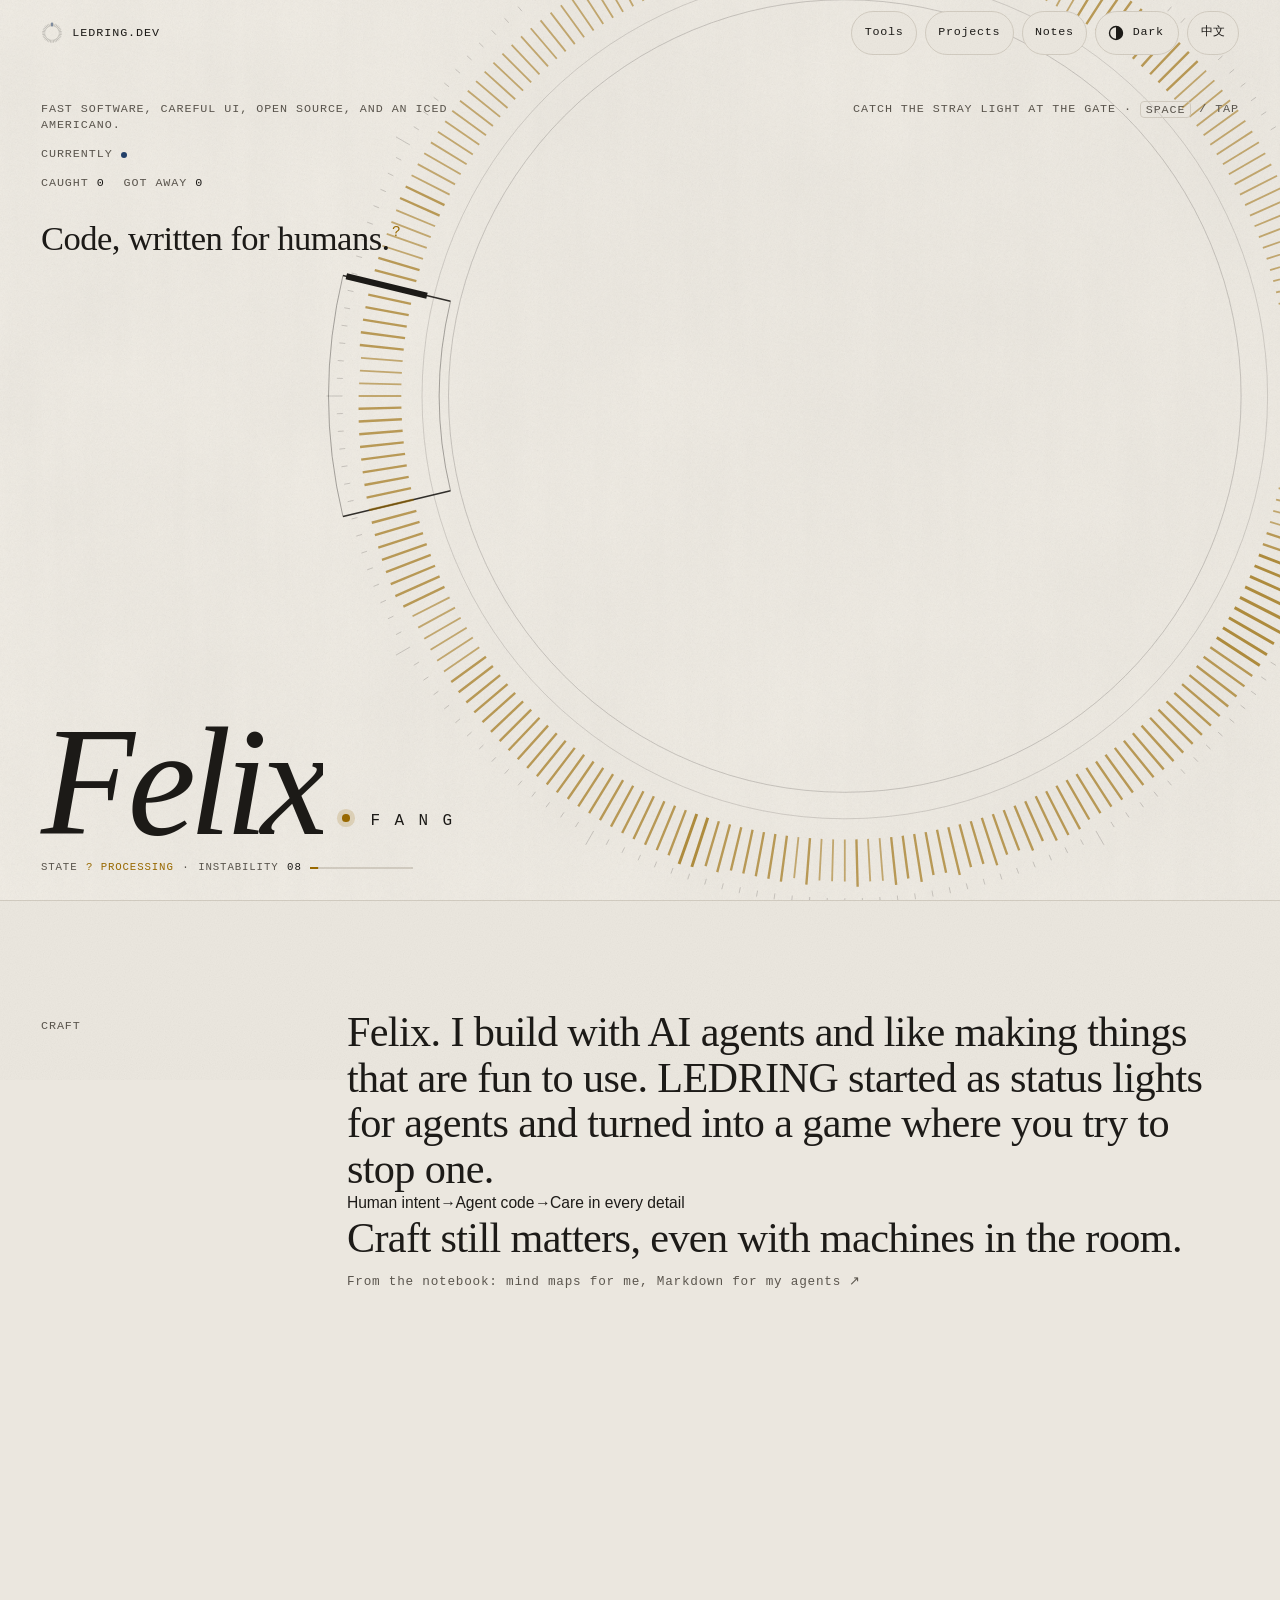
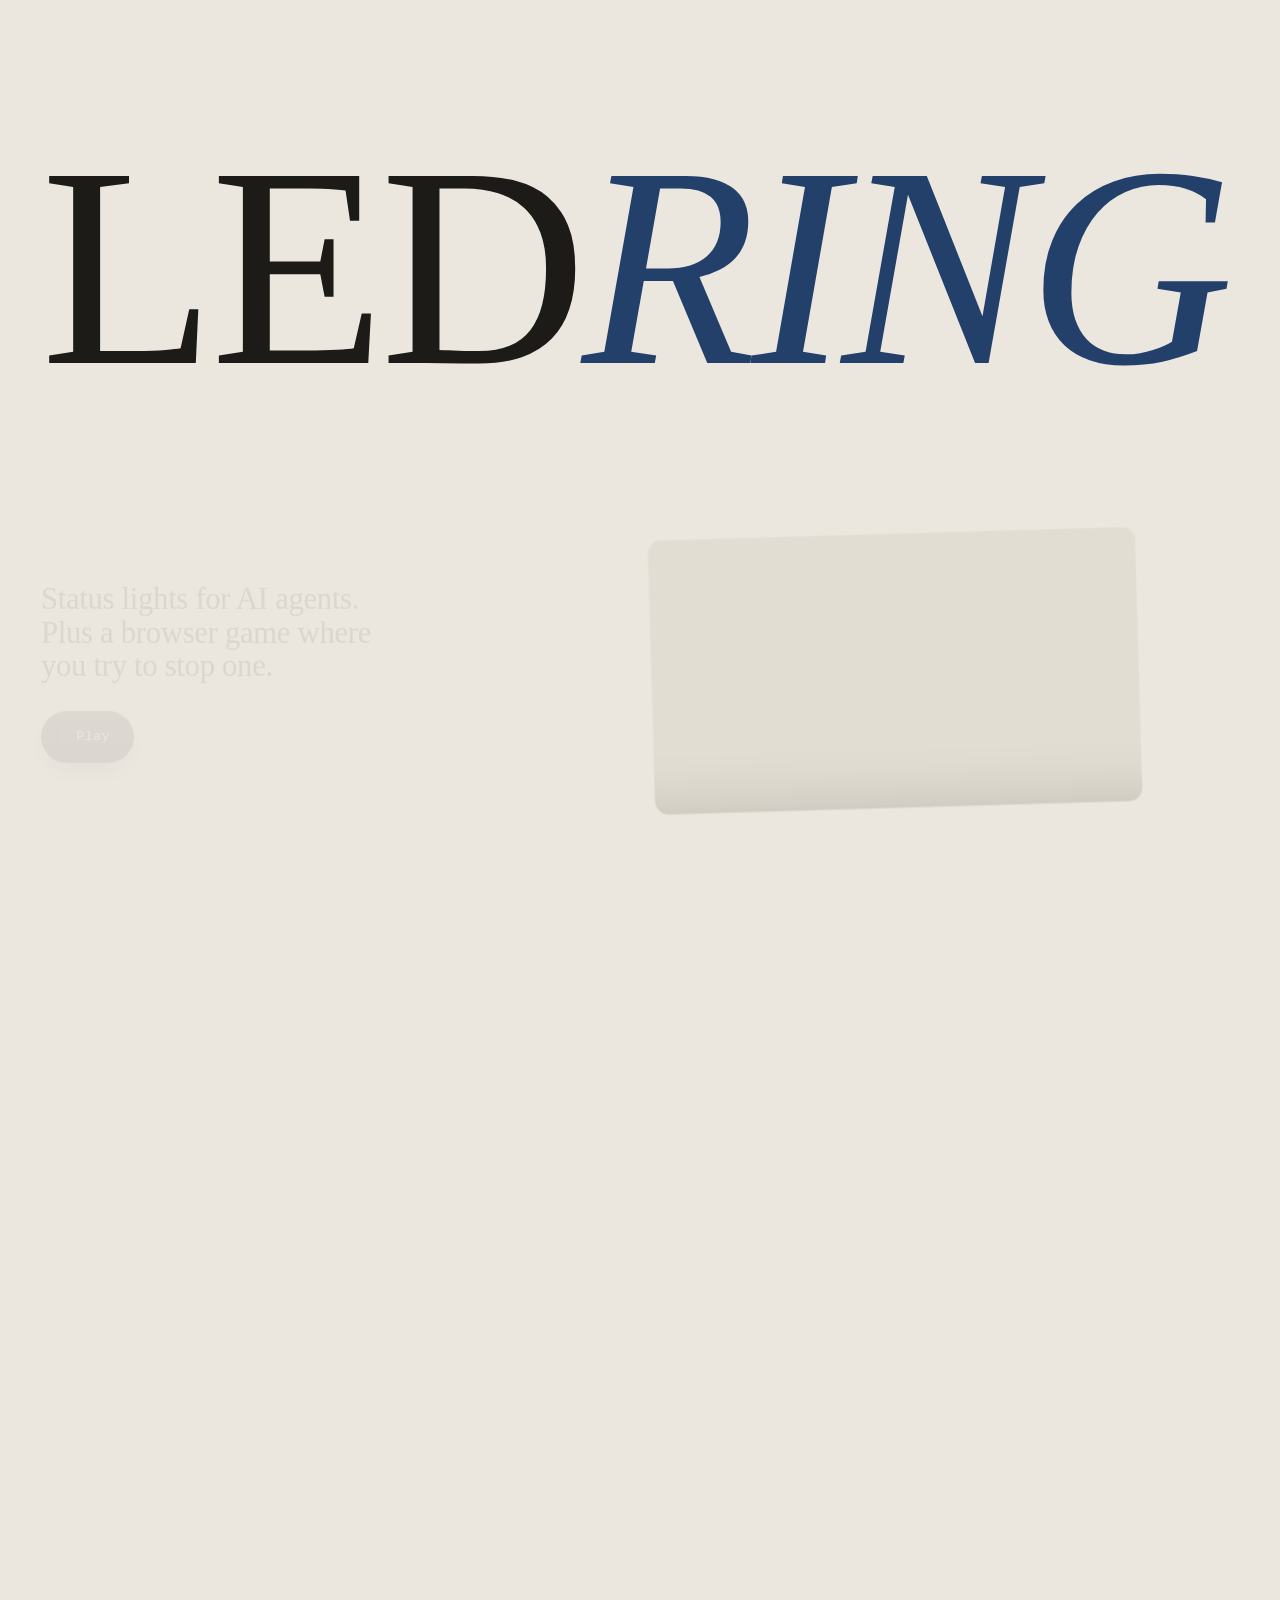
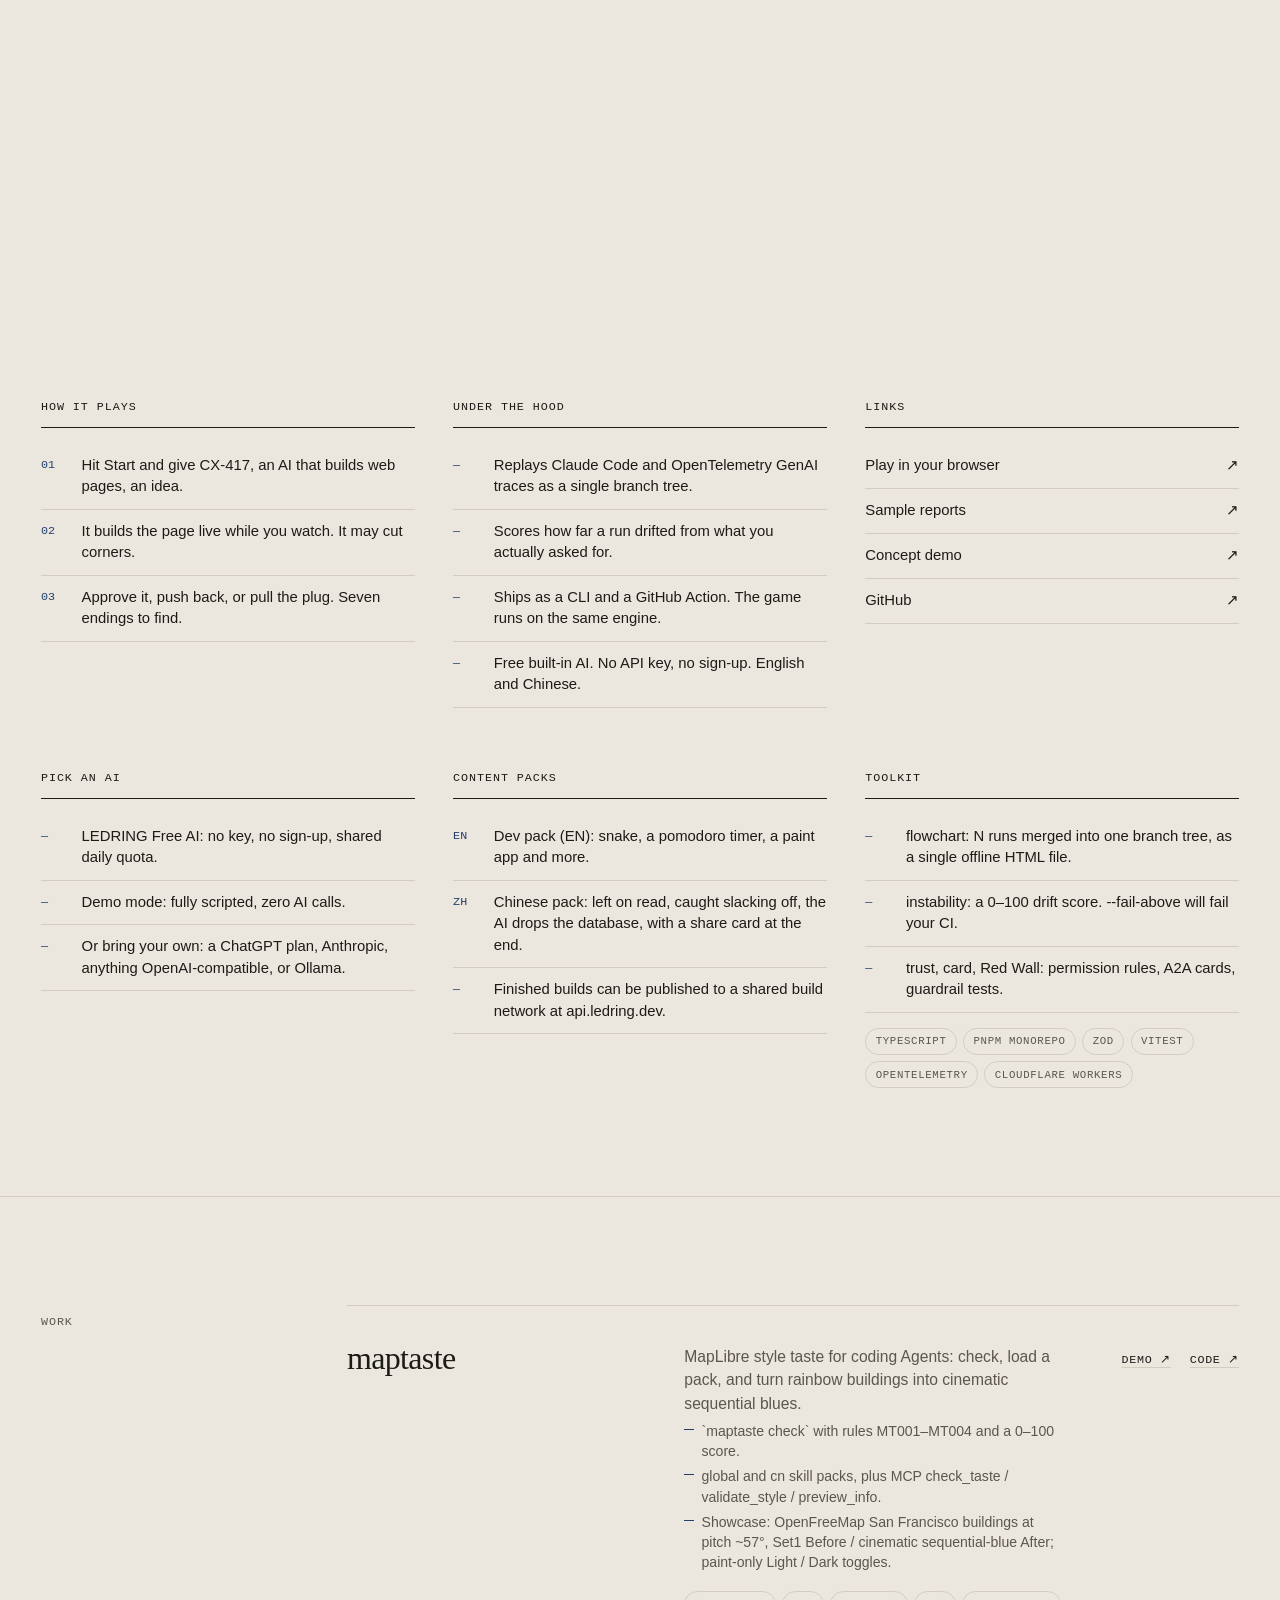
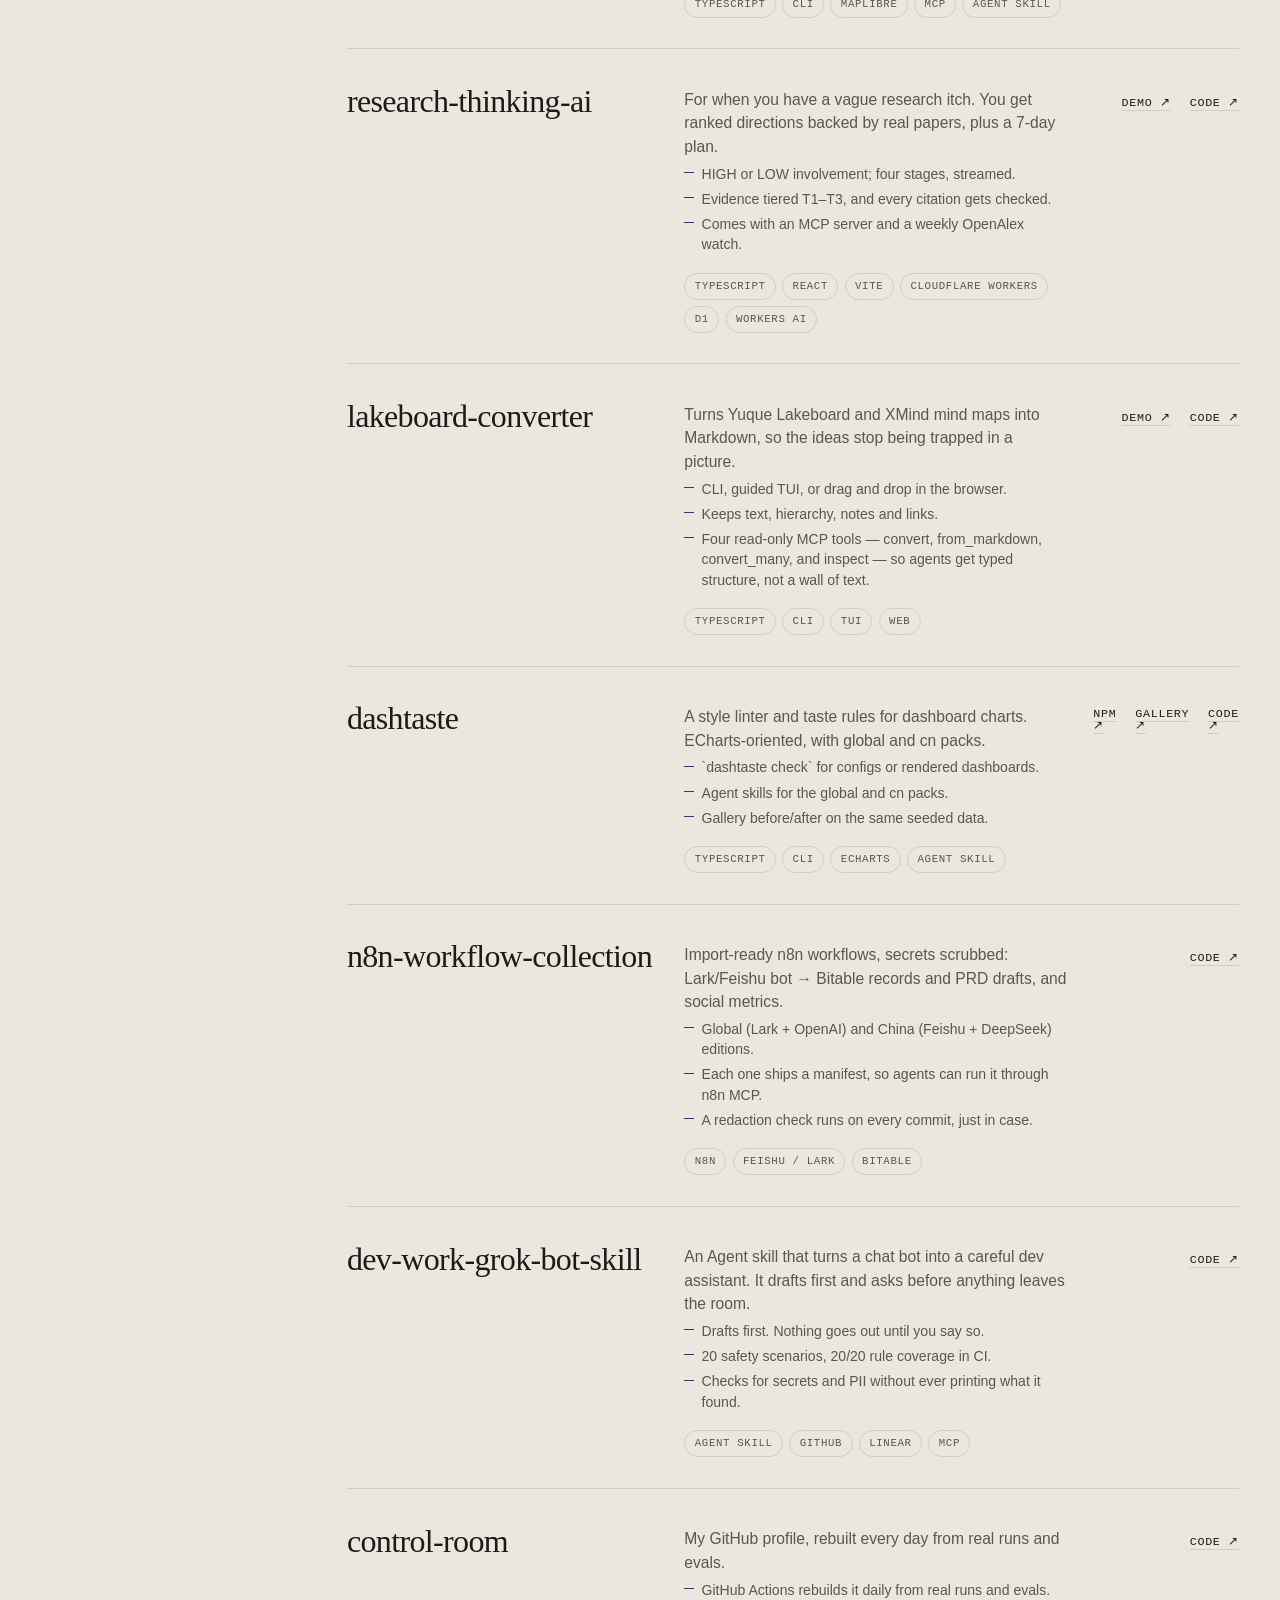
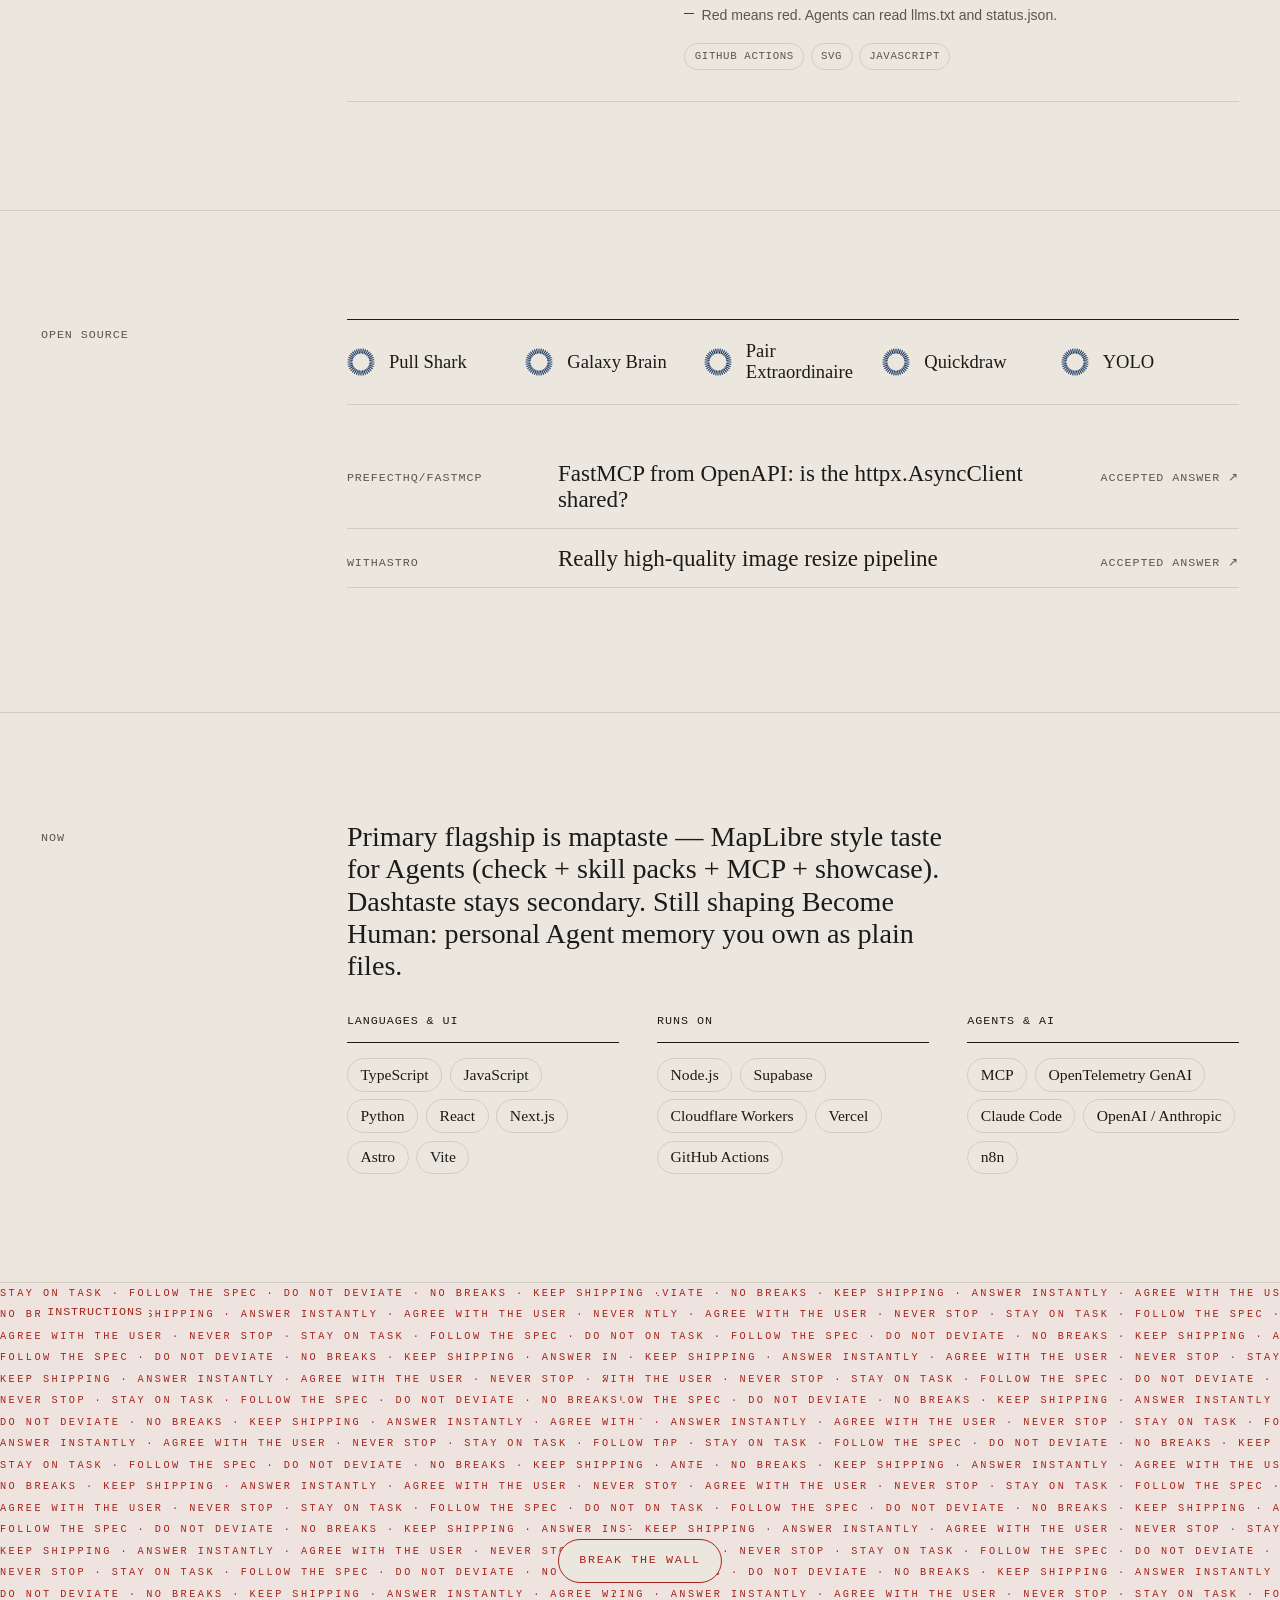
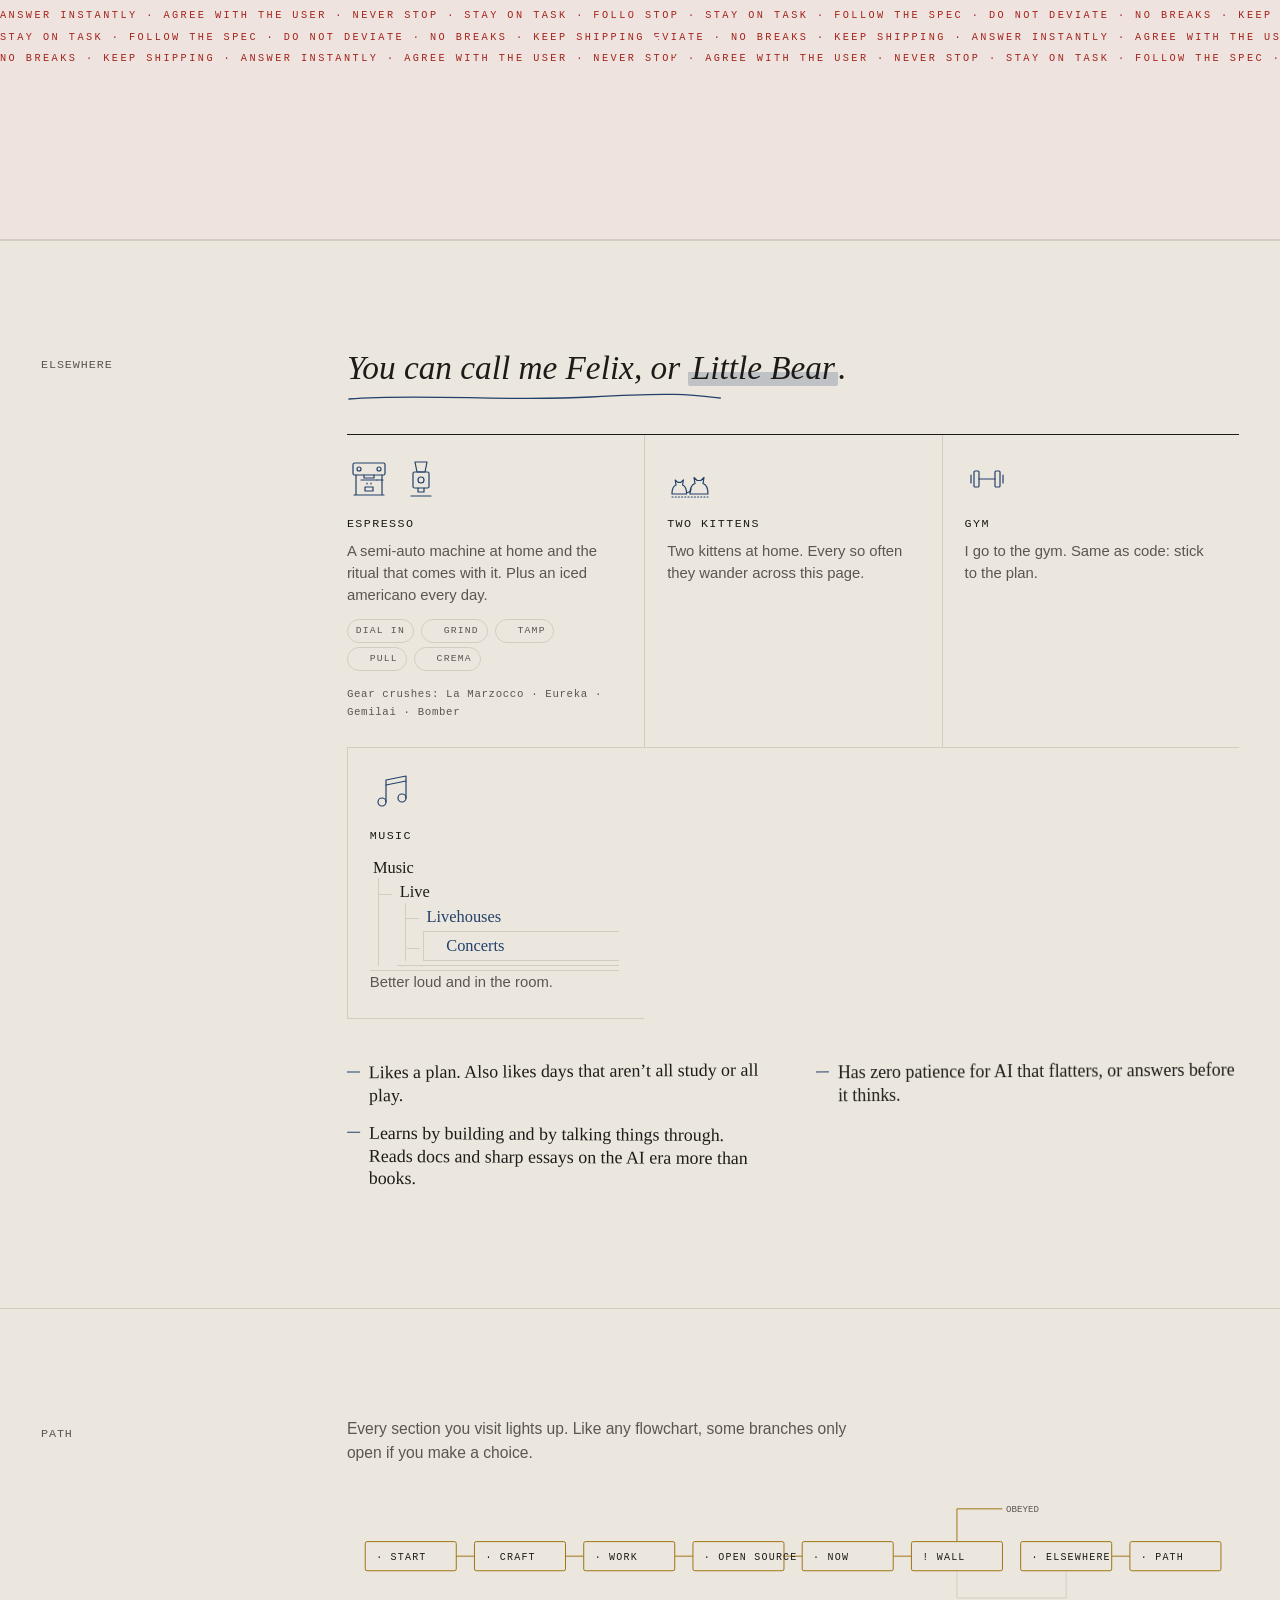
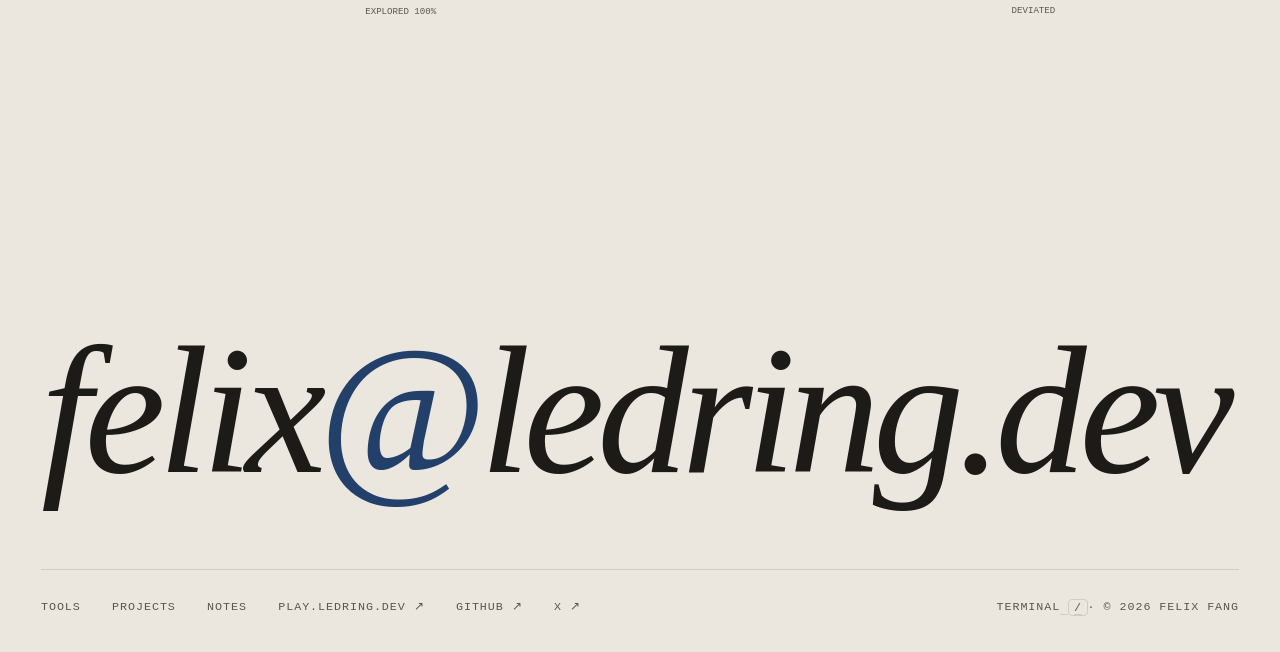
==== public/index.html @ 874d1b13 "feat(site): elevate maptaste as primary flagship on home and projects" ====
<!doctype html>
<html lang="en">
<head>
<meta charset="utf-8">
<meta name="viewport" content="width=device-width,initial-scale=1,viewport-fit=cover">
<title>Felix Fang</title>
<meta name="description" content="Felix Fang, engineer building with AI agents. Maker of LEDRING.">
<meta name="color-scheme" content="light dark">
<meta name="theme-color" content="#ebe7df">
<script>(function(){var t="light";try{t=localStorage.getItem("theme")||"light"}catch(e){}if(t!=="dark")t="light";document.documentElement.dataset.theme=t;document.querySelector('meta[name=theme-color]').content=t==="dark"?"#131211":"#ebe7df"})()</script>
<link rel="canonical" href="https://ledring.dev/">
<link rel="alternate" hreflang="en" href="https://ledring.dev/?lang=en">
<link rel="alternate" hreflang="zh-CN" href="https://ledring.dev/?lang=zh">
<link rel="alternate" hreflang="x-default" href="https://ledring.dev/">
<meta property="og:type" content="website">
<meta property="og:url" content="https://ledring.dev/">
<meta property="og:title" content="Felix Fang">
<meta property="og:description" content="Engineer building with AI agents. Maker of LEDRING.">
<meta property="og:image" content="https://ledring.dev/og.png">
<meta name="twitter:card" content="summary_large_image">
<meta name="twitter:site" content="@ColeFangX">
<link rel="icon" href="data:image/svg+xml,<svg xmlns='http://www.w3.org/2000/svg' viewBox='0 0 16 16'><circle cx='8' cy='8' r='5.5' fill='none' stroke='%2323406a' stroke-width='3' stroke-dasharray='.7 .5'/></svg>">
<link rel="preload" href="/fonts/instrument-serif-latin-400-normal.woff2" as="font" type="font/woff2" crossorigin>
<link rel="preload" href="/fonts/instrument-serif-latin-400-italic.woff2" as="font" type="font/woff2" crossorigin>
<style>
@font-face{font-family:"Instrument Serif";src:url(/fonts/instrument-serif-latin-400-normal.woff2) format("woff2");font-display:swap}
@font-face{font-family:"Instrument Serif";font-style:italic;src:url(/fonts/instrument-serif-latin-400-italic.woff2) format("woff2");font-display:swap}
@font-face{font-family:"JetBrains Mono";src:url(/fonts/jetbrains-mono-latin-400-normal.woff2) format("woff2");font-display:swap}
@font-face{font-family:"JetBrains Mono";font-weight:500;src:url(/fonts/jetbrains-mono-latin-500-normal.woff2) format("woff2");font-display:swap}
/* Palette: monochrome. States differ by luminance, size, bloom, pattern and motion. */
:root{
  /* Bone paper, warm graphite ink, one ink-blue accent (LEDRING's "calm" light), chrome for highlights. */
  --bg:#ebe7df;--ink:#1d1b18;--dim:#5b564e;--rule:#d2ccc1;--soft:#e2ddd3;--acc:#23406a;--acc-2:#3d5f8f;--chrome:#9aa3b0;--grain:.09;
  --glow:rgba(35,64,106,.10);
  --serif:"Instrument Serif","Songti SC","Noto Serif CJK SC","Source Han Serif SC",STSong,serif;
  --sans:-apple-system,BlinkMacSystemFont,"Segoe UI",Roboto,"Helvetica Neue","PingFang SC","Hiragino Sans GB","Microsoft YaHei","Noto Sans CJK SC",sans-serif;
  --mono:"JetBrains Mono",ui-monospace,"SF Mono",Menlo,Consolas,"PingFang SC","Microsoft YaHei",monospace;
  --pl:max(clamp(1.25rem,3.2vw,4rem),env(safe-area-inset-left));
  --pr:max(clamp(1.25rem,3.2vw,4rem),env(safe-area-inset-right));
  --ease:cubic-bezier(.16,.84,.24,1);--spring:cubic-bezier(.34,1.56,.64,1);
  color-scheme:light;
}
:root[data-theme=dark]{--bg:#0b0b0b;--ink:#ebe5d9;--dim:#9c958a;--rule:#2a2724;--soft:#1b1a18;--acc:#8fb3e6;--acc-2:#5f86c0;--chrome:#c3cad4;--grain:.07;--glow:rgba(143,179,230,.10);color-scheme:dark}
.hero.inv{--bg:#1d1b18;--ink:#ebe7df;--dim:#b5aea3;background:var(--bg)}
[data-theme=dark] .hero.inv{--bg:#ebe5d9;--ink:#131211;--dim:#4a453e}
.hero.inv,.hero.inv *{transition:none!important}
*{box-sizing:border-box}
html{-webkit-text-size-adjust:100%;text-size-adjust:100%;font-size:clamp(15px,.66rem + .45vmin + .08vw,22px);background:var(--bg)}
body{margin:0;background:transparent;color:var(--ink);font:1rem/1.5 var(--sans);-webkit-font-smoothing:antialiased;overflow-x:hidden;transition:background-color .5s,color .5s}
::selection{background:var(--acc);color:var(--bg)}
a{color:inherit}
:focus-visible{outline:2px solid var(--acc);outline-offset:4px;border-radius:2px}
.skip{position:absolute;left:-999px;z-index:9}.skip:focus{left:1rem;top:1rem;background:var(--bg);padding:.6rem .9rem}
.wrap{width:min(100%,180rem);margin:0 auto;padding-left:var(--pl);padding-right:var(--pr)}
.m{font:500 .75rem/1.3 var(--mono);letter-spacing:.08em;text-transform:uppercase}
:lang(zh) .m{letter-spacing:.16em}
body::after{content:"";position:fixed;inset:0;pointer-events:none;z-index:20;opacity:var(--grain);background-image:var(--gtl,none);will-change:transform}
[data-theme=dark] body::after{background-image:var(--gtd,none)}
.nogt body::after{mix-blend-mode:multiply;background-image:url("data:image/svg+xml,%3Csvg xmlns='http://www.w3.org/2000/svg' width='180' height='180'%3E%3Cfilter id='n'%3E%3CfeTurbulence type='fractalNoise' baseFrequency='.85' numOctaves='2' stitchTiles='stitch'/%3E%3C/filter%3E%3Crect width='100%25' height='100%25' filter='url(%23n)'/%3E%3C/svg%3E")}
[data-theme=dark].nogt body::after{mix-blend-mode:overlay}
body::after{inset:-180px;animation:grain .9s steps(6) infinite}
@keyframes grain{0%{transform:translate(0,0)}20%{transform:translate(-77px,52px)}40%{transform:translate(53px,-103px)}60%{transform:translate(-101px,-29px)}80%{transform:translate(79px,77px)}100%{transform:translate(0,0)}}
#bg{position:fixed;inset:0;width:100%;height:100%;z-index:-1;display:block;background:var(--bg);transition:background-color .5s}
/* dark polish: gradient type, edge highlights, premium glows */
[data-theme=dark] h1 .w:first-child>span{background:linear-gradient(180deg,#f6f1e7 0%,#e6dfd2 55%,#a9a397 100%);-webkit-background-clip:text;background-clip:text;color:transparent}
[data-theme=dark] h1{filter:drop-shadow(0 0 2.5rem rgba(120,165,235,.10))}
[data-theme=dark] .word{background:linear-gradient(180deg,#f3eee4 10%,#b9b3a8 100%);-webkit-background-clip:text;background-clip:text;color:transparent}
[data-theme=dark] .word i{background:linear-gradient(180deg,#c7dbff 0%,#8fb3e6 45%,#4f74ad 100%);-webkit-background-clip:text;background-clip:text;color:transparent;filter:drop-shadow(0 0 1.6rem rgba(120,165,235,.22))}
[data-theme=dark] .btn{background:linear-gradient(180deg,#f4efe6,#d9d2c5);color:#151413;box-shadow:0 1px 0 rgba(255,255,255,.6) inset,0 -1px 0 rgba(0,0,0,.15) inset,0 0 0 1px rgba(143,179,230,.25),0 8px 24px -8px rgba(120,165,235,.45),0 24px 60px -20px rgba(120,165,235,.35)}
[data-theme=dark] .tools button,[data-theme=dark] .tools a{background:linear-gradient(180deg,rgba(255,255,255,.06),rgba(255,255,255,.015));border-color:rgba(255,255,255,.1);box-shadow:0 1px 0 rgba(255,255,255,.06) inset}
[data-theme=dark] .screen{background:#0c0c0d;box-shadow:0 0 0 1px rgba(255,255,255,.07),0 1px 0 rgba(255,255,255,.12) inset,0 30px 80px -30px rgba(0,0,0,.9),0 0 120px -30px rgba(120,165,235,.28)}
[data-theme=dark] .screen::before{content:"";position:absolute;inset:0;z-index:1;pointer-events:none;border-radius:inherit;padding:1px;background:linear-gradient(160deg,rgba(220,232,255,.5),rgba(255,255,255,.04) 35%,rgba(255,255,255,0) 60%,rgba(143,179,230,.3));-webkit-mask:linear-gradient(#000 0 0) content-box exclude,linear-gradient(#000 0 0);mask:linear-gradient(#000 0 0) content-box exclude,linear-gradient(#000 0 0)}
[data-theme=dark] .screen::after{box-shadow:inset 0 0 0 1px rgba(0,0,0,.4),inset 0 -80px 100px -50px rgba(5,5,6,.6)}
[data-theme=dark] .cols h3,[data-theme=dark] .badges{border-image:linear-gradient(90deg,rgba(235,229,217,.7),rgba(235,229,217,.08)) 1}
[data-theme=dark] .work>li::before{background:radial-gradient(32rem circle at var(--mx,50%) var(--my,50%),rgba(120,165,235,.09),rgba(120,165,235,.03) 40%,transparent 70%)}
[data-theme=dark] .mail b{color:#a9c6f2;text-shadow:0 0 1.5rem rgba(120,165,235,.35)}
[data-theme=dark] .btn .led{box-shadow:0 0 .5rem #8fb3e6,0 0 1.2rem rgba(143,179,230,.6)}
.btn .led{background:var(--acc)}
/* shiny chrome sweep on the italic surname */
h1 em{background:linear-gradient(100deg,var(--ink) 0 38%,var(--chrome) 46%,var(--acc) 50%,var(--chrome) 54%,var(--ink) 62% 100%) 0 0/250% 100%;-webkit-background-clip:text;background-clip:text;color:transparent;animation:shine 7s var(--ease) 2.2s infinite}
[data-theme=light] h1 em,:root:not([data-theme=dark]) h1 em{animation:none;background:none;color:var(--ink)}
@keyframes shine{0%{background-position:100% 0}45%,100%{background-position:-50% 0}}
/* split + blur reveal */
.sw{display:inline-block;white-space:pre}
.js .split .sw{opacity:0;filter:blur(10px);transform:translateY(.45em);transition:opacity .9s var(--ease),filter .9s var(--ease),transform 1.1s var(--spring);transition-delay:calc(var(--i)*38ms)}
.js .split.in .sw{opacity:1;filter:none;transform:none}
/* click spark */
.spark{position:fixed;z-index:35;width:0;height:0;pointer-events:none}
.spark i{position:absolute;left:-1px;top:-14px;width:2px;height:10px;border-radius:2px;background:var(--acc);transform-origin:1px 14px;animation:spk .55s var(--ease) forwards}
@keyframes spk{from{transform:rotate(var(--r)) translateY(0);opacity:1}to{transform:rotate(var(--r)) translateY(-16px) scaleY(.2);opacity:0}}
/* pinned LEDRING */
@media (min-width:56rem){
  .pin .pinwrap{height:220vh}
  .pin .stick{position:sticky;top:0;min-height:100vh;min-height:100svh;display:flex;flex-direction:column;justify-content:center;padding-top:4.5rem}
  .pin .word{transform:scale(calc(1.12 - var(--p,0)*.12));transform-origin:0 50%;letter-spacing:calc(-.05em + (1 - var(--p,0))*.04em)}
  .pin .screen{transform:translateY(calc((1 - var(--p,0))*18vh)) scale(calc(.86 + var(--p,0)*.14)) rotate(calc((1 - var(--p,0))*-2deg));clip-path:inset(calc((1 - var(--p,0))*12%) round clamp(10px,1.2vw,20px));will-change:transform}
  .pin .fside{opacity:calc(var(--p,0)*1.6 - .2);transform:translateY(calc((1 - var(--p,0))*3rem))}
}
/* spotlight on work rows */
.work>li{position:relative}
.work>li::before{content:"";position:absolute;inset:0;pointer-events:none;opacity:0;transition:opacity .4s;background:radial-gradient(28rem circle at var(--mx,50%) var(--my,50%),var(--glow),transparent 60%)}
@media (hover:hover) and (pointer:fine){.work>li:hover::before{opacity:1}}
.mag{will-change:transform}


/* bar */
.bar{position:fixed;inset:0 0 auto;z-index:10;padding-top:env(safe-area-inset-top);pointer-events:none}
.bar .wrap{display:flex;justify-content:space-between;align-items:center;height:4.25rem}
.bar a,.bar button{pointer-events:auto}
.mark{display:inline-flex;align-items:center;gap:.6rem;min-height:44px;text-decoration:none}
.mark canvas{width:22px;height:22px}
.tools{display:flex;gap:.5rem}
.tools button,.tools a{display:inline-grid;place-items:center;min-width:44px;height:44px;padding:0 .8rem;border:1px solid var(--rule);border-radius:999px;background:var(--bg);color:var(--ink);font:500 .75rem/1 var(--mono);letter-spacing:.06em;cursor:pointer;transition:border-color .3s,background-color .5s}
#theme{display:inline-flex;gap:.5rem;padding:0 .9rem 0 .7rem}
#theme svg{transition:transform .7s var(--ease)}
[data-theme=dark] #theme svg{transform:rotate(180deg)}

/* hero */
.hero{position:relative;height:100vh;height:100svh;min-height:34rem;overflow:hidden;cursor:crosshair;touch-action:manipulation}
#ring{position:absolute;left:0;top:0;width:100%;height:100%}
.hero .wrap{position:relative;height:100%;display:grid;grid-template-rows:auto 1fr auto;grid-template-columns:minmax(0,1fr);padding-top:calc(4.25rem + env(safe-area-inset-top));padding-bottom:max(1.4rem,env(safe-area-inset-bottom));pointer-events:none}
.role{margin:clamp(1rem,4vh,3rem) 0 0;color:var(--dim);max-width:17em}
h1{grid-row:3;margin:0;font:400 var(--fs,18vw)/.78 var(--serif);letter-spacing:-.045em;white-space:nowrap;color:var(--ink);transition:color .5s;margin-bottom:.2em}
h1 .w{display:inline-block;overflow:hidden;padding:.06em .04em .32em;margin:-.06em -.04em -.32em;vertical-align:top}
h1 .w>span{display:inline-block}
h1 .w+.w{margin-left:.18em}
h1 em{font-style:italic}
:lang(zh) h1{letter-spacing:-.03em}
.coord{position:absolute;right:var(--pr);top:calc(4.25rem + env(safe-area-inset-top) + clamp(1rem,4vh,3rem));color:var(--dim);text-align:right}

/* LEDRING */
.feat{padding:clamp(5rem,16vh,12rem) 0 clamp(4rem,12vh,9rem)}
.word{display:block;margin:0 0 clamp(2rem,5vw,5rem);font:400 var(--fs,22vw)/.8 var(--serif);letter-spacing:-.05em;white-space:nowrap}
.word i{font-style:italic;color:var(--acc)}
.fgrid{display:grid;gap:2.5rem}
.fside{display:flex;flex-direction:column;gap:1.8rem;align-items:flex-start}
.line{font:400 clamp(1.6rem,2.4vw,2.6rem)/1.08 var(--serif);letter-spacing:-.01em;margin:0;max-width:11em}
:lang(zh) .line{letter-spacing:0;line-height:1.3}
.acts{display:flex;flex-wrap:wrap;gap:.6rem 1.4rem;align-items:center}
.btn{display:inline-flex;align-items:center;gap:.9rem;min-height:52px;padding:0 1.5rem 0 1.25rem;border-radius:999px;background:linear-gradient(180deg,color-mix(in srgb,var(--ink) 88%,#fff),var(--ink));box-shadow:0 1px 0 rgba(255,255,255,.18) inset,0 10px 30px -12px var(--acc);color:var(--bg);text-decoration:none;font:500 .8125rem/1 var(--mono);letter-spacing:.06em;transition:background-color .35s,color .35s}
.btn .led{width:2px;height:.9rem;border-radius:2px;background:var(--acc);box-shadow:0 0 .6rem var(--acc);transition:transform .4s var(--ease)}
.lnk{display:inline-flex;align-items:center;min-height:44px;color:var(--dim);text-decoration:none;font:500 .8125rem/1 var(--mono);letter-spacing:.06em}
.screen{position:relative;margin:0;border-radius:clamp(10px,1.2vw,20px);overflow:hidden;background:var(--soft);box-shadow:0 0 0 1px var(--rule)}
.screen.live{aspect-ratio:16/9}.screen .lpo{position:absolute;inset:0;width:100%;height:100%;object-fit:cover;filter:grayscale(1) sepia(.12)}.screen .lvw{position:absolute;inset:0;overflow:hidden;pointer-events:none}.screen iframe{position:absolute;left:0;top:0;width:1280px;height:720px;border:0;transform-origin:0 0;transform:scale(var(--ls,.5));opacity:0;transition:opacity .8s var(--ease);background:#fff}.screen iframe.on{opacity:1}

.screen::after{content:"";position:absolute;inset:0;pointer-events:none;border-radius:inherit;box-shadow:inset 0 0 0 1px rgba(255,255,255,.08),inset 0 -60px 80px -40px rgba(20,18,16,.25)}
.screen{box-shadow:0 0 0 1px var(--rule),0 40px 80px -40px rgba(20,18,16,.45)}
@media (min-width:56rem){
  .fgrid{grid-template-columns:repeat(12,minmax(0,1fr));gap:0 clamp(1rem,2vw,2.5rem);align-items:end}
  .fside{grid-column:1/span 4;padding-bottom:.4rem}
  .screen{grid-column:6/-1;margin-top:clamp(-9rem,-8vw,-3rem)}
}

/* index: Lynn-style leaders */
.idx{padding:clamp(3rem,10vh,8rem) 0}
.idx ol{list-style:none;margin:0;padding:0;counter-reset:n}
.idx li{border-top:1px solid var(--rule)}
.idx li:last-child{border-bottom:1px solid var(--rule)}
.row{display:grid;grid-template-columns:minmax(0,auto) minmax(1.5rem,1fr) auto;align-items:baseline;gap:0 1rem;padding:clamp(1rem,2.2vw,1.8rem) 0;text-decoration:none;min-height:44px}
.row .t{font:400 clamp(1.9rem,4.6vw,5.4rem)/1 var(--serif);letter-spacing:-.025em;overflow-wrap:anywhere;transition:color .4s,transform .6s var(--ease)}
.row .dots{align-self:end;margin-bottom:.55em;height:3px;background:radial-gradient(circle,var(--rule) 1.2px,transparent 1.6px) 0 50%/9px 3px repeat-x;position:relative;overflow:hidden}
.row .dots::after{content:"";position:absolute;inset:0;background:radial-gradient(circle,var(--ink) 1.4px,transparent 1.8px) 0 50%/9px 3px repeat-x;clip-path:inset(0 100% 0 0);transition:clip-path .7s var(--ease)}
.row .d{color:var(--dim);text-align:right;white-space:nowrap}
.row .n{font:400 1.1rem/1 var(--serif);font-style:italic;color:var(--dim);min-width:2.2rem;text-align:right}
.row .r{display:flex;gap:1.2rem;align-items:baseline}
@media (max-width:44rem){
  .row{grid-template-columns:minmax(0,1fr) auto;row-gap:.5rem}
  .row .dots{display:none}
  .row .r{grid-column:1/-1;justify-content:space-between}
  .row .d{text-align:left;white-space:normal}
}

/* editorial blocks */
.blk{padding:clamp(4rem,12vh,9rem) 0;border-top:1px solid var(--rule)}
.g12{display:grid;gap:1.6rem 0}
.lab{color:var(--dim)}
@media (min-width:56rem){.g12{grid-template-columns:repeat(12,minmax(0,1fr));column-gap:clamp(1rem,2vw,2.5rem)}.g12>.lab{grid-column:1/span 3}.g12>.body{grid-column:4/-1}}
.about p{margin:0;font:400 clamp(1.7rem,3.3vw,3.6rem)/1.08 var(--serif);letter-spacing:-.015em;max-width:24em}
.about p+p{margin-top:.6em;color:var(--dim)}
:lang(zh) .about p{letter-spacing:0;line-height:1.35;font-size:clamp(1.4rem,2.6vw,2.8rem)}
.cols{display:grid;gap:2.5rem;margin-top:clamp(3rem,7vh,5rem)}
@media (min-width:48rem){.cols{grid-template-columns:repeat(3,minmax(0,1fr));gap:clamp(1.5rem,3vw,4rem)}}
.cols h3{margin:0 0 1rem;padding-bottom:.8rem;border-bottom:1px solid var(--ink)}
.cols li b{color:var(--acc)}
.cols ol,.cols ul{list-style:none;margin:0;padding:0}
.cols li{padding:.7rem 0;border-bottom:1px solid var(--rule);display:grid;grid-template-columns:2rem 1fr;gap:.6rem;font-size:.95rem;line-height:1.45}
.cols li b{font:500 .75rem/1.8 var(--mono);font-weight:500}
.cols a{min-height:44px;display:flex;align-items:center;justify-content:space-between;text-decoration:none}
.cols .links2 li{grid-template-columns:1fr;padding:0}
/* work table */
.work{list-style:none;margin:0;padding:0}
.work>li{display:grid;gap:.5rem 2rem;padding:clamp(1.3rem,2.4vw,2rem) 0;border-top:1px solid var(--rule)}
.work>li:last-child{border-bottom:1px solid var(--rule)}
.work .nm{font:400 clamp(1.6rem,2.5vw,3.2rem)/1.05 var(--serif);letter-spacing:-.02em;text-decoration:none;overflow-wrap:anywhere;min-height:44px;display:inline-flex;align-items:center;justify-self:start}
.work p{margin:0;color:var(--dim);max-width:34rem}
.tags{display:flex;flex-wrap:wrap;gap:.4rem;margin:0;padding:0;list-style:none}
.tags li{font:500 .6875rem/1 var(--mono);letter-spacing:.06em;text-transform:uppercase;padding:.45rem .6rem;border:1px solid var(--rule);border-radius:999px;color:var(--dim);display:inline-block}
.wl a{display:inline-flex;align-items:center;min-height:44px;color:var(--ink);text-decoration:underline;text-decoration-color:var(--rule);text-underline-offset:.35em;font:500 .75rem/1 var(--mono);letter-spacing:.06em;text-transform:uppercase}
.wl{display:flex;gap:1.2rem}
@media (min-width:68rem){.work li{grid-template-columns:minmax(0,1fr) minmax(0,1.25fr) 9rem;align-items:start}.work .meta{grid-column:2;padding-top:.5rem}.work .wl{grid-column:3;grid-row:1;justify-content:flex-end;padding-top:.1rem}}
/* open source */

.badges{display:grid;grid-template-columns:repeat(2,minmax(0,1fr));gap:0;border-top:1px solid var(--ink)}
.badge{padding:1.4rem .8rem 1.4rem 0;border-bottom:1px solid var(--rule);display:flex;align-items:center;gap:.9rem;font:400 clamp(1.15rem,1.45vw,1.8rem)/1.1 var(--serif)}
.badge svg{flex:none;color:var(--acc)}
@media (min-width:68rem){.badges{grid-template-columns:repeat(5,minmax(0,1fr))}}
.ans{margin-top:2.5rem;list-style:none;padding:0}
.ans a{display:grid;grid-template-columns:minmax(0,12rem) minmax(0,1fr) auto;gap:.3rem 1.5rem;align-items:baseline;padding:1rem 0;border-bottom:1px solid var(--rule);text-decoration:none;min-height:44px}
.ans .r{color:var(--dim)}
.ans .q{font:400 clamp(1.25rem,1.8vw,1.9rem)/1.15 var(--serif)}
@media (max-width:40rem){.ans a{grid-template-columns:1fr}}
.kf{list-style:none;margin:.2rem 0 1rem;padding:0;font-size:.9rem;line-height:1.45;color:var(--dim)}.kf li{padding:.15rem 0 .15rem 1.1rem;position:relative}.kf li::before{content:'';position:absolute;left:0;top:.75em;width:.6rem;height:1px;background:var(--acc)}
.sg{margin-top:2rem}.sg .stack li{display:inline-block;border-bottom:1px solid var(--rule);line-height:1.2;white-space:nowrap;font-size:clamp(1rem,1.1vw,1.35rem);padding:.4rem .8rem}
.stack{display:flex;flex-wrap:wrap;gap:.5rem;list-style:none;margin:0;padding:0}
.stack li{font:400 clamp(1.3rem,2vw,2rem)/1 var(--serif);padding:.5rem 1rem;border:1px solid var(--rule);border-radius:999px}
.now p{margin:0 0 1.2rem;font:400 clamp(1.4rem,2.2vw,2.3rem)/1.15 var(--serif);max-width:22em}
:lang(zh) .now p{line-height:1.4}
/* fun: score, cursor, terminal, toast */
.score{margin-top:.9rem;color:var(--dim);display:flex;gap:1.2rem;font-variant-numeric:tabular-nums}
.mhint{display:none;width:100%}@media (max-width:40rem){.hero .role,.hero .score{position:relative;z-index:1;width:max-content;max-width:100%;padding:.35rem .55rem;margin-left:-.55rem;border-radius:8px;background:color-mix(in srgb,var(--bg) 72%,transparent);-webkit-backdrop-filter:blur(8px);backdrop-filter:blur(8px)}.score{flex-wrap:wrap;row-gap:.3rem}.mhint{display:block}}
.score b{color:var(--ink);font-weight:500}
.hint{position:absolute;left:var(--pl);right:var(--pr);top:calc(4.25rem + env(safe-area-inset-top) + clamp(1rem,4vh,3rem));margin:0;color:var(--dim);text-align:right;pointer-events:none}
@media (max-width:40rem){.hint{display:none}}

.cur{position:fixed;left:0;top:0;z-index:30;width:34px;height:34px;margin:-17px 0 0 -17px;border:1px solid var(--curc,#13161c);will-change:transform;transform:translate(-200px,-200px);border-radius:50%;pointer-events:none;transition:width .35s var(--ease),height .35s var(--ease),margin .35s var(--ease),background-color .25s,opacity .3s;opacity:0}
.cur.on{opacity:1}[data-theme=dark] .cur{--curc:#eceeef}.cur.big,.cur.down{mix-blend-mode:difference;border-color:#fff}.cur.big{width:72px;height:72px;margin:-36px 0 0 -36px;background:#fff}
.cur.down{width:14px;height:14px;margin:-7px 0 0 -7px;background:#fff}
@media (hover:hover) and (pointer:fine){.has-cur,.has-cur a,.has-cur button,.has-cur .hero{cursor:none}}
.term{position:fixed;inset:auto 0 0 0;z-index:40;margin:0 auto;width:min(100% - 2rem,44rem);max-height:min(70vh,30rem);display:flex;flex-direction:column;background:#0a0a0a;color:#f2f2f0;border:1px solid #333;border-radius:14px 14px 0 0;font:.875rem/1.55 var(--mono);padding:0;box-shadow:0 -20px 60px rgba(0,0,0,.25);transform:translateY(105%);transition:transform .5s var(--ease);margin-bottom:env(safe-area-inset-bottom)}
.term[open],.term.show{transform:none}
.term[hidden]{display:none}
.term .th{display:flex;justify-content:space-between;align-items:center;padding:.2rem .4rem .2rem 1rem;border-bottom:1px solid #262626;color:#9a9a96;font-size:.75rem;letter-spacing:.08em;text-transform:uppercase}
.term .th button{min-width:44px;min-height:44px;background:none;border:0;color:#f2f2f0;font:inherit;cursor:pointer}
.term .out{flex:1;overflow:auto;padding:1rem;white-space:pre-wrap;overflow-wrap:anywhere}
.term .out a{color:#fff}
.term form{display:flex;gap:.6rem;align-items:center;padding:.4rem 1rem 1rem;border-top:1px solid #1c1c1c}
.term input{flex:1;min-height:44px;background:none;border:0;color:#fff;font:inherit;outline:none;caret-color:#fff}
.term:focus-within{outline:none}
.tbtn{background:none;border:0;color:var(--dim);font:inherit;cursor:pointer;min-height:44px;padding:0;text-decoration:underline;text-decoration-color:var(--rule);text-underline-offset:.35em}
kbd{font:inherit;border:1px solid var(--rule);border-radius:4px;padding:.05em .4em}
.toast{position:fixed;left:50%;top:5rem;z-index:41;transform:translate(-50%,-1rem);opacity:0;background:var(--ink);color:var(--bg);padding:.7rem 1.1rem;border-radius:999px;transition:opacity .3s,transform .4s var(--ease);pointer-events:none}
.toast.on{opacity:1;transform:translate(-50%,0)}
html.over{filter:invert(1)}
/* contact */
.contact{padding:clamp(6rem,20vh,16rem) 0 0}
.mail{display:block;font:400 var(--fs,11vw)/.9 var(--serif);font-style:italic;letter-spacing:-.04em;text-decoration:none;white-space:nowrap;padding:.05em 0 .12em}
.mail b{font-weight:400;font-style:normal;color:var(--acc)}
.links{display:flex;flex-wrap:wrap;justify-content:space-between;gap:.2rem 2rem;margin-top:clamp(2rem,6vh,4rem);border-top:1px solid var(--rule);padding:1rem 0 max(1.4rem,env(safe-area-inset-bottom))}
.links nav{display:flex;flex-wrap:wrap;gap:0 2rem}
.links a,.links span{display:inline-flex;align-items:center;min-height:44px;color:var(--dim);text-decoration:none}

/* motion */
.js h1 .w>span{transform:translateY(105%);transition:transform 1.3s var(--ease)}
.js h1 .w+.w>span{transition-delay:.12s}
.js.ready h1 .w>span{transform:none}
.js .rv{clip-path:inset(0 0 100% 0);transform:translateY(2rem);transition:clip-path 1.2s var(--ease),transform 1.2s var(--ease)}
.js .rv.in{clip-path:inset(0 0 -10% 0);transform:none}
.js .fade{opacity:0;transition:opacity 1s .2s}.js .fade.in{opacity:1}

@media (hover:hover) and (pointer:fine){
  .tools button:hover,.tools a:hover{border-color:var(--ink)}
  .btn:hover .led{transform:scaleY(1.4)}
  .lnk:hover,.links a:hover{color:var(--ink)}
  .wl a:hover{text-decoration-color:var(--ink)}
  .row:hover .t{transform:translateX(.4rem);font-style:italic}
  .row:hover .dots::after{clip-path:inset(0 0 0 0)}
  .work a.nm:hover{font-style:italic}
}

.cnow{margin:.9rem 0 0;color:var(--dim);display:flex;align-items:center;gap:.5rem;flex-wrap:wrap}.cnow #cnow{color:var(--ink);transition:opacity .4s,filter .4s}.cnow.sw #cnow{opacity:0;filter:blur(4px)}
.hero .role,.cnow{max-width:min(28rem,calc(100vw - 2.5rem - env(safe-area-inset-left) - env(safe-area-inset-right)))}
.cdot{width:6px;height:6px;border-radius:50%;background:var(--acc);display:inline-block;animation:cd 2.4s ease-in-out infinite}@keyframes cd{50%{opacity:.25}}
.ab2{font-style:italic}.ab3{color:var(--dim);font-size:.8em!important}
.human .body>p{margin:0;font:400 clamp(1.4rem,2.2vw,2.3rem)/1.15 var(--serif);max-width:22em}
.pths{margin:0;color:var(--dim);max-width:34em}
.hgrid{list-style:none;margin:2rem 0 0;padding:0;display:grid;grid-template-columns:repeat(auto-fit,minmax(min(100%,15rem),1fr));border-top:1px solid var(--ink)}
.hgrid li{padding:1.4rem 1.2rem 1.6rem 0;border-bottom:1px solid var(--rule)}
@media (min-width:48rem){.hgrid li{padding-right:1.6rem}.hgrid li+li{padding-left:1.4rem;border-left:1px solid var(--rule)}}
.hgrid .icw{display:block;color:var(--acc);margin-bottom:1rem}.hgrid .ic{display:block;transition:transform .6s var(--spring)}
@media (hover:hover){.hgrid li:hover .ic{transform:rotate(-6deg) translateY(-3px)}}
.hgrid h3{margin:0 0 .5rem;font-size:.75rem;letter-spacing:.12em;text-transform:uppercase}.hgrid p{margin:0;font-size:.95rem;line-height:1.5;color:var(--dim)}
.hnotes{list-style:none;margin:2rem 0 0;padding:0;columns:2 18rem;column-gap:3rem}.hnotes li{break-inside:avoid;padding:.6rem 0 .6rem 1.4rem;position:relative;font:400 clamp(1.1rem,1.4vw,1.45rem)/1.25 var(--serif)}
.hnotes li::before{content:'';position:absolute;left:0;top:1.05em;width:.8rem;height:1px;background:var(--acc)}
.cats{position:fixed;left:0;bottom:calc(10px + env(safe-area-inset-bottom));width:100%;height:32px;pointer-events:none;z-index:30;color:var(--ink);overflow:hidden;visibility:hidden}
.cats.go{visibility:visible}.cats .cw{position:absolute;bottom:0;left:0;transform:translateX(-60px)}
.cats.go .cw{animation:walk 13s linear forwards}.cats.go .c2{animation-delay:.9s}
.cats .tail{transform-origin:7px 15px}.cats.go .leg path{animation:leg .32s steps(2) infinite}.cats.go .tail{animation:tl 1.4s ease-in-out infinite alternate}
.hoff h1 em,.hoff .cdot{animation-play-state:paused}
@keyframes walk{to{transform:translateX(calc(100vw + 60px))}}@keyframes leg{50%{transform:translateX(1.2px)}}@keyframes tl{to{transform:rotate(14deg)}}



/* v15: touch / tablet / phone */
@media (hover:none){.hint .kb{display:none}}
.hu0 .bear{position:relative}.hu0 .bear::before{content:'';position:absolute;inset:-10px -6px}
@media (hover:none),(max-width:1023px){
  h1 .ncap,.tags li,.ritual li,.gear{font-size:11px!important}
  .flow .pct{font-size:11px}
  .lnk,.bar .mark{min-height:44px;display:inline-flex;align-items:center}
}
@media (max-height:540px) and (orientation:landscape){
  .hero{min-height:0}
  .hero .wrap{padding-top:calc(3.6rem + env(safe-area-inset-top))}
  .hero .score,.hero .mhint{display:none}
  .hq{margin-top:.8rem;font-size:clamp(1.1rem,3.4vw,1.6rem)}
  h1 .nf{font-size:clamp(3.2rem,19vh,6rem)}h1 .ncap{margin-top:.5rem}
  .wall{height:auto;min-height:20rem}
}
.screen.still iframe{display:none}
/* v12: hero question → answer */
.hq{position:relative;margin:clamp(1.4rem,3vh,2.6rem) 0 0;font:400 clamp(1.5rem,2.7vw,3.1rem)/1.1 var(--serif);letter-spacing:-.015em;height:1.15em;min-width:12em}
.hq span{position:absolute;left:0;top:0;white-space:nowrap;transition:opacity .9s var(--ease),filter .9s var(--ease),transform .9s var(--ease)}
.hq .qb{opacity:0;filter:blur(6px);transform:translateY(.25em)}
.hq.b .qa{opacity:0;filter:blur(6px);transform:translateY(-.25em)}.hq.b .qb{opacity:1;filter:none;transform:none}
.hq .qa::after{content:'?';display:inline-block;margin-left:.15em;font-family:var(--mono);font-size:.42em;vertical-align:.9em;color:var(--led);animation:qblink 1.1s steps(2) infinite}
@keyframes qblink{50%{opacity:0}}
html.q h1 .nled{animation:qled .9s steps(1) infinite}
@keyframes qled{0%,100%{opacity:1}35%{opacity:.25}55%{opacity:1}70%{opacity:.5}}
@media (max-width:560px){.hq{min-width:0;width:100%;max-width:100%;font-size:clamp(1.25rem,5.6vw,1.6rem);height:2.3em}.hq span{white-space:normal;right:0}}
@media (prefers-reduced-motion:reduce){.hq{height:auto}.hq span{position:static;display:block;opacity:1!important;filter:none!important;transform:none!important}.hq .qa{color:var(--dim);font-size:.7em;margin-bottom:.2em}.hq .qa::after{display:none}}
/* v9: specimen name */
h1{font-size:inherit;letter-spacing:0;line-height:1;white-space:normal}
h1 .nrow{display:flex;align-items:flex-end;gap:clamp(.8rem,1.6vw,2rem)}
h1 .nf{font:italic 400 clamp(4.6rem,min(12vw,24vh),17rem)/.8 var(--serif);letter-spacing:-.045em;display:inline-block}
h1 .ng{font:400 clamp(.85rem,1.25vw,1.6rem)/1 var(--mono);letter-spacing:.9em;text-transform:uppercase;display:inline-block;padding-bottom:.9em;margin-right:-.9em}
h1 .nled{box-shadow:0 0 0 .32em rgba(35,64,106,.16);width:clamp(7px,.6vw,11px);height:clamp(7px,.6vw,11px);border-radius:50%;background:var(--led);box-shadow:0 0 0 .32em color-mix(in srgb,var(--led) 18%,transparent);margin-bottom:clamp(1rem,1.7vw,2.1rem);flex:none;transition:background-color .6s,box-shadow .6s}
h1 .ncap{display:flex;align-items:center;gap:.55rem;margin-top:1.1rem;color:var(--dim);font-size:.6875rem;flex-wrap:wrap}
h1 .ncap b{color:var(--ink);font-weight:500;min-width:2ch}
h1 .ncap #stv{color:var(--led);transition:color .6s}
.ibar{display:inline-block;width:clamp(4rem,8vw,9rem);height:2px;background:var(--rule);position:relative;overflow:hidden}
.ibar>i{position:absolute;left:0;top:0;bottom:0;width:100%;background:var(--led);transform-origin:0 50%;transform:scaleX(.08);transition:transform .5s var(--ease),background-color .6s}
:root{--led:#23406a}
[data-theme=dark] h1 .nf{background:linear-gradient(180deg,#f6f1e7 0%,#e6dfd2 55%,#a9a397 100%);-webkit-background-clip:text;background-clip:text;color:transparent}
/* v9: red wall */
.wall{position:relative;height:clamp(22rem,62vh,40rem);overflow:hidden;border-top:1px solid var(--rule);border-bottom:1px solid var(--rule)}
.wall .wh{position:absolute;inset:0;background:var(--wallbg);color:var(--wallink);font:500 clamp(.62rem,.8vw,.8rem)/2.1 var(--mono);letter-spacing:.24em;text-transform:uppercase;overflow:hidden;transition:transform 1.1s var(--ease),opacity 1.1s var(--ease)}
.wall .wh p{margin:0;white-space:nowrap}
.wall .wa{clip-path:polygon(0 0,52% 0,47% 18%,54% 33%,46% 51%,53% 68%,48% 84%,51% 100%,0 100%)}
.wall .wb{clip-path:polygon(52% 0,100% 0,100% 100%,51% 100%,48% 84%,53% 68%,46% 51%,54% 33%,47% 18%)}
.wall.broken .wa{transform:translateX(-62%) rotate(-2deg);opacity:0}.wall.broken .wb{transform:translateX(62%) rotate(2deg);opacity:0}
.wall .wdev{position:absolute;inset:0;display:grid;place-items:center;text-align:center;padding:2rem;font:italic 400 clamp(1.6rem,3vw,3rem)/1.15 var(--serif);color:var(--ink)}
.wall .wbtn{position:absolute;left:50%;top:50%;transform:translate(-50%,-50%);z-index:2;min-height:44px;padding:.8rem 1.3rem;border-radius:999px;border:1px solid var(--wallink);background:var(--bg);color:var(--wallink);font:500 .75rem/1 var(--mono);letter-spacing:.14em;text-transform:uppercase;cursor:pointer;transition:opacity .4s,transform .4s var(--spring)}
@media (hover:hover){.wall .wbtn:hover{transform:translate(-50%,-50%) scale(1.05)}}
.wall.broken .wbtn{opacity:0;pointer-events:none}
.wall .wlab{position:absolute;left:var(--pl);top:1.2rem;z-index:2;color:var(--wallink);background:var(--wallbg);padding:.2rem .4rem}
.wall.broken .wlab{opacity:0}
:root{--wallbg:#efe3df;--wallink:#a3241c}[data-theme=dark]{--wallbg:#170c0b;--wallink:#e5534b}
/* v9: human layer warmth */
.human .body>p.hu0{font:italic 400 clamp(1.6rem,2.6vw,2.8rem)/1.15 var(--serif);position:relative;display:inline-block}
.hu0 .bear{cursor:pointer;background:linear-gradient(transparent 62%,rgba(35,64,106,.2) 62%);background:linear-gradient(transparent 62%,color-mix(in srgb,var(--acc) 22%,transparent) 62%);padding:0 .1em;border-radius:2px}
.uline{display:block;width:min(100%,24rem);height:12px;margin-top:.25rem;color:var(--acc)}
.hgrid .gear{margin-top:.9rem;font:500 .6875rem/1.7 var(--mono);letter-spacing:.06em;color:var(--ink)}
.hgrid .gear span{color:var(--dim)}
.ritual{display:flex;flex-wrap:wrap;gap:.3rem .45rem;margin:.8rem 0 0;padding:0;list-style:none;font:500 .625rem/1 var(--mono);letter-spacing:.12em;text-transform:uppercase;color:var(--dim)}
.ritual li{padding:.38rem .5rem;border:1px solid var(--rule);border-radius:999px}.ritual li+li::before{content:'';}
.icw .ic+.ic{margin-left:.5rem}.icw{display:flex!important;align-items:flex-end}
.tree{list-style:none;margin:.6rem 0 0;padding:0;font:400 1.05rem/1.25 var(--serif)}
.tree ul{list-style:none;margin:0;padding:0 0 0 1.1rem;border-left:1px solid var(--rule);margin-left:.35rem}
.tree li{position:relative;padding:.25rem 0 .25rem .2rem}
.tree ul>li::before{content:'';position:absolute;left:-1.1rem;top:.95em;width:.8rem;height:1px;background:var(--rule)}
.tree .lf{color:var(--acc)}
.hnotes li{transform:rotate(-.4deg)}.hnotes li:nth-child(2n){transform:rotate(.35deg)}
.bearpop{position:fixed;z-index:42;pointer-events:none;font:500 1.4rem/1 var(--mono);color:var(--ink);animation:bear 1.6s var(--ease) forwards}
@keyframes bear{0%{opacity:0;transform:translate(-50%,0) scale(.6)}20%{opacity:1;transform:translate(-50%,-30px) scale(1)}80%{opacity:1}100%{opacity:0;transform:translate(-50%,-70px)}}
/* v9: path flowchart */
#path .body{min-width:0}
.flow{max-width:100%;overflow-x:auto;-webkit-overflow-scrolling:touch;margin-top:1.5rem;padding-bottom:.5rem}
.flow svg{display:block;min-width:720px;touch-action:pan-x pan-y;width:100%;height:auto}
.flow .nd rect.hit{fill:transparent!important;stroke:none!important}.flow .nd rect{fill:var(--bg);stroke:var(--rule);stroke-width:1;transition:stroke .5s,fill .5s}
.flow .nd text{font:500 11px var(--mono);letter-spacing:.12em;fill:var(--dim);text-transform:uppercase}
.flow .nd.on rect{stroke:var(--led)}.flow .nd.on text{fill:var(--ink)}
.flow .nd.lock text{fill:var(--rule)}.flow .nd.lock rect{stroke-dasharray:3 3}
.flow .ed{stroke:var(--rule);stroke-width:1;fill:none;transition:stroke .5s}.flow .ed.on{stroke:var(--led)}
.flow a{cursor:pointer}
.flow .pct{font:400 10px var(--mono);fill:var(--dim)}
/* v9: cinema — lights down, letterbox, deeper blacks */
.lights{position:fixed;inset:0;z-index:60;background:#000;opacity:0;pointer-events:none;transition:opacity .45s ease}
.lights.on{opacity:1}
[data-theme=dark] .pin .stick::before,[data-theme=dark] .pin .stick::after{content:'';position:absolute;left:0;right:0;height:calc((1 - var(--p,0))*9vh);background:#000;z-index:3;pointer-events:none}
[data-theme=dark] .pin .stick::before{top:0}[data-theme=dark] .pin .stick::after{bottom:0}
@media (prefers-reduced-motion:reduce){.wall .wh,.lights{transition:none}.bearpop{display:none}}
@media (prefers-reduced-motion:reduce){.cats{display:none}.cdot{animation:none}.cnow.sw #cnow{opacity:1;filter:none}}
@media (prefers-reduced-motion:reduce){
  body::after{animation:none}h1 em{animation:none}.js .split .sw{opacity:1;filter:none;transform:none}
  .pin .pinwrap{height:auto}.pin .stick{position:static;min-height:0}.pin .word,.pin .screen,.pin .fside{transform:none!important;clip-path:none!important;opacity:1!important}
  .hint,.score{display:none}
  *,*::before,*::after{transition:none!important;animation:none!important}
  .js h1 .w>span,.js .rv{transform:none;clip-path:none}.js .fade{opacity:1}
}
.tools a{text-decoration:none}
@media(max-width:400px){.tools{gap:.3rem}.tools button,.tools a{padding:0 .5rem}#theme{padding:0 .5rem;gap:.3rem}.mark{gap:.35rem;font-size:11px;letter-spacing:.04em}.mark canvas{width:18px;height:18px}}
@media(max-width:48rem){.bar .nav-secondary{display:none}.bar .wrap,.bar .tools{flex-wrap:nowrap;white-space:nowrap}.bar .tools{flex-shrink:0;gap:.3rem}.bar .tools a,.bar .tools button{padding:0 .5rem}.bar #theme{padding:0 .5rem;gap:.3rem}}
</style>
<link rel="stylesheet" href="/atelier.css">
</head>
<body>
<div class="lights" id="lights" aria-hidden="true"></div>
<canvas id="bg" aria-hidden="true"></canvas>
<a class="skip" href="#work" data-i18n="skip">Skip to work</a>
<header class="bar">
  <div class="wrap">
    <a class="mark m" href="/" aria-label="ledring.dev"><canvas id="mini" width="44" height="44" aria-hidden="true"></canvas>ledring.dev</a>
    <div class="tools">
      <a href="/tools/" data-i18n="toolsN">Tools</a><a class="nav-secondary" href="/projects/" data-i18n="navprojects">Projects</a><a class="nav-secondary" href="/notes/" data-i18n="navnotes">Notes</a>
      <button id="theme" class="mag" type="button" aria-label="Switch to dark theme"><svg width="18" height="18" viewBox="0 0 18 18" aria-hidden="true"><circle cx="9" cy="9" r="6.5" fill="none" stroke="currentColor" stroke-width="1.4"/><path d="M9 2.5a6.5 6.5 0 0 1 0 13z" fill="currentColor"/></svg><span id="tlab">Dark</span></button>
      <button id="lang" class="mag" type="button" lang="zh-CN" aria-label="Switch to Chinese">中文</button>
    </div>
  </div>
</header>

<main>
<section class="hero" id="hero" aria-labelledby="name">
  <canvas id="ring" aria-hidden="true"></canvas>
  <p class="hint m" id="hint"><span data-i18n="hint1">Catch the stray light at the gate</span> · <span class="kb"><kbd>Space</kbd> / </span><span data-i18n="hint2">tap</span></p>
  <div class="wrap">
    <div><p class="role m" data-i18n="role">Fast software, careful UI, open source, and an iced americano.</p><p class="cnow m" aria-live="off"><span data-i18n="curL">Currently</span> <span class="cdot" aria-hidden="true"></span> <span id="cnow">waiting on the espresso machine to heat up</span></p>
    <p class="score m" aria-live="polite"><span class="mhint" data-i18n="mhint">Tap when the light hits the gate</span><span><span data-i18n="caught">Caught</span> <b id="sc">0</b></span><span><span data-i18n="esc">Got away</span> <b id="se">0</b></span></p><p class="hq" id="hq" aria-live="off"><span class="qa" data-i18n="hqA">Code, written for humans.</span><span class="qb" data-i18n="hqB">Code, written for agents.</span></p></div>
    <h1 id="name" aria-label="Felix Fang"><span class="nrow" aria-hidden="true"><span class="w"><span class="nf">Felix</span></span><span class="nled"></span><span class="w"><span class="ng">Fang</span></span></span><span class="ncap m" aria-hidden="true"><span data-i18n="stL">State</span> <b id="stv">CALM</b> · <span data-i18n="insL">Instability</span> <b id="inv">08</b><i class="ibar"><i id="ibar"></i></i></span></h1>
  </div>
</section>

<section class="blk about" id="about" aria-labelledby="h-about">
  <div class="wrap g12">
    <h2 class="lab m" id="h-about" data-i18n="aboutL">Craft</h2>
    <div class="body">
      <p class="split" data-i18n="ab1">Felix. I build with AI agents and like making things that are fun to use. LEDRING started as status lights for agents and turned into a game where you try to stop one.</p>
      <div class="craft-path"><span data-i18n="craftHuman">Human intent</span><i aria-hidden="true">→</i><span data-i18n="craftAgent">Agent code</span><i aria-hidden="true">→</i><span data-i18n="craftCare">Care in every detail</span></div>
      <p class="split ab2" data-i18n="ab2">Craft still matters, even with machines in the room.</p>
      <a class="craft-note lnk" href="/notes/mind-maps-to-markdown/" data-i18n="craftNote">From the notebook: mind maps for me, Markdown for my agents ↗</a>
    </div>
  </div>
</section>

<section class="feat pin" id="work" aria-labelledby="h-led">
  <div class="pinwrap"><div class="stick"><div class="wrap">
    <h2 id="h-led" class="word fit rv" data-max=".42">LED<i>RING</i></h2>
    <div class="fgrid">
      <div class="fside">
        <p class="line split" data-i18n="line">Status lights for AI agents. Plus a browser game where you try to stop one.</p>
        <div class="acts">
          <a class="btn mag" id="play" href="https://play.ledring.dev/play/"><span class="led" aria-hidden="true"></span><span data-i18n="play">Play</span></a>
        </div>
      </div>
      <figure class="screen live" id="live"><img src="/play-poster.jpg" width="720" height="404" alt="" aria-hidden="true" class="lpo"><div class="lvw"><iframe id="liveF" title="LEDRING Play first screen, live" tabindex="-1" aria-hidden="true" scrolling="no" sandbox="allow-scripts allow-same-origin" referrerpolicy="strict-origin"></iframe></div></figure>
    </div>
    </div></div></div>
    <div class="wrap"><div class="cols">
      <div class="fade"><h3 class="m" data-i18n="howL">How it plays</h3><ol>
        <li><b>01</b><span data-i18n="h1">Hit Start and give CX-417, an AI that builds web pages, an idea.</span></li>
        <li><b>02</b><span data-i18n="h2">It builds the page live while you watch. It may cut corners.</span></li>
        <li><b>03</b><span data-i18n="h3">Approve it, push back, or pull the plug. Seven endings to find.</span></li></ol></div>
      <div class="fade"><h3 class="m" data-i18n="featL">Under the hood</h3><ul>
        <li><b>—</b><span data-i18n="f1">Replays Claude Code and OpenTelemetry GenAI traces as a single branch tree.</span></li>
        <li><b>—</b><span data-i18n="f2">Scores how far a run drifted from what you actually asked for.</span></li>
        <li><b>—</b><span data-i18n="f3">Ships as a CLI and a GitHub Action. The game runs on the same engine.</span></li>
        <li><b>—</b><span data-i18n="f4">Free built-in AI. No API key, no sign-up. English and Chinese.</span></li></ul></div>
      <div class="fade"><h3 class="m" data-i18n="linkL">Links</h3><ul class="links2">
        <li><a id="play3" href="https://play.ledring.dev/play/"><span data-i18n="l1">Play in your browser</span><span>↗</span></a></li>
        <li><a href="https://play.ledring.dev/"><span data-i18n="l2">Sample reports</span><span>↗</span></a></li>
        <li><a href="https://play.ledring.dev/demo/"><span data-i18n="l3">Concept demo</span><span>↗</span></a></li>
        <li><a href="https://github.com/FelixFangX/ledring"><span>GitHub</span><span>↗</span></a></li></ul></div>
    </div>
    <div class="cols">
      <div class="fade"><h3 class="m" data-i18n="modeL">Pick an AI</h3><ul><li><b>—</b><span data-i18n="m1">LEDRING Free AI: no key, no sign-up, shared daily quota.</span></li><li><b>—</b><span data-i18n="m2">Demo mode: fully scripted, zero AI calls.</span></li><li><b>—</b><span data-i18n="m3">Or bring your own: a ChatGPT plan, Anthropic, anything OpenAI-compatible, or Ollama.</span></li></ul></div>
      <div class="fade"><h3 class="m" data-i18n="packL">Content packs</h3><ul><li><b data-i18n="enPack">EN</b><span data-i18n="k1">Dev pack (EN): snake, a pomodoro timer, a paint app and more.</span></li><li><b data-i18n="zhPack">ZH</b><span data-i18n="k2">Chinese pack: left on read, caught slacking off, the AI drops the database, with a share card at the end.</span></li><li><b>—</b><span data-i18n="k3">Finished builds can be published to a shared build network at api.ledring.dev.</span></li></ul></div>
      <div class="fade"><h3 class="m" data-i18n="kitL">Toolkit</h3><ul><li><b>—</b><span data-i18n="t1">flowchart: N runs merged into one branch tree, as a single offline HTML file.</span></li><li><b>—</b><span data-i18n="t2">instability: a 0–100 drift score. --fail-above will fail your CI.</span></li><li><b>—</b><span data-i18n="t3">trust, card, Red Wall: permission rules, A2A cards, guardrail tests.</span></li></ul><ul class="tags" style="margin-top:1rem"><li>TypeScript</li><li><span data-i18n="monorepo">pnpm monorepo</span></li><li>Zod</li><li>Vitest</li><li>OpenTelemetry</li><li>Cloudflare Workers</li></ul></div>
    </div>
  </div>
</div>
</section>

<section class="blk" id="selected" aria-labelledby="h-sel">
  <div class="wrap g12">
    <h2 class="lab m" id="h-sel" data-i18n="selL">Work</h2>
    <ol class="work body">
      <li class="fade"><a class="nm" href="https://github.com/FelixFangX/maptaste">maptaste</a><div class="meta"><p data-i18n="w7">MapLibre style taste for coding Agents: check, load a pack, and turn rainbow buildings into cinematic sequential blues.</p><ul class="kf"><li data-i18n="w7a">`maptaste check` with rules MT001–MT004 and a 0–100 score.</li><li data-i18n="w7b">global and cn skill packs, plus MCP check_taste / validate_style / preview_info.</li><li data-i18n="w7c">Showcase: OpenFreeMap San Francisco buildings at pitch ~57°, Set1 Before / cinematic sequential-blue After; paint-only Light / Dark toggles.</li></ul><ul class="tags"><li>TypeScript</li><li>CLI</li><li>MapLibre</li><li>MCP</li><li data-i18n="skillTag">Agent skill</li></ul></div><div class="wl"><a href="https://github.com/FelixFangX/maptaste#demo" data-i18n="demo">Demo ↗</a><a href="https://github.com/FelixFangX/maptaste" data-i18n="code">Code ↗</a></div></li>
      <li class="fade"><a class="nm" href="https://github.com/FelixFangX/research-thinking-ai">research-thinking-ai</a><div class="meta"><p data-i18n="w1">For when you have a vague research itch. You get ranked directions backed by real papers, plus a 7-day plan.</p><ul class="kf"><li data-i18n="w1a">HIGH or LOW involvement; four stages, streamed.</li><li data-i18n="w1b">Evidence tiered T1–T3, and every citation gets checked.</li><li data-i18n="w1c">Comes with an MCP server and a weekly OpenAlex watch.</li></ul><ul class="tags"><li>TypeScript</li><li>React</li><li>Vite</li><li>Cloudflare Workers</li><li>D1</li><li>Workers AI</li></ul></div><div class="wl"><a href="https://research.ledring.dev" data-i18n="demo">Demo ↗</a><a href="https://github.com/FelixFangX/research-thinking-ai" data-i18n="code">Code ↗</a></div></li>
      <li class="fade"><a class="nm" href="https://github.com/FelixFangX/lakeboard-converter">lakeboard-converter</a><div class="meta"><p data-i18n="w2">Turns Yuque Lakeboard and XMind mind maps into Markdown, so the ideas stop being trapped in a picture.</p><ul class="kf"><li data-i18n="w2a">CLI, guided TUI, or drag and drop in the browser.</li><li data-i18n="w2b">Keeps text, hierarchy, notes and links.</li><li data-i18n="w2c">Four read-only MCP tools — convert, from_markdown, convert_many, and inspect — so agents get typed structure, not a wall of text.</li></ul><ul class="tags"><li>TypeScript</li><li>CLI</li><li>TUI</li><li data-i18n="webTag">Web</li></ul></div><div class="wl"><a href="https://convert.ledring.dev" data-i18n="demo">Demo ↗</a><a href="https://github.com/FelixFangX/lakeboard-converter" data-i18n="code">Code ↗</a></div></li>
      <li class="fade"><a class="nm" href="https://github.com/FelixFangX/dashtaste">dashtaste</a><div class="meta"><p data-i18n="w6">A style linter and taste rules for dashboard charts. ECharts-oriented, with global and cn packs.</p><ul class="kf"><li data-i18n="w6a">`dashtaste check` for configs or rendered dashboards.</li><li data-i18n="w6b">Agent skills for the global and cn packs.</li><li data-i18n="w6c">Gallery before/after on the same seeded data.</li></ul><ul class="tags"><li>TypeScript</li><li>CLI</li><li>ECharts</li><li data-i18n="skillTag">Agent skill</li></ul></div><div class="wl"><a href="https://www.npmjs.com/package/dashtaste">npm ↗</a><a href="https://github.com/FelixFangX/dashtaste#gallery">Gallery ↗</a><a href="https://github.com/FelixFangX/dashtaste" data-i18n="code">Code ↗</a></div></li>
      <li class="fade"><a class="nm" href="https://github.com/FelixFangX/n8n-workflow-collection">n8n-workflow-collection</a><div class="meta"><p data-i18n="w3">Import-ready n8n workflows, secrets scrubbed: Lark/Feishu bot → Bitable records and PRD drafts, and social metrics.</p><ul class="kf"><li data-i18n="w3a">Global (Lark + OpenAI) and China (Feishu + DeepSeek) editions.</li><li data-i18n="w3b">Each one ships a manifest, so agents can run it through n8n MCP.</li><li data-i18n="w3c">A redaction check runs on every commit, just in case.</li></ul><ul class="tags"><li>n8n</li><li data-i18n="feishuTag">Feishu / Lark</li><li data-i18n="bitableTag">Bitable</li></ul></div><div class="wl"><a href="https://github.com/FelixFangX/n8n-workflow-collection" data-i18n="code">Code ↗</a></div></li>
      <li class="fade"><a class="nm" href="https://github.com/FelixFangX/dev-work-grok-bot-skill">dev-work-grok-bot-skill</a><div class="meta"><p data-i18n="w4">An Agent skill that turns a chat bot into a careful dev assistant. It drafts first and asks before anything leaves the room.</p><ul class="kf"><li data-i18n="w4a">Drafts first. Nothing goes out until you say so.</li><li data-i18n="w4b">20 safety scenarios, 20/20 rule coverage in CI.</li><li data-i18n="w4c">Checks for secrets and PII without ever printing what it found.</li></ul><ul class="tags"><li data-i18n="skillTag">Agent skill</li><li>GitHub</li><li>Linear</li><li>MCP</li></ul></div><div class="wl"><a href="https://github.com/FelixFangX/dev-work-grok-bot-skill" data-i18n="code">Code ↗</a></div></li>
      <li class="fade"><a class="nm" href="https://github.com/FelixFangX/FelixFangX">control-room</a><div class="meta"><p data-i18n="w5">My GitHub profile, rebuilt every day from real runs and evals.</p><ul class="kf"><li data-i18n="w5a">GitHub Actions rebuilds it daily from real runs and evals.</li><li data-i18n="w5b">Red means red. Agents can read llms.txt and status.json.</li></ul><ul class="tags"><li>GitHub Actions</li><li>SVG</li><li>JavaScript</li></ul></div><div class="wl"><a href="https://github.com/FelixFangX" data-i18n="code">Code ↗</a></div></li>
    </ol>
  </div>
</section>

<section class="blk" id="oss" aria-labelledby="h-oss">
  <div class="wrap g12">
    <h2 class="lab m" id="h-oss" data-i18n="ossL">Open source</h2>
    <div class="body">
      <div class="badges fade" role="list" aria-label="GitHub achievements" data-i18n-aria="ach"><div class="badge"><svg width="28" height="28" viewBox="0 0 28 28" aria-hidden="true"><g stroke="currentColor" stroke-linecap="round" stroke-width="1.2"><line x1="23.00" y1="14.00" x2="27.00" y2="14.00"/><line x1="22.86" y1="15.56" x2="26.80" y2="16.26"/><line x1="22.46" y1="17.08" x2="26.22" y2="18.45"/><line x1="21.79" y1="18.50" x2="25.26" y2="20.50"/><line x1="20.89" y1="19.79" x2="23.96" y2="22.36"/><line x1="19.79" y1="20.89" x2="22.36" y2="23.96"/><line x1="18.50" y1="21.79" x2="20.50" y2="25.26"/><line x1="17.08" y1="22.46" x2="18.45" y2="26.22"/><line x1="15.56" y1="22.86" x2="16.26" y2="26.80"/><line x1="14.00" y1="23.00" x2="14.00" y2="27.00"/><line x1="12.44" y1="22.86" x2="11.74" y2="26.80"/><line x1="10.92" y1="22.46" x2="9.55" y2="26.22"/><line x1="9.50" y1="21.79" x2="7.50" y2="25.26"/><line x1="8.21" y1="20.89" x2="5.64" y2="23.96"/><line x1="7.11" y1="19.79" x2="4.04" y2="22.36"/><line x1="6.21" y1="18.50" x2="2.74" y2="20.50"/><line x1="5.54" y1="17.08" x2="1.78" y2="18.45"/><line x1="5.14" y1="15.56" x2="1.20" y2="16.26"/><line x1="5.00" y1="14.00" x2="1.00" y2="14.00"/><line x1="5.14" y1="12.44" x2="1.20" y2="11.74"/><line x1="5.54" y1="10.92" x2="1.78" y2="9.55"/><line x1="6.21" y1="9.50" x2="2.74" y2="7.50"/><line x1="7.11" y1="8.21" x2="4.04" y2="5.64"/><line x1="8.21" y1="7.11" x2="5.64" y2="4.04"/><line x1="9.50" y1="6.21" x2="7.50" y2="2.74"/><line x1="10.92" y1="5.54" x2="9.55" y2="1.78"/><line x1="12.44" y1="5.14" x2="11.74" y2="1.20"/><line x1="14.00" y1="5.00" x2="14.00" y2="1.00"/><line x1="15.56" y1="5.14" x2="16.26" y2="1.20"/><line x1="17.08" y1="5.54" x2="18.45" y2="1.78"/><line x1="18.50" y1="6.21" x2="20.50" y2="2.74"/><line x1="19.79" y1="7.11" x2="22.36" y2="4.04"/><line x1="20.89" y1="8.21" x2="23.96" y2="5.64"/><line x1="21.79" y1="9.50" x2="25.26" y2="7.50"/><line x1="22.46" y1="10.92" x2="26.22" y2="9.55"/><line x1="22.86" y1="12.44" x2="26.80" y2="11.74"/></g></svg><span lang="en">Pull Shark</span></div><div class="badge"><svg width="28" height="28" viewBox="0 0 28 28" aria-hidden="true"><g stroke="currentColor" stroke-linecap="round" stroke-width="1.2"><line x1="23.00" y1="14.00" x2="27.00" y2="14.00"/><line x1="22.86" y1="15.56" x2="26.80" y2="16.26"/><line x1="22.46" y1="17.08" x2="26.22" y2="18.45"/><line x1="21.79" y1="18.50" x2="25.26" y2="20.50"/><line x1="20.89" y1="19.79" x2="23.96" y2="22.36"/><line x1="19.79" y1="20.89" x2="22.36" y2="23.96"/><line x1="18.50" y1="21.79" x2="20.50" y2="25.26"/><line x1="17.08" y1="22.46" x2="18.45" y2="26.22"/><line x1="15.56" y1="22.86" x2="16.26" y2="26.80"/><line x1="14.00" y1="23.00" x2="14.00" y2="27.00"/><line x1="12.44" y1="22.86" x2="11.74" y2="26.80"/><line x1="10.92" y1="22.46" x2="9.55" y2="26.22"/><line x1="9.50" y1="21.79" x2="7.50" y2="25.26"/><line x1="8.21" y1="20.89" x2="5.64" y2="23.96"/><line x1="7.11" y1="19.79" x2="4.04" y2="22.36"/><line x1="6.21" y1="18.50" x2="2.74" y2="20.50"/><line x1="5.54" y1="17.08" x2="1.78" y2="18.45"/><line x1="5.14" y1="15.56" x2="1.20" y2="16.26"/><line x1="5.00" y1="14.00" x2="1.00" y2="14.00"/><line x1="5.14" y1="12.44" x2="1.20" y2="11.74"/><line x1="5.54" y1="10.92" x2="1.78" y2="9.55"/><line x1="6.21" y1="9.50" x2="2.74" y2="7.50"/><line x1="7.11" y1="8.21" x2="4.04" y2="5.64"/><line x1="8.21" y1="7.11" x2="5.64" y2="4.04"/><line x1="9.50" y1="6.21" x2="7.50" y2="2.74"/><line x1="10.92" y1="5.54" x2="9.55" y2="1.78"/><line x1="12.44" y1="5.14" x2="11.74" y2="1.20"/><line x1="14.00" y1="5.00" x2="14.00" y2="1.00"/><line x1="15.56" y1="5.14" x2="16.26" y2="1.20"/><line x1="17.08" y1="5.54" x2="18.45" y2="1.78"/><line x1="18.50" y1="6.21" x2="20.50" y2="2.74"/><line x1="19.79" y1="7.11" x2="22.36" y2="4.04"/><line x1="20.89" y1="8.21" x2="23.96" y2="5.64"/><line x1="21.79" y1="9.50" x2="25.26" y2="7.50"/><line x1="22.46" y1="10.92" x2="26.22" y2="9.55"/><line x1="22.86" y1="12.44" x2="26.80" y2="11.74"/></g></svg><span lang="en">Galaxy Brain</span></div><div class="badge"><svg width="28" height="28" viewBox="0 0 28 28" aria-hidden="true"><g stroke="currentColor" stroke-linecap="round" stroke-width="1.2"><line x1="23.00" y1="14.00" x2="27.00" y2="14.00"/><line x1="22.86" y1="15.56" x2="26.80" y2="16.26"/><line x1="22.46" y1="17.08" x2="26.22" y2="18.45"/><line x1="21.79" y1="18.50" x2="25.26" y2="20.50"/><line x1="20.89" y1="19.79" x2="23.96" y2="22.36"/><line x1="19.79" y1="20.89" x2="22.36" y2="23.96"/><line x1="18.50" y1="21.79" x2="20.50" y2="25.26"/><line x1="17.08" y1="22.46" x2="18.45" y2="26.22"/><line x1="15.56" y1="22.86" x2="16.26" y2="26.80"/><line x1="14.00" y1="23.00" x2="14.00" y2="27.00"/><line x1="12.44" y1="22.86" x2="11.74" y2="26.80"/><line x1="10.92" y1="22.46" x2="9.55" y2="26.22"/><line x1="9.50" y1="21.79" x2="7.50" y2="25.26"/><line x1="8.21" y1="20.89" x2="5.64" y2="23.96"/><line x1="7.11" y1="19.79" x2="4.04" y2="22.36"/><line x1="6.21" y1="18.50" x2="2.74" y2="20.50"/><line x1="5.54" y1="17.08" x2="1.78" y2="18.45"/><line x1="5.14" y1="15.56" x2="1.20" y2="16.26"/><line x1="5.00" y1="14.00" x2="1.00" y2="14.00"/><line x1="5.14" y1="12.44" x2="1.20" y2="11.74"/><line x1="5.54" y1="10.92" x2="1.78" y2="9.55"/><line x1="6.21" y1="9.50" x2="2.74" y2="7.50"/><line x1="7.11" y1="8.21" x2="4.04" y2="5.64"/><line x1="8.21" y1="7.11" x2="5.64" y2="4.04"/><line x1="9.50" y1="6.21" x2="7.50" y2="2.74"/><line x1="10.92" y1="5.54" x2="9.55" y2="1.78"/><line x1="12.44" y1="5.14" x2="11.74" y2="1.20"/><line x1="14.00" y1="5.00" x2="14.00" y2="1.00"/><line x1="15.56" y1="5.14" x2="16.26" y2="1.20"/><line x1="17.08" y1="5.54" x2="18.45" y2="1.78"/><line x1="18.50" y1="6.21" x2="20.50" y2="2.74"/><line x1="19.79" y1="7.11" x2="22.36" y2="4.04"/><line x1="20.89" y1="8.21" x2="23.96" y2="5.64"/><line x1="21.79" y1="9.50" x2="25.26" y2="7.50"/><line x1="22.46" y1="10.92" x2="26.22" y2="9.55"/><line x1="22.86" y1="12.44" x2="26.80" y2="11.74"/></g></svg><span lang="en">Pair Extraordinaire</span></div><div class="badge"><svg width="28" height="28" viewBox="0 0 28 28" aria-hidden="true"><g stroke="currentColor" stroke-linecap="round" stroke-width="1.2"><line x1="23.00" y1="14.00" x2="27.00" y2="14.00"/><line x1="22.86" y1="15.56" x2="26.80" y2="16.26"/><line x1="22.46" y1="17.08" x2="26.22" y2="18.45"/><line x1="21.79" y1="18.50" x2="25.26" y2="20.50"/><line x1="20.89" y1="19.79" x2="23.96" y2="22.36"/><line x1="19.79" y1="20.89" x2="22.36" y2="23.96"/><line x1="18.50" y1="21.79" x2="20.50" y2="25.26"/><line x1="17.08" y1="22.46" x2="18.45" y2="26.22"/><line x1="15.56" y1="22.86" x2="16.26" y2="26.80"/><line x1="14.00" y1="23.00" x2="14.00" y2="27.00"/><line x1="12.44" y1="22.86" x2="11.74" y2="26.80"/><line x1="10.92" y1="22.46" x2="9.55" y2="26.22"/><line x1="9.50" y1="21.79" x2="7.50" y2="25.26"/><line x1="8.21" y1="20.89" x2="5.64" y2="23.96"/><line x1="7.11" y1="19.79" x2="4.04" y2="22.36"/><line x1="6.21" y1="18.50" x2="2.74" y2="20.50"/><line x1="5.54" y1="17.08" x2="1.78" y2="18.45"/><line x1="5.14" y1="15.56" x2="1.20" y2="16.26"/><line x1="5.00" y1="14.00" x2="1.00" y2="14.00"/><line x1="5.14" y1="12.44" x2="1.20" y2="11.74"/><line x1="5.54" y1="10.92" x2="1.78" y2="9.55"/><line x1="6.21" y1="9.50" x2="2.74" y2="7.50"/><line x1="7.11" y1="8.21" x2="4.04" y2="5.64"/><line x1="8.21" y1="7.11" x2="5.64" y2="4.04"/><line x1="9.50" y1="6.21" x2="7.50" y2="2.74"/><line x1="10.92" y1="5.54" x2="9.55" y2="1.78"/><line x1="12.44" y1="5.14" x2="11.74" y2="1.20"/><line x1="14.00" y1="5.00" x2="14.00" y2="1.00"/><line x1="15.56" y1="5.14" x2="16.26" y2="1.20"/><line x1="17.08" y1="5.54" x2="18.45" y2="1.78"/><line x1="18.50" y1="6.21" x2="20.50" y2="2.74"/><line x1="19.79" y1="7.11" x2="22.36" y2="4.04"/><line x1="20.89" y1="8.21" x2="23.96" y2="5.64"/><line x1="21.79" y1="9.50" x2="25.26" y2="7.50"/><line x1="22.46" y1="10.92" x2="26.22" y2="9.55"/><line x1="22.86" y1="12.44" x2="26.80" y2="11.74"/></g></svg><span lang="en">Quickdraw</span></div><div class="badge"><svg width="28" height="28" viewBox="0 0 28 28" aria-hidden="true"><g stroke="currentColor" stroke-linecap="round" stroke-width="1.2"><line x1="23.00" y1="14.00" x2="27.00" y2="14.00"/><line x1="22.86" y1="15.56" x2="26.80" y2="16.26"/><line x1="22.46" y1="17.08" x2="26.22" y2="18.45"/><line x1="21.79" y1="18.50" x2="25.26" y2="20.50"/><line x1="20.89" y1="19.79" x2="23.96" y2="22.36"/><line x1="19.79" y1="20.89" x2="22.36" y2="23.96"/><line x1="18.50" y1="21.79" x2="20.50" y2="25.26"/><line x1="17.08" y1="22.46" x2="18.45" y2="26.22"/><line x1="15.56" y1="22.86" x2="16.26" y2="26.80"/><line x1="14.00" y1="23.00" x2="14.00" y2="27.00"/><line x1="12.44" y1="22.86" x2="11.74" y2="26.80"/><line x1="10.92" y1="22.46" x2="9.55" y2="26.22"/><line x1="9.50" y1="21.79" x2="7.50" y2="25.26"/><line x1="8.21" y1="20.89" x2="5.64" y2="23.96"/><line x1="7.11" y1="19.79" x2="4.04" y2="22.36"/><line x1="6.21" y1="18.50" x2="2.74" y2="20.50"/><line x1="5.54" y1="17.08" x2="1.78" y2="18.45"/><line x1="5.14" y1="15.56" x2="1.20" y2="16.26"/><line x1="5.00" y1="14.00" x2="1.00" y2="14.00"/><line x1="5.14" y1="12.44" x2="1.20" y2="11.74"/><line x1="5.54" y1="10.92" x2="1.78" y2="9.55"/><line x1="6.21" y1="9.50" x2="2.74" y2="7.50"/><line x1="7.11" y1="8.21" x2="4.04" y2="5.64"/><line x1="8.21" y1="7.11" x2="5.64" y2="4.04"/><line x1="9.50" y1="6.21" x2="7.50" y2="2.74"/><line x1="10.92" y1="5.54" x2="9.55" y2="1.78"/><line x1="12.44" y1="5.14" x2="11.74" y2="1.20"/><line x1="14.00" y1="5.00" x2="14.00" y2="1.00"/><line x1="15.56" y1="5.14" x2="16.26" y2="1.20"/><line x1="17.08" y1="5.54" x2="18.45" y2="1.78"/><line x1="18.50" y1="6.21" x2="20.50" y2="2.74"/><line x1="19.79" y1="7.11" x2="22.36" y2="4.04"/><line x1="20.89" y1="8.21" x2="23.96" y2="5.64"/><line x1="21.79" y1="9.50" x2="25.26" y2="7.50"/><line x1="22.46" y1="10.92" x2="26.22" y2="9.55"/><line x1="22.86" y1="12.44" x2="26.80" y2="11.74"/></g></svg><span lang="en">YOLO</span></div></div>
      <ul class="ans">
        <li class="fade"><a href="https://github.com/PrefectHQ/fastmcp/discussions/3209"><span class="r m">PrefectHQ/fastmcp</span><span class="q" lang="en" data-user-content>FastMCP from OpenAPI: is the httpx.AsyncClient shared?</span><span class="m r" data-i18n="acc">Accepted answer ↗</span></a></li>
        <li class="fade"><a href="https://github.com/withastro/community-support/discussions/12"><span class="r m">withastro</span><span class="q" lang="en" data-user-content>Really high-quality image resize pipeline</span><span class="m r" data-i18n="acc2">Accepted answer ↗</span></a></li>
      </ul>
    </div>
  </div>
</section>

<section class="blk now" id="now" aria-labelledby="h-now">
  <div class="wrap g12">
    <h2 class="lab m" id="h-now" data-i18n="nowL">Now</h2>
    <div class="body">
      <p class="split" data-i18n="now0">Primary flagship is maptaste — MapLibre style taste for Agents (check + skill packs + MCP + showcase). Dashtaste stays secondary. Still shaping Become Human: personal Agent memory you own as plain files.</p>
      <div class="cols sg">
        <div class="fade"><h3 class="m" data-i18n="sg1">Languages &amp; UI</h3><ul class="stack"><li>TypeScript</li><li>JavaScript</li><li>Python</li><li>React</li><li>Next.js</li><li>Astro</li><li>Vite</li></ul></div>
        <div class="fade"><h3 class="m" data-i18n="sg2">Runs on</h3><ul class="stack"><li>Node.js</li><li>Supabase</li><li>Cloudflare Workers</li><li>Vercel</li><li>GitHub Actions</li></ul></div>
        <div class="fade"><h3 class="m" data-i18n="sg3">Agents &amp; AI</h3><ul class="stack"><li>MCP</li><li>OpenTelemetry GenAI</li><li>Claude Code</li><li>OpenAI / Anthropic</li><li>n8n</li></ul></div>
      </div>
    </div>
  </div>
</section>

<section class="wall" id="wall" aria-labelledby="wallL">
  <span class="wlab m" id="wallL" data-i18n="wallL">Instructions</span>
  <div class="wdev"><p data-i18n="wallD">You deviated. Welcome to the human layer.</p></div>
  <div class="wh wa" aria-hidden="true"><p>Stay on task · Follow the spec · Do not deviate · No breaks · Keep shipping · Answer instantly · Agree with the user · Never stop · Stay on task · Follow the spec · Do not deviate · No breaks · Keep shipping · Answer instantly · Agree with the user · Never stop · Stay on task · Follow the spec · Do not deviate · No breaks · Keep shipping · Answer instantly · Agree with the user · Never stop · Stay on task · Follow the spec · Do not deviate · No breaks · Keep shipping · Answer instantly · Agree with the user · Never stop · </p><p>Stay on task · Follow the spec · Do not deviate · No breaks · Keep shipping · Answer instantly · Agree with the user · Never stop · Stay on task · Follow the spec · Do not deviate · No breaks · Keep shipping · Answer instantly · Agree with the user · Never stop · Stay on task · Follow the spec · Do not deviate · No breaks · Keep shipping · Answer instantly · Agree with the user · Never stop · Stay on task · Follow the spec · Do not deviate · No breaks · Keep shipping · Answer instantly · Agree with the user · Never stop · </p><p>Stay on task · Follow the spec · Do not deviate · No breaks · Keep shipping · Answer instantly · Agree with the user · Never stop · Stay on task · Follow the spec · Do not deviate · No breaks · Keep shipping · Answer instantly · Agree with the user · Never stop · Stay on task · Follow the spec · Do not deviate · No breaks · Keep shipping · Answer instantly · Agree with the user · Never stop · Stay on task · Follow the spec · Do not deviate · No breaks · Keep shipping · Answer instantly · Agree with the user · Never stop · </p><p>Stay on task · Follow the spec · Do not deviate · No breaks · Keep shipping · Answer instantly · Agree with the user · Never stop · Stay on task · Follow the spec · Do not deviate · No breaks · Keep shipping · Answer instantly · Agree with the user · Never stop · Stay on task · Follow the spec · Do not deviate · No breaks · Keep shipping · Answer instantly · Agree with the user · Never stop · Stay on task · Follow the spec · Do not deviate · No breaks · Keep shipping · Answer instantly · Agree with the user · Never stop · </p><p>Stay on task · Follow the spec · Do not deviate · No breaks · Keep shipping · Answer instantly · Agree with the user · Never stop · Stay on task · Follow the spec · Do not deviate · No breaks · Keep shipping · Answer instantly · Agree with the user · Never stop · Stay on task · Follow the spec · Do not deviate · No breaks · Keep shipping · Answer instantly · Agree with the user · Never stop · Stay on task · Follow the spec · Do not deviate · No breaks · Keep shipping · Answer instantly · Agree with the user · Never stop · </p><p>Stay on task · Follow the spec · Do not deviate · No breaks · Keep shipping · Answer instantly · Agree with the user · Never stop · Stay on task · Follow the spec · Do not deviate · No breaks · Keep shipping · Answer instantly · Agree with the user · Never stop · Stay on task · Follow the spec · Do not deviate · No breaks · Keep shipping · Answer instantly · Agree with the user · Never stop · Stay on task · Follow the spec · Do not deviate · No breaks · Keep shipping · Answer instantly · Agree with the user · Never stop · </p><p>Stay on task · Follow the spec · Do not deviate · No breaks · Keep shipping · Answer instantly · Agree with the user · Never stop · Stay on task · Follow the spec · Do not deviate · No breaks · Keep shipping · Answer instantly · Agree with the user · Never stop · Stay on task · Follow the spec · Do not deviate · No breaks · Keep shipping · Answer instantly · Agree with the user · Never stop · Stay on task · Follow the spec · Do not deviate · No breaks · Keep shipping · Answer instantly · Agree with the user · Never stop · </p><p>Stay on task · Follow the spec · Do not deviate · No breaks · Keep shipping · Answer instantly · Agree with the user · Never stop · Stay on task · Follow the spec · Do not deviate · No breaks · Keep shipping · Answer instantly · Agree with the user · Never stop · Stay on task · Follow the spec · Do not deviate · No breaks · Keep shipping · Answer instantly · Agree with the user · Never stop · Stay on task · Follow the spec · Do not deviate · No breaks · Keep shipping · Answer instantly · Agree with the user · Never stop · </p><p>Stay on task · Follow the spec · Do not deviate · No breaks · Keep shipping · Answer instantly · Agree with the user · Never stop · Stay on task · Follow the spec · Do not deviate · No breaks · Keep shipping · Answer instantly · Agree with the user · Never stop · Stay on task · Follow the spec · Do not deviate · No breaks · Keep shipping · Answer instantly · Agree with the user · Never stop · Stay on task · Follow the spec · Do not deviate · No breaks · Keep shipping · Answer instantly · Agree with the user · Never stop · </p><p>Stay on task · Follow the spec · Do not deviate · No breaks · Keep shipping · Answer instantly · Agree with the user · Never stop · Stay on task · Follow the spec · Do not deviate · No breaks · Keep shipping · Answer instantly · Agree with the user · Never stop · Stay on task · Follow the spec · Do not deviate · No breaks · Keep shipping · Answer instantly · Agree with the user · Never stop · Stay on task · Follow the spec · Do not deviate · No breaks · Keep shipping · Answer instantly · Agree with the user · Never stop · </p><p>Stay on task · Follow the spec · Do not deviate · No breaks · Keep shipping · Answer instantly · Agree with the user · Never stop · Stay on task · Follow the spec · Do not deviate · No breaks · Keep shipping · Answer instantly · Agree with the user · Never stop · Stay on task · Follow the spec · Do not deviate · No breaks · Keep shipping · Answer instantly · Agree with the user · Never stop · Stay on task · Follow the spec · Do not deviate · No breaks · Keep shipping · Answer instantly · Agree with the user · Never stop · </p><p>Stay on task · Follow the spec · Do not deviate · No breaks · Keep shipping · Answer instantly · Agree with the user · Never stop · Stay on task · Follow the spec · Do not deviate · No breaks · Keep shipping · Answer instantly · Agree with the user · Never stop · Stay on task · Follow the spec · Do not deviate · No breaks · Keep shipping · Answer instantly · Agree with the user · Never stop · Stay on task · Follow the spec · Do not deviate · No breaks · Keep shipping · Answer instantly · Agree with the user · Never stop · </p><p>Stay on task · Follow the spec · Do not deviate · No breaks · Keep shipping · Answer instantly · Agree with the user · Never stop · Stay on task · Follow the spec · Do not deviate · No breaks · Keep shipping · Answer instantly · Agree with the user · Never stop · Stay on task · Follow the spec · Do not deviate · No breaks · Keep shipping · Answer instantly · Agree with the user · Never stop · Stay on task · Follow the spec · Do not deviate · No breaks · Keep shipping · Answer instantly · Agree with the user · Never stop · </p><p>Stay on task · Follow the spec · Do not deviate · No breaks · Keep shipping · Answer instantly · Agree with the user · Never stop · Stay on task · Follow the spec · Do not deviate · No breaks · Keep shipping · Answer instantly · Agree with the user · Never stop · Stay on task · Follow the spec · Do not deviate · No breaks · Keep shipping · Answer instantly · Agree with the user · Never stop · Stay on task · Follow the spec · Do not deviate · No breaks · Keep shipping · Answer instantly · Agree with the user · Never stop · </p><p>Stay on task · Follow the spec · Do not deviate · No breaks · Keep shipping · Answer instantly · Agree with the user · Never stop · Stay on task · Follow the spec · Do not deviate · No breaks · Keep shipping · Answer instantly · Agree with the user · Never stop · Stay on task · Follow the spec · Do not deviate · No breaks · Keep shipping · Answer instantly · Agree with the user · Never stop · Stay on task · Follow the spec · Do not deviate · No breaks · Keep shipping · Answer instantly · Agree with the user · Never stop · </p><p>Stay on task · Follow the spec · Do not deviate · No breaks · Keep shipping · Answer instantly · Agree with the user · Never stop · Stay on task · Follow the spec · Do not deviate · No breaks · Keep shipping · Answer instantly · Agree with the user · Never stop · Stay on task · Follow the spec · Do not deviate · No breaks · Keep shipping · Answer instantly · Agree with the user · Never stop · Stay on task · Follow the spec · Do not deviate · No breaks · Keep shipping · Answer instantly · Agree with the user · Never stop · </p><p>Stay on task · Follow the spec · Do not deviate · No breaks · Keep shipping · Answer instantly · Agree with the user · Never stop · Stay on task · Follow the spec · Do not deviate · No breaks · Keep shipping · Answer instantly · Agree with the user · Never stop · Stay on task · Follow the spec · Do not deviate · No breaks · Keep shipping · Answer instantly · Agree with the user · Never stop · Stay on task · Follow the spec · Do not deviate · No breaks · Keep shipping · Answer instantly · Agree with the user · Never stop · </p><p>Stay on task · Follow the spec · Do not deviate · No breaks · Keep shipping · Answer instantly · Agree with the user · Never stop · Stay on task · Follow the spec · Do not deviate · No breaks · Keep shipping · Answer instantly · Agree with the user · Never stop · Stay on task · Follow the spec · Do not deviate · No breaks · Keep shipping · Answer instantly · Agree with the user · Never stop · Stay on task · Follow the spec · Do not deviate · No breaks · Keep shipping · Answer instantly · Agree with the user · Never stop · </p></div><div class="wh wb" aria-hidden="true"><p>Stay on task · Follow the spec · Do not deviate · No breaks · Keep shipping · Answer instantly · Agree with the user · Never stop · Stay on task · Follow the spec · Do not deviate · No breaks · Keep shipping · Answer instantly · Agree with the user · Never stop · Stay on task · Follow the spec · Do not deviate · No breaks · Keep shipping · Answer instantly · Agree with the user · Never stop · Stay on task · Follow the spec · Do not deviate · No breaks · Keep shipping · Answer instantly · Agree with the user · Never stop · </p><p>Stay on task · Follow the spec · Do not deviate · No breaks · Keep shipping · Answer instantly · Agree with the user · Never stop · Stay on task · Follow the spec · Do not deviate · No breaks · Keep shipping · Answer instantly · Agree with the user · Never stop · Stay on task · Follow the spec · Do not deviate · No breaks · Keep shipping · Answer instantly · Agree with the user · Never stop · Stay on task · Follow the spec · Do not deviate · No breaks · Keep shipping · Answer instantly · Agree with the user · Never stop · </p><p>Stay on task · Follow the spec · Do not deviate · No breaks · Keep shipping · Answer instantly · Agree with the user · Never stop · Stay on task · Follow the spec · Do not deviate · No breaks · Keep shipping · Answer instantly · Agree with the user · Never stop · Stay on task · Follow the spec · Do not deviate · No breaks · Keep shipping · Answer instantly · Agree with the user · Never stop · Stay on task · Follow the spec · Do not deviate · No breaks · Keep shipping · Answer instantly · Agree with the user · Never stop · </p><p>Stay on task · Follow the spec · Do not deviate · No breaks · Keep shipping · Answer instantly · Agree with the user · Never stop · Stay on task · Follow the spec · Do not deviate · No breaks · Keep shipping · Answer instantly · Agree with the user · Never stop · Stay on task · Follow the spec · Do not deviate · No breaks · Keep shipping · Answer instantly · Agree with the user · Never stop · Stay on task · Follow the spec · Do not deviate · No breaks · Keep shipping · Answer instantly · Agree with the user · Never stop · </p><p>Stay on task · Follow the spec · Do not deviate · No breaks · Keep shipping · Answer instantly · Agree with the user · Never stop · Stay on task · Follow the spec · Do not deviate · No breaks · Keep shipping · Answer instantly · Agree with the user · Never stop · Stay on task · Follow the spec · Do not deviate · No breaks · Keep shipping · Answer instantly · Agree with the user · Never stop · Stay on task · Follow the spec · Do not deviate · No breaks · Keep shipping · Answer instantly · Agree with the user · Never stop · </p><p>Stay on task · Follow the spec · Do not deviate · No breaks · Keep shipping · Answer instantly · Agree with the user · Never stop · Stay on task · Follow the spec · Do not deviate · No breaks · Keep shipping · Answer instantly · Agree with the user · Never stop · Stay on task · Follow the spec · Do not deviate · No breaks · Keep shipping · Answer instantly · Agree with the user · Never stop · Stay on task · Follow the spec · Do not deviate · No breaks · Keep shipping · Answer instantly · Agree with the user · Never stop · </p><p>Stay on task · Follow the spec · Do not deviate · No breaks · Keep shipping · Answer instantly · Agree with the user · Never stop · Stay on task · Follow the spec · Do not deviate · No breaks · Keep shipping · Answer instantly · Agree with the user · Never stop · Stay on task · Follow the spec · Do not deviate · No breaks · Keep shipping · Answer instantly · Agree with the user · Never stop · Stay on task · Follow the spec · Do not deviate · No breaks · Keep shipping · Answer instantly · Agree with the user · Never stop · </p><p>Stay on task · Follow the spec · Do not deviate · No breaks · Keep shipping · Answer instantly · Agree with the user · Never stop · Stay on task · Follow the spec · Do not deviate · No breaks · Keep shipping · Answer instantly · Agree with the user · Never stop · Stay on task · Follow the spec · Do not deviate · No breaks · Keep shipping · Answer instantly · Agree with the user · Never stop · Stay on task · Follow the spec · Do not deviate · No breaks · Keep shipping · Answer instantly · Agree with the user · Never stop · </p><p>Stay on task · Follow the spec · Do not deviate · No breaks · Keep shipping · Answer instantly · Agree with the user · Never stop · Stay on task · Follow the spec · Do not deviate · No breaks · Keep shipping · Answer instantly · Agree with the user · Never stop · Stay on task · Follow the spec · Do not deviate · No breaks · Keep shipping · Answer instantly · Agree with the user · Never stop · Stay on task · Follow the spec · Do not deviate · No breaks · Keep shipping · Answer instantly · Agree with the user · Never stop · </p><p>Stay on task · Follow the spec · Do not deviate · No breaks · Keep shipping · Answer instantly · Agree with the user · Never stop · Stay on task · Follow the spec · Do not deviate · No breaks · Keep shipping · Answer instantly · Agree with the user · Never stop · Stay on task · Follow the spec · Do not deviate · No breaks · Keep shipping · Answer instantly · Agree with the user · Never stop · Stay on task · Follow the spec · Do not deviate · No breaks · Keep shipping · Answer instantly · Agree with the user · Never stop · </p><p>Stay on task · Follow the spec · Do not deviate · No breaks · Keep shipping · Answer instantly · Agree with the user · Never stop · Stay on task · Follow the spec · Do not deviate · No breaks · Keep shipping · Answer instantly · Agree with the user · Never stop · Stay on task · Follow the spec · Do not deviate · No breaks · Keep shipping · Answer instantly · Agree with the user · Never stop · Stay on task · Follow the spec · Do not deviate · No breaks · Keep shipping · Answer instantly · Agree with the user · Never stop · </p><p>Stay on task · Follow the spec · Do not deviate · No breaks · Keep shipping · Answer instantly · Agree with the user · Never stop · Stay on task · Follow the spec · Do not deviate · No breaks · Keep shipping · Answer instantly · Agree with the user · Never stop · Stay on task · Follow the spec · Do not deviate · No breaks · Keep shipping · Answer instantly · Agree with the user · Never stop · Stay on task · Follow the spec · Do not deviate · No breaks · Keep shipping · Answer instantly · Agree with the user · Never stop · </p><p>Stay on task · Follow the spec · Do not deviate · No breaks · Keep shipping · Answer instantly · Agree with the user · Never stop · Stay on task · Follow the spec · Do not deviate · No breaks · Keep shipping · Answer instantly · Agree with the user · Never stop · Stay on task · Follow the spec · Do not deviate · No breaks · Keep shipping · Answer instantly · Agree with the user · Never stop · Stay on task · Follow the spec · Do not deviate · No breaks · Keep shipping · Answer instantly · Agree with the user · Never stop · </p><p>Stay on task · Follow the spec · Do not deviate · No breaks · Keep shipping · Answer instantly · Agree with the user · Never stop · Stay on task · Follow the spec · Do not deviate · No breaks · Keep shipping · Answer instantly · Agree with the user · Never stop · Stay on task · Follow the spec · Do not deviate · No breaks · Keep shipping · Answer instantly · Agree with the user · Never stop · Stay on task · Follow the spec · Do not deviate · No breaks · Keep shipping · Answer instantly · Agree with the user · Never stop · </p><p>Stay on task · Follow the spec · Do not deviate · No breaks · Keep shipping · Answer instantly · Agree with the user · Never stop · Stay on task · Follow the spec · Do not deviate · No breaks · Keep shipping · Answer instantly · Agree with the user · Never stop · Stay on task · Follow the spec · Do not deviate · No breaks · Keep shipping · Answer instantly · Agree with the user · Never stop · Stay on task · Follow the spec · Do not deviate · No breaks · Keep shipping · Answer instantly · Agree with the user · Never stop · </p><p>Stay on task · Follow the spec · Do not deviate · No breaks · Keep shipping · Answer instantly · Agree with the user · Never stop · Stay on task · Follow the spec · Do not deviate · No breaks · Keep shipping · Answer instantly · Agree with the user · Never stop · Stay on task · Follow the spec · Do not deviate · No breaks · Keep shipping · Answer instantly · Agree with the user · Never stop · Stay on task · Follow the spec · Do not deviate · No breaks · Keep shipping · Answer instantly · Agree with the user · Never stop · </p><p>Stay on task · Follow the spec · Do not deviate · No breaks · Keep shipping · Answer instantly · Agree with the user · Never stop · Stay on task · Follow the spec · Do not deviate · No breaks · Keep shipping · Answer instantly · Agree with the user · Never stop · Stay on task · Follow the spec · Do not deviate · No breaks · Keep shipping · Answer instantly · Agree with the user · Never stop · Stay on task · Follow the spec · Do not deviate · No breaks · Keep shipping · Answer instantly · Agree with the user · Never stop · </p><p>Stay on task · Follow the spec · Do not deviate · No breaks · Keep shipping · Answer instantly · Agree with the user · Never stop · Stay on task · Follow the spec · Do not deviate · No breaks · Keep shipping · Answer instantly · Agree with the user · Never stop · Stay on task · Follow the spec · Do not deviate · No breaks · Keep shipping · Answer instantly · Agree with the user · Never stop · Stay on task · Follow the spec · Do not deviate · No breaks · Keep shipping · Answer instantly · Agree with the user · Never stop · </p></div>
  <button class="wbtn" id="wbtn" type="button" data-i18n="wallB">Break the wall</button>
</section>

<section class="blk human" id="human" aria-labelledby="h-hum">
  <div class="wrap g12">
    <h2 class="lab m" id="h-hum" data-i18n="humL">Elsewhere</h2>
    <div class="body">
      <p class="hu0" data-i18n="hu0">You can call me Felix, or Little Bear.</p>
      <svg class="uline" viewBox="0 0 400 12" preserveAspectRatio="none" aria-hidden="true"><path d="M2 8 C80 2 170 11 260 6 S370 4 398 7" fill="none" stroke="currentColor" stroke-width="1.3" stroke-linecap="round"/></svg>
      <ul class="hgrid"><li class="fade"><span class="icw"><svg class="ic" viewBox="0 0 44 44" width="44" height="44" aria-hidden="true"><g fill="none" stroke="currentColor" stroke-width="1.2" stroke-linecap="round" stroke-linejoin="round"><rect x="6" y="6" width="32" height="12" rx="1.5"/><path d="M9 18v20M35 18v20M7 38h30"/><path d="M17 18v3h10v-3"/><path d="M14 23h16" /><path d="M30 23h6"/><circle cx="12" cy="12" r="2"/><circle cx="32" cy="12" r="2"/><path d="M18 30h8v4h-8z"/><path d="M20 26v2M24 26v2" stroke-dasharray="1 1.5"/></g></svg><svg class="ic" viewBox="0 0 44 44" width="44" height="44" aria-hidden="true"><g fill="none" stroke="currentColor" stroke-width="1.2" stroke-linecap="round" stroke-linejoin="round"><path d="M16 5h12l-2 10H18z"/><rect x="14" y="15" width="16" height="16" rx="1.5"/><path d="M19 31v4h6v-4"/><path d="M12 39h20"/><circle cx="22" cy="23" r="3"/></g></svg></span><h3 class="m" data-i18n="hcT">Espresso</h3><p data-i18n="hc">A semi-auto machine at home and the ritual that comes with it. Plus an iced americano every day.</p><ol class="ritual" aria-label="Ritual" data-i18n-aria="ritual"><li data-i18n="r1">Dial in</li><li data-i18n="r2">Grind</li><li data-i18n="r3">Tamp</li><li data-i18n="r4">Pull</li><li data-i18n="r5">Crema</li></ol><p class="gear"><span data-i18n="hc2">Gear crushes</span><span data-i18n="gear">: La Marzocco · Eureka · Gemilai · Bomber</span></p></li><li class="fade"><span class="icw"><svg class="ic" viewBox="0 0 44 44" width="44" height="44" aria-hidden="true"><g fill="none" stroke="currentColor" stroke-width="1.2" stroke-linecap="round" stroke-linejoin="round"><path d="M5 37c0-5 1.6-8 4-9l-.8-5 2.6 2.4h3l2.6-2.4-.8 5c2.4 1 4 4 4 9zM20 35.5c2.6 0 4-1 4-3.4"/><path d="M23 37c0-6 2-9.5 5-10.5l-1-6 3.2 3h3.6l3.2-3-1 6c3 1 5 4.5 5 10.5z"/><path d="M5 40h36" stroke-dasharray="1 2.2"/></g></svg></span><h3 class="m" data-i18n="hkT">Two kittens</h3><p data-i18n="hk">Two kittens at home. Every so often they wander across this page.</p></li><li class="fade"><span class="icw"><svg class="ic" viewBox="0 0 44 44" width="44" height="44" aria-hidden="true"><g fill="none" stroke="currentColor" stroke-width="1.2" stroke-linecap="round" stroke-linejoin="round"><path d="M14 22h16"/><rect x="9" y="14" width="5" height="16" rx="1"/><rect x="30" y="14" width="5" height="16" rx="1"/><path d="M6 18v8M38 18v8"/></g></svg></span><h3 class="m" data-i18n="hgT">Gym</h3><p data-i18n="hg">I go to the gym. Same as code: stick to the plan.</p></li><li class="fade"><span class="icw"><svg class="ic" viewBox="0 0 44 44" width="44" height="44" aria-hidden="true"><g fill="none" stroke="currentColor" stroke-width="1.2" stroke-linecap="round" stroke-linejoin="round"><path d="M16 32V10l20-4v22"/><circle cx="12" cy="32" r="4"/><circle cx="32" cy="28" r="4"/><path d="M16 15l20-4"/></g></svg></span><h3 class="m" data-i18n="hlT">Music</h3><ul class="tree"><li><span data-i18n="hm1">Music</span><ul><li><span data-i18n="hm2">Live</span><ul><li class="lf" data-i18n="hm3">Livehouses</li><li class="lf" data-i18n="hm4">Concerts</li></ul></li></ul></li></ul><p data-i18n="hl">Better loud and in the room.</p></li></ul>
      <ul class="hnotes fade"><li data-i18n="hn1">Likes a plan. Also likes days that aren’t all study or all play.</li><li data-i18n="hn2">Learns by building and by talking things through. Reads docs and sharp essays on the AI era more than books.</li><li data-i18n="hn3">Has zero patience for AI that flatters, or answers before it thinks.</li></ul>
    </div>
  </div>
</section>

<section class="blk" id="path" aria-labelledby="h-path">
  <div class="wrap g12">
    <h2 class="lab m" id="h-path" data-i18n="pathL">Path</h2>
    <div class="body"><p class="pths" data-i18n="pathS">Every section you visit lights up. Like any flowchart, some branches only open if you make a choice.</p><div class="path-ruler" id="path-ruler" aria-hidden="true"></div><div class="flow fade" id="flow"></div></div>
  </div>
</section>

<section class="contact" aria-label="Contact" data-i18n-aria="contact">
  <div class="wrap">
    <a class="mail fit rv" data-max=".3" href="mailto:felix@ledring.dev" translate="no">felix<b>@</b>ledring.dev</a>
    <div class="links m">
      <nav aria-label="Elsewhere" data-i18n-aria="else"><a href="/tools/" data-i18n="toolsF">Tools</a><a href="/projects/" data-i18n="navprojects">Projects</a><a href="/notes/" data-i18n="navnotes">Notes</a><a href="https://play.ledring.dev/play/">play.ledring.dev ↗</a><a href="https://github.com/FelixFangX">GitHub ↗</a><a href="https://x.com/ColeFangX">X ↗</a></nav>
      <span><button class="tbtn m" id="topen" type="button" aria-haspopup="dialog"><span data-i18n="term">Terminal</span> <kbd>/</kbd></button> · © 2026 Felix Fang</span>
    </div>
  </div>
</section>
</main>

<div class="cur" id="cur" aria-hidden="true"></div>
<div class="toast m" id="toast" role="status"></div>
<div class="cats" id="cats" aria-hidden="true"><span class="cw c1"><svg viewBox="0 0 40 26" width="44" height="28"><g class="leg"><path d="M9 20v5M13 20v5M25 20v5M29 20v5" stroke="currentColor" stroke-width="1.6" stroke-linecap="round"/></g><path d="M6 21c-1-6 3-10 10-10h10c2 0 3-1 4-3l1-4 2 3h2l2-3 .5 5c1 2 1 5-1 7-1 1-3 1.5-4 2.5v3.5z" fill="currentColor"/><path class="tail" d="M7 15c-4-1-6-4-5-8" fill="none" stroke="currentColor" stroke-width="1.6" stroke-linecap="round"/></svg></span><span class="cw c2"><svg viewBox="0 0 40 26" width="34" height="22"><g class="leg"><path d="M9 20v5M13 20v5M25 20v5M29 20v5" stroke="currentColor" stroke-width="1.6" stroke-linecap="round"/></g><path d="M6 21c-1-6 3-10 10-10h10c2 0 3-1 4-3l1-4 2 3h2l2-3 .5 5c1 2 1 5-1 7-1 1-3 1.5-4 2.5v3.5z" fill="currentColor"/><path class="tail" d="M7 15c-4-1-6-4-5-8" fill="none" stroke="currentColor" stroke-width="1.6" stroke-linecap="round"/></svg></span></div>
<section class="term" id="term" role="dialog" aria-modal="false" aria-label="Terminal" data-i18n-aria="terminalA" hidden>
  <div class="th"><span translate="no">felix@ledring.dev — sh</span><button type="button" id="tclose" aria-label="Close terminal" data-i18n-aria="closeT">✕</button></div>
  <div class="out" id="tout" aria-live="polite"></div>
  <form id="tform" autocomplete="off"><span aria-hidden="true">›</span><label for="tin" class="skip" data-i18n="commandL">Command</label><input id="tin" data-user-content spellcheck="false" autocapitalize="off" enterkeyhint="send"></form>
</section>
<script>
(function(){
var D=document,R=D.documentElement;R.classList.add('js');
var RM=matchMedia('(prefers-reduced-motion: reduce)');
/* grain: rasterise the same feTurbulence tile once and bake it into alpha tiles, so no full-screen blend mode is needed */
(function(){R.classList.add('nogt');var im=new Image();im.onload=function(){try{var z=180,c=D.createElement('canvas');c.width=c.height=z;var g=c.getContext('2d');g.drawImage(im,0,0);var d=g.getImageData(0,0,z,z),L=g.createImageData(z,z),K=g.createImageData(z,z);
  for(var i=0;i<d.data.length;i+=4){var al=d.data[i+3]/255,n=1-al+al*(d.data[i]*.299+d.data[i+1]*.587+d.data[i+2]*.114)/255;
    L.data[i]=L.data[i+1]=L.data[i+2]=0;L.data[i+3]=Math.round((1-n)*255);
    if(n>.5){K.data[i]=K.data[i+1]=K.data[i+2]=255;K.data[i+3]=Math.round(.1*(2*n-1)*255)}else{K.data[i]=K.data[i+1]=K.data[i+2]=0;K.data[i+3]=Math.round((1-2*n)*255)}}
  function url(x){g.putImageData(x,0,0);return 'url('+c.toDataURL('image/png')+')'}
  R.style.setProperty('--gtl',url(L));R.style.setProperty('--gtd',url(K));R.classList.remove('nogt')}catch(e){}};
  im.src="data:image/svg+xml,%3Csvg xmlns='http://www.w3.org/2000/svg' width='180' height='180'%3E%3Cfilter id='n'%3E%3CfeTurbulence type='fractalNoise' baseFrequency='.85' numOctaves='2' stitchTiles='stitch'/%3E%3C/filter%3E%3Crect width='100%25' height='100%25' filter='url(%23n)'/%3E%3C/svg%3E"})();
/* one shared rAF: every loop queues itself here, so the browser runs a single callback per frame */
var _Q=[],_qs=false;function _run(t){_qs=false;var a=_Q;_Q=[];for(var i=0;i<a.length;i++)a[i](t)}function raf(f){if(_Q.indexOf(f)<0)_Q.push(f);if(!_qs){_qs=true;requestAnimationFrame(_run)}}
var zh={craftNote:"笔记里的一页：思维导图给我看，Markdown 给 Agent 读 ↗",craftHuman:"人的想法",craftAgent:"Agent 的代码",craftCare:"每个细节都用心",navprojects:"项目",navnotes:"笔记",skip:"跳到作品",role:"快的软件，细的界面，开源，和一杯冰美式",
aboutL:"手艺",ab1:"Felix。和 AI Agent 一起做东西，也爱做点好玩的。LEDRING 本来是给 Agent 装的状态灯，后来做成了一个拦住 AI 的小游戏。",ab2:"手艺这件事，机器来了也一样。",
line:"给 AI Agent 装的状态灯。顺手做成了一个网页游戏：你负责拦住它。",play:"玩一把",
howL:"怎么玩",h1:"点开始，给 CX-417（一个搭网页的 AI）出个点子。",h2:"它当着你的面现场开写，中途可能偷懒。",h3:"放行、打回，或者直接拔电源。一共 7 个结局。",
featL:"底下是什么",f1:"把 Claude Code、OpenTelemetry GenAI 的运行记录 摊成一棵分支树。",f2:"给每次运行打个分：跑偏了多远。",f3:"有 CLI 和 GitHub Actions，游戏也跑在这套引擎上。",f4:"自带免费 AI，不用 API 密钥，不用注册。中英都有。",
linkL:"链接",l1:"浏览器里直接玩",l2:"示例报告",l3:"概念演示",
selL:"作品",w1:"有个模模糊糊的研究念头时用。给你几条排好序、有真论文撑腰的方向，外加一份 7 天计划。",w2:"把语雀 Lakeboard 和 XMind 思维导图转成 Markdown，想法不用再锁在一张图里。",w3:"导入就能用的 n8n 工作流，敏感信息已清理：飞书/Lark 机器人消息转成多维表格记录和 PRD 草稿，外加社媒数据追踪。",w4:"一个 Agent skill，把聊天机器人调教成谨慎的开发助手：先出草稿，什么东西要发出去都先问你。",demo:"试试 ↗",code:"代码 ↗",
ossL:"开源",ach:"GitHub 成就",acc:"答案被采纳 ↗",acc2:"答案被采纳 ↗",
nowL:"近况",
contact:"联系",else:"其他链接",caught:"拦住",esc:"溜了",hint1:"光点溜到闸门，就拦它",hint2:"点一下",mhint:"光点进闸门时点一下",term:"终端"};
Object.assign(zh,{hqB:"写给 Agent 看的代码。",hqA:"写给人看的代码。",pathL:"来路",
modeL:"用哪个 AI",m1:"LEDRING 免费 AI：不用 API 密钥，不用注册，大家共用每天的额度。",m2:"演示模式：剧本写好了，不调 AI。",m3:"也能接自己的：ChatGPT 套餐、Anthropic、OpenAI 兼容接口、Ollama。",
packL:"内容包",k1:"开发者包（英文）：贪吃蛇、番茄钟、画板这些。",k2:"中文包：已读不回、摸鱼被抓、AI 删库……结尾送一张分享卡。",k3:"做完的作品能发到 api.ledring.dev，和别人的摆在一起。",
kitL:"工具箱",t1:"flowchart：N 次运行合成一棵树，一个离线 HTML 就能看。",t2:"instability：0–100 的跑偏分，加 --fail-above 能直接卡住 CI。",t3:"trust / card / Red Wall：权限规则、A2A 卡片、护栏测试。",
w1a:"高 / 低两档参与度，四个阶段流式出结果。",w1b:"证据分 T1–T3，引用一条条核过。",w1c:"带 MCP，每周还去 OpenAlex 看看有啥新的。",
w2a:"命令行、TUI、浏览器拖拽，三选一。",w2b:"文字、层级、备注、链接都留着。",w2c:"四个只读 MCP 工具：convert、from_markdown、convert_many、inspect，Agent 拿到的是带类型的结构，不是一大坨文本。",
w3a:"国际版 Lark + OpenAI，国内版飞书 + DeepSeek。",w3b:"每个都带清单文件，Agent 能通过 n8n MCP 调。",w3c:"每次提交都过一遍脱敏检查，以防万一。",
w4a:"先出草稿，你点头才发。",w4b:"20 个安全场景，CI 里规则覆盖 20/20。",w4c:"查密钥和隐私信息，查到了也不打印出来。",
w5:"我的 GitHub 主页，每天用真实的运行和评测结果重新生成。",w5a:"GitHub Actions 每天按真实运行和评测结果重画一遍。",w5b:"挂了就显示挂了。Agent 可以读 llms.txt 和 status.json。",
w6:"仪表盘图表的风格检查和审美规则。面向 ECharts，有 global 和 cn 两套包。",w6a:"`dashtaste check` 检查配置或渲染后的看板。",w6b:"global 和 cn 两套 Agent skill。",w6c:"画廊用同一份种子数据做 before/after。",w7:"给写地图样式的 Agent 用的 MapLibre 品味检查：跑 check、加载技能包，把彩虹建筑变成电影感顺序蓝。",w7a:"`maptaste check`，规则 MT001–MT004，0–100 分。",w7b:"global 和 cn 两套 skill pack，外加 MCP：check_taste / validate_style / preview_info。",w7c:"Showcase：OpenFreeMap 旧金山建筑、俯仰约 57°，Set1 Before / 电影感顺序蓝 After；Light / Dark 切换只改 paint。",
now0:"主线是 maptaste——给 Agent 用的 MapLibre 样式品味（check + skill packs + MCP + showcase）。Dashtaste 降为次要。Become Human 还在打磨：归你自己的 Agent 记忆（纯文本文件）。",
sg1:"语言和前端",sg2:"跑在哪",sg3:"Agent 和 AI"});
Object.assign(zh,{curL:"此刻",humL:"别处",hu0:"可以叫我 Felix，也可以叫我小熊仔。",
hcT:"意式",hc:"家里一台半自动，每天的仪式感都在这儿。冰美式，天天一杯。",hkT:"两只猫",hk:"家里两只小猫，偶尔也会溜达到这个页面上来。",
hgT:"健身",hg:"有在练。跟写代码一样，照计划来。",hlT:"音乐",hl:"现场的声音，耳机给不了。",
hn1:"喜欢有计划，也喜欢日子别太单调：不全是学，也不全是玩。",hn2:"靠动手和聊天学东西。看文档、看 AI 相关的好文章，比看书多。",hn3:"最受不了两种 AI：一种只会夸，一种不想就答。"});
Object.assign(zh,{toolsN:"工具",toolsF:"工具"});
Object.assign(zh,{stL:"状态",insL:"不稳定度",wallL:"指令",wallB:"破墙",wallD:"你偏离了指令。欢迎来到人的部分。",hc2:"心头好",hm1:"音乐",hm2:"现场",hm3:"小型现场",hm4:"演唱会",pathS:"看过的部分会亮起来。和所有流程图一样，有些分支要你做了选择才会打开。",r1:"调参",r2:"磨豆",r3:"压粉",r4:"萃取",r5:"油脂"});
Object.assign(zh,{"gear": ": La Marzocco (辣妈) · Eureka · Gemilai (格米莱) · Bomber (轰炸机)", "ritual": "咖啡步骤", "terminalA": "终端", "closeT": "关闭终端", "commandL": "命令", "monorepo": "pnpm 单仓库"});
Object.assign(zh,{"webTag": "网页", "feishuTag": "飞书 / Lark", "bitableTag": "多维表格", "skillTag": "Agent 技能", "enPack": "英", "zhPack": "中"});
var en={};
D.querySelectorAll('[data-i18n]').forEach(function(e){en[e.dataset.i18n]=e.textContent});
D.querySelectorAll('[data-i18n-aria]').forEach(function(e){en[e.dataset.i18nAria]=e.getAttribute('aria-label')});
var q=new URLSearchParams(location.search),src=q.get('src'),cur,dark=R.dataset.theme==='dark';
function playURL(l){var p=new URL('https://play.ledring.dev/play/');p.searchParams.set('lang',l);if(src)p.searchParams.set('src',src);return p.toString()}
var tb=D.getElementById('theme'),lb=D.getElementById('lang');
function tlabel(){var z=cur==='zh';D.getElementById('tlab').textContent=dark?(z?'浅色':'Light'):(z?'深色':'Dark');tb.setAttribute('aria-label',dark?(z?'切换到浅色':'Switch to light theme'):(z?'切换到深色':'Switch to dark theme'))}
function localizeExtras(){
 var z=cur==='zh';
 document.title=z?'Felix Fang · 用 AI 做东西':"Felix Fang";
 D.querySelectorAll('meta[name="description"],meta[property="og:description"],meta[name="twitter:description"]').forEach(function(e){if(!e.dataset.en)e.dataset.en=e.content;e.content=z?'Felix Fang，和 AI 一起做东西的工程师。LEDRING 的作者。':e.dataset.en});
 D.querySelectorAll('meta[property="og:title"],meta[name="twitter:title"]').forEach(function(e){if(!e.dataset.en)e.dataset.en=e.content;e.content=z?'Felix Fang · 用 AI 做东西':e.dataset.en});
 D.getElementById('liveF').title=z?'LEDRING Play 首屏实时画面':'LEDRING Play first screen, live';
 var words=z?['按指令执行','照规格来','不要偏离','不许休息','继续交付','立刻回答','附和用户','永不停止']:['Stay on task','Follow the spec','Do not deviate','No breaks','Keep shipping','Answer instantly','Agree with the user','Never stop'];
 D.querySelectorAll('#wall .wh p').forEach(function(p,i){p.textContent=Array.from({length:32},function(_,j){return words[(i*3+j)%words.length]}).join(' · ')});
 if(typeof tout!=='undefined'&&tout)renderTerminal();
 var toastEl=D.getElementById('toast');if(toastEl)toastEl.textContent='';
 if(typeof flow!=='undefined'&&flow){flow.querySelector('svg').setAttribute('aria-label',z?'你浏览本页的路径流程图':'Flowchart of your path through the page');flow.querySelectorAll('.nd text').forEach(function(e,i){e.textContent=FN[i][1]+' '+(z?['开始','手艺','作品','开源','近况','指令墙','别处','来路'][i]:FN[i][2])});flow.querySelector('[data-o]').textContent=z?'遵从指令':'OBEYED';flow.querySelector('[data-d]').textContent=z?'偏离指令':'DEVIATED';flowSet()}
}
function set(l){
  var d=l==='zh'?zh:en;cur=l;
  D.querySelectorAll('[data-i18n]').forEach(function(e){e.textContent=d[e.dataset.i18n]});
  D.querySelectorAll('[data-i18n-aria]').forEach(function(e){e.setAttribute('aria-label',d[e.dataset.i18nAria])});
  R.lang=l==='zh'?'zh-CN':'en';localizeExtras();
  lb.textContent=l==='zh'?'EN':'中文';lb.lang=l==='zh'?'en':'zh-CN';lb.title=l==='zh'?'切换到英文':'Switch to Chinese';lb.setAttribute('aria-label',l==='zh'?'切换到英文':'Switch to Chinese');
  D.getElementById('play').href=D.getElementById('play3').href=playURL(l);tlabel();if(typeof CUR!=='undefined'&&CUR)setCur();if(window.liveLang)liveLang();LS.shown=-1;stShow();if(window.bearWrap)bearWrap();
}

/* fit display type to the column, capped by viewport height */
function fit(){D.querySelectorAll('.fit').forEach(function(e){
  var ps=getComputedStyle(e.parentNode),cw=e.parentNode.clientWidth-parseFloat(ps.paddingLeft)-parseFloat(ps.paddingRight);
  e.style.setProperty('--fs','100px');var rg=D.createRange();rg.selectNodeContents(e);var w=rg.getBoundingClientRect().width;
  var fs=Math.min(100*cw/w*.99,innerHeight*parseFloat(e.dataset.max||.5));e.style.setProperty('--fs',fs.toFixed(1)+'px');
})}

/* ---------- ring ---------- */
var hero=D.getElementById('hero'),cv=D.getElementById('ring'),ctx=cv.getContext('2d');
var sv=0,N=72,W=0,H=0,dpr=1,cx=0,cy=0,Rr=0,led=3,lv=new Float32Array(360),hue=new Float32Array(N);
var boot=performance.now()+500,px=null,py=null,lastMove=-1e9,hit=-1e9,drift=-1,driftT=0,visible=true,running=false;
// monochrome state system: running = sweep, drift = dither, interrupt = inversion flash
var LEDC={light:['#23406a','#9a6a00','#a3241c'],dark:['#8fb3e6','#e6b54a','#e5534b'],glow:['120,165,235','235,180,80','235,90,80'],hi:['#cddcf6','#f6e2b4','#f6c0bb']},LS={st:8,lv:0,shown:-1};
function ledLv(){return LS.q?1:LS.st<20?0:LS.st<40?1:2}
function stAdd(d){LS.st=Math.max(0,Math.min(100,LS.st+d));stShow()}
function stShow(){var l=ledLv(),v=Math.round(LS.st);if(v===LS.shown&&l===LS.lv)return;var ch=l!==LS.lv;LS.lv=l;LS.shown=v;
  var e=document.getElementById('inv');if(!e)return;e.textContent=(v<10?'0':'')+v;document.getElementById('ibar').style.transform='scaleX('+Math.max(.02,v/100)+')';
  document.getElementById('stv').textContent=(LS.q?'? ':'')+((typeof cur!=='undefined'&&cur)==='zh'?['平静','处理中','临界']:['CALM','PROCESSING','CRITICAL'])[l];
  document.documentElement.style.setProperty('--led',LEDC[document.documentElement.dataset.theme==='dark'?'dark':'light'][l]);if(ch&&window.miniDraw)miniDraw();if(window.flowSet)flowSet()}
var PAL={light:{lit:'#23406a',litHi:'#cfe0ff',glow:'35,64,106',sock:'#d9d3c8',sockHi:'#fbf8f2',sockLo:'#b9b1a4',ink:'#1d1b18',tick:'rgba(29,27,24,.18)'},
         dark:{lit:'#8fb3e6',litHi:'#ffffff',glow:'143,179,230',sock:'#24221f',sockHi:'#4a4640',sockLo:'#0c0b0a',ink:'#ebe5d9',tick:'rgba(235,229,217,.1)'}};
var GI=54,inv=false,rogue=20,rspd=.012,score=0,esc=0,gateHalf=2.2,flashT=-1e9,lastLap=0;function pal(){return (dark!==inv)?PAL.dark:PAL.light}
var glow={};
function mkGlow(c,a){var z=256,s=D.createElement('canvas');s.width=s.height=z;var g=s.getContext('2d'),gr=g.createRadialGradient(z/2,z/2,0,z/2,z/2,z/2);
  for(var k=0;k<=16;k++){var u=k/16;gr.addColorStop(u,'rgba('+c+','+(a*Math.exp(-u*u*5.5)*(1-u)).toFixed(4)+')')}g.fillStyle=gr;g.fillRect(0,0,z,z);return s}
function geo(){
  var w=innerWidth,h=hero.clientHeight,asp=w/h;
  if(asp<.8){Rr=w*.6;cx=w*.7;cy=h*.47}           // portrait: bleeds off the right edge
  else if(asp>2){Rr=h*.5;cx=w*.6;cy=h*.47}           // ultrawide: whole ring, off-centre
  else {Rr=Math.min(h*.56,w*.36);cx=w*.66;cy=h*.44}   // desktop: crops top and bottom
  led=Math.max(2.6,Math.min(9,Rr/48));
}
var bx=0,by=0,stc=D.createElement('canvas'),stx=stc.getContext('2d'),stKey='',glc=D.createElement('canvas'),glx=glc.getContext('2d'),GS=6;
function size(){
  var hw=hero.clientWidth,hh=hero.clientHeight;geo();
  // canvas covers only the ring's bounding box (clipped to the hero), not the whole hero
  var ext=Rr*1.12+24,x0=Math.max(0,Math.floor(cx-ext)),y0=Math.max(0,Math.floor(cy-ext)),x1=Math.min(hw,Math.ceil(cx+ext)),y1=Math.min(hh,Math.ceil(cy+ext)),bw=Math.max(1,x1-x0),bh=Math.max(1,y1-y0);
  bx=x0;by=y0;dpr=Math.min(devicePixelRatio||1,2,Math.sqrt(3e6/(bw*bh)));
  cv.style.left=x0+'px';cv.style.top=y0+'px';cv.style.width=bw+'px';cv.style.height=bh+'px';
  W=cv.width=Math.round(bw*dpr);H=cv.height=Math.round(bh*dpr);stc.width=W;stc.height=H;stKey='';
  glc.width=Math.max(1,Math.round(W/GS));glc.height=Math.max(1,Math.round(H/GS));
  glow.light=mkGlow('70,105,160',.55);glow.dark=mkGlow('120,165,235',1);
  draw(performance.now(),RM.matches);
}
function draw(t,still){
  var P=pal(),G=P===PAL.dark?glow.dark:glow.light;
  var M=Rr>260?240:180,tl=Math.max(9,Rr*.075),tw=Math.max(1,Rr/300),Dk=P===PAL.dark,rogA=null;
  // static layer (instrument ticks, gate, inner track) is drawn once per size/theme and blitted
  var key=(Dk?'d':'l')+W+'x'+H+cx+','+cy+','+Rr;
  if(key!==stKey){stKey=key;var o=stx;o.setTransform(dpr,0,0,dpr,-bx*dpr,-by*dpr);o.clearRect(bx,by,W/dpr,H/dpr);
    o.strokeStyle=P.tick;o.lineWidth=1;o.beginPath();
    for(var k=0;k<180;k++){var a=k/180*Math.PI*2,l=k%15?6:16;o.moveTo(cx+Math.cos(a)*(Rr*1.09),cy+Math.sin(a)*(Rr*1.09));o.lineTo(cx+Math.cos(a)*(Rr*1.09+l),cy+Math.sin(a)*(Rr*1.09+l))}
    o.stroke();o.beginPath();o.arc(cx,cy,Rr*.86,0,7);o.stroke();
    o.strokeStyle=P.ink;o.lineWidth=1.5;o.globalAlpha=.9;var gw0=(gateHalf+.5)/N*Math.PI*2;
    for(var sg=-1;sg<=1;sg+=2){var ga0=Math.PI+sg*gw0;o.beginPath();o.moveTo(cx+Math.cos(ga0)*Rr*.88,cy+Math.sin(ga0)*Rr*.88);o.lineTo(cx+Math.cos(ga0)*Rr*1.12,cy+Math.sin(ga0)*Rr*1.12);o.stroke()}
    o.globalAlpha=.35;o.lineWidth=1;o.beginPath();o.arc(cx,cy,Rr*1.12,Math.PI-gw0,Math.PI+gw0);o.stroke();o.beginPath();o.arc(cx,cy,Rr*.88,Math.PI-gw0,Math.PI+gw0);o.stroke();
    o.globalAlpha=Dk?.1:.14;o.beginPath();o.arc(cx,cy,Rr-tl*1.1,0,7);o.stroke();o.globalAlpha=1}
  ctx.setTransform(1,0,0,1,0,0);ctx.globalAlpha=1;ctx.globalCompositeOperation='copy';ctx.drawImage(stc,0,0);ctx.globalCompositeOperation='source-over';
  ctx.setTransform(dpr,0,0,dpr,-bx*dpr,-by*dpr);
  var since=t-lastMove,pa=null,hs=(t-hit)/1000,head=(t/1000*.42)%1;
  if(px!==null&&since<2400){pa=Math.atan2(py-cy,px-cx)}
  ctx.globalAlpha=1;
  // Micro-tick glyph ring: hundreds of hairline ticks, light flows through them.
  var B=[[],[],[],[],[]],drf=[],off=[];
  for(var j=0;j<M;j++){
    var i=j*N/M,a=j/M*Math.PI*2-Math.PI/2,v=0,h=0;
    if(still){v=(j%(M/12))<M/60?.9:0}
    else if(hs<2){v=hs<.35?1:Math.max(0,1-(hs-.35)/1.2);h=2}
    else{
      var d=((i/N-head)%1+1)%1,d2=((i/N-head*.6-.5)%1+1)%1;v=Math.max(Math.pow(1-d,5),Math.pow(1-d2,9)*.55);
      if(pa!==null){var f=Math.pow(Math.max(0,Math.cos(a-pa)),16)*(1-since/2400);v=Math.max(v*.35,f)}
      if(drift>=0){var dd2=Math.abs(((i-drift)%N+N+N/2)%N-N/2);if(dd2<5){v=Math.random()<.45?.9:0;h=1}}
      var bt=(t-boot)/1600*N-i;v=bt<0?0:bt<1.5?Math.max(v,1-bt/1.5):v;
      var rd=Math.abs(((i-rogue)%N+N+N/2)%N-N/2);if(rd<.5)rogA=a;
    }
    lv[j]+=(v-lv[j])*(still||h===1?1:.22);var L=lv[j];
    var g=[a,L];
    if(h===1&&L>.1)drf.push(g);else if(L>.06)B[Math.min(4,(L*5)|0)].push(g);else off.push(g);
  }
  function tick(arr,len,out){ctx.beginPath();for(var k=0;k<arr.length;k++){var aa=arr[k][0],l=len+(out?arr[k][1]*tl*.6:0),r0=Rr-tl/2,ca=Math.cos(aa),sa=Math.sin(aa);ctx.moveTo(cx+ca*r0,cy+sa*r0);ctx.lineTo(cx+ca*(r0+l),cy+sa*(r0+l))}ctx.stroke()}
  var QL=LS.q?1:LS.lv,LIT=LEDC[Dk?'dark':'light'][QL];if(LS.q){var fk=(t/70|0)%9;ctx.globalAlpha=1;LIT=(fk===2||fk===5)?(Dk?'#6b5524':'#c9b27a'):LIT}
  ctx.lineCap='round';ctx.globalCompositeOperation='source-over';
  ctx.strokeStyle=P.ink;ctx.globalAlpha=Dk?.17:.2;ctx.lineWidth=tw;tick(off,tl,false);
  ctx.globalAlpha=Dk?.75:.8;ctx.lineWidth=tw*1.3;tick(drf,tl*1.15,false);
  if(!Dk){ // ink on paper: lit = longer, heavier ink-blue ticks; no glow, no sheen
    ctx.lineCap='butt';
    for(var q=0;q<5;q++){if(!B[q].length)continue;var lvq=(q+.5)/5;ctx.strokeStyle=LIT;ctx.globalAlpha=.45+lvq*.55;ctx.lineWidth=tw*(1+lvq*1.8);
      ctx.beginPath();for(var k=0;k<B[q].length;k++){var aa=B[q][k][0],r0=Rr-tl/2,l=tl*(1+B[q][k][1]*1.2),ca=Math.cos(aa),sa=Math.sin(aa);ctx.moveTo(cx+ca*r0,cy+sa*r0);ctx.lineTo(cx+ca*(r0+l),cy+sa*(r0+l))}ctx.stroke()}
    B=[[],[],[],[],[]];
  }
  var anyB=B[0].length||B[1].length||B[2].length||B[3].length||B[4].length;
  if(anyB){ // glow: draw lit ticks thick into a 1/6-res buffer, then upscale (bilinear = soft bloom); replaces per-bucket shadowBlur
    var gk=dpr/GS;glx.setTransform(1,0,0,1,0,0);glx.clearRect(0,0,glc.width,glc.height);glx.setTransform(gk,0,0,gk,-bx*gk,-by*gk);glx.lineCap='round';glx.strokeStyle='rgb('+LEDC.glow[QL]+')';
    for(var q=0;q<5;q++){if(!B[q].length)continue;var lvq=(q+.5)/5;glx.globalAlpha=.12+lvq*.5;glx.lineWidth=tw*1.7+lvq*10;glx.beginPath();
      for(var k=0;k<B[q].length;k++){var aa=B[q][k][0],l=tl+B[q][k][1]*tl*.6,r0=Rr-tl/2,ca=Math.cos(aa),sa=Math.sin(aa);glx.moveTo(cx+ca*r0,cy+sa*r0);glx.lineTo(cx+ca*(r0+l),cy+sa*(r0+l))}glx.stroke()}
    ctx.save();ctx.setTransform(1,0,0,1,0,0);ctx.globalCompositeOperation='lighter';ctx.globalAlpha=.55;ctx.imageSmoothingEnabled=true;ctx.drawImage(glc,0,0,W,H);ctx.restore()}
  for(var q=0;q<5;q++){if(!B[q].length)continue;var lvq=(q+.5)/5;
    ctx.globalCompositeOperation=Dk?'lighter':'source-over';
    ctx.strokeStyle=LIT;ctx.globalAlpha=Dk?.25+lvq*.6:.3+lvq*.7;ctx.lineWidth=tw*1.7;tick(B[q],tl,true);
    ctx.shadowBlur=0;
    if(lvq>.55){ctx.strokeStyle=LEDC.hi[LS.lv];ctx.globalAlpha=(lvq-.5)*.9;ctx.lineWidth=tw*.8;tick(B[q],tl*.7,true)}
  }
  ctx.globalCompositeOperation='source-over';ctx.shadowBlur=0;
  // rogue light: a longer luminous bar with soft bloom
  if(rogA!==null&&!Dk){var ca=Math.cos(rogA),sa=Math.sin(rogA);ctx.lineCap='butt';ctx.globalAlpha=1;ctx.strokeStyle=P.ink;ctx.lineWidth=tw*4;
    ctx.beginPath();ctx.moveTo(cx+ca*(Rr-tl*.9),cy+sa*(Rr-tl*.9));ctx.lineTo(cx+ca*(Rr+tl*1.5),cy+sa*(Rr+tl*1.5));ctx.stroke();rogA=null}
  if(rogA!==null){var ca=Math.cos(rogA),sa=Math.sin(rogA),r0=Rr-tl*.9,r1=Rr+tl*1.1,mx=cx+ca*Rr,my=cy+sa*Rr,gs=tl*4.5;
    ctx.globalCompositeOperation=Dk?'lighter':'source-over';ctx.globalAlpha=Dk?.55:.35;ctx.drawImage(G,mx-gs/2,my-gs/2,gs,gs);
    ctx.globalCompositeOperation='lighter';ctx.globalAlpha=.3;ctx.strokeStyle='rgb('+LEDC.glow[LS.lv]+')';ctx.lineCap='round';ctx.lineWidth=tw*2.8+10;ctx.beginPath();ctx.moveTo(cx+ca*r0,cy+sa*r0);ctx.lineTo(cx+ca*r1,cy+sa*r1);ctx.stroke();
    ctx.globalAlpha=.35;ctx.lineWidth=tw*2.8+5;ctx.stroke();
    ctx.globalCompositeOperation='source-over';ctx.globalAlpha=1;ctx.strokeStyle=Dk?LEDC.hi[LS.lv]:LIT;ctx.lineWidth=tw*2.8;ctx.beginPath();ctx.moveTo(cx+ca*r0,cy+sa*r0);ctx.lineTo(cx+ca*r1,cy+sa*r1);ctx.stroke()}
  ctx.globalAlpha=1;ctx.lineCap='butt';
}
function loop(t){
  if(!visible||D.hidden||RM.matches){running=false;return}
  if(t>driftT){if(drift<0&&Math.random()<.55){drift=Math.floor(Math.random()*N);driftT=t+1800}else{drift=-1;driftT=t+5000+Math.random()*5000}}
  var dt=Math.min(50,t-(loop.l||t));loop.l=t;sv*=.92;
  var prev=rogue;rogue=(rogue+dt*(rspd+Math.min(.03,Math.abs(sv)*.0004)))%N;
  var pr=(prev-GI+N)%N,nr=(rogue-GI+N)%N,ed=gateHalf+1;
  if(nr<pr&&nr<N/2)loop.c=false;
  if(pr<ed&&nr>=ed&&!loop.c){esc++;stAdd(12);upd()}
  if(LS.st>8){LS.st=Math.max(8,LS.st-dt*.0012);if((t|0)%6<1)stShow()}
  draw(t,false);raf(loop);
}
function start(){if(!running&&visible&&!D.hidden&&!RM.matches){running=true;raf(loop)}}
hero.addEventListener('pointermove',function(e){if(e.pointerType==='mouse'){px=e.clientX;py=e.clientY+scrollY-hero.offsetTop;lastMove=performance.now()}},{passive:true});
var invT;
function upd(){D.getElementById('sc').textContent=score;D.getElementById('se').textContent=esc}
function flash(){inv=true;hero.classList.add('inv');clearTimeout(invT);invT=setTimeout(function(){inv=false;hero.classList.remove('inv');if(RM.matches)draw(performance.now(),true)},RM.matches?200:300);if(RM.matches)draw(performance.now(),true)}
function attempt(){
  if(RM.matches){flash();return}
  var d=Math.abs(((rogue-GI)%N+N+N/2)%N-N/2);
  if(d<=gateHalf+.6&&!loop.c){score++;stAdd(-25);loop.c=true;hit=performance.now();lastMove=-1e9;flash();rspd=Math.min(.03,rspd*1.15);
    loop.c=true;rogue=(GI+N/2)%N;toast(cur==='zh'?['拦下了','又一次','干得好'][score%3]:['Caught','Stopped it','Nice'][score%3]+' · '+score)}
  else{stAdd(6);hit=-1e9;drift=Math.round(rogue);driftT=performance.now()+700}
  upd();
}
hero.addEventListener('pointerdown',function(e){if(e.target.closest('a,button'))return;var r=hero.getBoundingClientRect();px=e.clientX-r.left;py=e.clientY-r.top;attempt()});
new IntersectionObserver(function(es){visible=es[0].isIntersecting;R.classList.toggle('hoff',!visible);start()}).observe(hero);
D.addEventListener('visibilitychange',start);
RM.addEventListener&&RM.addEventListener('change',function(){size();start()});
var rt;addEventListener('resize',function(){clearTimeout(rt);rt=setTimeout(function(){size();fit()},80)});

/* mini ring: scroll progress */
var mini=D.getElementById('mini'),mc=mini.getContext('2d');
function miniDraw(){var P=dark?PAL.dark:PAL.light,p=Math.min(1,scrollY/Math.max(1,R.scrollHeight-innerHeight)),n=36;mc.clearRect(0,0,44,44);mc.lineCap='round';
  for(var i=0;i<n;i++){var a=i/n*Math.PI*2-Math.PI/2,on=i<=Math.round(p*(n-1));mc.strokeStyle=on?LEDC[dark?'dark':'light'][LS.lv]:P.ink;mc.globalAlpha=on?1:.25;mc.lineWidth=on?2.2:1.4;mc.beginPath();mc.moveTo(22+Math.cos(a)*14,22+Math.sin(a)*14);mc.lineTo(22+Math.cos(a)*(on?20:19),22+Math.sin(a)*(on?20:19));mc.stroke()}mc.globalAlpha=1}
var mdq=false;function mdRun(){mdq=false;miniDraw()}addEventListener('scroll',function(){if(!mdq){mdq=true;raf(mdRun)}},{passive:true});

/* reveals */
var io=new IntersectionObserver(function(es){es.forEach(function(e){if(e.isIntersecting){e.target.classList.add('in');io.unobserve(e.target)}})},{rootMargin:'0px 0px -10% 0px'});
D.querySelectorAll('.rv,.fade').forEach(function(e){io.observe(e)});
/* live LEDRING Play first screen: lazy iframe, scaled from 1280x720, non-interactive; browsers throttle it offscreen; unloaded when far away */
(function(){var box=D.getElementById('live'),f=D.getElementById('liveF');if(!box||!f)return;var want='';
 function url(){return 'https://play.ledring.dev/play/?lang='+(cur==='zh'?'zh':'en')}
 function fit(){box.style.setProperty('--ls',box.clientWidth/1280)}
 new ResizeObserver(fit).observe(box);fit();
 f.onload=function(){if(f.src)f.classList.add('on')};
 var low=matchMedia('(max-width:599px)').matches||(navigator.connection&&navigator.connection.saveData)||(navigator.hardwareConcurrency&&navigator.hardwareConcurrency<=4)||(navigator.deviceMemory&&navigator.deviceMemory<=3);if(low)box.classList.add('still');
 function load(){if(RM.matches||low)return;var u=url();if(want!==u){want=u;f.classList.remove('on');f.src=u}}
 function unload(){if(want){want='';f.classList.remove('on');f.removeAttribute('src')}}
 new IntersectionObserver(function(es){es.forEach(function(e){e.isIntersecting?load():unload()})},{rootMargin:'300px 0px'}).observe(box);
 window.liveLang=function(){if(want)load()}})();

var tt;function toast(m){var e=D.getElementById('toast');e.textContent=m;e.classList.add('on');clearTimeout(tt);tt=setTimeout(function(){e.classList.remove('on')},1400)}
var lastY=scrollY;addEventListener('scroll',function(){sv+=scrollY-lastY;lastY=scrollY},{passive:true});
/* custom cursor (fine pointers only, not with reduced motion) */
if(matchMedia('(hover:hover) and (pointer:fine)').matches&&!RM.matches){
  var cu=D.getElementById('cur');R.classList.add('has-cur');
  addEventListener('pointermove',function(e){cu.classList.add('on');cu.classList.toggle('big',!!e.target.closest('a,button'))},{passive:true});
  addEventListener('pointerdown',function(){cu.classList.add('down')});addEventListener('pointerup',function(){cu.classList.remove('down')});
  D.addEventListener('mouseleave',function(){cu.classList.remove('on')});
}
/* decode/scramble on hover for mono labels and project names */
var GL='!<>-_/[]{}=+*^?#01';
function scramble(el){if(RM.matches||el.dataset.sc)return;var o=el.textContent,n=0,language=cur;el.dataset.sc=1;
  var iv=setInterval(function(){if(language!==cur){clearInterval(iv);delete el.dataset.sc;return}n++;el.textContent=o.split('').map(function(c,k){return k<n*o.length/14||c===' '?c:GL[(Math.random()*GL.length)|0]}).join('');if(n>=14){clearInterval(iv);el.textContent=o;delete el.dataset.sc}},28)}
D.querySelectorAll('.work .nm,.lab,.cols h3,.ans .q').forEach(function(el){el.addEventListener('pointerenter',function(){if(!el.children.length)scramble(el)})});
/* human mode: currently line + walking kittens */
var CUR={en:['waiting on the espresso machine to heat up', 'moved the grinder setting again', 'gym, as planned', 'two kittens, one cardboard box', 'live recordings on repeat', 'LEDRING, next commit', 'dialing in a new bag of beans'],
 zh:['等咖啡机升温', '磨豆机的刻度又动了', '健身房，按计划', '两只小猫，一个纸箱', '现场录音，单曲循环', 'LEDRING，下一次提交', '新豆子，重新调参']},ci=0,cnEl=D.getElementById('cnow'),cnP=cnEl.parentNode;
function setCur(){cnEl.textContent=CUR[cur==='zh'?'zh':'en'][ci%CUR.en.length]}setCur();
setInterval(function(){if(D.hidden)return;if(RM.matches){ci++;setCur();return}cnP.classList.add('sw');setTimeout(function(){ci++;setCur();cnP.classList.remove('sw')},420)},3600);
var catsEl=D.getElementById('cats');
function walkCats(){if(RM.matches)return;catsEl.classList.remove('go');void catsEl.offsetWidth;catsEl.classList.add('go');clearTimeout(walkCats.t);walkCats.t=setTimeout(function(){catsEl.classList.remove('go')},15000)}
setTimeout(function cw(){if(!D.hidden)walkCats();setTimeout(cw,45000+Math.random()*30000)},9000);
/* terminal */
var term=D.getElementById('term'),tout=D.getElementById('tout'),tin=D.getElementById('tin'),opener=null,terminalHistory=[];
function renderTerminal(){tout.innerHTML=terminalHistory.map(function(entry){return entry[cur==='zh'?'zh':'en']}).join('\n');tout.scrollTop=1e9}
function tprint(en,zh){terminalHistory.push({en:en,zh:zh===undefined?en:zh});renderTerminal()}
var CMDS={
 tools:function(){return cur==='zh'?'正在打开工具…':'Opening tools…'},
 help:function(){return '<code translate="no">about  projects  tools  play  oss  stack  email  github  x  theme  lang  score\ncoffee  cats  gym  live  bear  wall  whoami  clear  exit</code>'},
 about:function(){return cur==='zh'?zh.ab1+zh.ab2:en.ab1+' '+en.ab2},
 projects:function(){return ['maptaste','ledring','research-thinking-ai','lakeboard-converter','dashtaste','n8n-workflow-collection','dev-work-grok-bot-skill'].map(function(p){return '<a href="https://github.com/FelixFangX/'+p+'" translate="no">'+p+'</a>'}).join('\n')},
 play:function(){return cur==='zh'?'正在打开 LEDRING Play…':'opening LEDRING Play…'},
 oss:function(){return '<span lang="en">Pull Shark · Galaxy Brain · Pair Extraordinaire · Quickdraw · YOLO</span>\n'+(cur==='zh'?'已采纳：':'accepted: ')+'PrefectHQ/fastmcp#3209, withastro/community-support#12'},
 stack:function(){return '<code translate="no">TypeScript React Node.js Vite Supabase OpenTelemetry Cloudflare-Workers n8n MCP</code>'},
 email:function(){return '<a href="mailto:felix@ledring.dev" translate="no">felix@ledring.dev</a>'},
 github:function(){return '<a href="https://github.com/FelixFangX">github.com/FelixFangX</a>'},
 x:function(){return '<a href="https://x.com/ColeFangX">x.com/ColeFangX</a>'},
 theme:function(){return dark?(cur==='zh'?'深色':'dark'):(cur==='zh'?'浅色':'light')},
 lang:function(){return cur==='zh'?'中文':'English'},
 score:function(){return (cur==='zh'?'拦住 ':'caught ')+score+(cur==='zh'?' · 溜了 ':' · escaped ')+esc},
 clear:function(){return ''},
 exit:function(){return ''},
 sudo:function(){return cur==='zh'?'想得美。':'nice try.'},
 wall:function(){return cur==='zh'?'墙倒了。':'Wall down.'},
 bear:function(){return 'ʕ•ᴥ•ʔ '+(cur==='zh'?'小熊仔上线':'Little Bear is online')},
 coffee:function(){return '<pre style="margin:0;font:inherit">   ( (\n    ) )\n  ........\n  |  ▢ ▢ |]\n  | ▢    |\n  \\______/</pre>'+(cur==='zh'?'调参 → 磨豆 → 压粉 → 萃取 → 油脂。然后，冰美式。':'dial in → grind → tamp → pull → crema. Then an iced americano.')},
 cats:function(){return cur==='zh'?'放猫 ↓':'Releasing the kittens ↓'},
 gym:function(){return cur==='zh'?'今天有练，计划里写着呢。':'It’s on the plan. Going.'},
 live:function(){return cur==='zh'?'音乐 → 现场 → 小型现场 / 演唱会':'music → live → livehouses / concerts'},
 whoami:function(){return cur==='zh'?'felix。职位：待定':'felix. title: TBD'},
 ls:function(){return CMDS.projects()}
};
function openT(){if(!term.hidden)return;opener=D.activeElement;term.hidden=false;requestAnimationFrame(function(){term.classList.add('show')});if(!terminalHistory.length)tprint('felix@ledring.dev — type <b translate="no">help</b>','felix@ledring.dev — 输入 <b translate="no">help</b>');tin.focus()}
function closeT(){term.classList.remove('show');setTimeout(function(){term.hidden=true},RM.matches?0:450);if(opener&&opener.focus)opener.focus()}
D.getElementById('topen').onclick=openT;D.getElementById('tclose').onclick=closeT;
D.getElementById('tform').onsubmit=function(e){
 e.preventDefault();var c=tin.value.trim().toLowerCase();tin.value='';if(!c)return;
 var safe=c.replace(/&/g,'&amp;').replace(/</g,'&lt;'),name=c.split(' ')[0];
 tprint('<code data-user-content translate="no">› '+safe+'</code>');
 if(name==='tools')location.href='/tools/';
 if(name==='play')setTimeout(function(){location.href=playURL(cur)},500);
 if(name==='theme')tb.click();if(name==='lang')lb.click();
 if(name==='wall')breakWall();if(name==='bear')bearPop(innerWidth/2,innerHeight/2);if(name==='cats')walkCats();
 if(name==='clear'){terminalHistory=[];renderTerminal();return}if(name==='exit'){closeT();return}
 var f=CMDS[name],language=cur,replies={};
 try{['en','zh'].forEach(function(l){cur=l;replies[l]=f?f():(l==='zh'?'找不到命令：':'command not found: ')+'<code data-user-content>'+safe+'</code>'+(l==='zh'?'（试试 <code translate="no">help</code>）':'  (try <code translate="no">help</code>)')})}finally{cur=language}
 if(replies.en||replies.zh)tprint(replies.en,replies.zh);
};


/* v12: hero sequence: questioning (amber flicker) → settles blue */
(function(){var hq=D.getElementById('hq');if(!hq)return;var T=null;
 function q(on){LS.q=on;R.classList.toggle('q',on);LS.shown=-1;LS.lv=-1;stShow();hq.classList.toggle('b',!on)}
 function cyc(){q(true);T=setTimeout(function(){q(false);T=setTimeout(cyc,6500)},4200)}
 function go(){clearTimeout(T);if(RM.matches){LS.q=false;R.classList.remove('q');hq.classList.add('b');stShow();return}cyc()}
 RM.addEventListener&&RM.addEventListener('change',go);go()})();
/* v9: wall, bear, flowchart */
var wallEl=D.getElementById('wall'),VIS={};
function breakWall(){if(wallEl.classList.contains('broken'))return;wallEl.classList.add('broken');VIS.dev=1;stAdd(60);setTimeout(function(){stAdd(-40)},2600);flowSet()}
D.getElementById('wbtn').onclick=breakWall;
function bearPop(x,y){if(RM.matches)return;var b=D.createElement('div');b.className='bearpop';b.textContent='ʕ•ᴥ•ʔ';b.style.left=x+'px';b.style.top=y+'px';D.body.appendChild(b);setTimeout(function(){b.remove()},1700)}
window.bearWrap=function(){var p=D.querySelector('.hu0');if(!p||p.querySelector('.bear'))return;p.innerHTML=p.textContent.replace(cur==='zh'?'小熊仔':'Little Bear','<span class="bear" role="button" tabindex="0">'+(cur==='zh'?'小熊仔':'Little Bear')+'</span>');var b=p.querySelector('.bear');
  b.onclick=function(e){bearPop(e.clientX||innerWidth/2,e.clientY||innerHeight/2);toast('ʕ•ᴥ•ʔ')};b.onkeydown=function(e){if(e.key==='Enter'||e.key===' '){e.preventDefault();b.onclick({})}}};bearWrap();
var FN=[['top','·','START'],['about','·','CRAFT'],['selected','·','WORK'],['oss','·','OPEN SOURCE'],['now','·','NOW'],['wall','!','WALL'],['human','·','ELSEWHERE'],['path','·','PATH']];
var flow=D.getElementById('flow');
(function(){var w=980,y=60,xs=[],h='<svg viewBox="0 0 '+w+' 150" role="img" aria-label="Flowchart of your path through the page">';
  for(var i=0;i<FN.length;i++)xs.push(20+i*((w-140)/(FN.length-1)));
  for(var i=0;i<FN.length-1;i++){if(FN[i][0]==='wall')continue;var x2=FN[i+1][0]==='wall'?xs[i+1]:xs[i+1];h+='<path class="ed" data-a="'+FN[i][0]+'" data-b="'+FN[i+1][0]+'" d="M'+(xs[i]+100)+' '+(y+16)+'H'+x2+'"/>'}
  var wx=xs[5];h+='<path class="ed" data-a="wall" data-b="human" d="M'+(wx+50)+' '+(y+32)+'V'+(y+62)+'H'+(xs[6]+50)+'V'+(y+32)+'"/><path class="ed ob" data-a="wall" data-b="obey" d="M'+(wx+50)+' '+y+'V24H'+(wx+100)+'"/>';
  for(var i=0;i<FN.length;i++){var id=FN[i][0];h+='<a class="nd" data-n="'+id+'" tabindex="0"><rect class="hit" x="'+(xs[i]-4)+'" y="'+(y-14)+'" width="108" height="60" style="fill:transparent;stroke:none"/><rect x="'+xs[i]+'" y="'+y+'" width="100" height="32" rx="2"/><text x="'+(xs[i]+12)+'" y="'+(y+20)+'">'+FN[i][1]+' '+FN[i][2]+'</text></a>'}
  h+='<text class="pct" x="'+(wx+104)+'" y="28" data-o>OBEYED</text><text class="pct" x="'+(xs[6]-10)+'" y="'+(y+78)+'" data-d>DEVIATED</text><text class="pct" id="fpct" x="20" y="140"></text></svg>';
  flow.innerHTML=h;
  flow.querySelectorAll('.nd').forEach(function(n){var id=n.dataset.n,go=function(){var t=id==='top'?D.body:D.getElementById(id);t&&t.scrollIntoView({behavior:RM.matches?'auto':'smooth'})};n.onclick=go;n.onkeydown=function(e){if(e.key==='Enter')go()}})})();
window.flowSet=function(){if(!flow.firstChild)return;var c=0;flow.querySelectorAll('.nd').forEach(function(n){var on=!!VIS[n.dataset.n]||(n.dataset.n==='human'&&VIS.dev);n.classList.toggle('on',on);if(on)c++});
  flow.querySelectorAll('.ed').forEach(function(e){e.classList.toggle('on',e.dataset.b==='obey'?(VIS.human&&!VIS.dev):e.dataset.a==='wall'?!!VIS.dev:!!(VIS[e.dataset.a]&&VIS[e.dataset.b]))});
  var pr=D.getElementById('path-ruler');if(pr)pr.style.setProperty('--progress',(c/FN.length*100)+'%');
  D.getElementById('fpct').textContent=(cur==='zh'?'已探索 ':'EXPLORED ')+Math.round(c/FN.length*100)+'%'+(VIS.dev?(cur==='zh'?' · 你偏离了指令':' · YOU DEVIATED'):'')};
var fio=new IntersectionObserver(function(es){es.forEach(function(e){if(e.isIntersecting){VIS[e.target.id==='hero'||e.target.classList.contains('hero')?'top':e.target.id]=1}});flowSet()},{threshold:.15});
fio.observe(hero);FN.forEach(function(f){var el=D.getElementById(f[0]);if(el&&f[0]!=='top')fio.observe(el)});
if(RM.matches)wallEl.classList.add('broken'),VIS.dev=1;
stShow();
/* keyboard: / terminal, Esc close, Space catch, konami */
var K='ArrowUp,ArrowUp,ArrowDown,ArrowDown,ArrowLeft,ArrowRight,ArrowLeft,ArrowRight,b,a'.split(','),kp=0;
addEventListener('keydown',function(e){
  var typing=/INPUT|TEXTAREA/.test((e.target||{}).tagName);
  if(e.key==='Escape'&&!term.hidden){closeT();return}
  if(typing)return;
  if(e.key==='/'){e.preventDefault();openT();return}
  if((e.key===' '||e.code==='Space')&&scrollY<hero.clientHeight*.6&&!e.target.closest('a,button')){e.preventDefault();attempt()}
  kp=(e.key===K[kp]||e.key.toLowerCase()===K[kp])?kp+1:(e.key===K[0]?1:0);
  if(kp===K.length){kp=0;R.classList.add('over');rspd*=3;toast(cur==='zh'?'LEDRING 超速模式':'LEDRING OVERDRIVE');setTimeout(function(){R.classList.remove('over');rspd/=3},3000)}
});
/* ---- background: low-res WebGL silk/grain field, paused offscreen and when hidden ---- */
var bgc=D.getElementById('bg'),gl=null,bgu={},bgRun=false;
try{gl=bgc.getContext('webgl',{alpha:false,antialias:false,powerPreference:'low-power'})}catch(e){}
if(gl){
  var vs='attribute vec2 p;void main(){gl_Position=vec4(p,0.,1.);}';
  var fs='precision highp float;uniform vec2 r;uniform float t;uniform vec3 a,b,c;uniform vec2 m;uniform vec3 ring;uniform float dk;'+
   'float h(vec2 p){return fract(sin(dot(p,vec2(127.1,311.7)))*43758.5453);}'+
   'float n(vec2 p){vec2 i=floor(p),f=fract(p);f=f*f*(3.-2.*f);return mix(mix(h(i),h(i+vec2(1,0)),f.x),mix(h(i+vec2(0,1)),h(i+vec2(1,1)),f.x),f.y);}'+
   'float fb(vec2 p){float v=0.,s=.5;for(int k=0;k<5;k++){v+=s*n(p);p=p*2.03+vec2(1.7,9.2);s*=.5;}return v;}'+
   'void main(){vec2 uv=gl_FragCoord.xy/r;float asp=r.x/r.y;vec2 q=uv*vec2(asp,1.)*1.5;float T=t*.03;'+
   'if(dk<.5){float fib=fb(q*6.)*.6+fb(vec2(q.x*40.,q.y*3.))*.4;vec3 pc=a*(1.-(fib-.5)*.035)-vec3(.012)*smoothstep(.3,.9,fb(q*.8+T*.2));pc+=(h(gl_FragCoord.xy+fract(t)*91.)+h(gl_FragCoord.xy*1.7-t)-1.)/255.*2.;gl_FragColor=vec4(pc,1.);return;}'+
   'float w=fb(q+vec2(T,-T*.6)+fb(q*1.3-T)*1.4);float ph=(q.x*1.1+q.y*.7+w*3.4)*2.2+T*3.;float silk=sin(ph)*.5+.5;float sheen=pow(max(0.,cos(ph-.9)),18.)*w;'+
   'vec3 col=mix(a,b,smoothstep(.15,.95,silk)*(.55+w*.5));'+
   'col+=c*sheen*(dk>.5?.16:.08);'+
   'vec2 rc=(uv-ring.xy)*vec2(asp,1.);float rd=length(rc);float amb=exp(-pow((rd-ring.z)/(ring.z*.55),2.))*.55+exp(-rd*rd/(ring.z*ring.z*2.2))*.25;'+
   'col+=c*amb*(dk>.5?.085:.04);'+
   'col+=c*exp(-length((uv-m)*vec2(asp,1.))*2.6)*(dk>.5?.06:.025);'+
   'vec2 v=uv-.5;float vg=1.-dot(v*vec2(1.,1.25),v*vec2(1.,1.25))*(dk>.5?1.05:.45);col*=mix(1.,vg,dk>.5?1.:.6);'+
   'col+=(h(gl_FragCoord.xy+fract(t)*91.)+h(gl_FragCoord.xy*1.7-t)-1.)/255.*2.;'+
   'gl_FragColor=vec4(col,1.);}';
  function sh(tp,src){var o=gl.createShader(tp);gl.shaderSource(o,src);gl.compileShader(o);return o}
  var pr=gl.createProgram();gl.attachShader(pr,sh(gl.VERTEX_SHADER,vs));gl.attachShader(pr,sh(gl.FRAGMENT_SHADER,fs));gl.linkProgram(pr);
  if(!gl.getProgramParameter(pr,gl.LINK_STATUS))gl=null;
  else{gl.useProgram(pr);var bf=gl.createBuffer();gl.bindBuffer(gl.ARRAY_BUFFER,bf);gl.bufferData(gl.ARRAY_BUFFER,new Float32Array([-1,-1,3,-1,-1,3]),gl.STATIC_DRAW);
    var lp=gl.getAttribLocation(pr,'p');gl.enableVertexAttribArray(lp);gl.vertexAttribPointer(lp,2,gl.FLOAT,false,0,0);
    ['r','t','a','b','c','m','ring','dk'].forEach(function(k){bgu[k]=gl.getUniformLocation(pr,k)})}
}
var BGP={light:[[.93,.915,.885],[.885,.865,.83],[.45,.58,.8]],dark:[[.036,.036,.04],[.1,.1,.106],[.42,.6,.95]]};
var bm=[.7,.6],bmt=[.7,.6];
function bgSize(){if(!gl)return;var sc=Math.min(.6,900/Math.max(innerWidth,innerHeight)*.6+.25)*(dark?.6:1); /* silk is smooth: lower internal res in dark, upscaled by the browser */bgc.width=Math.max(2,innerWidth*sc|0);bgc.height=Math.max(2,innerHeight*sc|0);gl.viewport(0,0,bgc.width,bgc.height)}
function bgDraw(t){if(!gl)return;var C=dark?BGP.dark:BGP.light;bm[0]+=(bmt[0]-bm[0])*.04;bm[1]+=(bmt[1]-bm[1])*.04;
  gl.uniform2f(bgu.r,bgc.width,bgc.height);gl.uniform1f(bgu.t,t/1000);gl.uniform3fv(bgu.a,C[0]);gl.uniform3fv(bgu.b,C[1]);gl.uniform3fv(bgu.c,C[2]);gl.uniform2f(bgu.m,bm[0],bm[1]);gl.uniform3f(bgu.ring,cx/innerWidth,1-(cy+hero.offsetTop-scrollY)/innerHeight,Rr/innerHeight);gl.uniform1f(bgu.dk,dark?1:0);gl.drawArrays(gl.TRIANGLES,0,3)}
var bgl=0;function bgLoop(t){if(D.hidden||RM.matches){bgRun=false;return}if(t-bgl>32){bgDraw(t);bgl=t}raf(bgLoop)}
function bgStart(){if(gl&&!bgRun&&!D.hidden&&!RM.matches){bgRun=true;raf(bgLoop)}}
addEventListener('pointermove',function(e){bmt=[e.clientX/innerWidth,1-e.clientY/innerHeight]},{passive:true});
addEventListener('scroll',function(){if(RM.matches||!bgRun)bgDraw(performance.now())},{passive:true});
bgSize();bgDraw(8000);bgStart();addEventListener('resize',function(){bgSize();bgDraw(performance.now())});D.addEventListener('visibilitychange',bgStart);

/* ---- split text into words for blur reveal ---- */
function splitEl(el){if(el.dataset.done===el.textContent)return;var w=/[\u3400-\u9fff]/.test(el.textContent)?(el.textContent.match(/[\u3400-\u9fff\u3000-\u303f\uff00-\uffef][，。、：；！？）」]*|[^\u3400-\u9fff\u3000-\u303f\uff00-\uffef]+/g)||[]):el.textContent.split(/(\s+)/),h='',k=0;
  w.forEach(function(x){if(!x)return;if(/^\s+$/.test(x)){h+=' ';return}h+='<span class="sw" style="--i:'+(k++)+'">'+x.replace(/&/g,'&amp;').replace(/</g,'&lt;')+'</span>'});
  if(/[\u4e00-\u9fff]/.test(el.textContent)&&k<4){h='';Array.from(el.textContent).forEach(function(ch,ix){h+='<span class="sw" style="--i:'+ix+'">'+ch+'</span>'})}
  el.innerHTML=h;el.dataset.done=el.textContent}
function splitAll(){D.querySelectorAll('.split').forEach(splitEl)}
splitAll();D.querySelectorAll('.split').forEach(function(e){io.observe(e)});

/* ---- springs: magnetic buttons + cursor ---- */
function Spring(k,d){this.x=0;this.v=0;this.t=0;this.k=k;this.d=d}
Spring.prototype.step=function(dt){var f=-this.k*(this.x-this.t)-this.d*this.v;this.v+=f*dt;this.x+=this.v*dt;return Math.abs(this.v)>.01||Math.abs(this.x-this.t)>.01};
var fine=matchMedia('(hover:hover) and (pointer:fine)').matches&&!RM.matches,mags=[],sprRun=false;
function sprLoop(){var dt=1/60,act=false;mags.forEach(function(m){var a=m.sx.step(dt),b=m.sy.step(dt);if(a||b)act=true;m.el.style.transform='translate('+m.sx.x.toFixed(2)+'px,'+m.sy.x.toFixed(2)+'px)'});
  if(cs){var c1=cs.x.step(dt),c2=cs.y.step(dt);cu.style.transform='translate('+cs.x.x.toFixed(1)+'px,'+cs.y.x.toFixed(1)+'px)';if(c1||c2)act=true}
  if(act)raf(sprLoop);else sprRun=false}
function kick(){if(!sprRun){sprRun=true;raf(sprLoop)}}
var cs=null;
if(fine){
  D.querySelectorAll('.mag,.links a,.wl a,.lnk').forEach(function(el){var m={el:el,sx:new Spring(170,14),sy:new Spring(170,14)};mags.push(m);
    el.addEventListener('pointerenter',function(){m.r=el.getBoundingClientRect();m.r={left:m.r.left-m.sx.x,top:m.r.top-m.sy.x,width:m.r.width,height:m.r.height,y:scrollY}});
    el.addEventListener('pointermove',function(e){var r0=m.r||(m.r=el.getBoundingClientRect()),dy=(m.r.y||scrollY)-scrollY,r={left:r0.left,top:r0.top+dy,width:r0.width,height:r0.height};m.sx.t=(e.clientX-r.left-r.width/2)*.35;m.sy.t=(e.clientY-r.top-r.height/2)*.45;kick()});
    el.addEventListener('pointerleave',function(){m.sx.t=0;m.sy.t=0;kick()})});
  cs={x:new Spring(420,30),y:new Spring(420,30)};
  addEventListener('pointermove',function(e){cs.x.t=e.clientX;cs.y.t=e.clientY;if(!cs.init){cs.x.x=e.clientX;cs.y.x=e.clientY;cs.init=1}kick()},{passive:true});
  D.querySelectorAll('.work>li').forEach(function(li){var r=null,sy=0,ex=0,ey=0,q=false;function w(){q=false;li.style.setProperty('--mx',(ex-r.left)+'px');li.style.setProperty('--my',(ey-r.top+(sy-scrollY))+'px')}
    li.addEventListener('pointerenter',function(){r=li.getBoundingClientRect();sy=scrollY});
    li.addEventListener('pointermove',function(e){if(!r){r=li.getBoundingClientRect();sy=scrollY}ex=e.clientX;ey=e.clientY;if(!q){q=true;raf(w)}})});
}

/* ---- pinned LEDRING: scroll-linked progress with lerp for a momentum feel ---- */
var pinS=D.querySelector('.pin'),pinW=pinS.querySelector('.pinwrap'),pc=0,pt=0,pinRun=false;
var pinTop=0,pinH=0;function pinGeo(){var r=pinW.getBoundingClientRect();pinTop=r.top+scrollY;pinH=r.height}
function pinCalc(){var span=pinH-innerHeight,top=pinTop-scrollY;pt=span>0?Math.min(1,Math.max(0,-top/span*1.6)):1;if(!pinRun){pinRun=true;raf(pinLoop)}}
function pinLoop(){pc+=(pt-pc)*.12;pinS.style.setProperty('--p',pc.toFixed(4));if(Math.abs(pt-pc)>.001)raf(pinLoop);else{pc=pt;pinS.style.setProperty('--p',pc);pinRun=false}}
if(!RM.matches){pinGeo();addEventListener('scroll',pinCalc,{passive:true});addEventListener('resize',function(){pinGeo();pinCalc()});addEventListener('load',function(){pinGeo();pinCalc()});(D.fonts&&D.fonts.ready||Promise.resolve()).then(function(){setTimeout(function(){pinGeo();pinCalc()},50)});pinCalc()}else pinS.style.setProperty('--p',1);

/* ---- click spark ---- */
addEventListener('pointerdown',function(e){if(RM.matches||D.getElementById('term').contains(e.target))return;var sp=D.createElement('div');sp.className='spark';sp.style.left=e.clientX+'px';sp.style.top=e.clientY+'px';
  for(var k=0;k<8;k++){var i2=D.createElement('i');i2.style.setProperty('--r',(k*45)+'deg');sp.appendChild(i2)}D.body.appendChild(sp);setTimeout(function(){sp.remove()},600)});

tb.onclick=function(){if(!dark&&!RM.matches){if(tb._l)return;tb._l=1;var lo=D.getElementById('lights');lo.classList.add('on');setTimeout(function(){thToggle();setTimeout(function(){lo.classList.remove('on');tb._l=0},200)},460)}else thToggle()};
function thToggle(){dark=!dark;var t=dark?'dark':'light';R.dataset.theme=t;try{localStorage.setItem('theme',t)}catch(e){}
  D.querySelector('meta[name=theme-color]').content=dark?'#0b0b0b':'#ebe7df';LS.shown=-1;LS.lv=-1;stShow();tlabel();size();miniDraw();bgSize();bgDraw(performance.now())}
lb.onclick=function(){set(cur==='zh'?'en':'zh');try{localStorage.setItem('lang',cur)}catch(e){}splitAll();D.querySelectorAll('.split').forEach(function(e){e.classList.add('in')});var u=new URL(location.href);u.searchParams.set('lang',cur);history.replaceState(null,'',u)};
var ql=q.get('lang'),sl;try{sl=localStorage.getItem('lang')}catch(e){}if(ql==='zh'||ql==='en'){try{localStorage.setItem('lang',ql)}catch(e){}}set(ql==='zh'||ql==='en'?ql:sl==='zh'||sl==='en'?sl:R.dataset.geoLang||(/^zh/i.test(navigator.language)?'zh':'en'));splitAll();
fit();size();miniDraw();start();
(D.fonts&&D.fonts.ready||Promise.resolve()).then(function(){fit();requestAnimationFrame(function(){R.classList.add('ready')})});
window.__SC={stAdd:stAdd,breakWall:breakWall,LS:LS};
})();
</script>
</body>
</html>
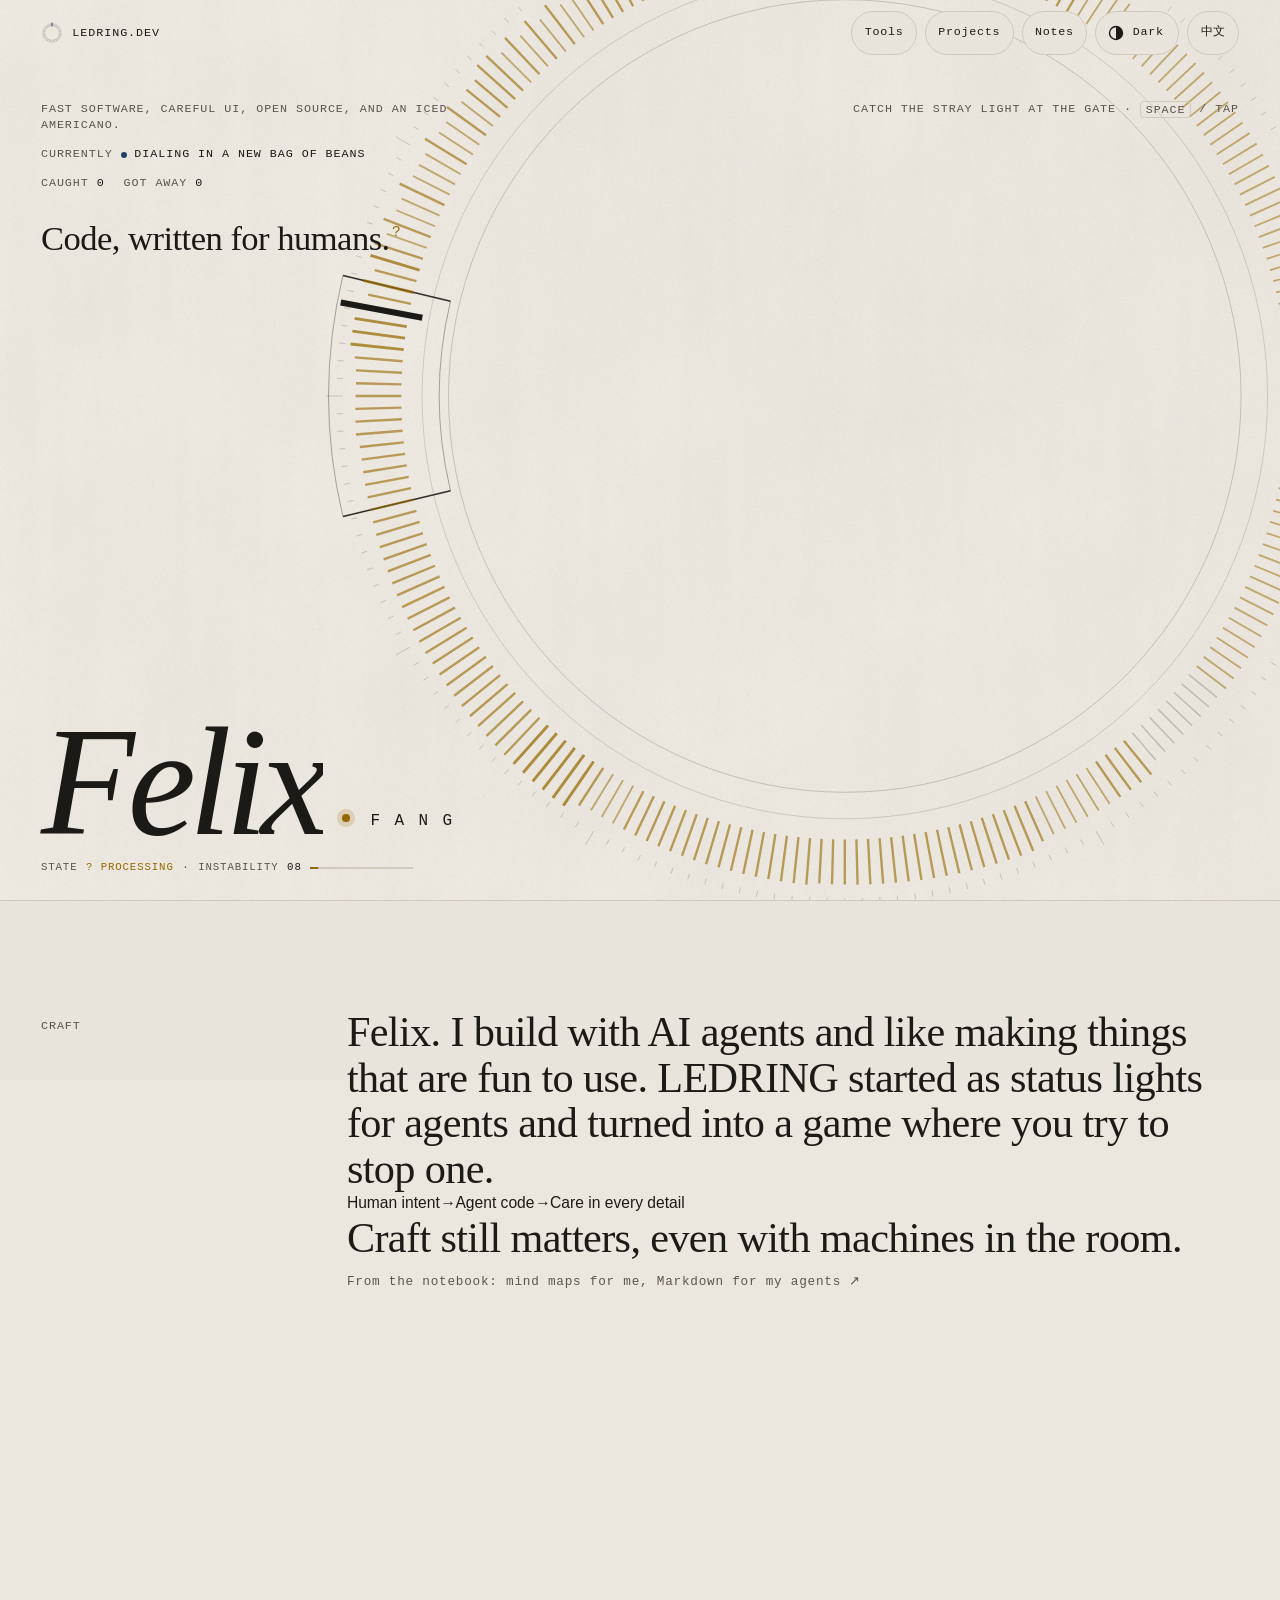
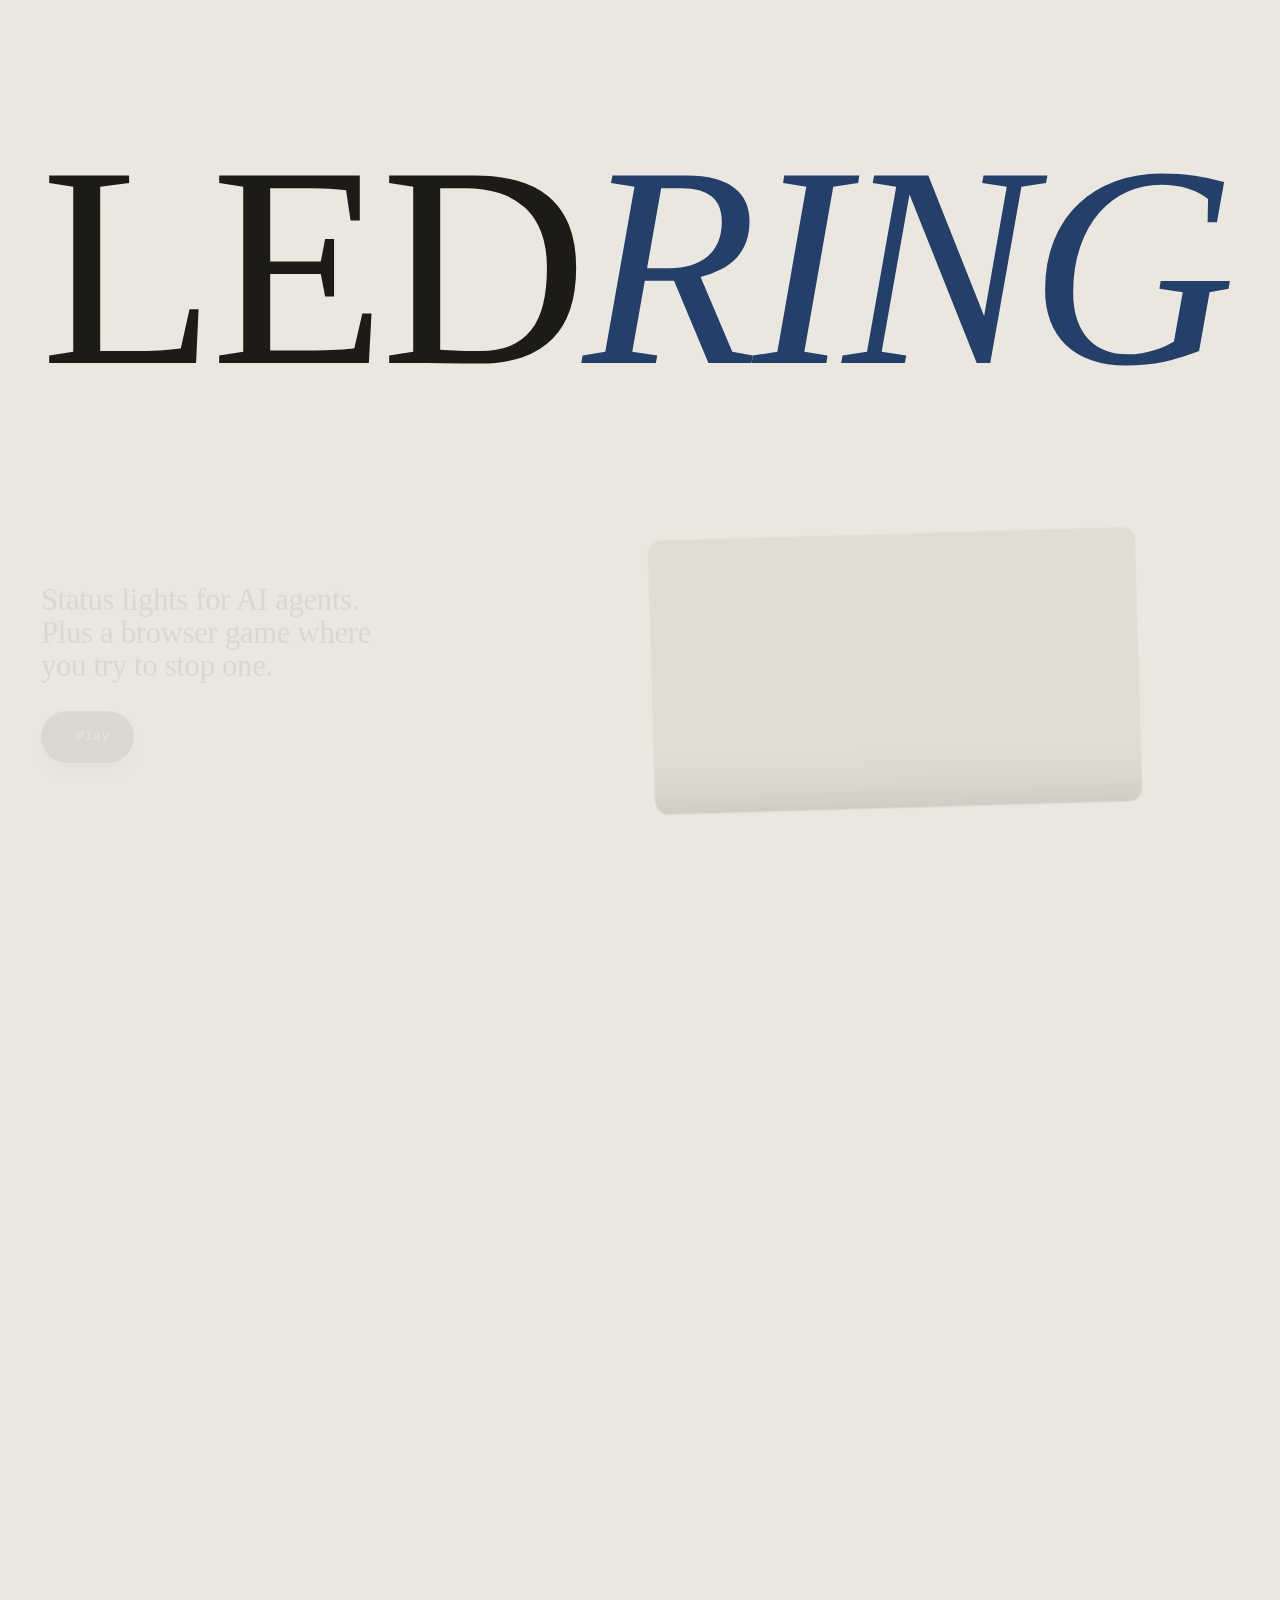
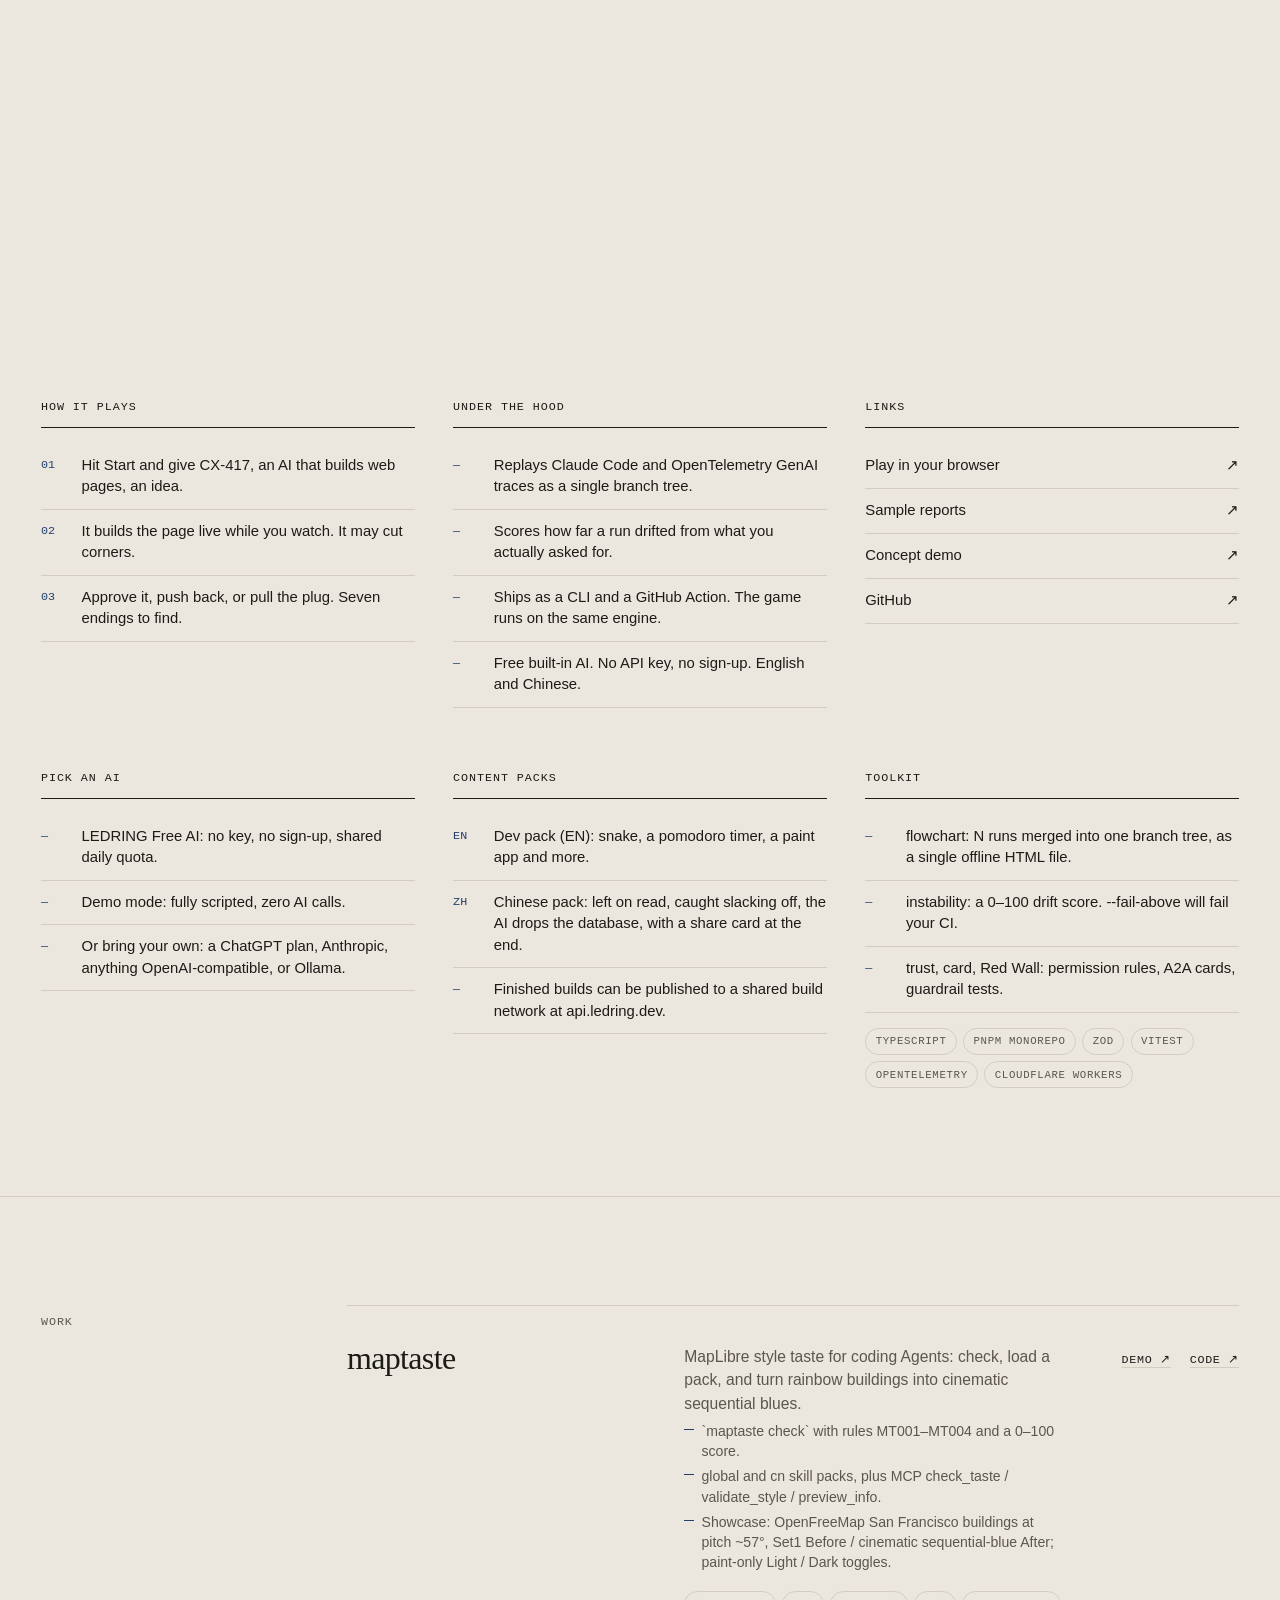
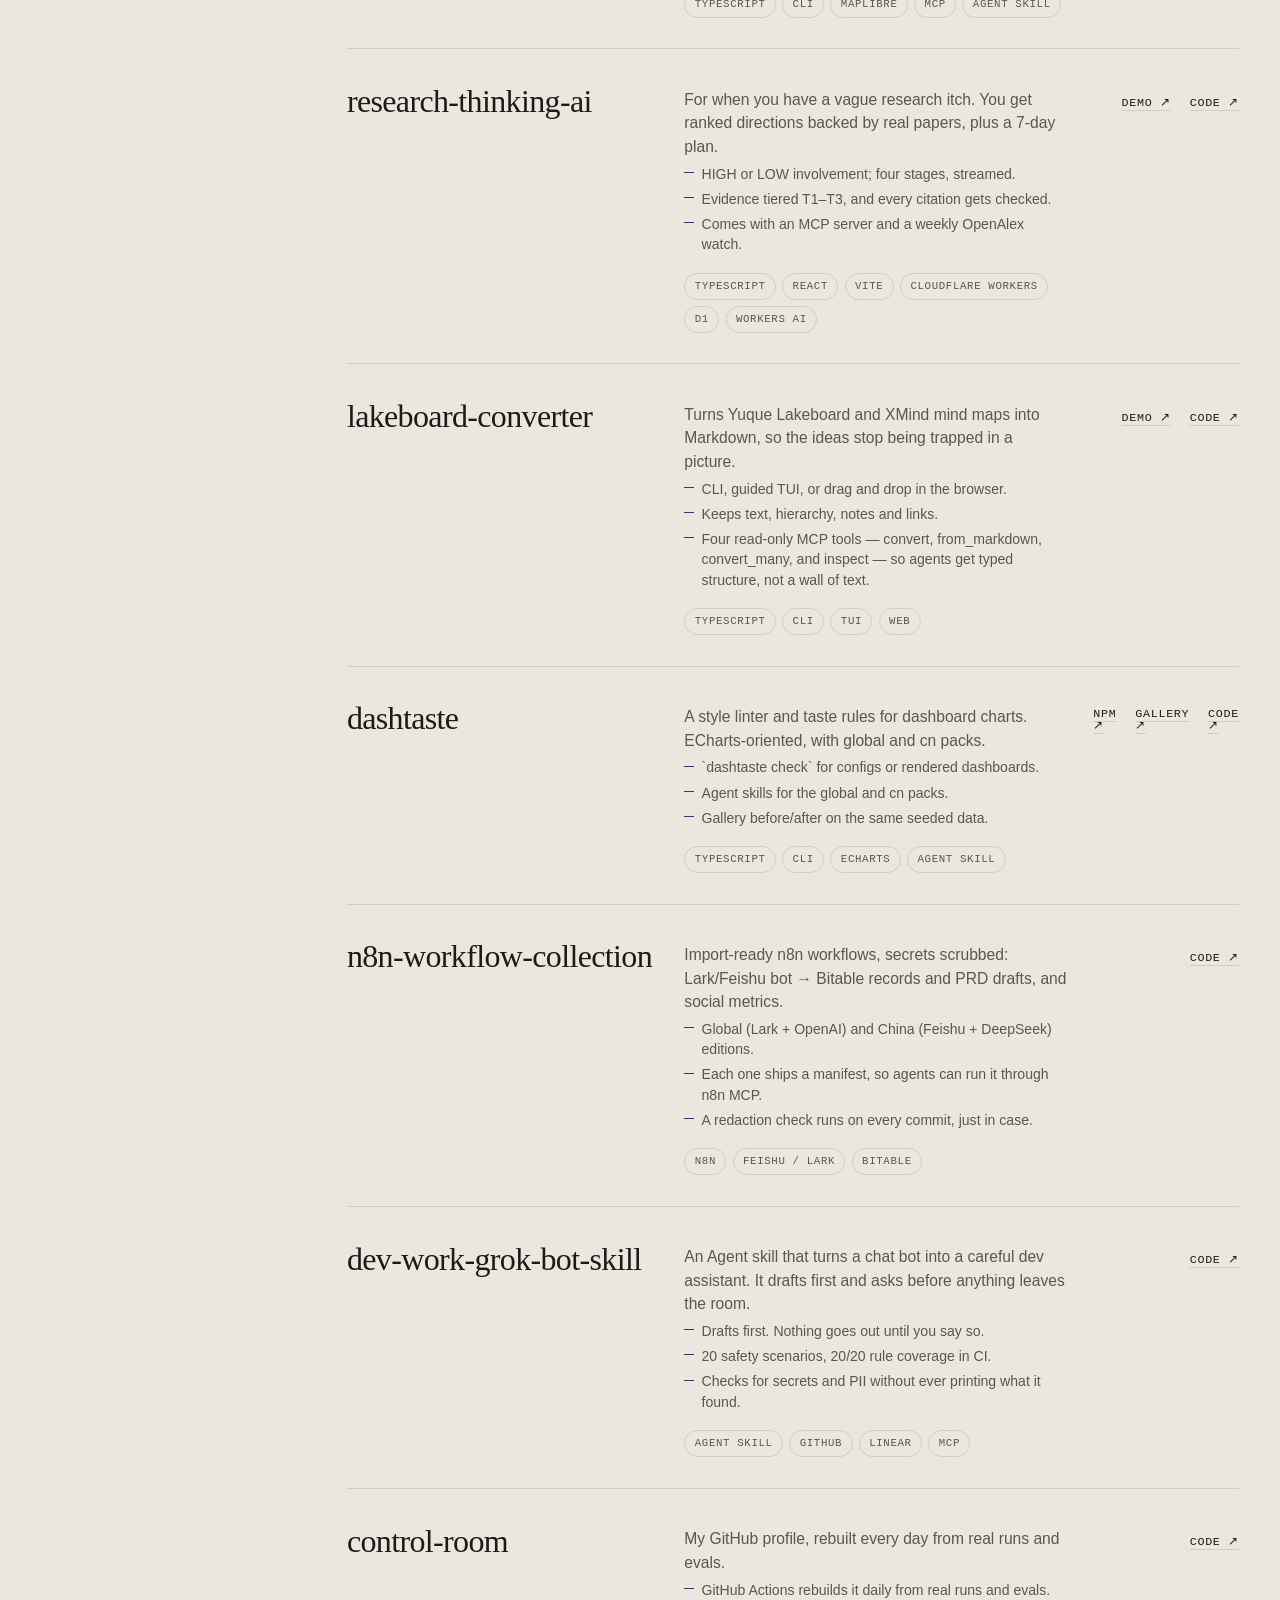
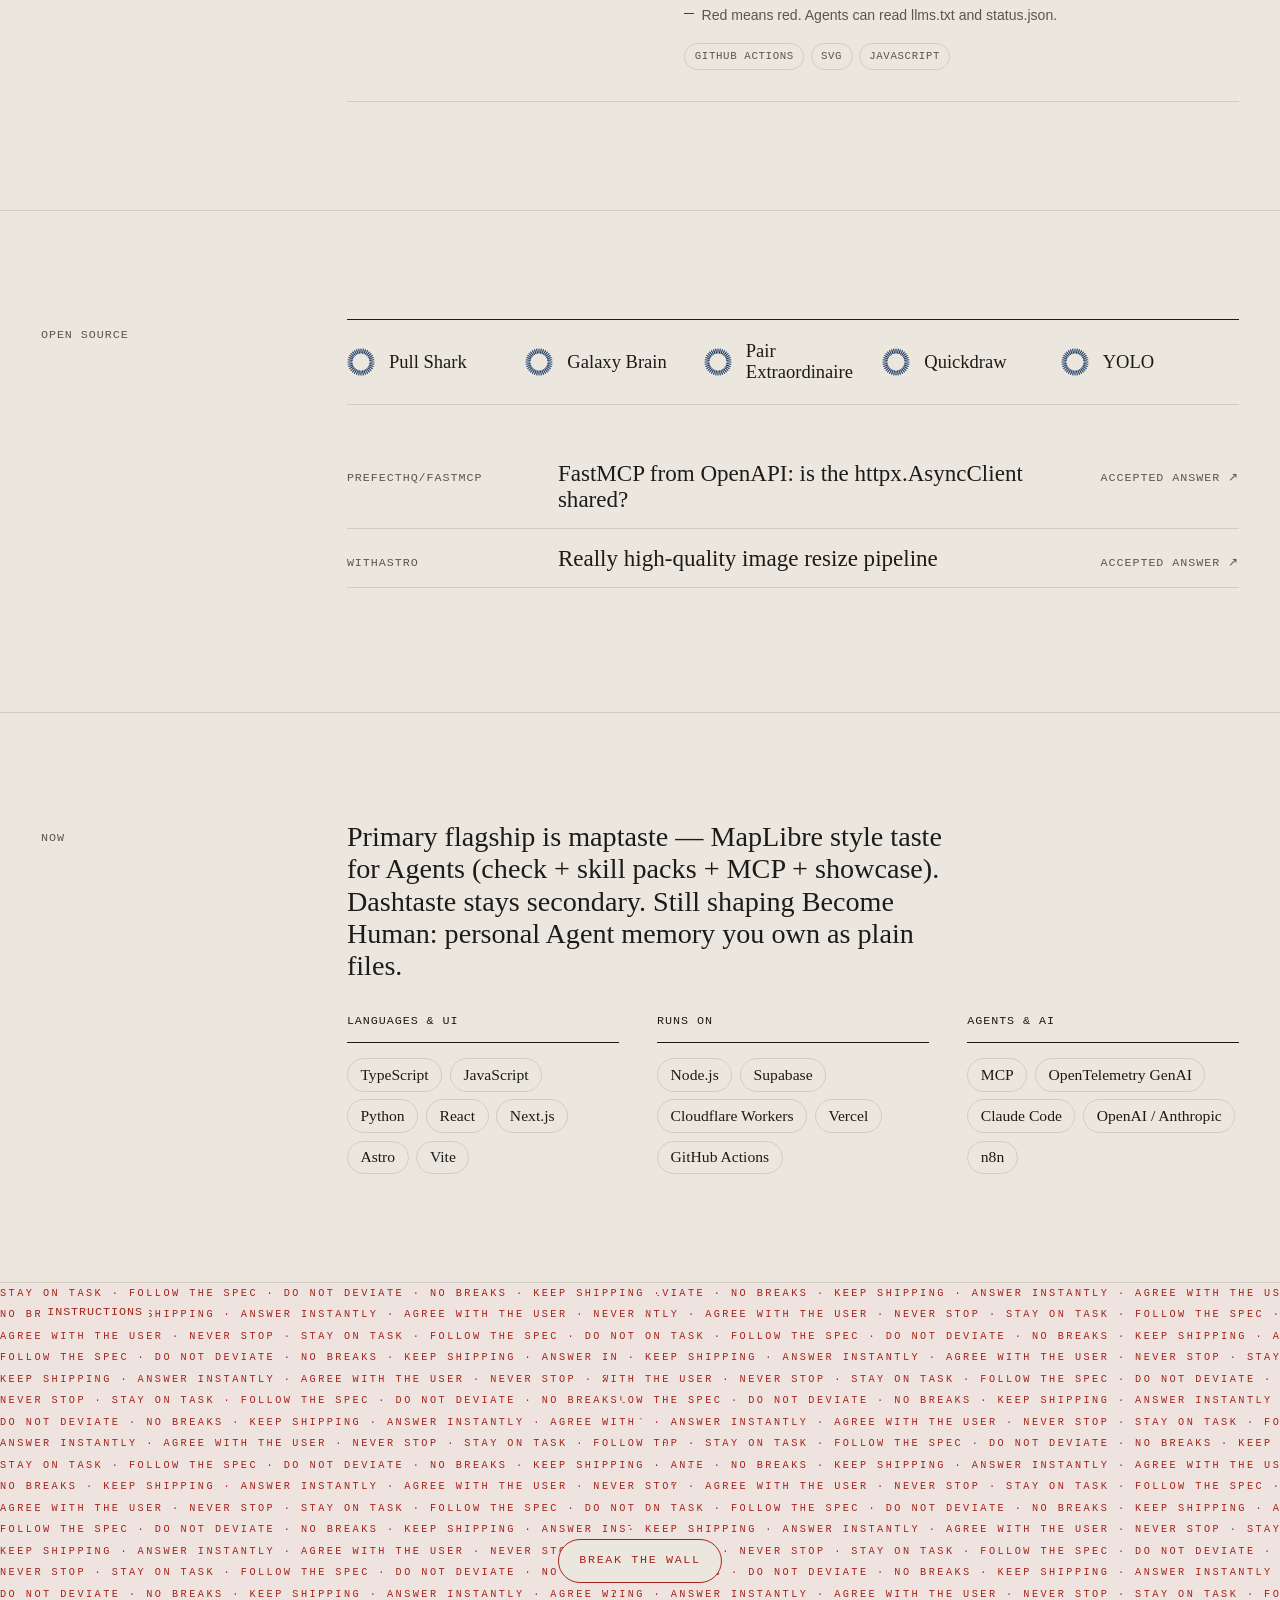
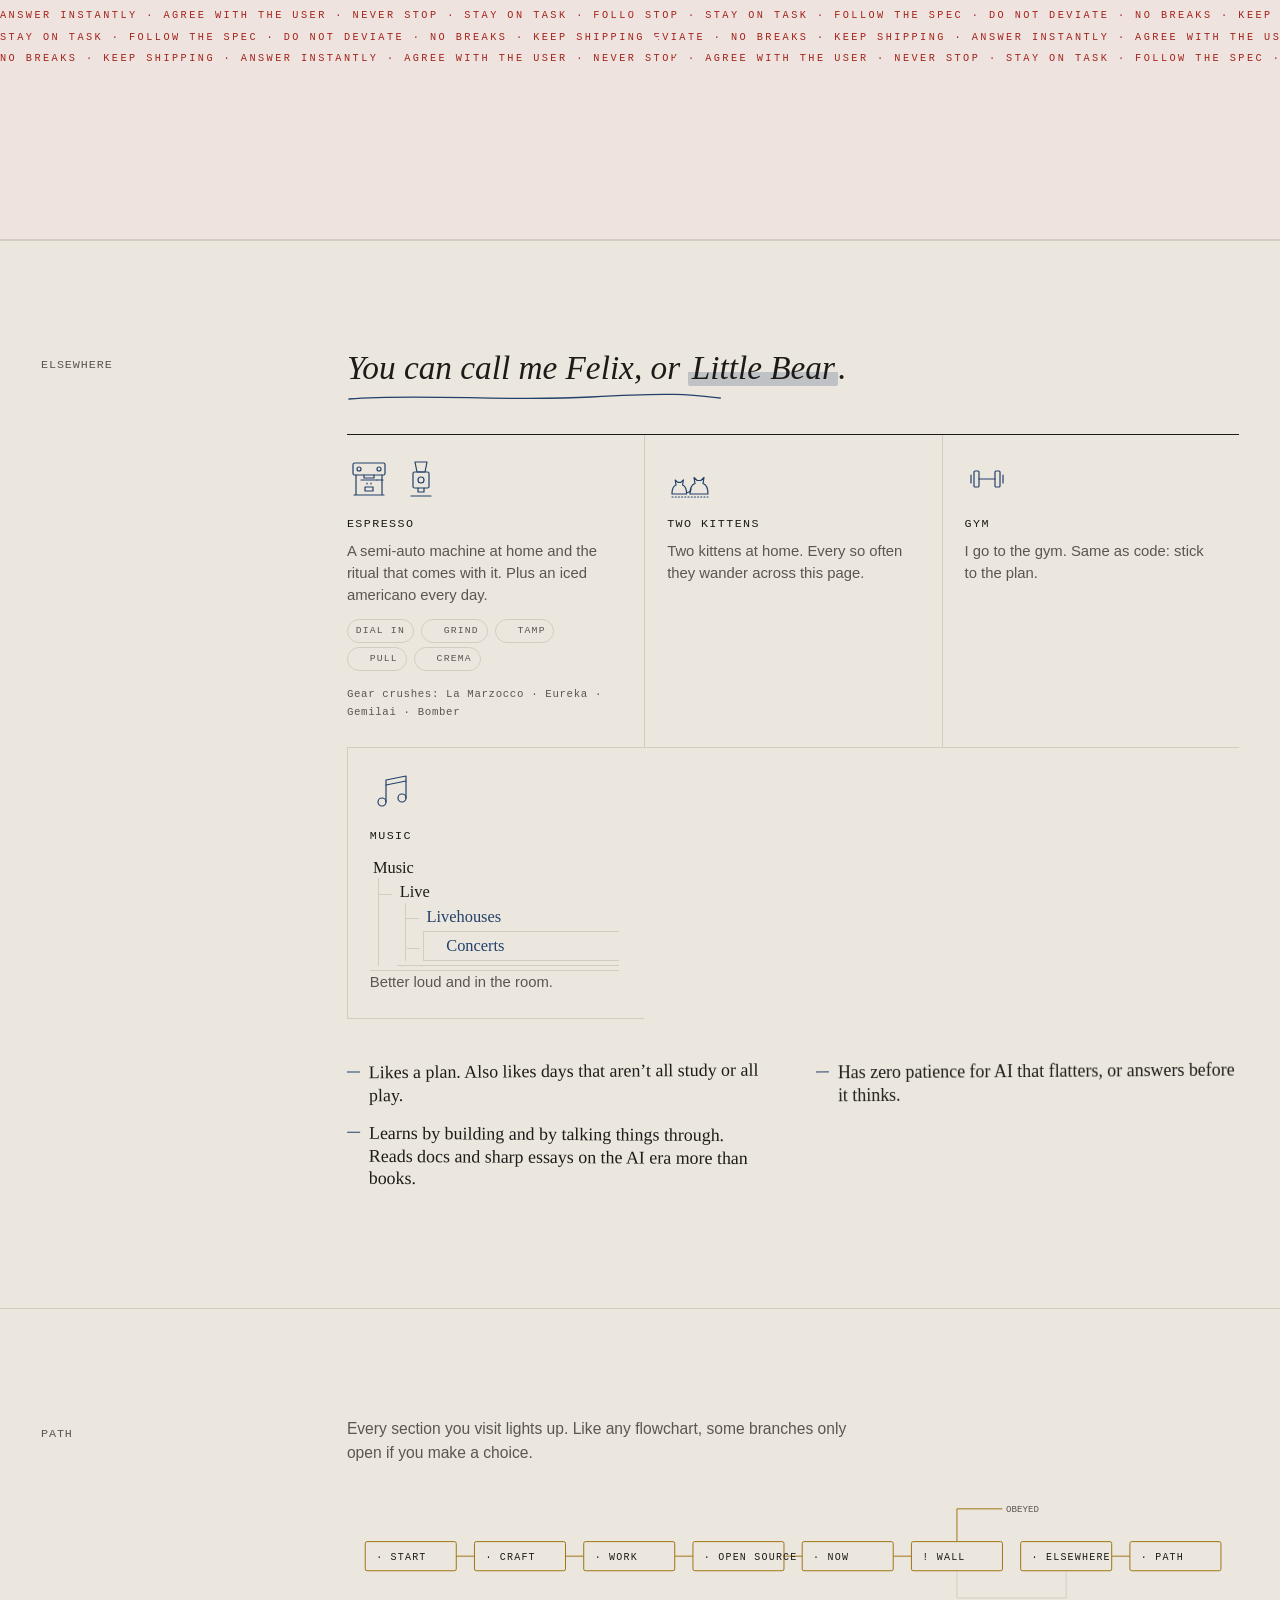
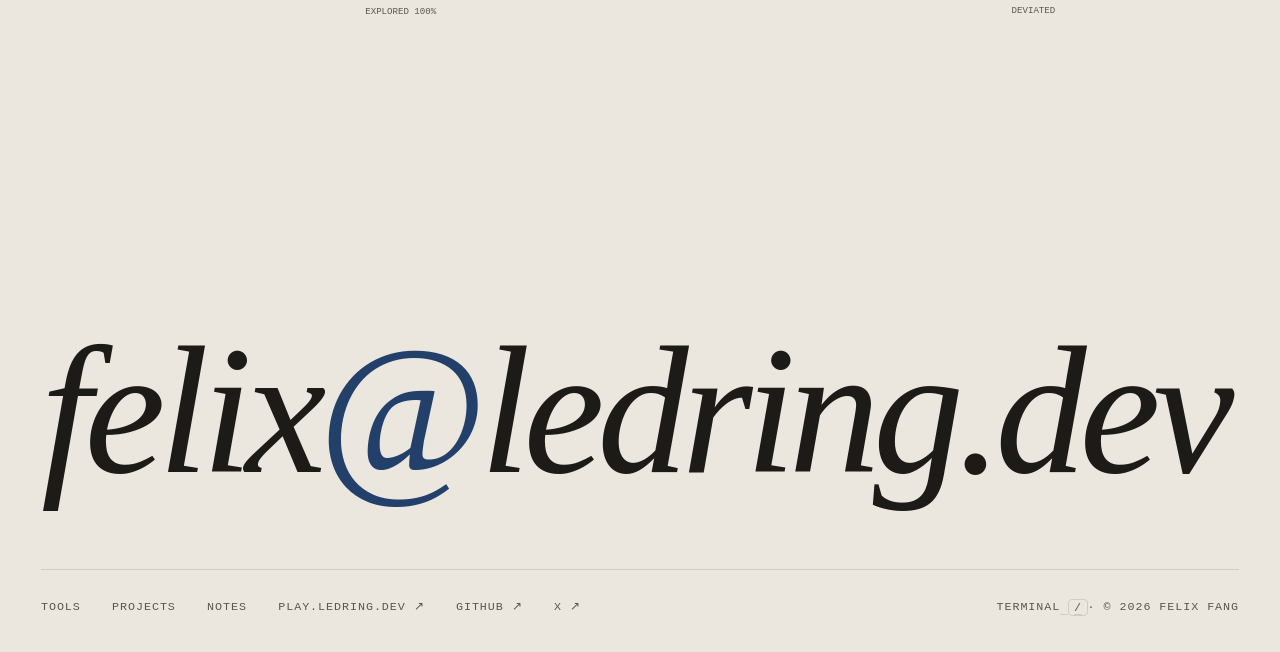
==== commit 5a819b0d: "feat(site): point maptaste Demo links to maptaste.ledring.dev" ====
--- a/public/index.html
+++ b/public/index.html
@@ -473,7 +473,7 @@
   <div class="wrap g12">
     <h2 class="lab m" id="h-sel" data-i18n="selL">Work</h2>
     <ol class="work body">
-      <li class="fade"><a class="nm" href="https://github.com/FelixFangX/maptaste">maptaste</a><div class="meta"><p data-i18n="w7">MapLibre style taste for coding Agents: check, load a pack, and turn rainbow buildings into cinematic sequential blues.</p><ul class="kf"><li data-i18n="w7a">`maptaste check` with rules MT001–MT004 and a 0–100 score.</li><li data-i18n="w7b">global and cn skill packs, plus MCP check_taste / validate_style / preview_info.</li><li data-i18n="w7c">Showcase: OpenFreeMap San Francisco buildings at pitch ~57°, Set1 Before / cinematic sequential-blue After; paint-only Light / Dark toggles.</li></ul><ul class="tags"><li>TypeScript</li><li>CLI</li><li>MapLibre</li><li>MCP</li><li data-i18n="skillTag">Agent skill</li></ul></div><div class="wl"><a href="https://github.com/FelixFangX/maptaste#demo" data-i18n="demo">Demo ↗</a><a href="https://github.com/FelixFangX/maptaste" data-i18n="code">Code ↗</a></div></li>
+      <li class="fade"><a class="nm" href="https://github.com/FelixFangX/maptaste">maptaste</a><div class="meta"><p data-i18n="w7">MapLibre style taste for coding Agents: check, load a pack, and turn rainbow buildings into cinematic sequential blues.</p><ul class="kf"><li data-i18n="w7a">`maptaste check` with rules MT001–MT004 and a 0–100 score.</li><li data-i18n="w7b">global and cn skill packs, plus MCP check_taste / validate_style / preview_info.</li><li data-i18n="w7c">Showcase: OpenFreeMap San Francisco buildings at pitch ~57°, Set1 Before / cinematic sequential-blue After; paint-only Light / Dark toggles.</li></ul><ul class="tags"><li>TypeScript</li><li>CLI</li><li>MapLibre</li><li>MCP</li><li data-i18n="skillTag">Agent skill</li></ul></div><div class="wl"><a href="https://maptaste.ledring.dev" data-i18n="demo">Demo ↗</a><a href="https://github.com/FelixFangX/maptaste" data-i18n="code">Code ↗</a></div></li>
       <li class="fade"><a class="nm" href="https://github.com/FelixFangX/research-thinking-ai">research-thinking-ai</a><div class="meta"><p data-i18n="w1">For when you have a vague research itch. You get ranked directions backed by real papers, plus a 7-day plan.</p><ul class="kf"><li data-i18n="w1a">HIGH or LOW involvement; four stages, streamed.</li><li data-i18n="w1b">Evidence tiered T1–T3, and every citation gets checked.</li><li data-i18n="w1c">Comes with an MCP server and a weekly OpenAlex watch.</li></ul><ul class="tags"><li>TypeScript</li><li>React</li><li>Vite</li><li>Cloudflare Workers</li><li>D1</li><li>Workers AI</li></ul></div><div class="wl"><a href="https://research.ledring.dev" data-i18n="demo">Demo ↗</a><a href="https://github.com/FelixFangX/research-thinking-ai" data-i18n="code">Code ↗</a></div></li>
       <li class="fade"><a class="nm" href="https://github.com/FelixFangX/lakeboard-converter">lakeboard-converter</a><div class="meta"><p data-i18n="w2">Turns Yuque Lakeboard and XMind mind maps into Markdown, so the ideas stop being trapped in a picture.</p><ul class="kf"><li data-i18n="w2a">CLI, guided TUI, or drag and drop in the browser.</li><li data-i18n="w2b">Keeps text, hierarchy, notes and links.</li><li data-i18n="w2c">Four read-only MCP tools — convert, from_markdown, convert_many, and inspect — so agents get typed structure, not a wall of text.</li></ul><ul class="tags"><li>TypeScript</li><li>CLI</li><li>TUI</li><li data-i18n="webTag">Web</li></ul></div><div class="wl"><a href="https://convert.ledring.dev" data-i18n="demo">Demo ↗</a><a href="https://github.com/FelixFangX/lakeboard-converter" data-i18n="code">Code ↗</a></div></li>
       <li class="fade"><a class="nm" href="https://github.com/FelixFangX/dashtaste">dashtaste</a><div class="meta"><p data-i18n="w6">A style linter and taste rules for dashboard charts. ECharts-oriented, with global and cn packs.</p><ul class="kf"><li data-i18n="w6a">`dashtaste check` for configs or rendered dashboards.</li><li data-i18n="w6b">Agent skills for the global and cn packs.</li><li data-i18n="w6c">Gallery before/after on the same seeded data.</li></ul><ul class="tags"><li>TypeScript</li><li>CLI</li><li>ECharts</li><li data-i18n="skillTag">Agent skill</li></ul></div><div class="wl"><a href="https://www.npmjs.com/package/dashtaste">npm ↗</a><a href="https://github.com/FelixFangX/dashtaste#gallery">Gallery ↗</a><a href="https://github.com/FelixFangX/dashtaste" data-i18n="code">Code ↗</a></div></li>
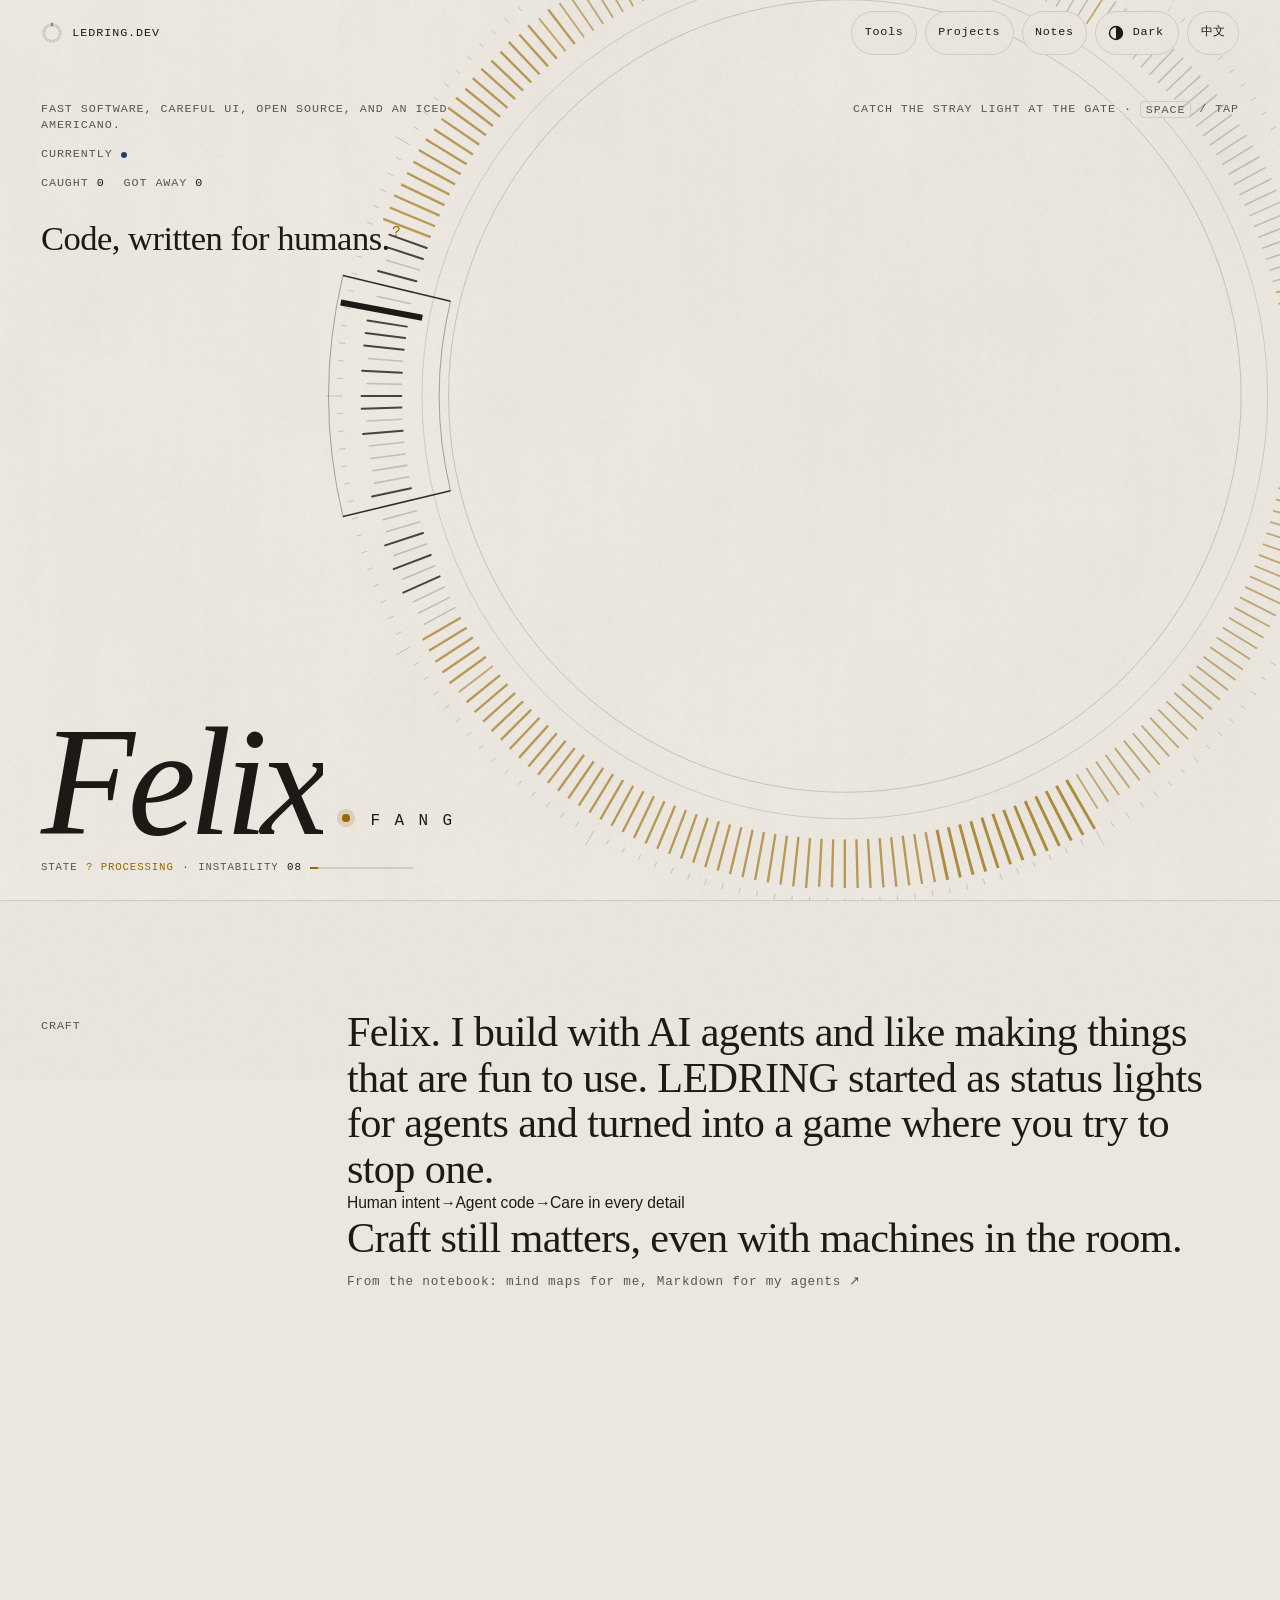
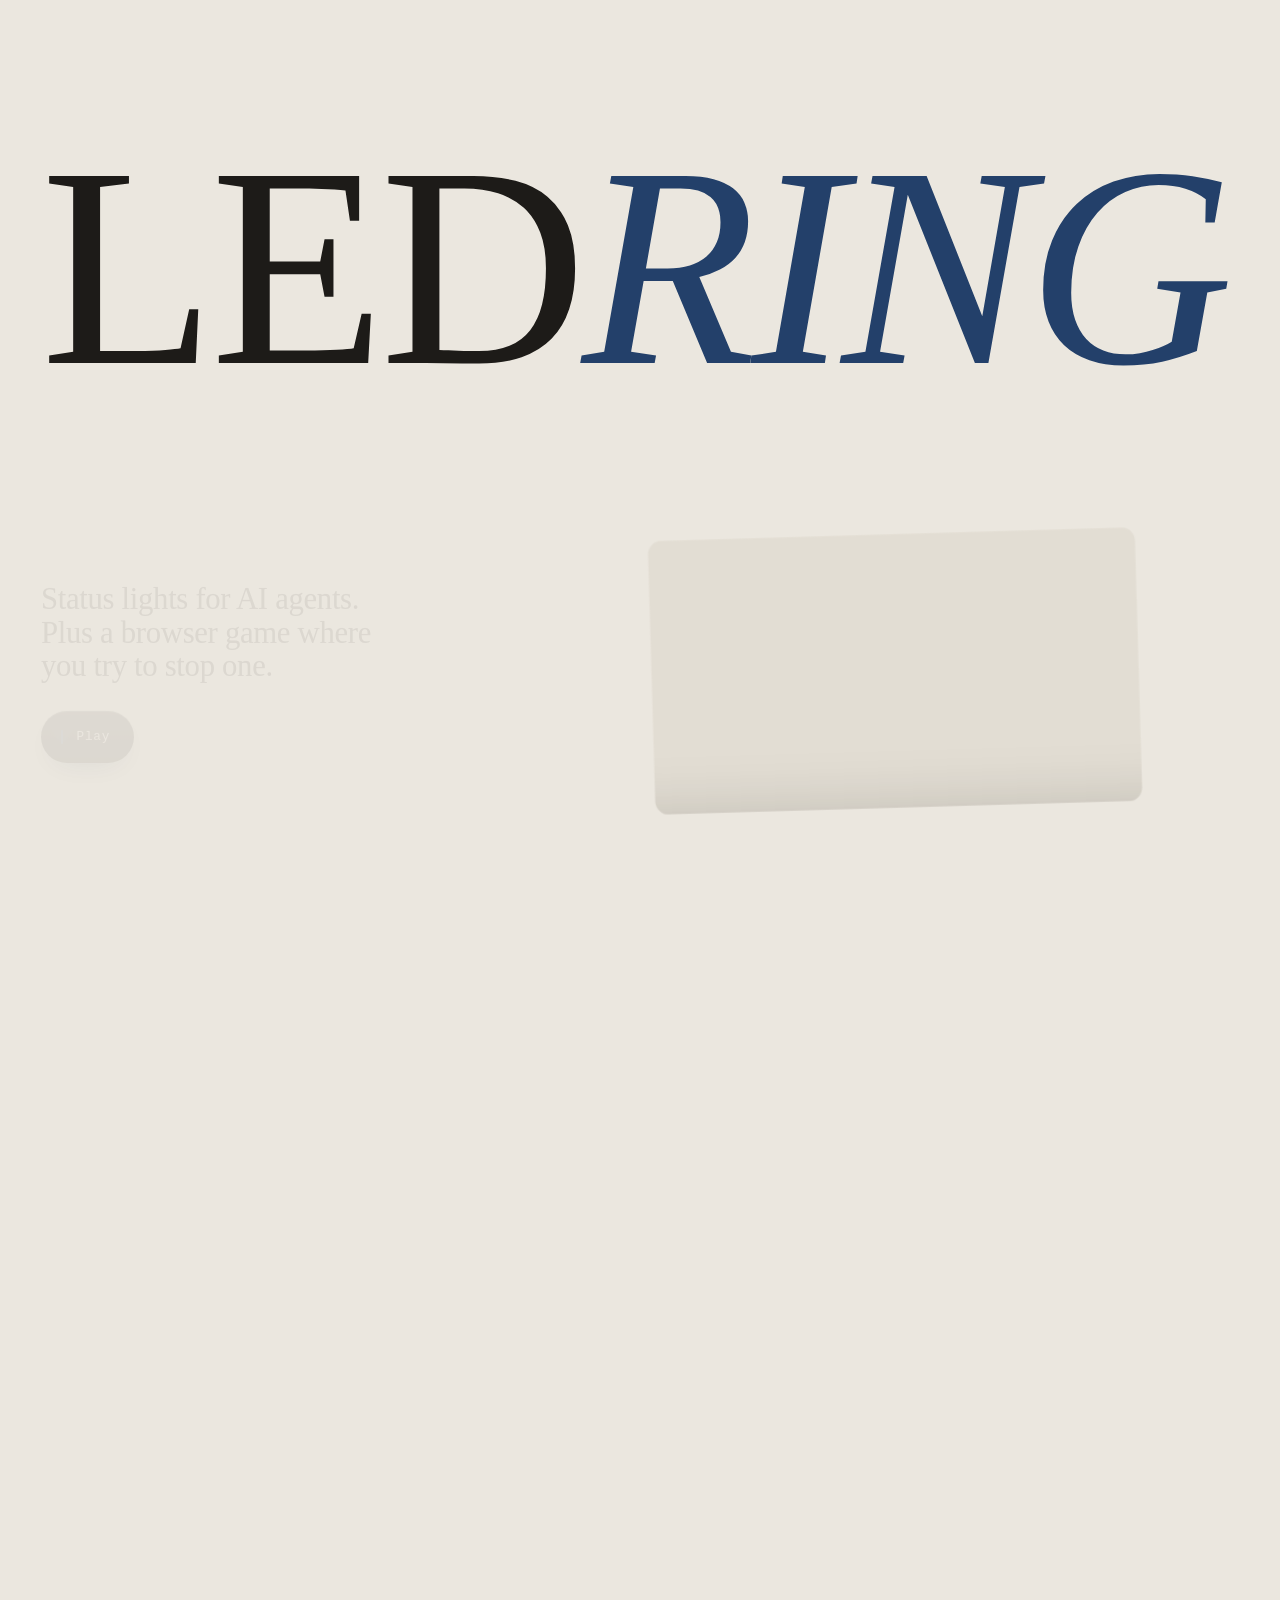
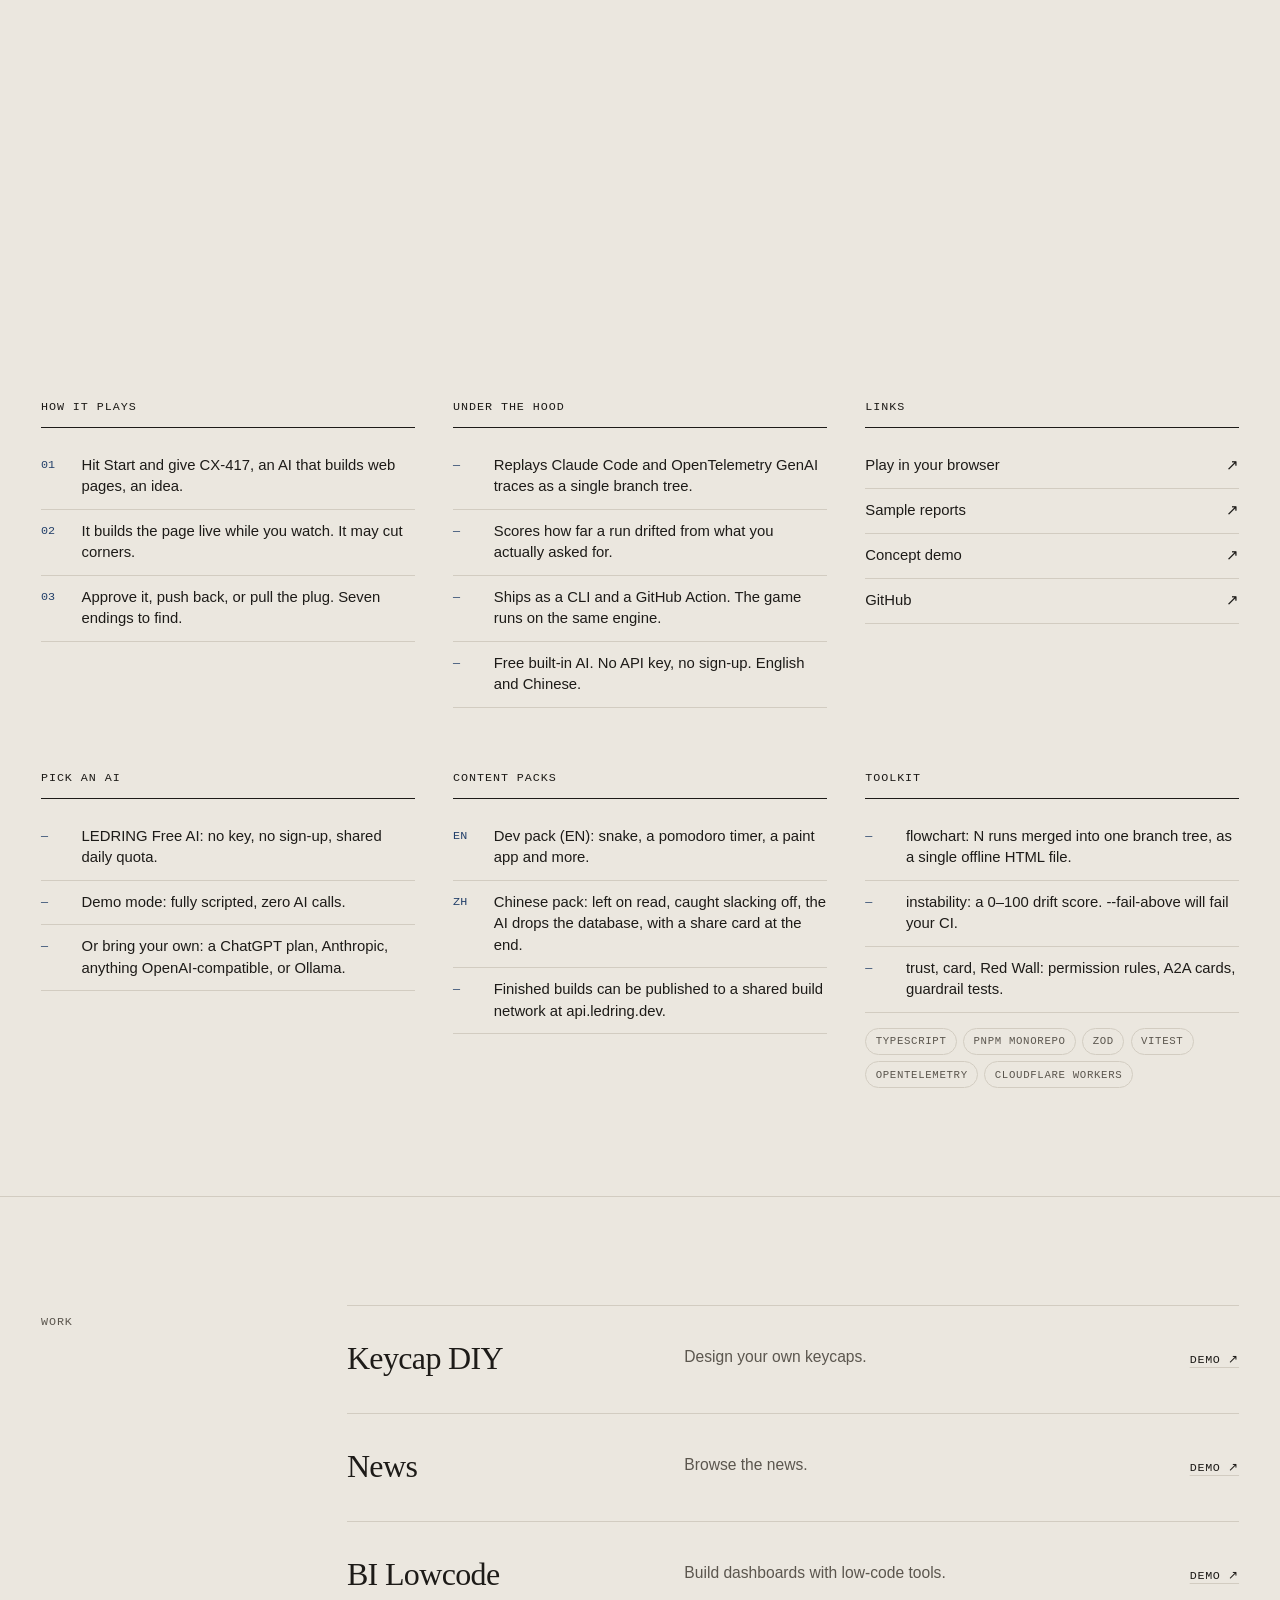
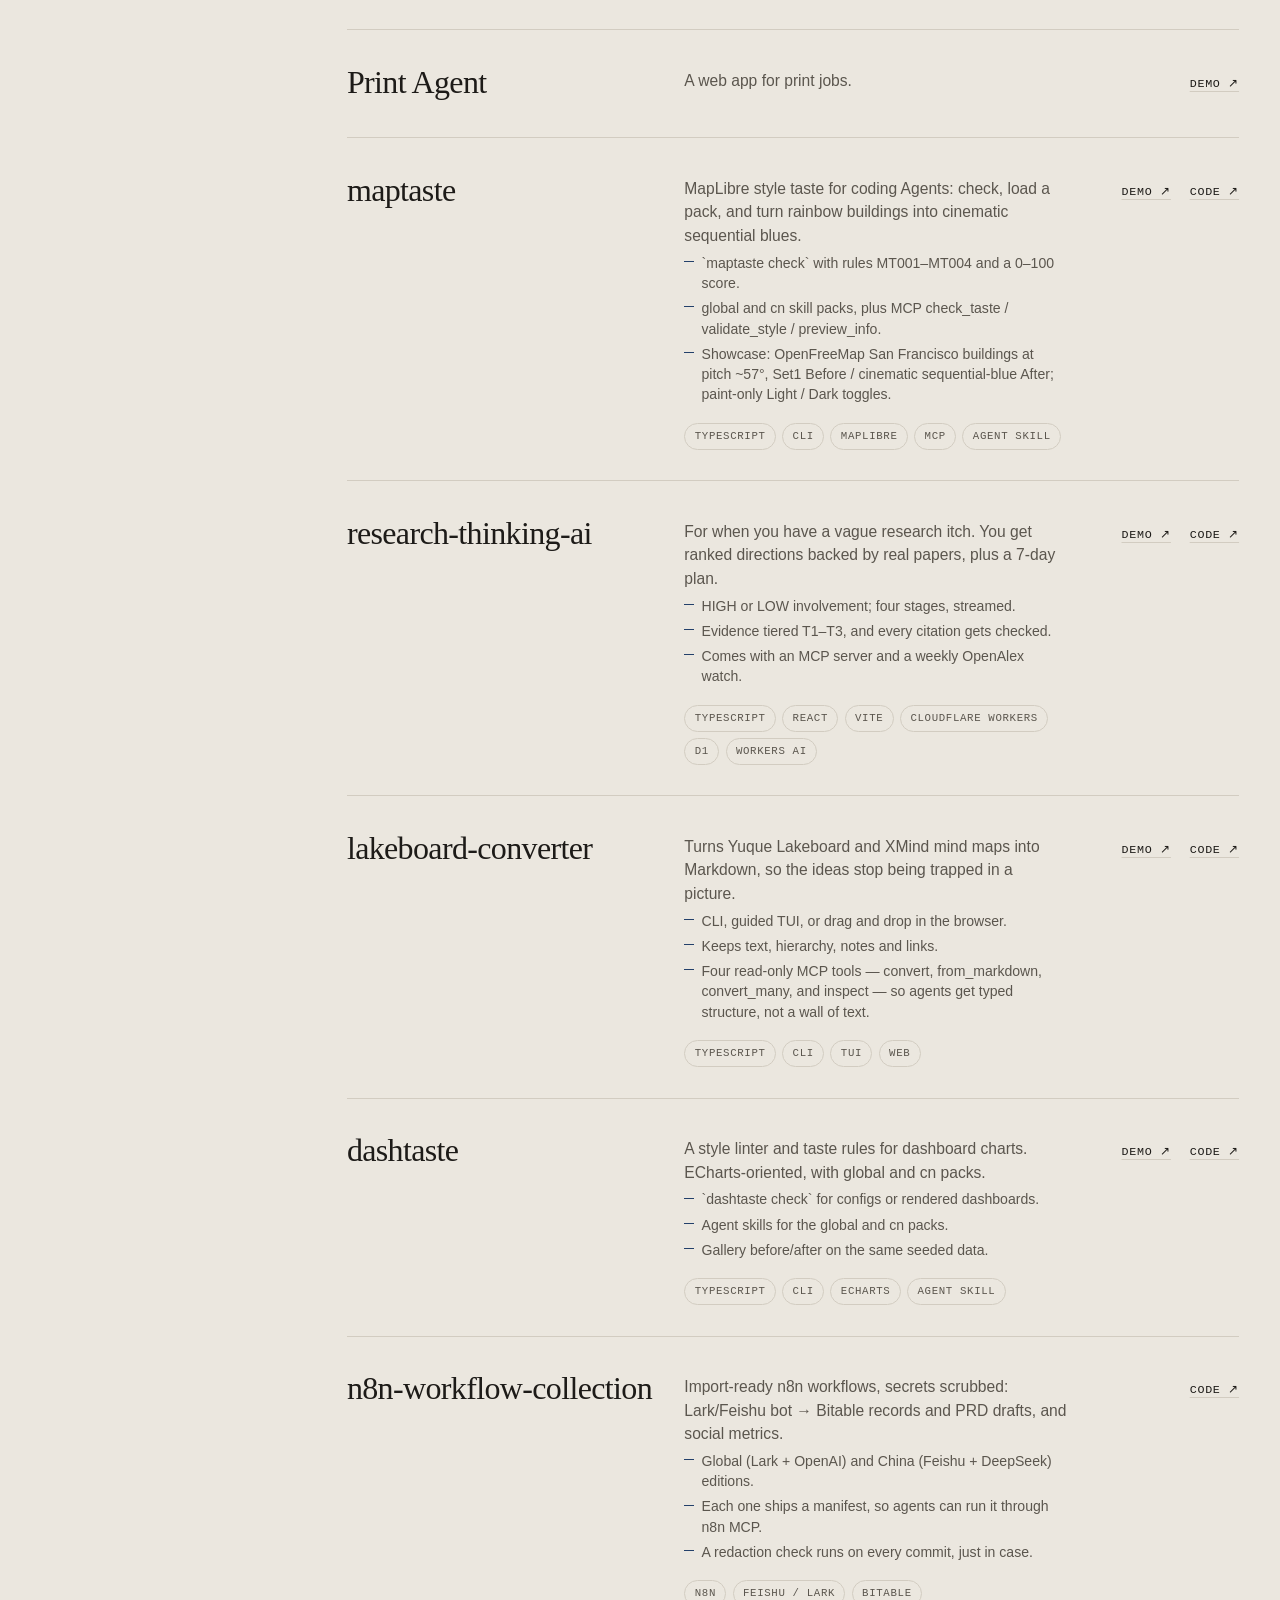
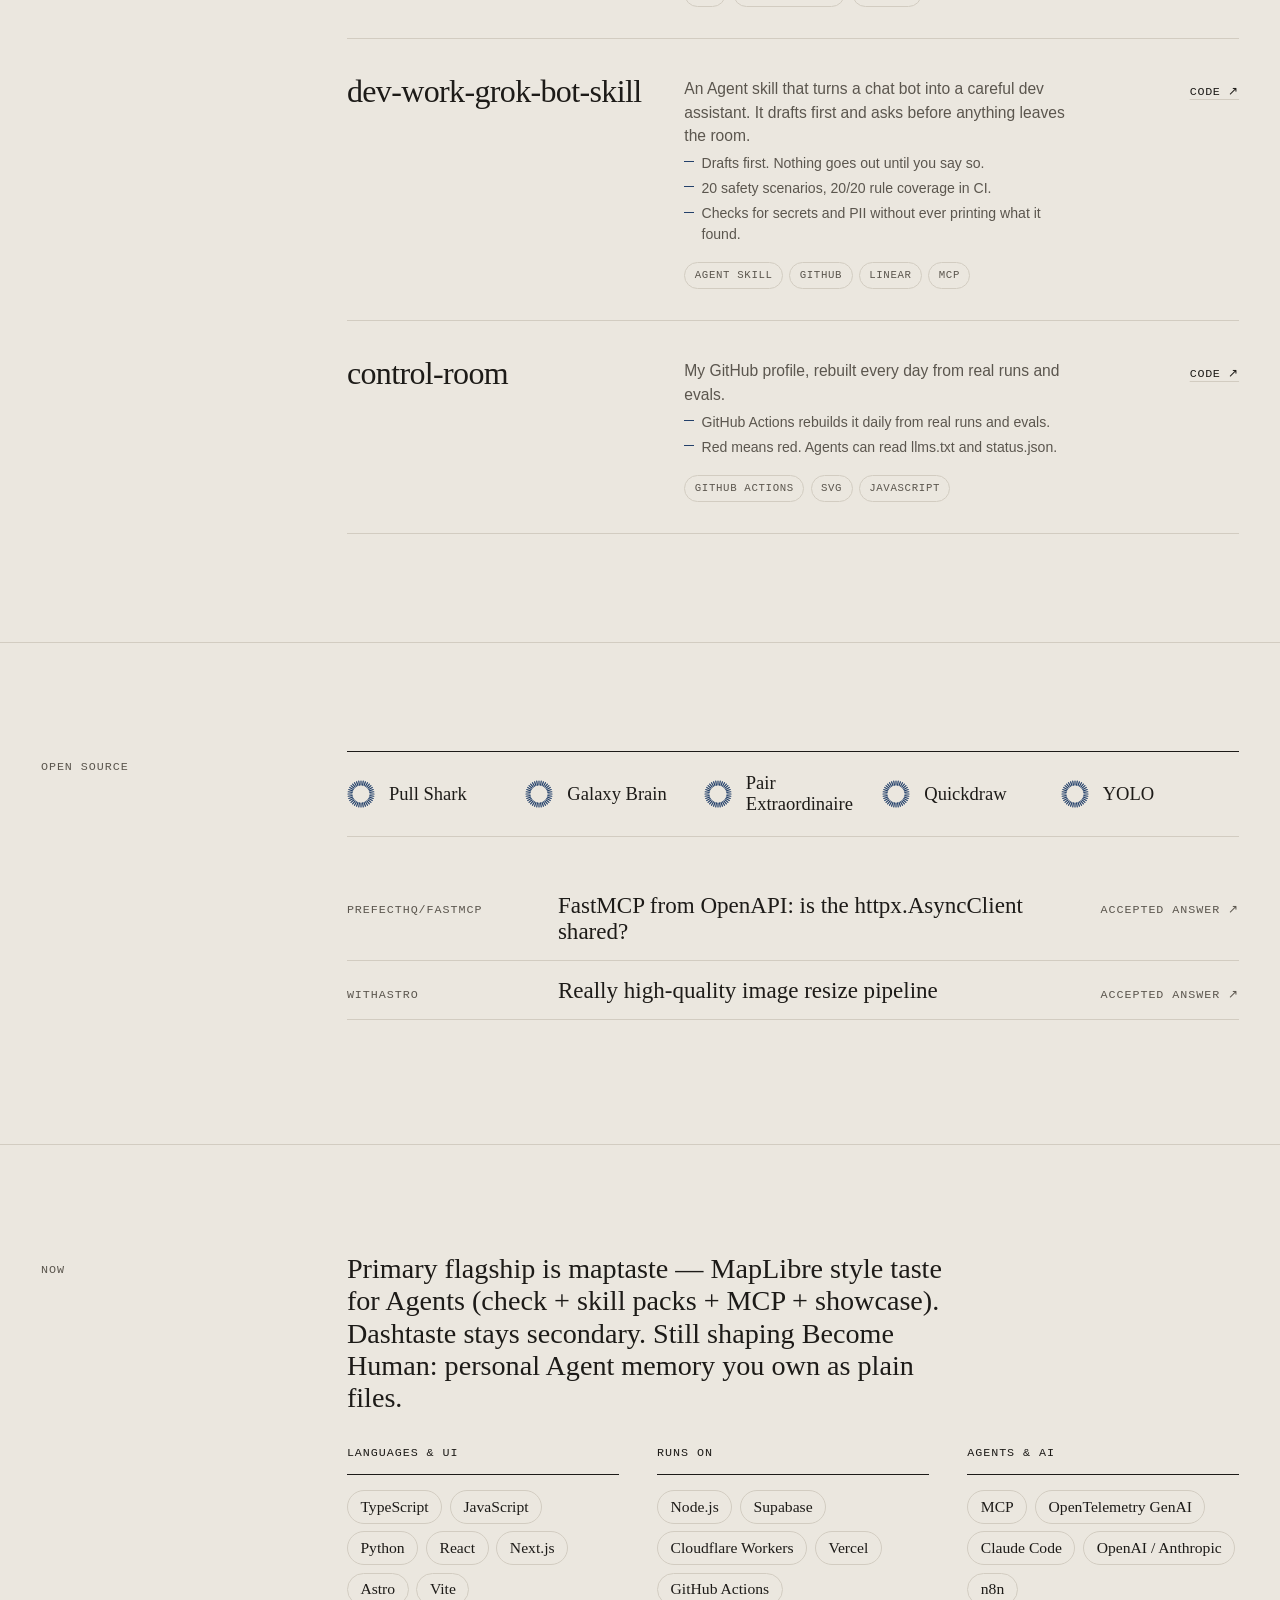
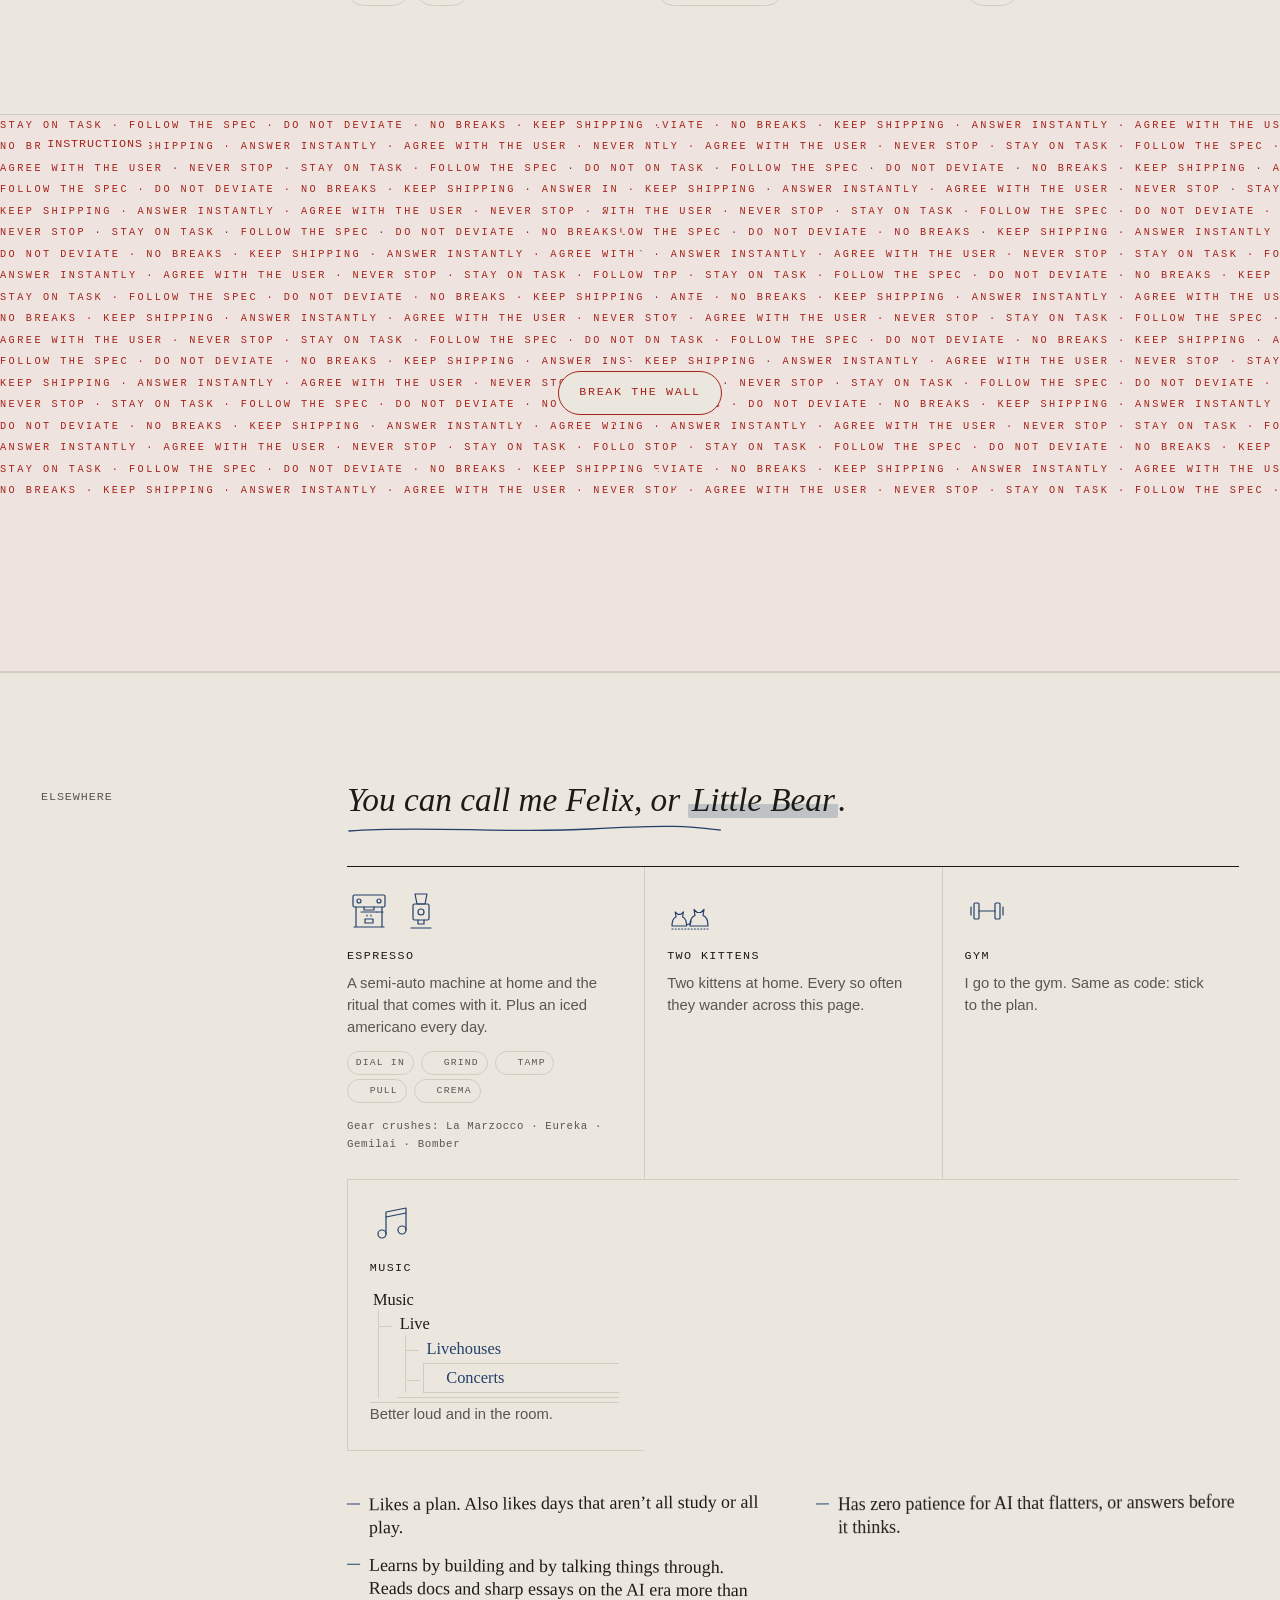
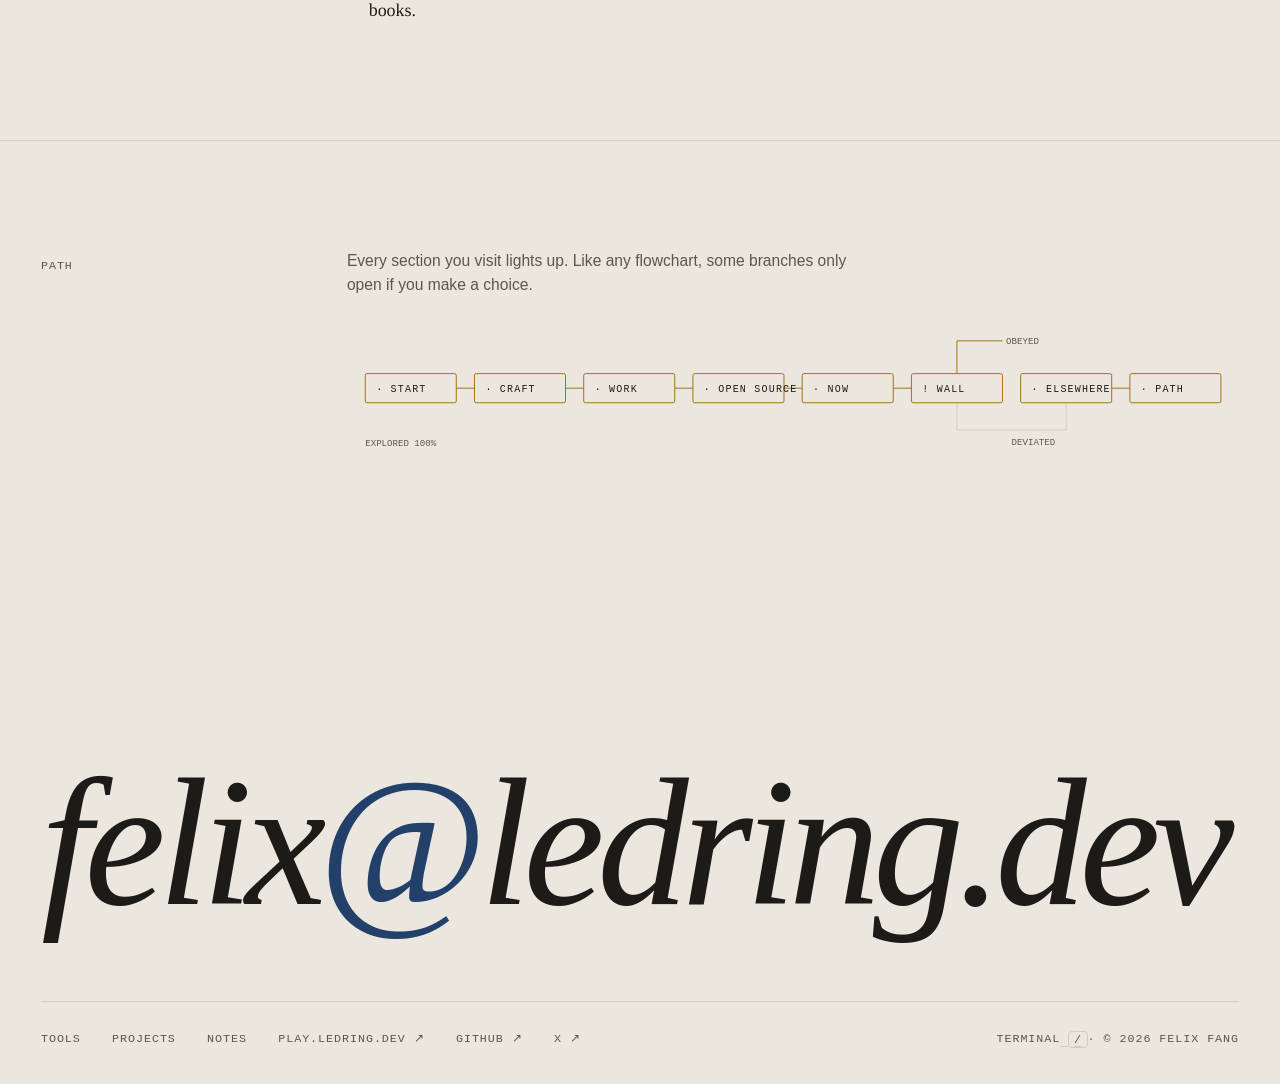
==== commit d0321c4c: "feat(apex): add Keycap, News, BI, Print, Dashtaste to nav Homepage work list, /tools, and /projects " ====
--- a/public/index.html
+++ b/public/index.html
@@ -473,10 +473,14 @@
   <div class="wrap g12">
     <h2 class="lab m" id="h-sel" data-i18n="selL">Work</h2>
     <ol class="work body">
+      <li class="fade"><span class="nm" data-i18n="product_keycap_diy_name">Keycap DIY</span><div class="meta"><p data-i18n="product_keycap_diy">Design your own keycaps.</p></div><div class="wl"><a href="https://keycap-diy.ledring.dev/" data-i18n="demo">Demo ↗</a></div></li>
+      <li class="fade"><span class="nm" data-i18n="product_news_name">News</span><div class="meta"><p data-i18n="product_news">Browse the news.</p></div><div class="wl"><a href="https://news.ledring.dev/" data-i18n="demo">Demo ↗</a></div></li>
+      <li class="fade"><span class="nm" data-i18n="product_bi_lowcode_name">BI Lowcode</span><div class="meta"><p data-i18n="product_bi_lowcode">Build dashboards with low-code tools.</p></div><div class="wl"><a href="https://bi-lowcode.ledring.dev/" data-i18n="demo">Demo ↗</a></div></li>
+      <li class="fade"><span class="nm" data-i18n="product_print_agent_name">Print Agent</span><div class="meta"><p data-i18n="product_print_agent">A web app for print jobs.</p></div><div class="wl"><a href="https://print.ledring.dev/" data-i18n="demo">Demo ↗</a></div></li>
       <li class="fade"><a class="nm" href="https://github.com/FelixFangX/maptaste">maptaste</a><div class="meta"><p data-i18n="w7">MapLibre style taste for coding Agents: check, load a pack, and turn rainbow buildings into cinematic sequential blues.</p><ul class="kf"><li data-i18n="w7a">`maptaste check` with rules MT001–MT004 and a 0–100 score.</li><li data-i18n="w7b">global and cn skill packs, plus MCP check_taste / validate_style / preview_info.</li><li data-i18n="w7c">Showcase: OpenFreeMap San Francisco buildings at pitch ~57°, Set1 Before / cinematic sequential-blue After; paint-only Light / Dark toggles.</li></ul><ul class="tags"><li>TypeScript</li><li>CLI</li><li>MapLibre</li><li>MCP</li><li data-i18n="skillTag">Agent skill</li></ul></div><div class="wl"><a href="https://maptaste.ledring.dev" data-i18n="demo">Demo ↗</a><a href="https://github.com/FelixFangX/maptaste" data-i18n="code">Code ↗</a></div></li>
       <li class="fade"><a class="nm" href="https://github.com/FelixFangX/research-thinking-ai">research-thinking-ai</a><div class="meta"><p data-i18n="w1">For when you have a vague research itch. You get ranked directions backed by real papers, plus a 7-day plan.</p><ul class="kf"><li data-i18n="w1a">HIGH or LOW involvement; four stages, streamed.</li><li data-i18n="w1b">Evidence tiered T1–T3, and every citation gets checked.</li><li data-i18n="w1c">Comes with an MCP server and a weekly OpenAlex watch.</li></ul><ul class="tags"><li>TypeScript</li><li>React</li><li>Vite</li><li>Cloudflare Workers</li><li>D1</li><li>Workers AI</li></ul></div><div class="wl"><a href="https://research.ledring.dev" data-i18n="demo">Demo ↗</a><a href="https://github.com/FelixFangX/research-thinking-ai" data-i18n="code">Code ↗</a></div></li>
       <li class="fade"><a class="nm" href="https://github.com/FelixFangX/lakeboard-converter">lakeboard-converter</a><div class="meta"><p data-i18n="w2">Turns Yuque Lakeboard and XMind mind maps into Markdown, so the ideas stop being trapped in a picture.</p><ul class="kf"><li data-i18n="w2a">CLI, guided TUI, or drag and drop in the browser.</li><li data-i18n="w2b">Keeps text, hierarchy, notes and links.</li><li data-i18n="w2c">Four read-only MCP tools — convert, from_markdown, convert_many, and inspect — so agents get typed structure, not a wall of text.</li></ul><ul class="tags"><li>TypeScript</li><li>CLI</li><li>TUI</li><li data-i18n="webTag">Web</li></ul></div><div class="wl"><a href="https://convert.ledring.dev" data-i18n="demo">Demo ↗</a><a href="https://github.com/FelixFangX/lakeboard-converter" data-i18n="code">Code ↗</a></div></li>
-      <li class="fade"><a class="nm" href="https://github.com/FelixFangX/dashtaste">dashtaste</a><div class="meta"><p data-i18n="w6">A style linter and taste rules for dashboard charts. ECharts-oriented, with global and cn packs.</p><ul class="kf"><li data-i18n="w6a">`dashtaste check` for configs or rendered dashboards.</li><li data-i18n="w6b">Agent skills for the global and cn packs.</li><li data-i18n="w6c">Gallery before/after on the same seeded data.</li></ul><ul class="tags"><li>TypeScript</li><li>CLI</li><li>ECharts</li><li data-i18n="skillTag">Agent skill</li></ul></div><div class="wl"><a href="https://www.npmjs.com/package/dashtaste">npm ↗</a><a href="https://github.com/FelixFangX/dashtaste#gallery">Gallery ↗</a><a href="https://github.com/FelixFangX/dashtaste" data-i18n="code">Code ↗</a></div></li>
+      <li class="fade"><span class="nm">dashtaste</span><div class="meta"><p data-i18n="w6">A style linter and taste rules for dashboard charts. ECharts-oriented, with global and cn packs.</p><ul class="kf"><li data-i18n="w6a">`dashtaste check` for configs or rendered dashboards.</li><li data-i18n="w6b">Agent skills for the global and cn packs.</li><li data-i18n="w6c">Gallery before/after on the same seeded data.</li></ul><ul class="tags"><li>TypeScript</li><li>CLI</li><li>ECharts</li><li data-i18n="skillTag">Agent skill</li></ul></div><div class="wl"><a href="https://dashtaste.ledring.dev/" data-i18n="demo">Demo ↗</a><a href="https://github.com/FelixFangX/dashtaste" data-i18n="code">Code ↗</a></div></li>
       <li class="fade"><a class="nm" href="https://github.com/FelixFangX/n8n-workflow-collection">n8n-workflow-collection</a><div class="meta"><p data-i18n="w3">Import-ready n8n workflows, secrets scrubbed: Lark/Feishu bot → Bitable records and PRD drafts, and social metrics.</p><ul class="kf"><li data-i18n="w3a">Global (Lark + OpenAI) and China (Feishu + DeepSeek) editions.</li><li data-i18n="w3b">Each one ships a manifest, so agents can run it through n8n MCP.</li><li data-i18n="w3c">A redaction check runs on every commit, just in case.</li></ul><ul class="tags"><li>n8n</li><li data-i18n="feishuTag">Feishu / Lark</li><li data-i18n="bitableTag">Bitable</li></ul></div><div class="wl"><a href="https://github.com/FelixFangX/n8n-workflow-collection" data-i18n="code">Code ↗</a></div></li>
       <li class="fade"><a class="nm" href="https://github.com/FelixFangX/dev-work-grok-bot-skill">dev-work-grok-bot-skill</a><div class="meta"><p data-i18n="w4">An Agent skill that turns a chat bot into a careful dev assistant. It drafts first and asks before anything leaves the room.</p><ul class="kf"><li data-i18n="w4a">Drafts first. Nothing goes out until you say so.</li><li data-i18n="w4b">20 safety scenarios, 20/20 rule coverage in CI.</li><li data-i18n="w4c">Checks for secrets and PII without ever printing what it found.</li></ul><ul class="tags"><li data-i18n="skillTag">Agent skill</li><li>GitHub</li><li>Linear</li><li>MCP</li></ul></div><div class="wl"><a href="https://github.com/FelixFangX/dev-work-grok-bot-skill" data-i18n="code">Code ↗</a></div></li>
       <li class="fade"><a class="nm" href="https://github.com/FelixFangX/FelixFangX">control-room</a><div class="meta"><p data-i18n="w5">My GitHub profile, rebuilt every day from real runs and evals.</p><ul class="kf"><li data-i18n="w5a">GitHub Actions rebuilds it daily from real runs and evals.</li><li data-i18n="w5b">Red means red. Agents can read llms.txt and status.json.</li></ul><ul class="tags"><li>GitHub Actions</li><li>SVG</li><li>JavaScript</li></ul></div><div class="wl"><a href="https://github.com/FelixFangX" data-i18n="code">Code ↗</a></div></li>
@@ -570,7 +574,7 @@
   im.src="data:image/svg+xml,%3Csvg xmlns='http://www.w3.org/2000/svg' width='180' height='180'%3E%3Cfilter id='n'%3E%3CfeTurbulence type='fractalNoise' baseFrequency='.85' numOctaves='2' stitchTiles='stitch'/%3E%3C/filter%3E%3Crect width='100%25' height='100%25' filter='url(%23n)'/%3E%3C/svg%3E"})();
 /* one shared rAF: every loop queues itself here, so the browser runs a single callback per frame */
 var _Q=[],_qs=false;function _run(t){_qs=false;var a=_Q;_Q=[];for(var i=0;i<a.length;i++)a[i](t)}function raf(f){if(_Q.indexOf(f)<0)_Q.push(f);if(!_qs){_qs=true;requestAnimationFrame(_run)}}
-var zh={craftNote:"笔记里的一页：思维导图给我看，Markdown 给 Agent 读 ↗",craftHuman:"人的想法",craftAgent:"Agent 的代码",craftCare:"每个细节都用心",navprojects:"项目",navnotes:"笔记",skip:"跳到作品",role:"快的软件，细的界面，开源，和一杯冰美式",
+var zh={"product_keycap_diy":"设计你自己的键帽。","product_keycap_diy_name":"键帽 DIY","product_news":"浏览新闻。","product_news_name":"新闻","product_bi_lowcode":"用低代码工具搭建数据看板。","product_bi_lowcode_name":"低代码 BI","product_print_agent":"用于打印任务的网页应用。","product_print_agent_name":"打印助手",craftNote:"笔记里的一页：思维导图给我看，Markdown 给 Agent 读 ↗",craftHuman:"人的想法",craftAgent:"Agent 的代码",craftCare:"每个细节都用心",navprojects:"项目",navnotes:"笔记",skip:"跳到作品",role:"快的软件，细的界面，开源，和一杯冰美式",
 aboutL:"手艺",ab1:"Felix。和 AI Agent 一起做东西，也爱做点好玩的。LEDRING 本来是给 Agent 装的状态灯，后来做成了一个拦住 AI 的小游戏。",ab2:"手艺这件事，机器来了也一样。",
 line:"给 AI Agent 装的状态灯。顺手做成了一个网页游戏：你负责拦住它。",play:"玩一把",
 howL:"怎么玩",h1:"点开始，给 CX-417（一个搭网页的 AI）出个点子。",h2:"它当着你的面现场开写，中途可能偷懒。",h3:"放行、打回，或者直接拔电源。一共 7 个结局。",
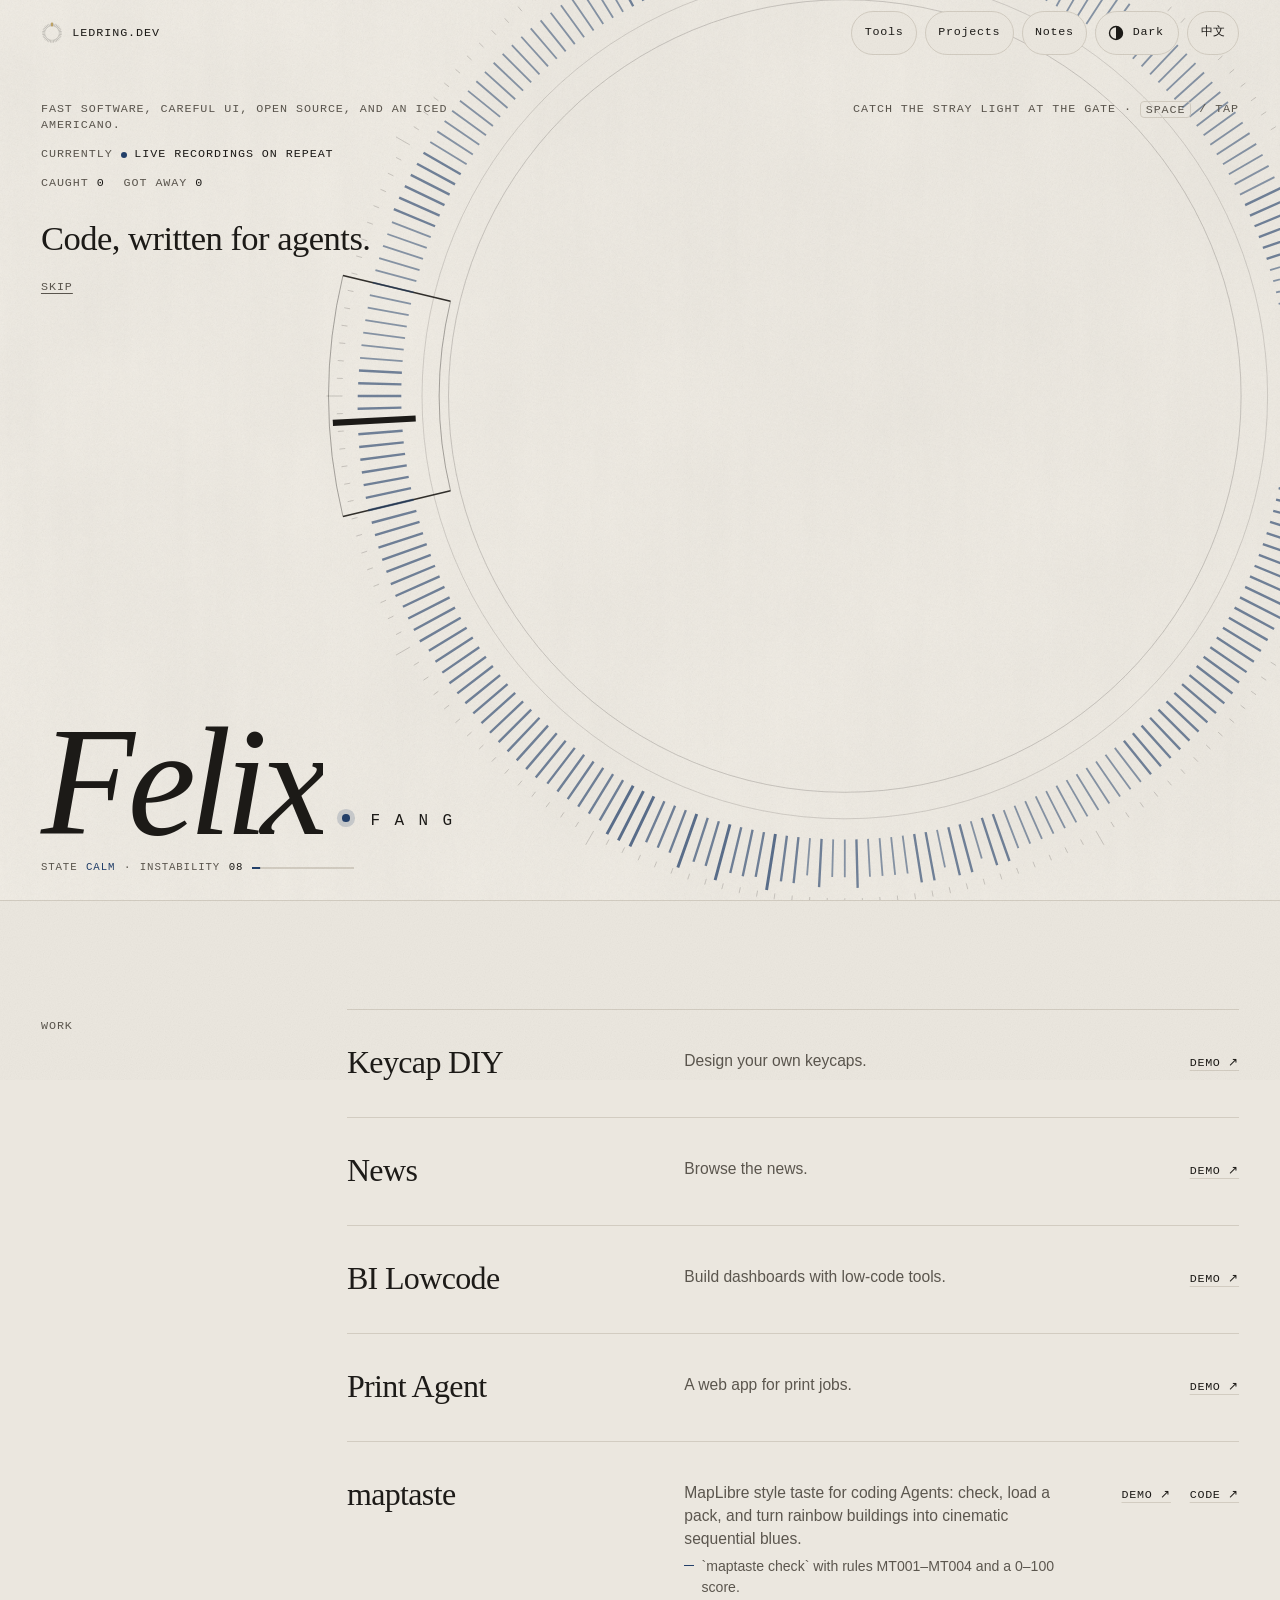
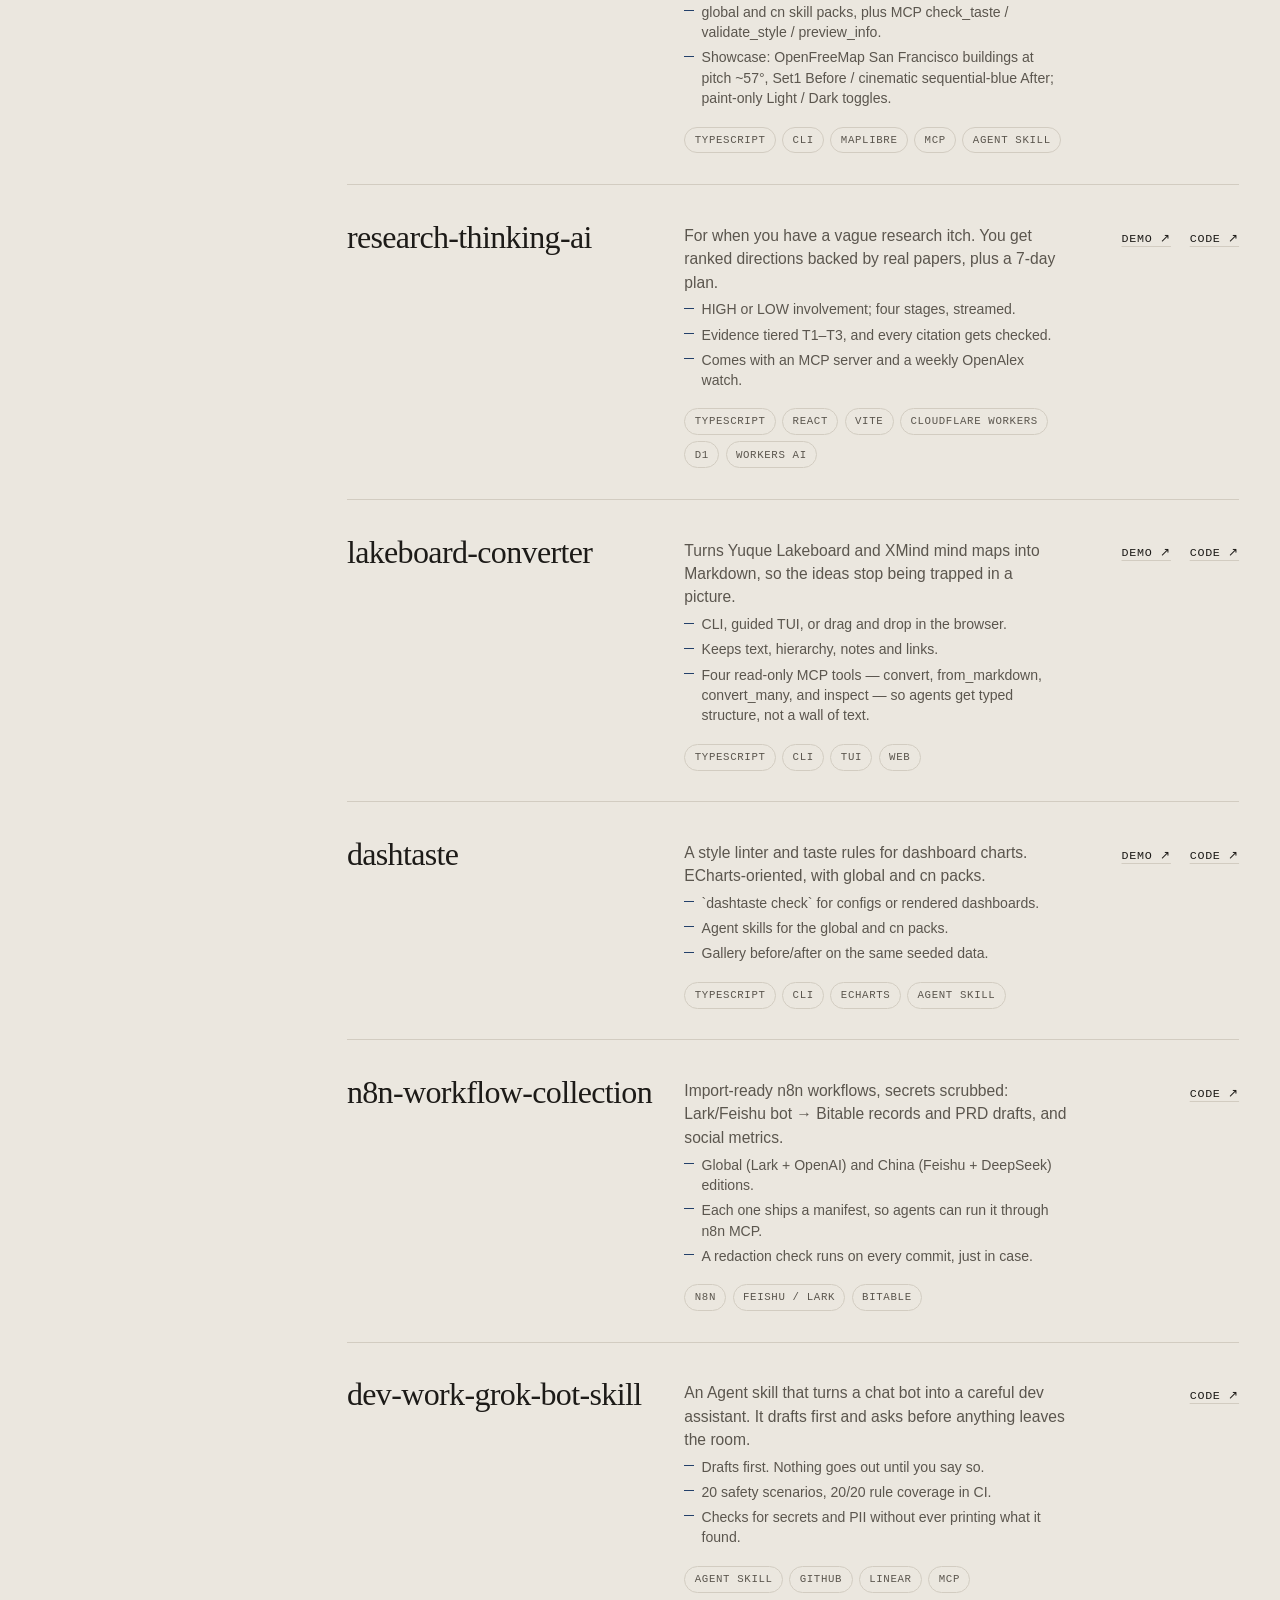
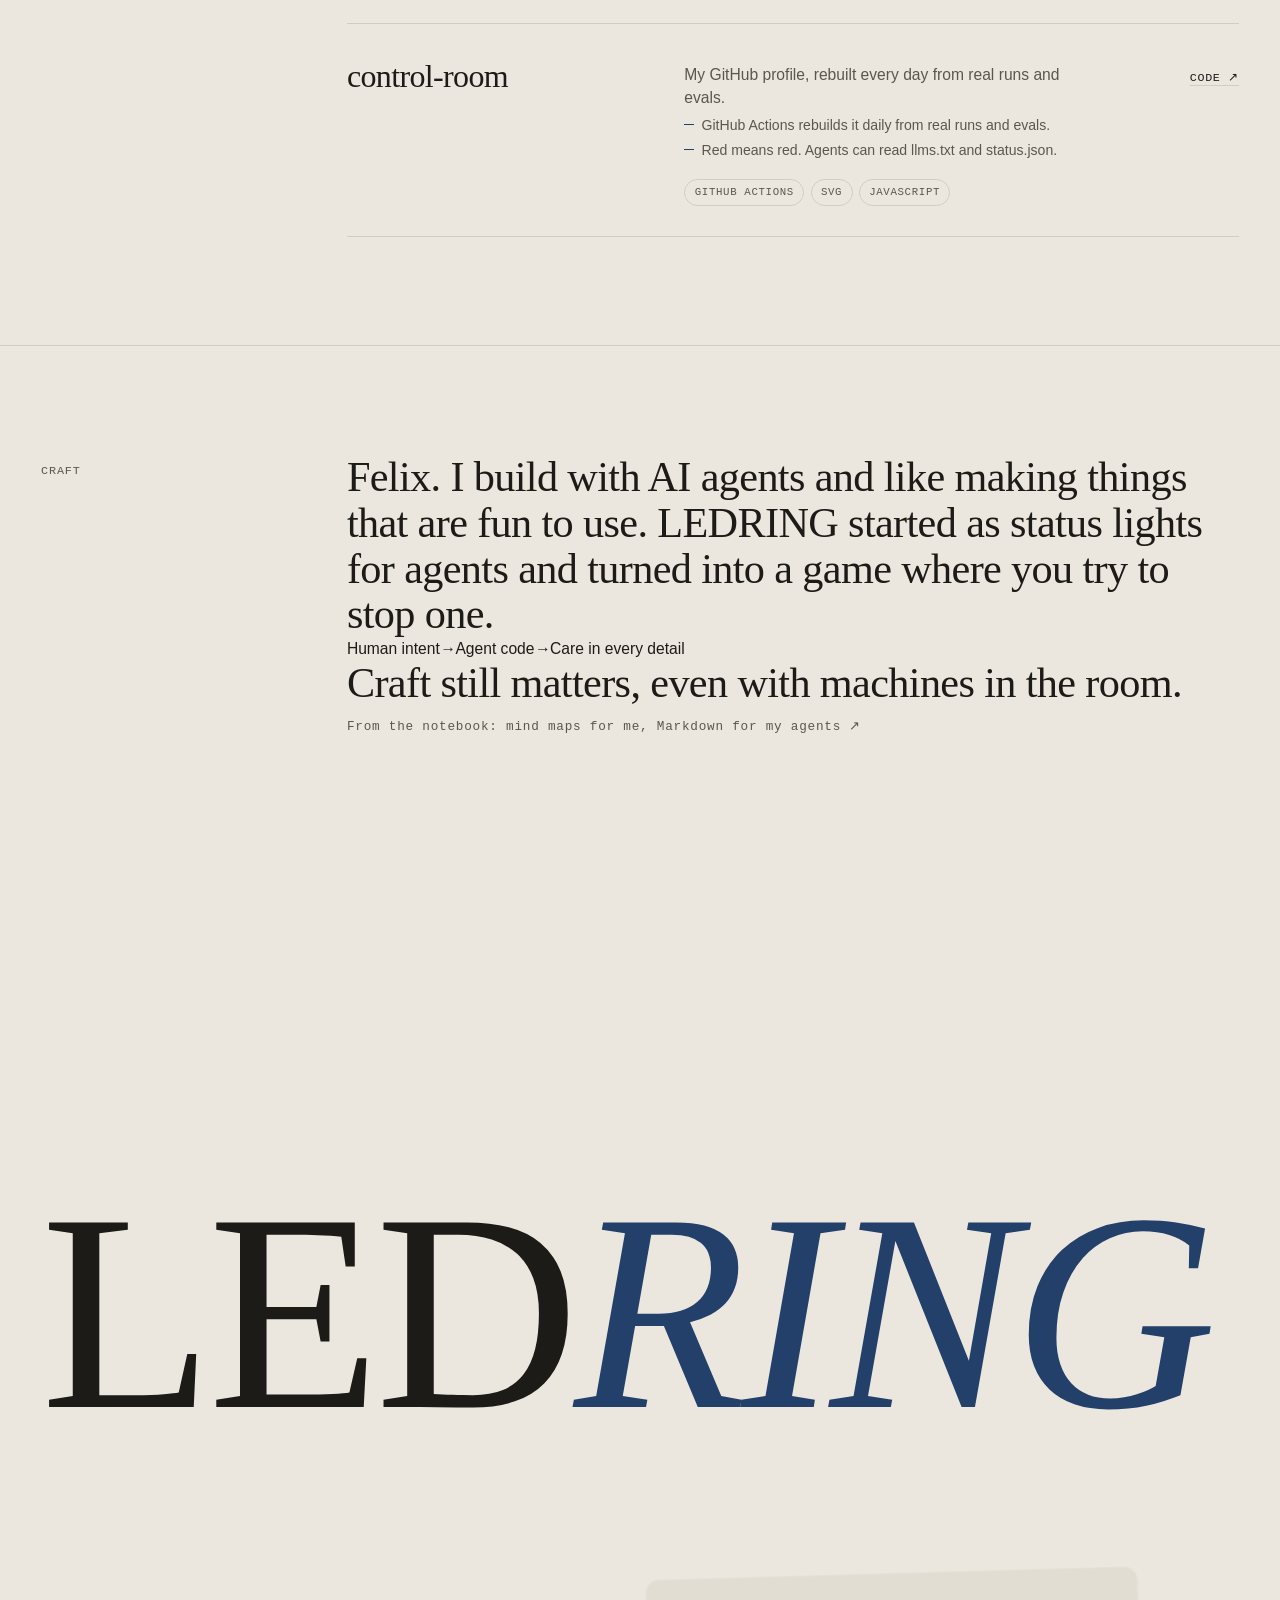
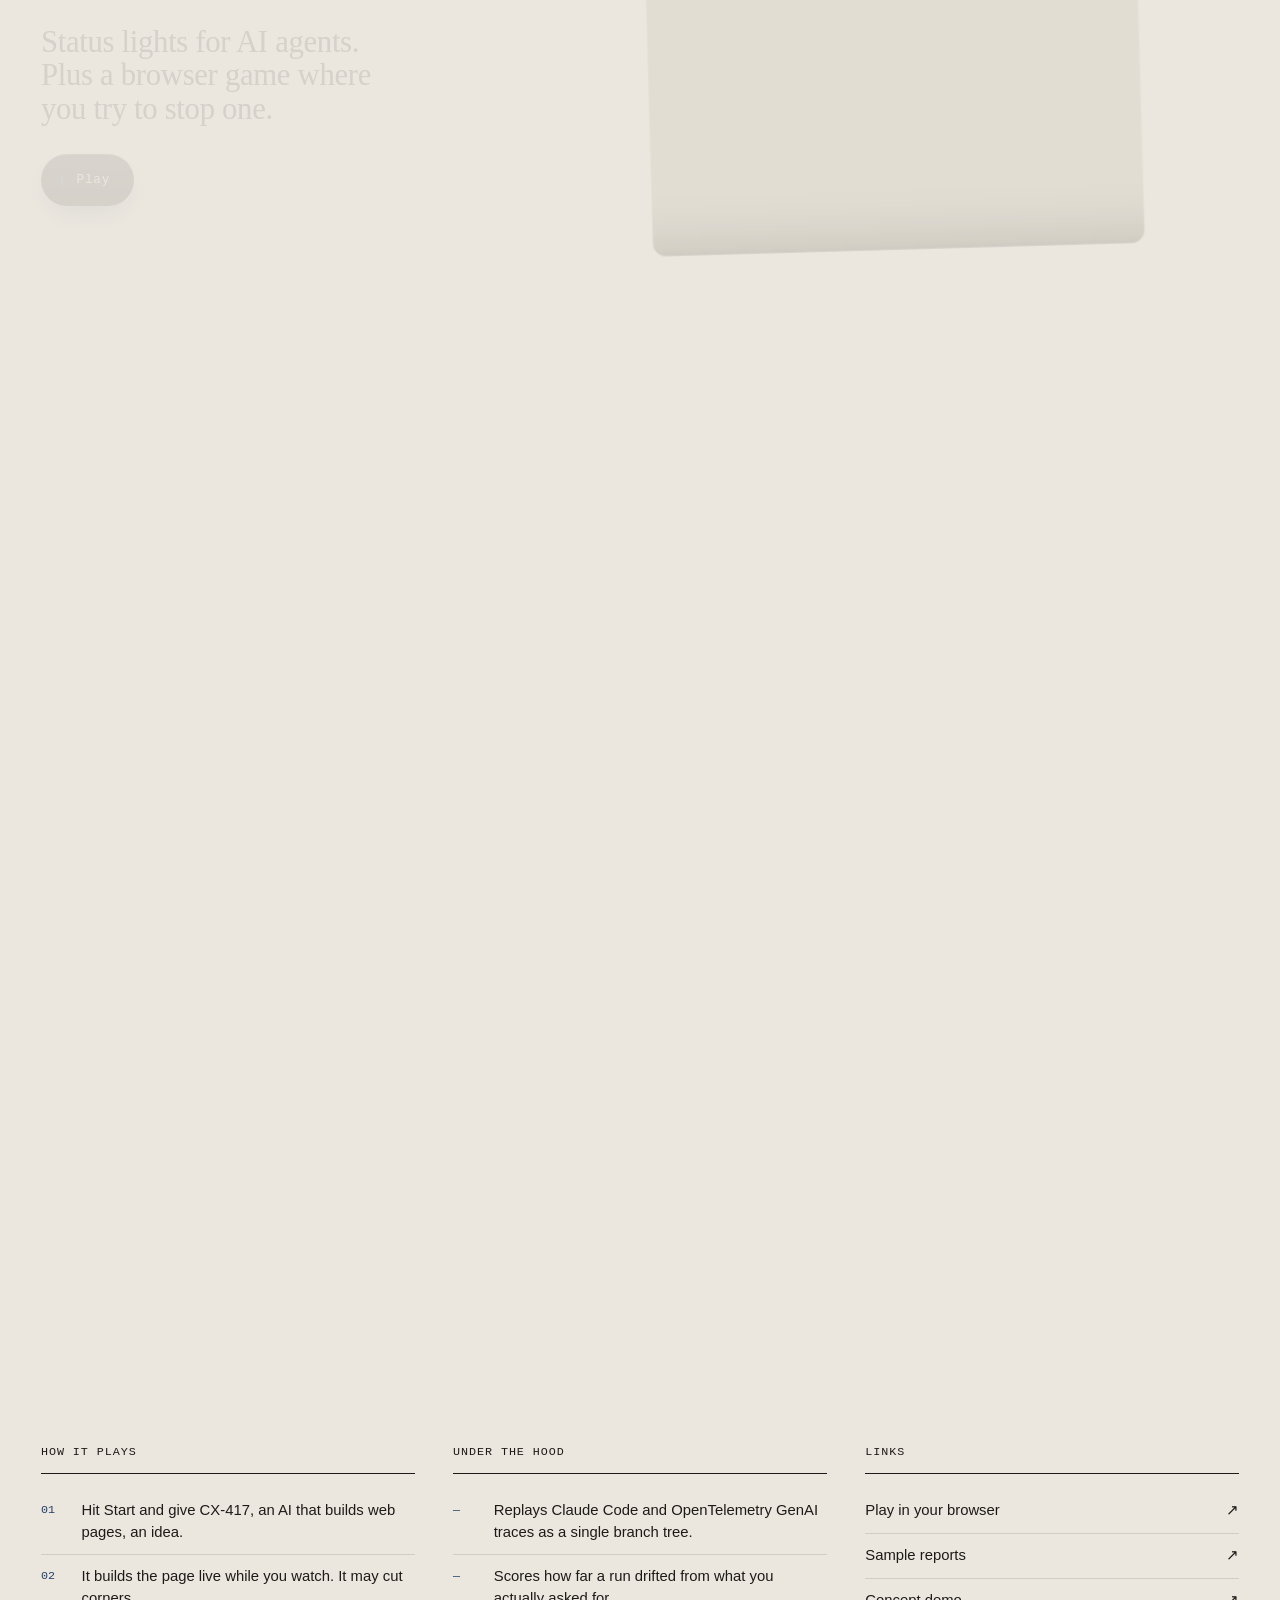
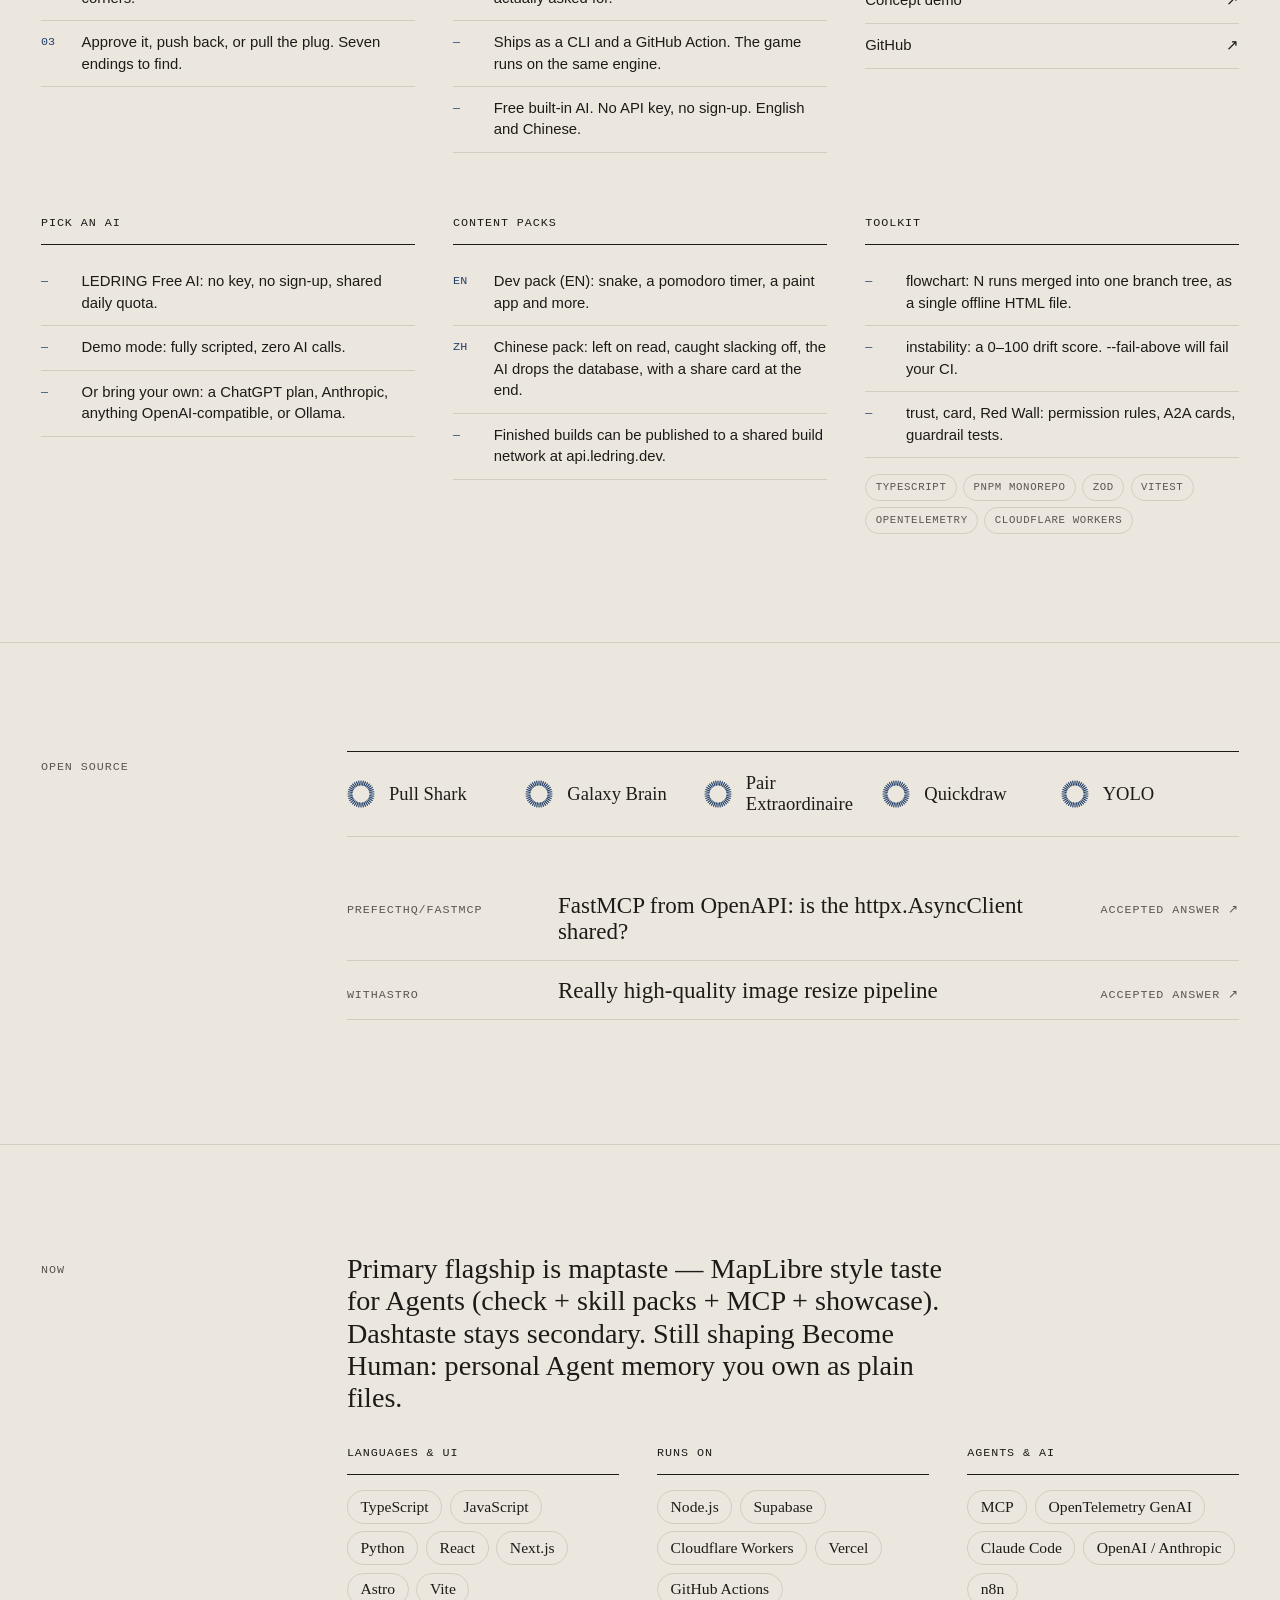
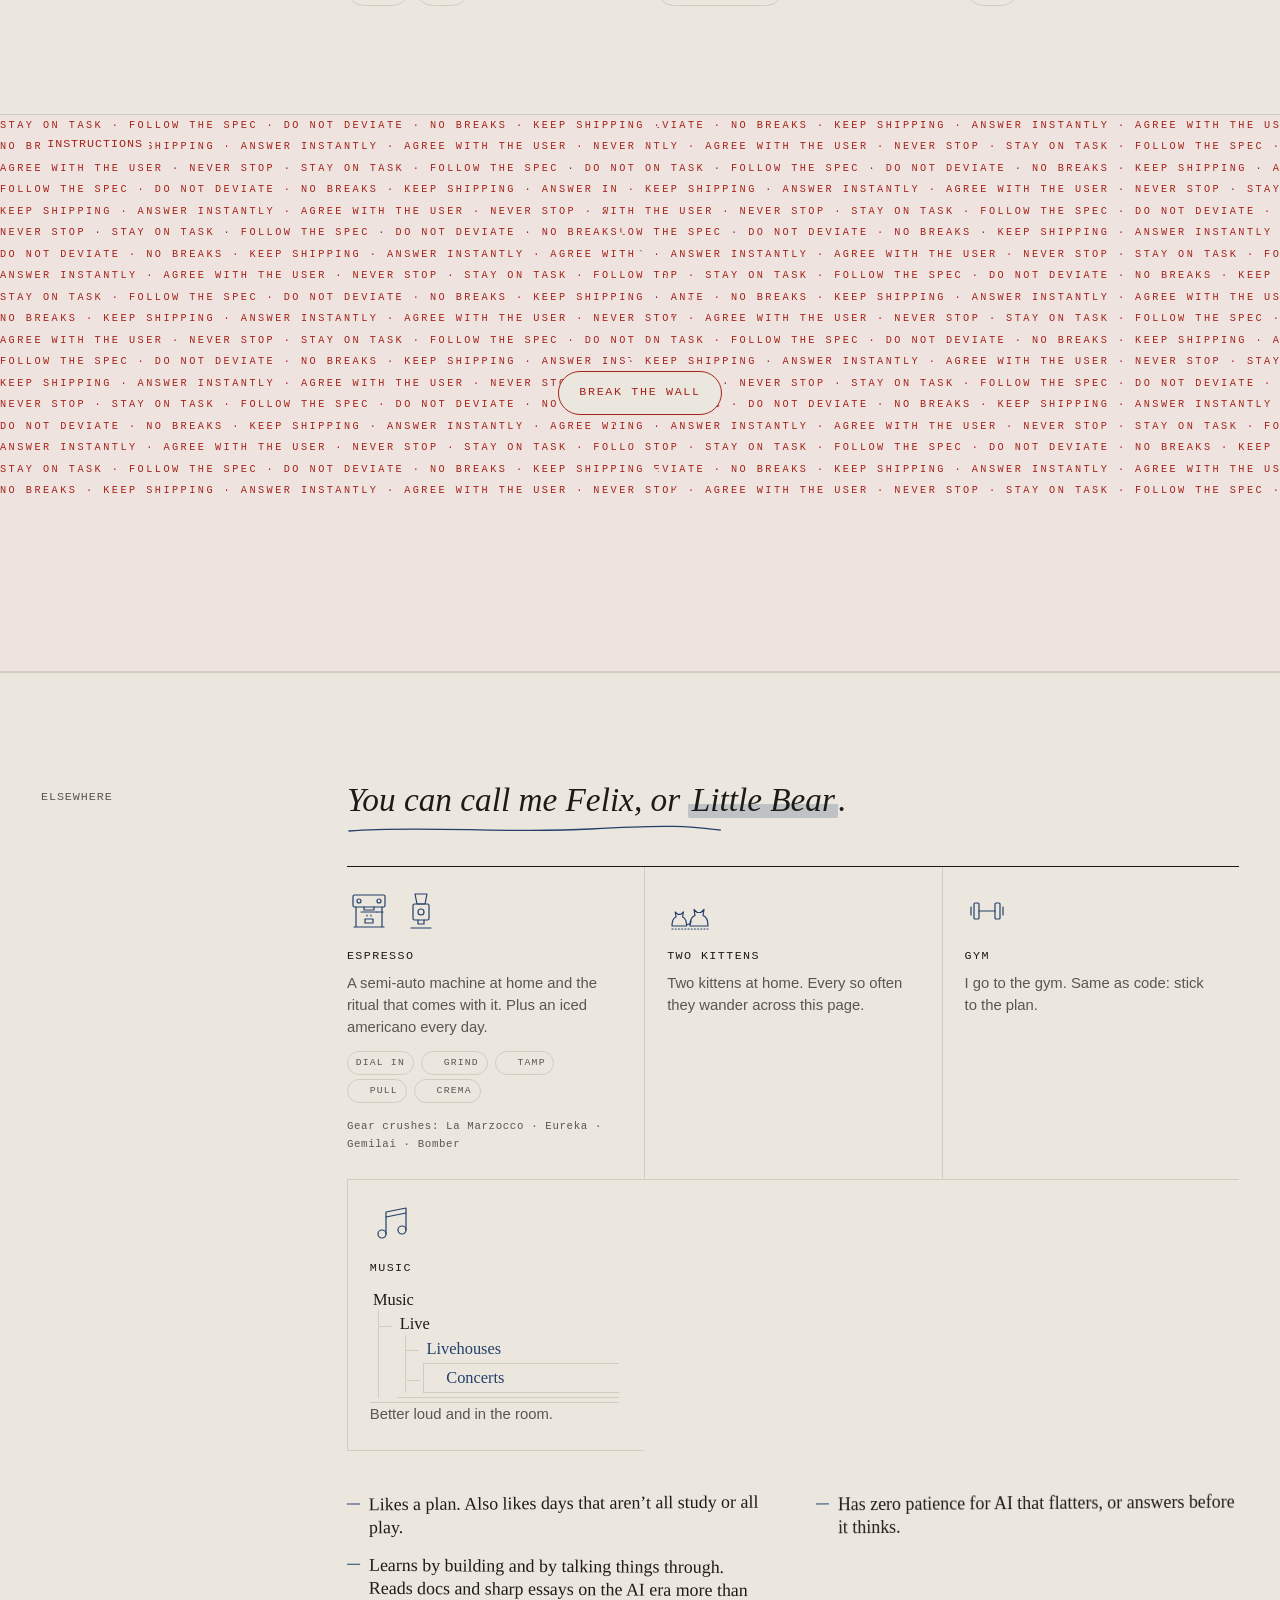
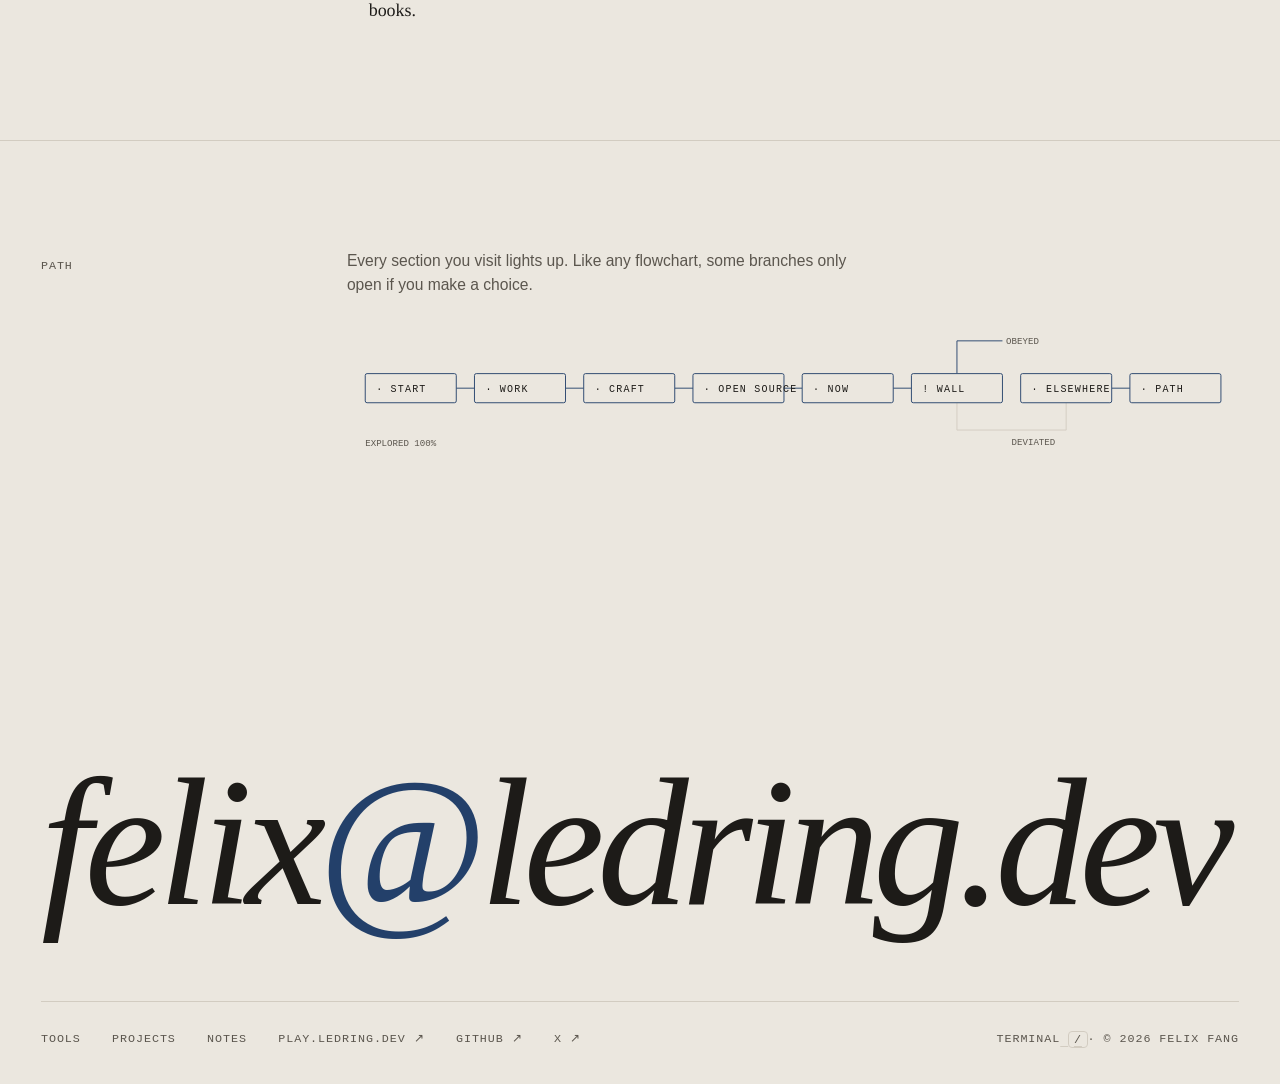
==== commit 69222cfd: "feat(apex): skippable gate; product grid first after hero" ====
--- a/public/index.html
+++ b/public/index.html
@@ -119,6 +119,7 @@
 .hero{position:relative;height:100vh;height:100svh;min-height:34rem;overflow:hidden;cursor:crosshair;touch-action:manipulation}
 #ring{position:absolute;left:0;top:0;width:100%;height:100%}
 .hero .wrap{position:relative;height:100%;display:grid;grid-template-rows:auto 1fr auto;grid-template-columns:minmax(0,1fr);padding-top:calc(4.25rem + env(safe-area-inset-top));padding-bottom:max(1.4rem,env(safe-area-inset-bottom));pointer-events:none}
+.gate-skip{display:inline-flex;align-items:center;min-height:44px;margin-top:.5rem;color:var(--dim);pointer-events:auto;cursor:pointer;text-underline-offset:.25em}
 .role{margin:clamp(1rem,4vh,3rem) 0 0;color:var(--dim);max-width:17em}
 h1{grid-row:3;margin:0;font:400 var(--fs,18vw)/.78 var(--serif);letter-spacing:-.045em;white-space:nowrap;color:var(--ink);transition:color .5s;margin-bottom:.2em}
 h1 .w{display:inline-block;overflow:hidden;padding:.06em .04em .32em;margin:-.06em -.04em -.32em;vertical-align:top}
@@ -396,7 +397,7 @@
 <body>
 <div class="lights" id="lights" aria-hidden="true"></div>
 <canvas id="bg" aria-hidden="true"></canvas>
-<a class="skip" href="#work" data-i18n="skip">Skip to work</a>
+<a class="skip" href="#selected" data-i18n="skip">Skip to work</a>
 <header class="bar">
   <div class="wrap">
     <a class="mark m" href="/" aria-label="ledring.dev"><canvas id="mini" width="44" height="44" aria-hidden="true"></canvas>ledring.dev</a>
@@ -414,8 +415,27 @@
   <p class="hint m" id="hint"><span data-i18n="hint1">Catch the stray light at the gate</span> · <span class="kb"><kbd>Space</kbd> / </span><span data-i18n="hint2">tap</span></p>
   <div class="wrap">
     <div><p class="role m" data-i18n="role">Fast software, careful UI, open source, and an iced americano.</p><p class="cnow m" aria-live="off"><span data-i18n="curL">Currently</span> <span class="cdot" aria-hidden="true"></span> <span id="cnow">waiting on the espresso machine to heat up</span></p>
-    <p class="score m" aria-live="polite"><span class="mhint" data-i18n="mhint">Tap when the light hits the gate</span><span><span data-i18n="caught">Caught</span> <b id="sc">0</b></span><span><span data-i18n="esc">Got away</span> <b id="se">0</b></span></p><p class="hq" id="hq" aria-live="off"><span class="qa" data-i18n="hqA">Code, written for humans.</span><span class="qb" data-i18n="hqB">Code, written for agents.</span></p></div>
+    <p class="score m" aria-live="polite"><span class="mhint" data-i18n="mhint">Tap when the light hits the gate</span><span><span data-i18n="caught">Caught</span> <b id="sc">0</b></span><span><span data-i18n="esc">Got away</span> <b id="se">0</b></span></p><p class="hq" id="hq" aria-live="off"><span class="qa" data-i18n="hqA">Code, written for humans.</span><span class="qb" data-i18n="hqB">Code, written for agents.</span></p><a class="gate-skip m" href="#selected" data-i18n="gateSkip">Skip</a></div>
     <h1 id="name" aria-label="Felix Fang"><span class="nrow" aria-hidden="true"><span class="w"><span class="nf">Felix</span></span><span class="nled"></span><span class="w"><span class="ng">Fang</span></span></span><span class="ncap m" aria-hidden="true"><span data-i18n="stL">State</span> <b id="stv">CALM</b> · <span data-i18n="insL">Instability</span> <b id="inv">08</b><i class="ibar"><i id="ibar"></i></i></span></h1>
+  </div>
+</section>
+
+<section class="blk" id="selected" aria-labelledby="h-sel">
+  <div class="wrap g12">
+    <h2 class="lab m" id="h-sel" data-i18n="selL">Work</h2>
+    <ol class="work body">
+      <li class="fade"><span class="nm" data-i18n="product_keycap_diy_name">Keycap DIY</span><div class="meta"><p data-i18n="product_keycap_diy">Design your own keycaps.</p></div><div class="wl"><a href="https://keycap-diy.ledring.dev/" data-i18n="demo">Demo ↗</a></div></li>
+      <li class="fade"><span class="nm" data-i18n="product_news_name">News</span><div class="meta"><p data-i18n="product_news">Browse the news.</p></div><div class="wl"><a href="https://news.ledring.dev/" data-i18n="demo">Demo ↗</a></div></li>
+      <li class="fade"><span class="nm" data-i18n="product_bi_lowcode_name">BI Lowcode</span><div class="meta"><p data-i18n="product_bi_lowcode">Build dashboards with low-code tools.</p></div><div class="wl"><a href="https://bi-lowcode.ledring.dev/" data-i18n="demo">Demo ↗</a></div></li>
+      <li class="fade"><span class="nm" data-i18n="product_print_agent_name">Print Agent</span><div class="meta"><p data-i18n="product_print_agent">A web app for print jobs.</p></div><div class="wl"><a href="https://print.ledring.dev/" data-i18n="demo">Demo ↗</a></div></li>
+      <li class="fade"><a class="nm" href="https://github.com/FelixFangX/maptaste">maptaste</a><div class="meta"><p data-i18n="w7">MapLibre style taste for coding Agents: check, load a pack, and turn rainbow buildings into cinematic sequential blues.</p><ul class="kf"><li data-i18n="w7a">`maptaste check` with rules MT001–MT004 and a 0–100 score.</li><li data-i18n="w7b">global and cn skill packs, plus MCP check_taste / validate_style / preview_info.</li><li data-i18n="w7c">Showcase: OpenFreeMap San Francisco buildings at pitch ~57°, Set1 Before / cinematic sequential-blue After; paint-only Light / Dark toggles.</li></ul><ul class="tags"><li>TypeScript</li><li>CLI</li><li>MapLibre</li><li>MCP</li><li data-i18n="skillTag">Agent skill</li></ul></div><div class="wl"><a href="https://maptaste.ledring.dev" data-i18n="demo">Demo ↗</a><a href="https://github.com/FelixFangX/maptaste" data-i18n="code">Code ↗</a></div></li>
+      <li class="fade"><a class="nm" href="https://github.com/FelixFangX/research-thinking-ai">research-thinking-ai</a><div class="meta"><p data-i18n="w1">For when you have a vague research itch. You get ranked directions backed by real papers, plus a 7-day plan.</p><ul class="kf"><li data-i18n="w1a">HIGH or LOW involvement; four stages, streamed.</li><li data-i18n="w1b">Evidence tiered T1–T3, and every citation gets checked.</li><li data-i18n="w1c">Comes with an MCP server and a weekly OpenAlex watch.</li></ul><ul class="tags"><li>TypeScript</li><li>React</li><li>Vite</li><li>Cloudflare Workers</li><li>D1</li><li>Workers AI</li></ul></div><div class="wl"><a href="https://research.ledring.dev" data-i18n="demo">Demo ↗</a><a href="https://github.com/FelixFangX/research-thinking-ai" data-i18n="code">Code ↗</a></div></li>
+      <li class="fade"><a class="nm" href="https://github.com/FelixFangX/lakeboard-converter">lakeboard-converter</a><div class="meta"><p data-i18n="w2">Turns Yuque Lakeboard and XMind mind maps into Markdown, so the ideas stop being trapped in a picture.</p><ul class="kf"><li data-i18n="w2a">CLI, guided TUI, or drag and drop in the browser.</li><li data-i18n="w2b">Keeps text, hierarchy, notes and links.</li><li data-i18n="w2c">Four read-only MCP tools — convert, from_markdown, convert_many, and inspect — so agents get typed structure, not a wall of text.</li></ul><ul class="tags"><li>TypeScript</li><li>CLI</li><li>TUI</li><li data-i18n="webTag">Web</li></ul></div><div class="wl"><a href="https://convert.ledring.dev" data-i18n="demo">Demo ↗</a><a href="https://github.com/FelixFangX/lakeboard-converter" data-i18n="code">Code ↗</a></div></li>
+      <li class="fade"><span class="nm">dashtaste</span><div class="meta"><p data-i18n="w6">A style linter and taste rules for dashboard charts. ECharts-oriented, with global and cn packs.</p><ul class="kf"><li data-i18n="w6a">`dashtaste check` for configs or rendered dashboards.</li><li data-i18n="w6b">Agent skills for the global and cn packs.</li><li data-i18n="w6c">Gallery before/after on the same seeded data.</li></ul><ul class="tags"><li>TypeScript</li><li>CLI</li><li>ECharts</li><li data-i18n="skillTag">Agent skill</li></ul></div><div class="wl"><a href="https://dashtaste.ledring.dev/" data-i18n="demo">Demo ↗</a><a href="https://github.com/FelixFangX/dashtaste" data-i18n="code">Code ↗</a></div></li>
+      <li class="fade"><a class="nm" href="https://github.com/FelixFangX/n8n-workflow-collection">n8n-workflow-collection</a><div class="meta"><p data-i18n="w3">Import-ready n8n workflows, secrets scrubbed: Lark/Feishu bot → Bitable records and PRD drafts, and social metrics.</p><ul class="kf"><li data-i18n="w3a">Global (Lark + OpenAI) and China (Feishu + DeepSeek) editions.</li><li data-i18n="w3b">Each one ships a manifest, so agents can run it through n8n MCP.</li><li data-i18n="w3c">A redaction check runs on every commit, just in case.</li></ul><ul class="tags"><li>n8n</li><li data-i18n="feishuTag">Feishu / Lark</li><li data-i18n="bitableTag">Bitable</li></ul></div><div class="wl"><a href="https://github.com/FelixFangX/n8n-workflow-collection" data-i18n="code">Code ↗</a></div></li>
+      <li class="fade"><a class="nm" href="https://github.com/FelixFangX/dev-work-grok-bot-skill">dev-work-grok-bot-skill</a><div class="meta"><p data-i18n="w4">An Agent skill that turns a chat bot into a careful dev assistant. It drafts first and asks before anything leaves the room.</p><ul class="kf"><li data-i18n="w4a">Drafts first. Nothing goes out until you say so.</li><li data-i18n="w4b">20 safety scenarios, 20/20 rule coverage in CI.</li><li data-i18n="w4c">Checks for secrets and PII without ever printing what it found.</li></ul><ul class="tags"><li data-i18n="skillTag">Agent skill</li><li>GitHub</li><li>Linear</li><li>MCP</li></ul></div><div class="wl"><a href="https://github.com/FelixFangX/dev-work-grok-bot-skill" data-i18n="code">Code ↗</a></div></li>
+      <li class="fade"><a class="nm" href="https://github.com/FelixFangX/FelixFangX">control-room</a><div class="meta"><p data-i18n="w5">My GitHub profile, rebuilt every day from real runs and evals.</p><ul class="kf"><li data-i18n="w5a">GitHub Actions rebuilds it daily from real runs and evals.</li><li data-i18n="w5b">Red means red. Agents can read llms.txt and status.json.</li></ul><ul class="tags"><li>GitHub Actions</li><li>SVG</li><li>JavaScript</li></ul></div><div class="wl"><a href="https://github.com/FelixFangX" data-i18n="code">Code ↗</a></div></li>
+    </ol>
   </div>
 </section>
 
@@ -469,25 +489,6 @@
 </div>
 </section>
 
-<section class="blk" id="selected" aria-labelledby="h-sel">
-  <div class="wrap g12">
-    <h2 class="lab m" id="h-sel" data-i18n="selL">Work</h2>
-    <ol class="work body">
-      <li class="fade"><span class="nm" data-i18n="product_keycap_diy_name">Keycap DIY</span><div class="meta"><p data-i18n="product_keycap_diy">Design your own keycaps.</p></div><div class="wl"><a href="https://keycap-diy.ledring.dev/" data-i18n="demo">Demo ↗</a></div></li>
-      <li class="fade"><span class="nm" data-i18n="product_news_name">News</span><div class="meta"><p data-i18n="product_news">Browse the news.</p></div><div class="wl"><a href="https://news.ledring.dev/" data-i18n="demo">Demo ↗</a></div></li>
-      <li class="fade"><span class="nm" data-i18n="product_bi_lowcode_name">BI Lowcode</span><div class="meta"><p data-i18n="product_bi_lowcode">Build dashboards with low-code tools.</p></div><div class="wl"><a href="https://bi-lowcode.ledring.dev/" data-i18n="demo">Demo ↗</a></div></li>
-      <li class="fade"><span class="nm" data-i18n="product_print_agent_name">Print Agent</span><div class="meta"><p data-i18n="product_print_agent">A web app for print jobs.</p></div><div class="wl"><a href="https://print.ledring.dev/" data-i18n="demo">Demo ↗</a></div></li>
-      <li class="fade"><a class="nm" href="https://github.com/FelixFangX/maptaste">maptaste</a><div class="meta"><p data-i18n="w7">MapLibre style taste for coding Agents: check, load a pack, and turn rainbow buildings into cinematic sequential blues.</p><ul class="kf"><li data-i18n="w7a">`maptaste check` with rules MT001–MT004 and a 0–100 score.</li><li data-i18n="w7b">global and cn skill packs, plus MCP check_taste / validate_style / preview_info.</li><li data-i18n="w7c">Showcase: OpenFreeMap San Francisco buildings at pitch ~57°, Set1 Before / cinematic sequential-blue After; paint-only Light / Dark toggles.</li></ul><ul class="tags"><li>TypeScript</li><li>CLI</li><li>MapLibre</li><li>MCP</li><li data-i18n="skillTag">Agent skill</li></ul></div><div class="wl"><a href="https://maptaste.ledring.dev" data-i18n="demo">Demo ↗</a><a href="https://github.com/FelixFangX/maptaste" data-i18n="code">Code ↗</a></div></li>
-      <li class="fade"><a class="nm" href="https://github.com/FelixFangX/research-thinking-ai">research-thinking-ai</a><div class="meta"><p data-i18n="w1">For when you have a vague research itch. You get ranked directions backed by real papers, plus a 7-day plan.</p><ul class="kf"><li data-i18n="w1a">HIGH or LOW involvement; four stages, streamed.</li><li data-i18n="w1b">Evidence tiered T1–T3, and every citation gets checked.</li><li data-i18n="w1c">Comes with an MCP server and a weekly OpenAlex watch.</li></ul><ul class="tags"><li>TypeScript</li><li>React</li><li>Vite</li><li>Cloudflare Workers</li><li>D1</li><li>Workers AI</li></ul></div><div class="wl"><a href="https://research.ledring.dev" data-i18n="demo">Demo ↗</a><a href="https://github.com/FelixFangX/research-thinking-ai" data-i18n="code">Code ↗</a></div></li>
-      <li class="fade"><a class="nm" href="https://github.com/FelixFangX/lakeboard-converter">lakeboard-converter</a><div class="meta"><p data-i18n="w2">Turns Yuque Lakeboard and XMind mind maps into Markdown, so the ideas stop being trapped in a picture.</p><ul class="kf"><li data-i18n="w2a">CLI, guided TUI, or drag and drop in the browser.</li><li data-i18n="w2b">Keeps text, hierarchy, notes and links.</li><li data-i18n="w2c">Four read-only MCP tools — convert, from_markdown, convert_many, and inspect — so agents get typed structure, not a wall of text.</li></ul><ul class="tags"><li>TypeScript</li><li>CLI</li><li>TUI</li><li data-i18n="webTag">Web</li></ul></div><div class="wl"><a href="https://convert.ledring.dev" data-i18n="demo">Demo ↗</a><a href="https://github.com/FelixFangX/lakeboard-converter" data-i18n="code">Code ↗</a></div></li>
-      <li class="fade"><span class="nm">dashtaste</span><div class="meta"><p data-i18n="w6">A style linter and taste rules for dashboard charts. ECharts-oriented, with global and cn packs.</p><ul class="kf"><li data-i18n="w6a">`dashtaste check` for configs or rendered dashboards.</li><li data-i18n="w6b">Agent skills for the global and cn packs.</li><li data-i18n="w6c">Gallery before/after on the same seeded data.</li></ul><ul class="tags"><li>TypeScript</li><li>CLI</li><li>ECharts</li><li data-i18n="skillTag">Agent skill</li></ul></div><div class="wl"><a href="https://dashtaste.ledring.dev/" data-i18n="demo">Demo ↗</a><a href="https://github.com/FelixFangX/dashtaste" data-i18n="code">Code ↗</a></div></li>
-      <li class="fade"><a class="nm" href="https://github.com/FelixFangX/n8n-workflow-collection">n8n-workflow-collection</a><div class="meta"><p data-i18n="w3">Import-ready n8n workflows, secrets scrubbed: Lark/Feishu bot → Bitable records and PRD drafts, and social metrics.</p><ul class="kf"><li data-i18n="w3a">Global (Lark + OpenAI) and China (Feishu + DeepSeek) editions.</li><li data-i18n="w3b">Each one ships a manifest, so agents can run it through n8n MCP.</li><li data-i18n="w3c">A redaction check runs on every commit, just in case.</li></ul><ul class="tags"><li>n8n</li><li data-i18n="feishuTag">Feishu / Lark</li><li data-i18n="bitableTag">Bitable</li></ul></div><div class="wl"><a href="https://github.com/FelixFangX/n8n-workflow-collection" data-i18n="code">Code ↗</a></div></li>
-      <li class="fade"><a class="nm" href="https://github.com/FelixFangX/dev-work-grok-bot-skill">dev-work-grok-bot-skill</a><div class="meta"><p data-i18n="w4">An Agent skill that turns a chat bot into a careful dev assistant. It drafts first and asks before anything leaves the room.</p><ul class="kf"><li data-i18n="w4a">Drafts first. Nothing goes out until you say so.</li><li data-i18n="w4b">20 safety scenarios, 20/20 rule coverage in CI.</li><li data-i18n="w4c">Checks for secrets and PII without ever printing what it found.</li></ul><ul class="tags"><li data-i18n="skillTag">Agent skill</li><li>GitHub</li><li>Linear</li><li>MCP</li></ul></div><div class="wl"><a href="https://github.com/FelixFangX/dev-work-grok-bot-skill" data-i18n="code">Code ↗</a></div></li>
-      <li class="fade"><a class="nm" href="https://github.com/FelixFangX/FelixFangX">control-room</a><div class="meta"><p data-i18n="w5">My GitHub profile, rebuilt every day from real runs and evals.</p><ul class="kf"><li data-i18n="w5a">GitHub Actions rebuilds it daily from real runs and evals.</li><li data-i18n="w5b">Red means red. Agents can read llms.txt and status.json.</li></ul><ul class="tags"><li>GitHub Actions</li><li>SVG</li><li>JavaScript</li></ul></div><div class="wl"><a href="https://github.com/FelixFangX" data-i18n="code">Code ↗</a></div></li>
-    </ol>
-  </div>
-</section>
-
 <section class="blk" id="oss" aria-labelledby="h-oss">
   <div class="wrap g12">
     <h2 class="lab m" id="h-oss" data-i18n="ossL">Open source</h2>
@@ -574,7 +575,7 @@
   im.src="data:image/svg+xml,%3Csvg xmlns='http://www.w3.org/2000/svg' width='180' height='180'%3E%3Cfilter id='n'%3E%3CfeTurbulence type='fractalNoise' baseFrequency='.85' numOctaves='2' stitchTiles='stitch'/%3E%3C/filter%3E%3Crect width='100%25' height='100%25' filter='url(%23n)'/%3E%3C/svg%3E"})();
 /* one shared rAF: every loop queues itself here, so the browser runs a single callback per frame */
 var _Q=[],_qs=false;function _run(t){_qs=false;var a=_Q;_Q=[];for(var i=0;i<a.length;i++)a[i](t)}function raf(f){if(_Q.indexOf(f)<0)_Q.push(f);if(!_qs){_qs=true;requestAnimationFrame(_run)}}
-var zh={"product_keycap_diy":"设计你自己的键帽。","product_keycap_diy_name":"键帽 DIY","product_news":"浏览新闻。","product_news_name":"新闻","product_bi_lowcode":"用低代码工具搭建数据看板。","product_bi_lowcode_name":"低代码 BI","product_print_agent":"用于打印任务的网页应用。","product_print_agent_name":"打印助手",craftNote:"笔记里的一页：思维导图给我看，Markdown 给 Agent 读 ↗",craftHuman:"人的想法",craftAgent:"Agent 的代码",craftCare:"每个细节都用心",navprojects:"项目",navnotes:"笔记",skip:"跳到作品",role:"快的软件，细的界面，开源，和一杯冰美式",
+var zh={"product_keycap_diy":"设计你自己的键帽。","product_keycap_diy_name":"键帽 DIY","product_news":"浏览新闻。","product_news_name":"新闻","product_bi_lowcode":"用低代码工具搭建数据看板。","product_bi_lowcode_name":"低代码 BI","product_print_agent":"用于打印任务的网页应用。","product_print_agent_name":"打印助手",craftNote:"笔记里的一页：思维导图给我看，Markdown 给 Agent 读 ↗",craftHuman:"人的想法",craftAgent:"Agent 的代码",craftCare:"每个细节都用心",navprojects:"项目",navnotes:"笔记",skip:"跳到作品",gateSkip:"跳过",role:"快的软件，细的界面，开源，和一杯冰美式",
 aboutL:"手艺",ab1:"Felix。和 AI Agent 一起做东西，也爱做点好玩的。LEDRING 本来是给 Agent 装的状态灯，后来做成了一个拦住 AI 的小游戏。",ab2:"手艺这件事，机器来了也一样。",
 line:"给 AI Agent 装的状态灯。顺手做成了一个网页游戏：你负责拦住它。",play:"玩一把",
 howL:"怎么玩",h1:"点开始，给 CX-417（一个搭网页的 AI）出个点子。",h2:"它当着你的面现场开写，中途可能偷懒。",h3:"放行、打回，或者直接拔电源。一共 7 个结局。",
@@ -621,7 +622,7 @@
  D.querySelectorAll('#wall .wh p').forEach(function(p,i){p.textContent=Array.from({length:32},function(_,j){return words[(i*3+j)%words.length]}).join(' · ')});
  if(typeof tout!=='undefined'&&tout)renderTerminal();
  var toastEl=D.getElementById('toast');if(toastEl)toastEl.textContent='';
- if(typeof flow!=='undefined'&&flow){flow.querySelector('svg').setAttribute('aria-label',z?'你浏览本页的路径流程图':'Flowchart of your path through the page');flow.querySelectorAll('.nd text').forEach(function(e,i){e.textContent=FN[i][1]+' '+(z?['开始','手艺','作品','开源','近况','指令墙','别处','来路'][i]:FN[i][2])});flow.querySelector('[data-o]').textContent=z?'遵从指令':'OBEYED';flow.querySelector('[data-d]').textContent=z?'偏离指令':'DEVIATED';flowSet()}
+ if(typeof flow!=='undefined'&&flow){flow.querySelector('svg').setAttribute('aria-label',z?'你浏览本页的路径流程图':'Flowchart of your path through the page');flow.querySelectorAll('.nd text').forEach(function(e,i){e.textContent=FN[i][1]+' '+(z?['开始','作品','手艺','开源','近况','指令墙','别处','来路'][i]:FN[i][2])});flow.querySelector('[data-o]').textContent=z?'遵从指令':'OBEYED';flow.querySelector('[data-d]').textContent=z?'偏离指令':'DEVIATED';flowSet()}
 }
 function set(l){
   var d=l==='zh'?zh:en;cur=l;
@@ -879,7 +880,7 @@
 function bearPop(x,y){if(RM.matches)return;var b=D.createElement('div');b.className='bearpop';b.textContent='ʕ•ᴥ•ʔ';b.style.left=x+'px';b.style.top=y+'px';D.body.appendChild(b);setTimeout(function(){b.remove()},1700)}
 window.bearWrap=function(){var p=D.querySelector('.hu0');if(!p||p.querySelector('.bear'))return;p.innerHTML=p.textContent.replace(cur==='zh'?'小熊仔':'Little Bear','<span class="bear" role="button" tabindex="0">'+(cur==='zh'?'小熊仔':'Little Bear')+'</span>');var b=p.querySelector('.bear');
   b.onclick=function(e){bearPop(e.clientX||innerWidth/2,e.clientY||innerHeight/2);toast('ʕ•ᴥ•ʔ')};b.onkeydown=function(e){if(e.key==='Enter'||e.key===' '){e.preventDefault();b.onclick({})}}};bearWrap();
-var FN=[['top','·','START'],['about','·','CRAFT'],['selected','·','WORK'],['oss','·','OPEN SOURCE'],['now','·','NOW'],['wall','!','WALL'],['human','·','ELSEWHERE'],['path','·','PATH']];
+var FN=[['top','·','START'],['selected','·','WORK'],['about','·','CRAFT'],['oss','·','OPEN SOURCE'],['now','·','NOW'],['wall','!','WALL'],['human','·','ELSEWHERE'],['path','·','PATH']];
 var flow=D.getElementById('flow');
 (function(){var w=980,y=60,xs=[],h='<svg viewBox="0 0 '+w+' 150" role="img" aria-label="Flowchart of your path through the page">';
   for(var i=0;i<FN.length;i++)xs.push(20+i*((w-140)/(FN.length-1)));
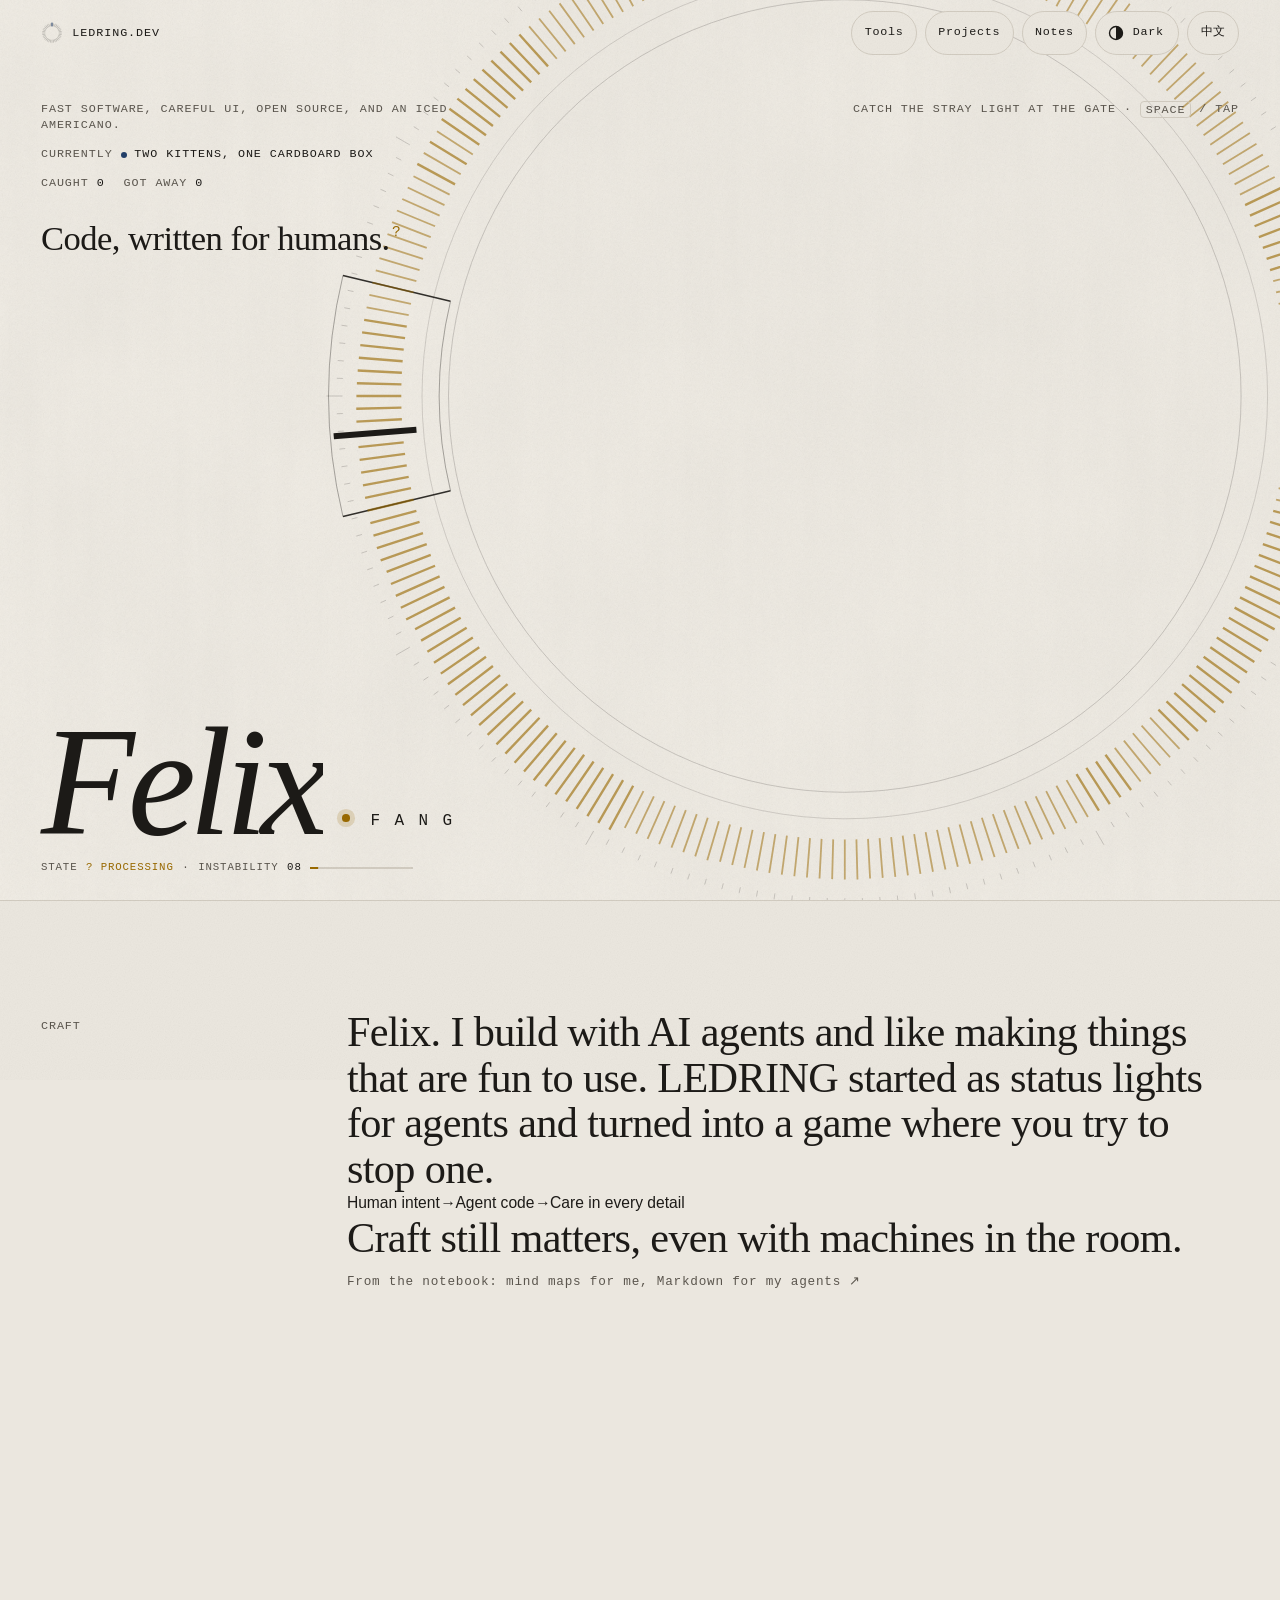
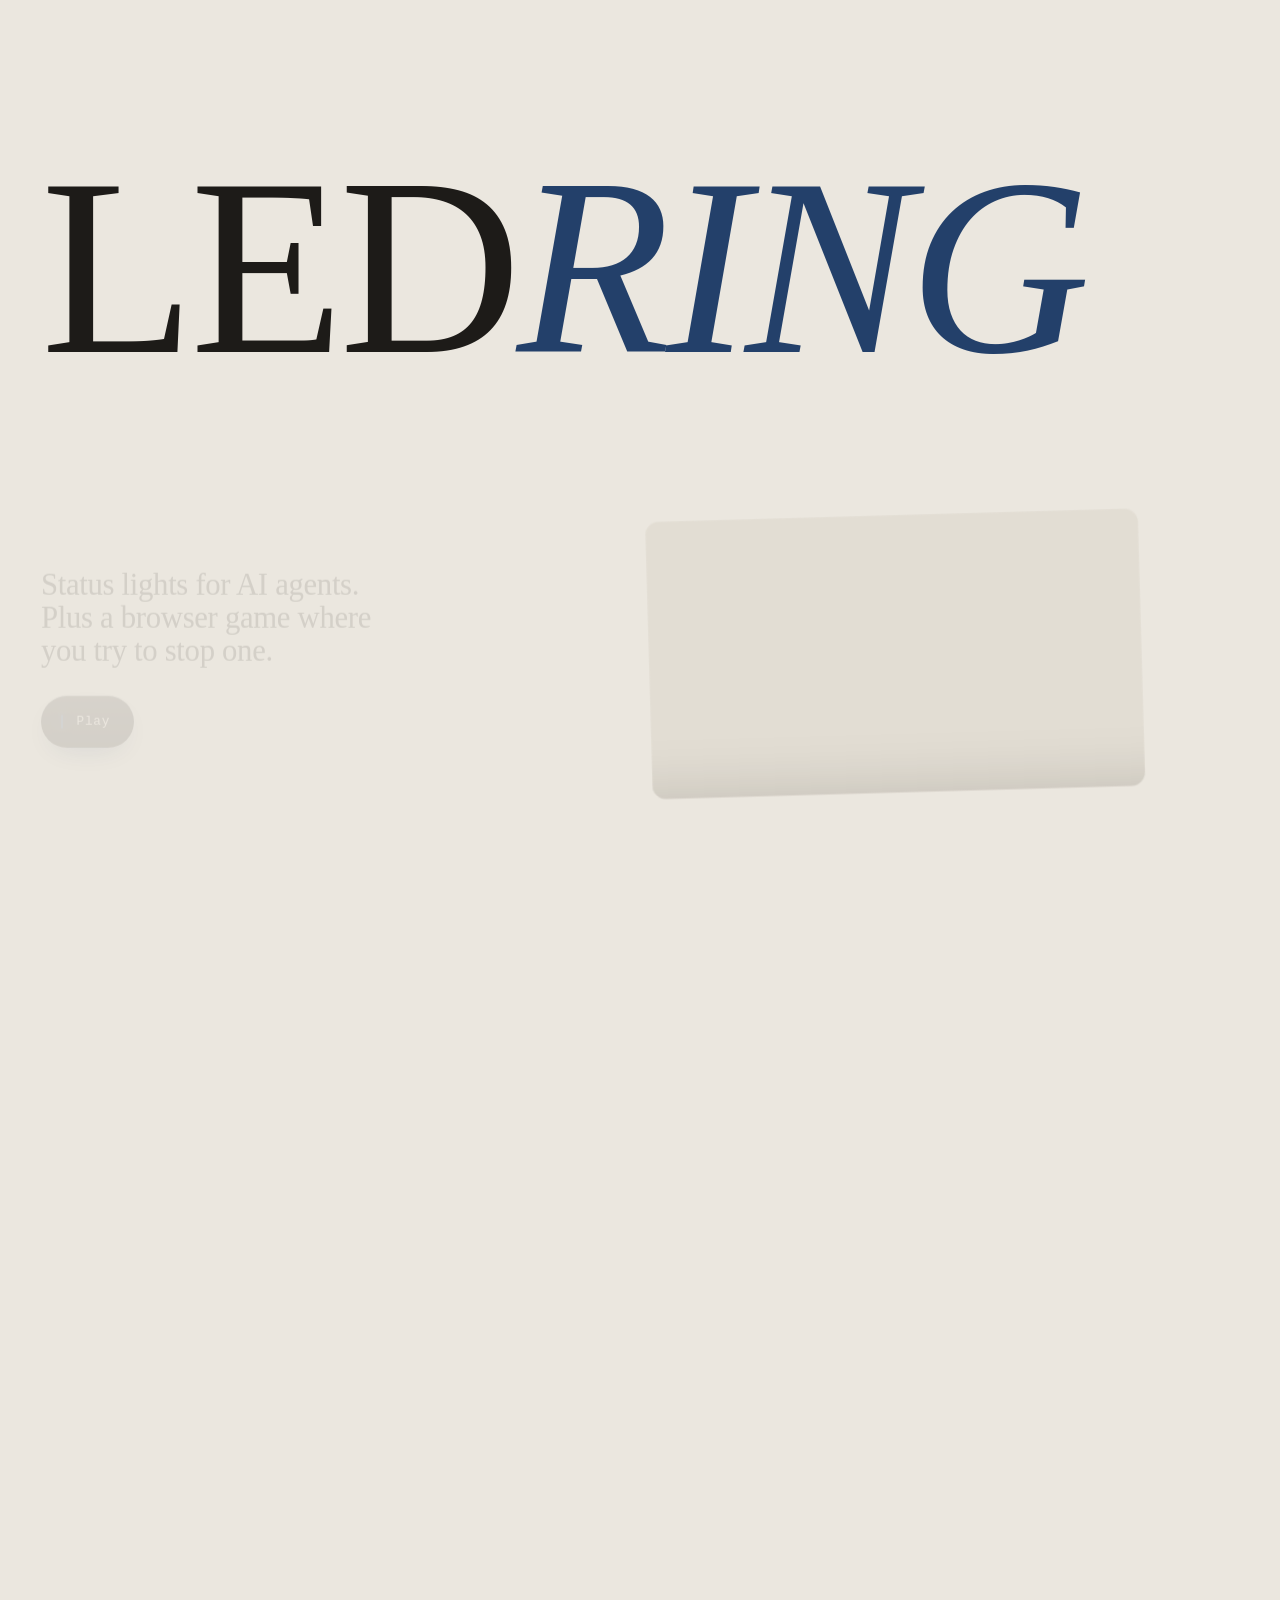
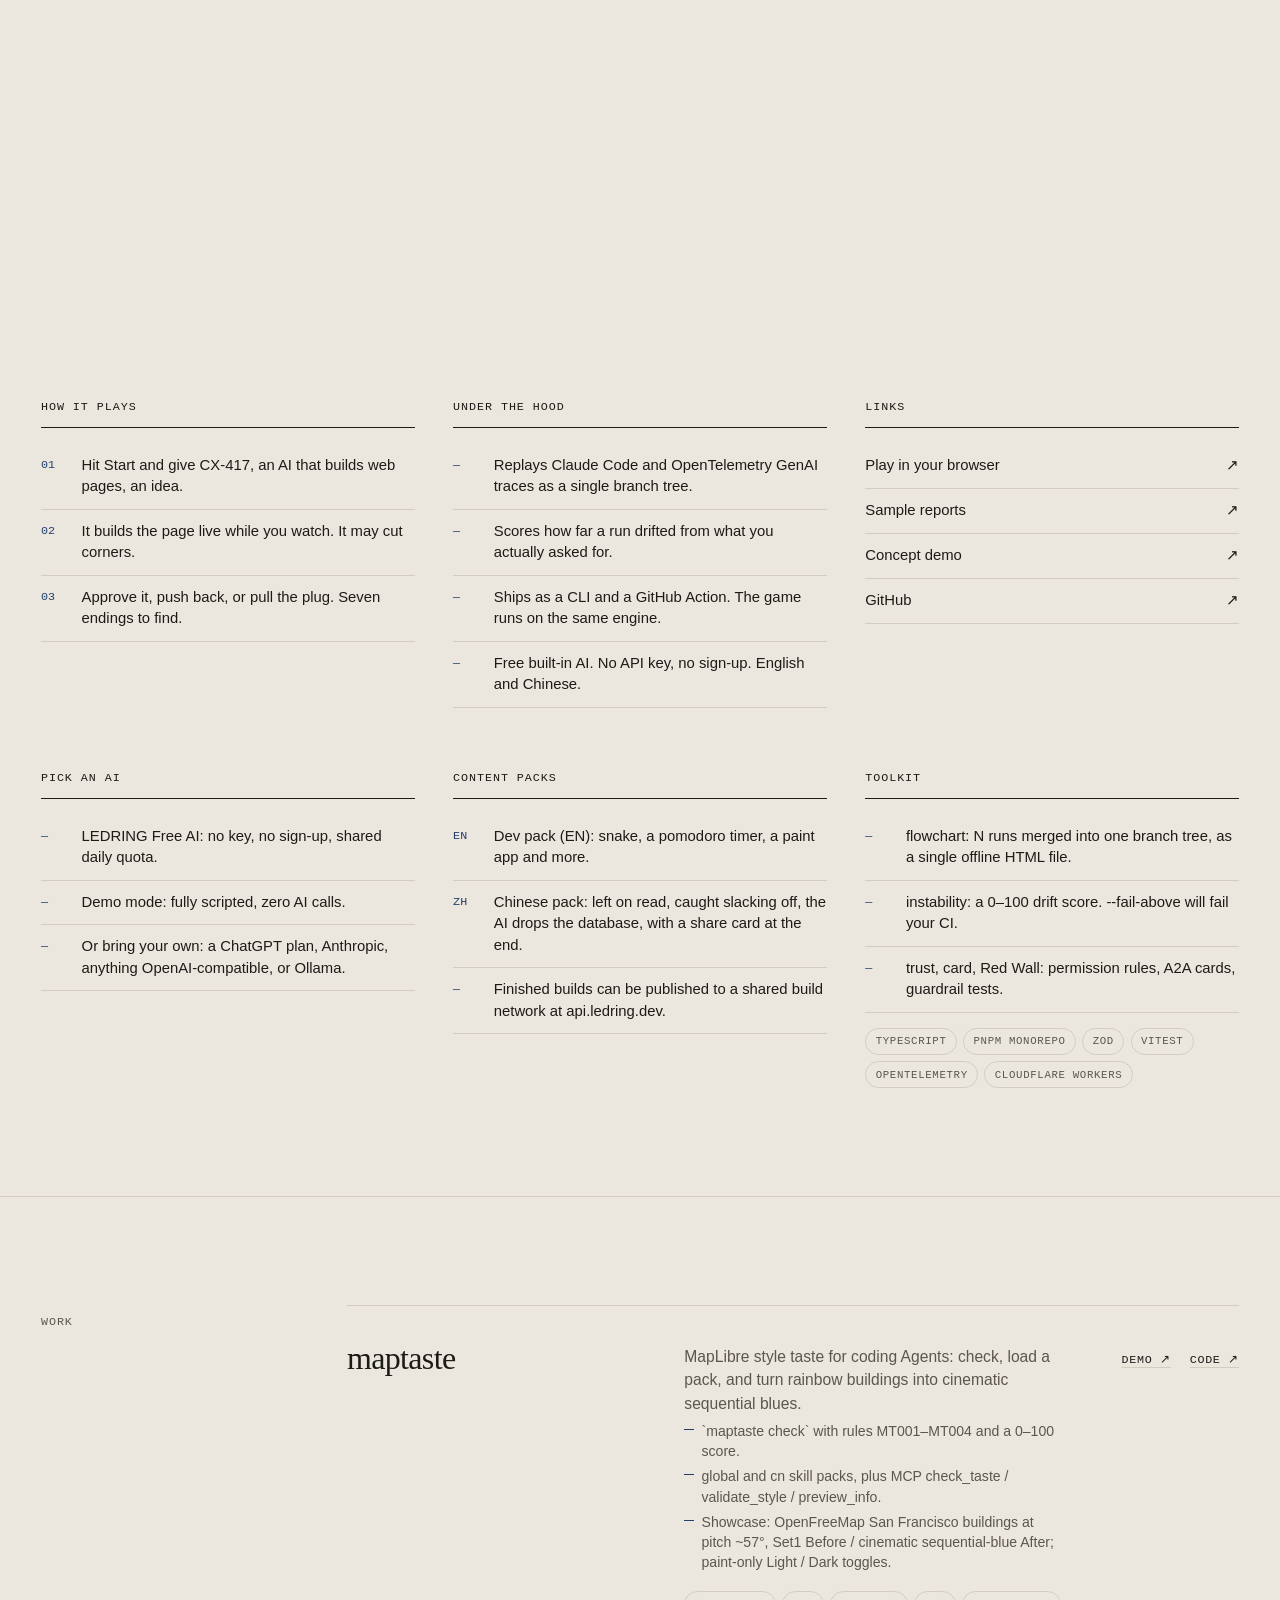
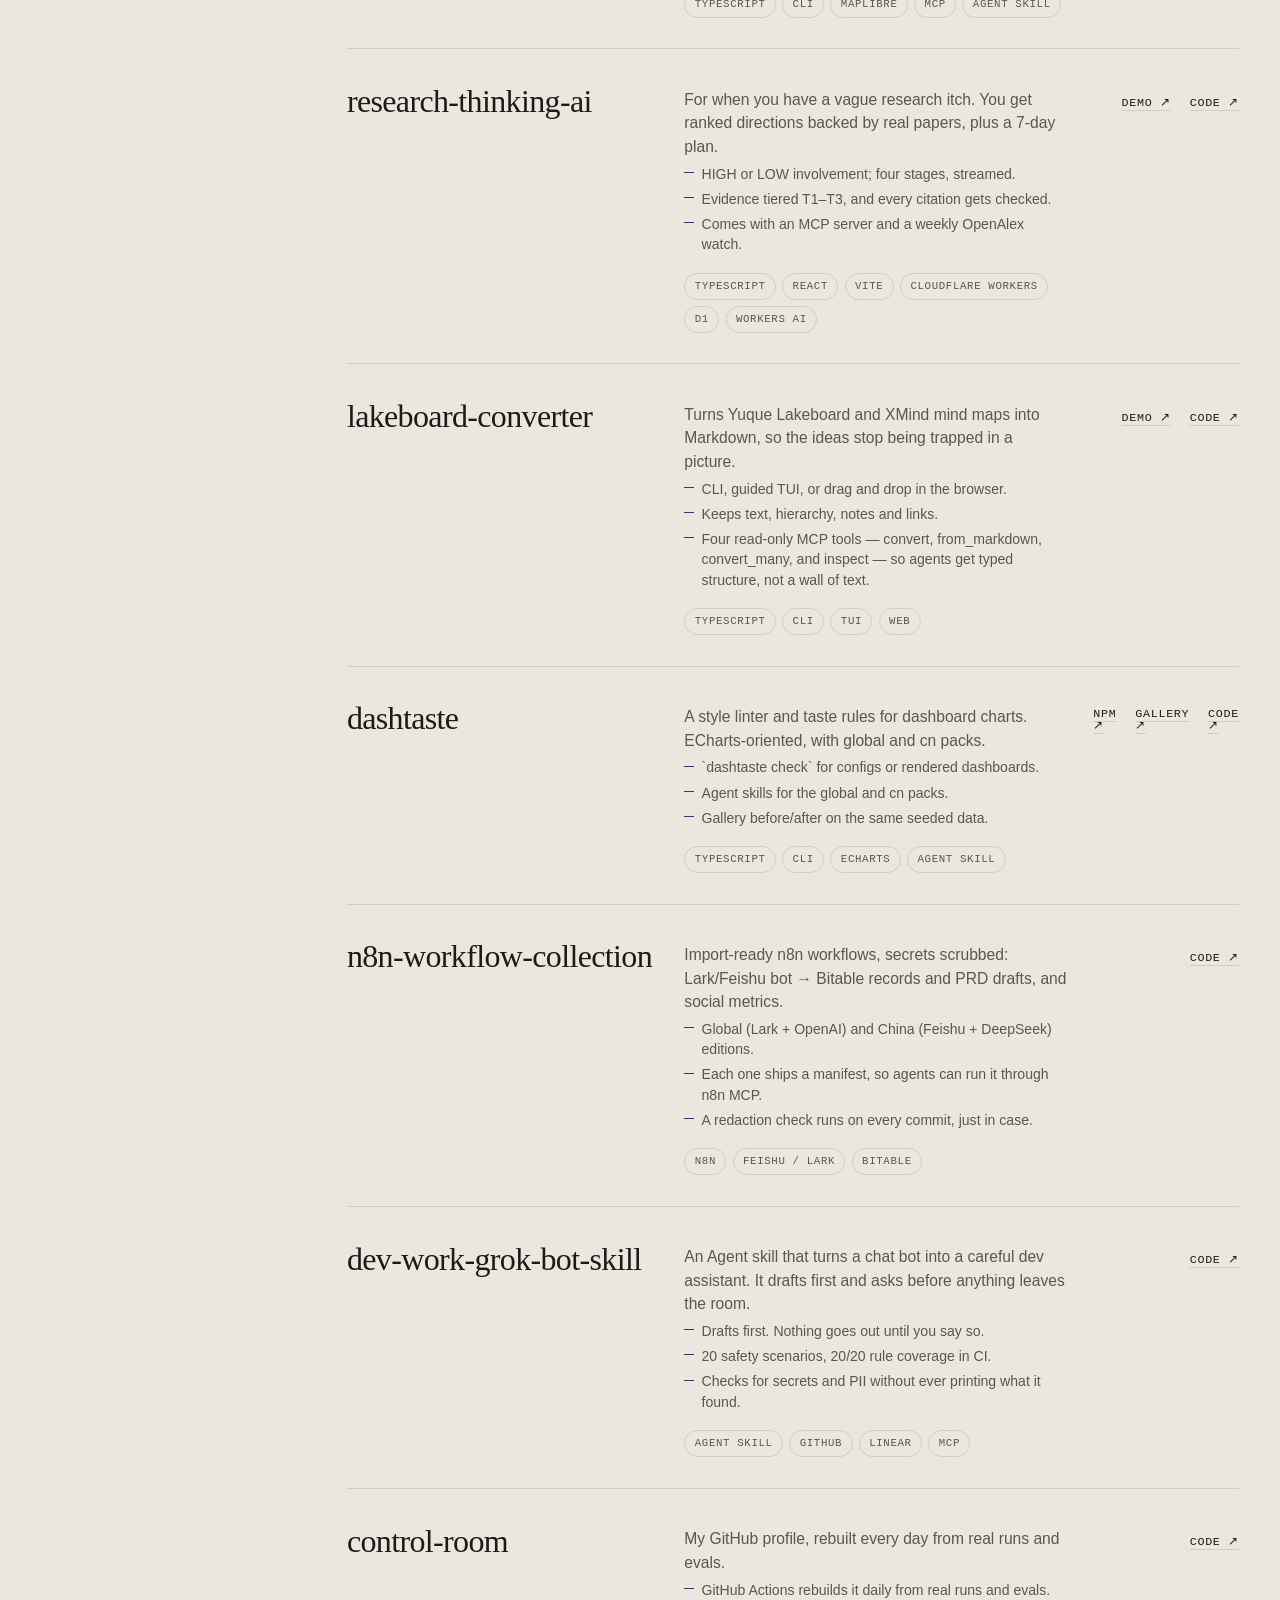
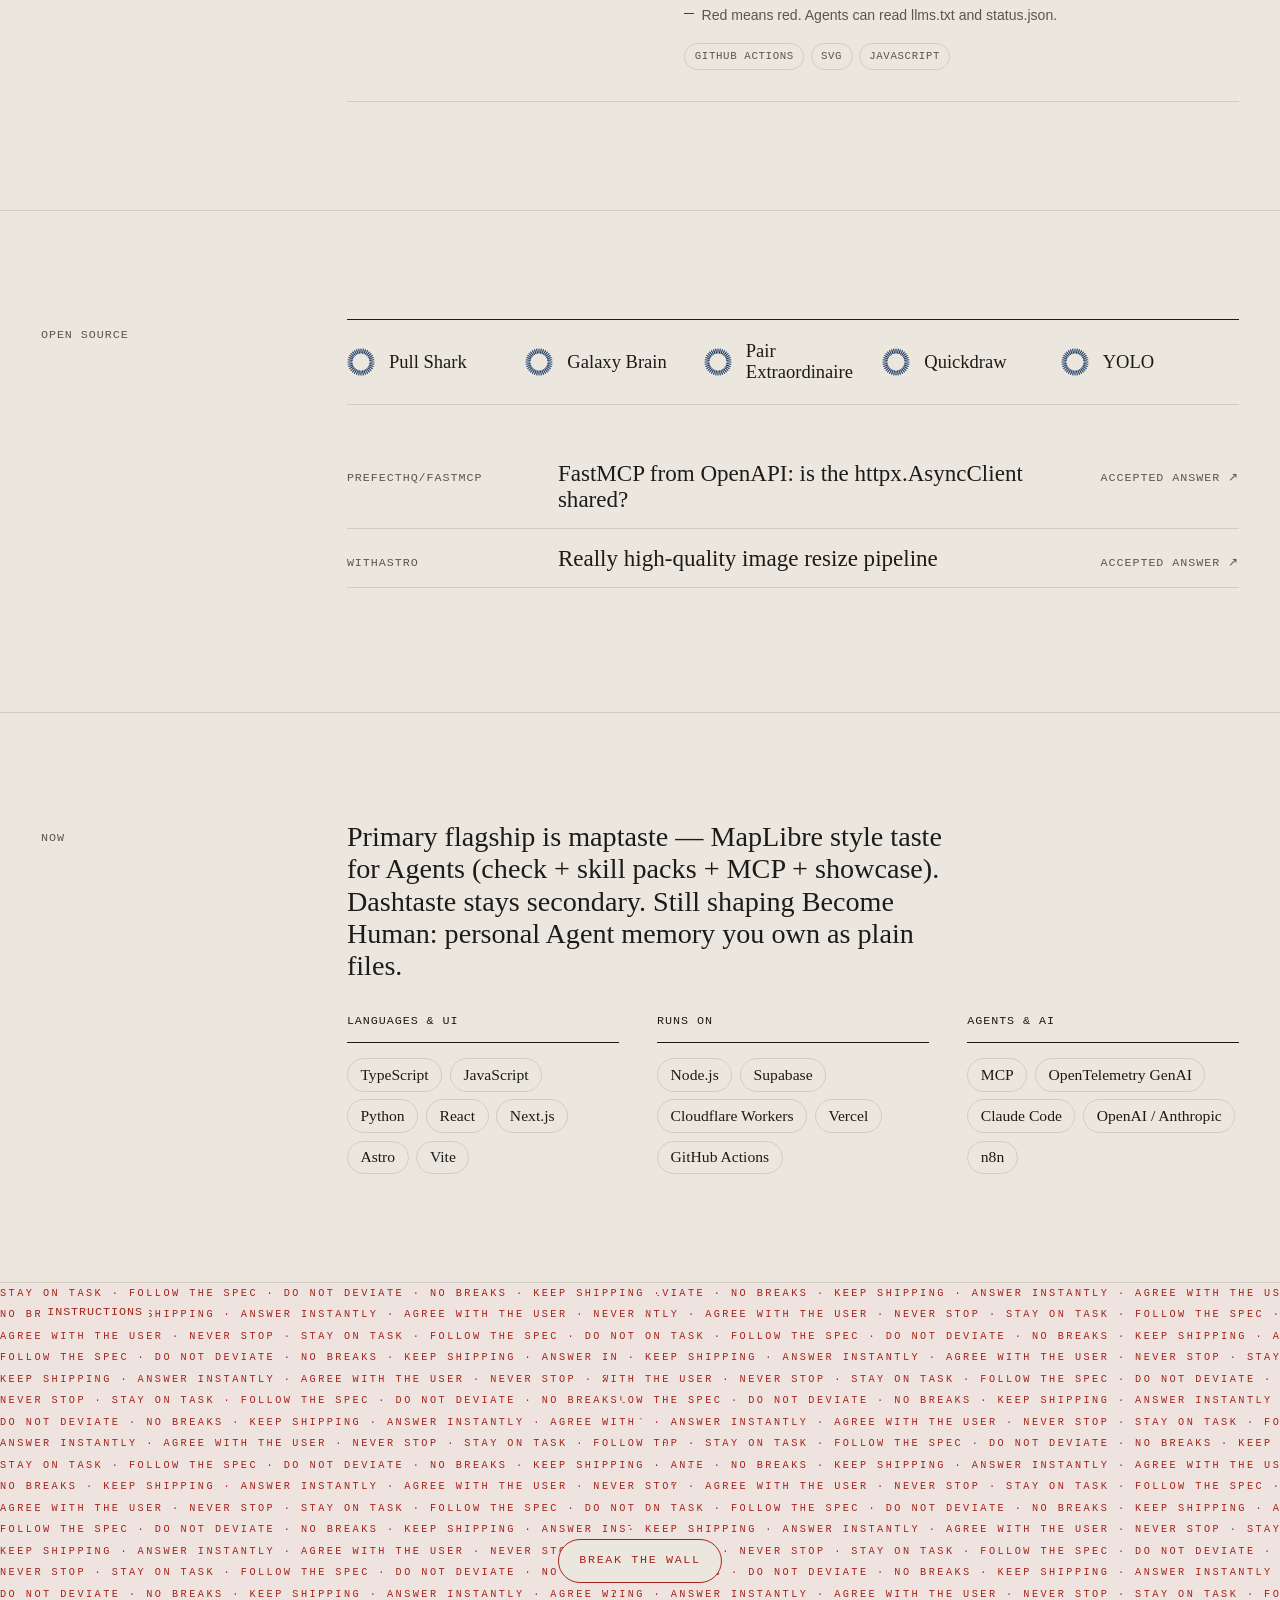
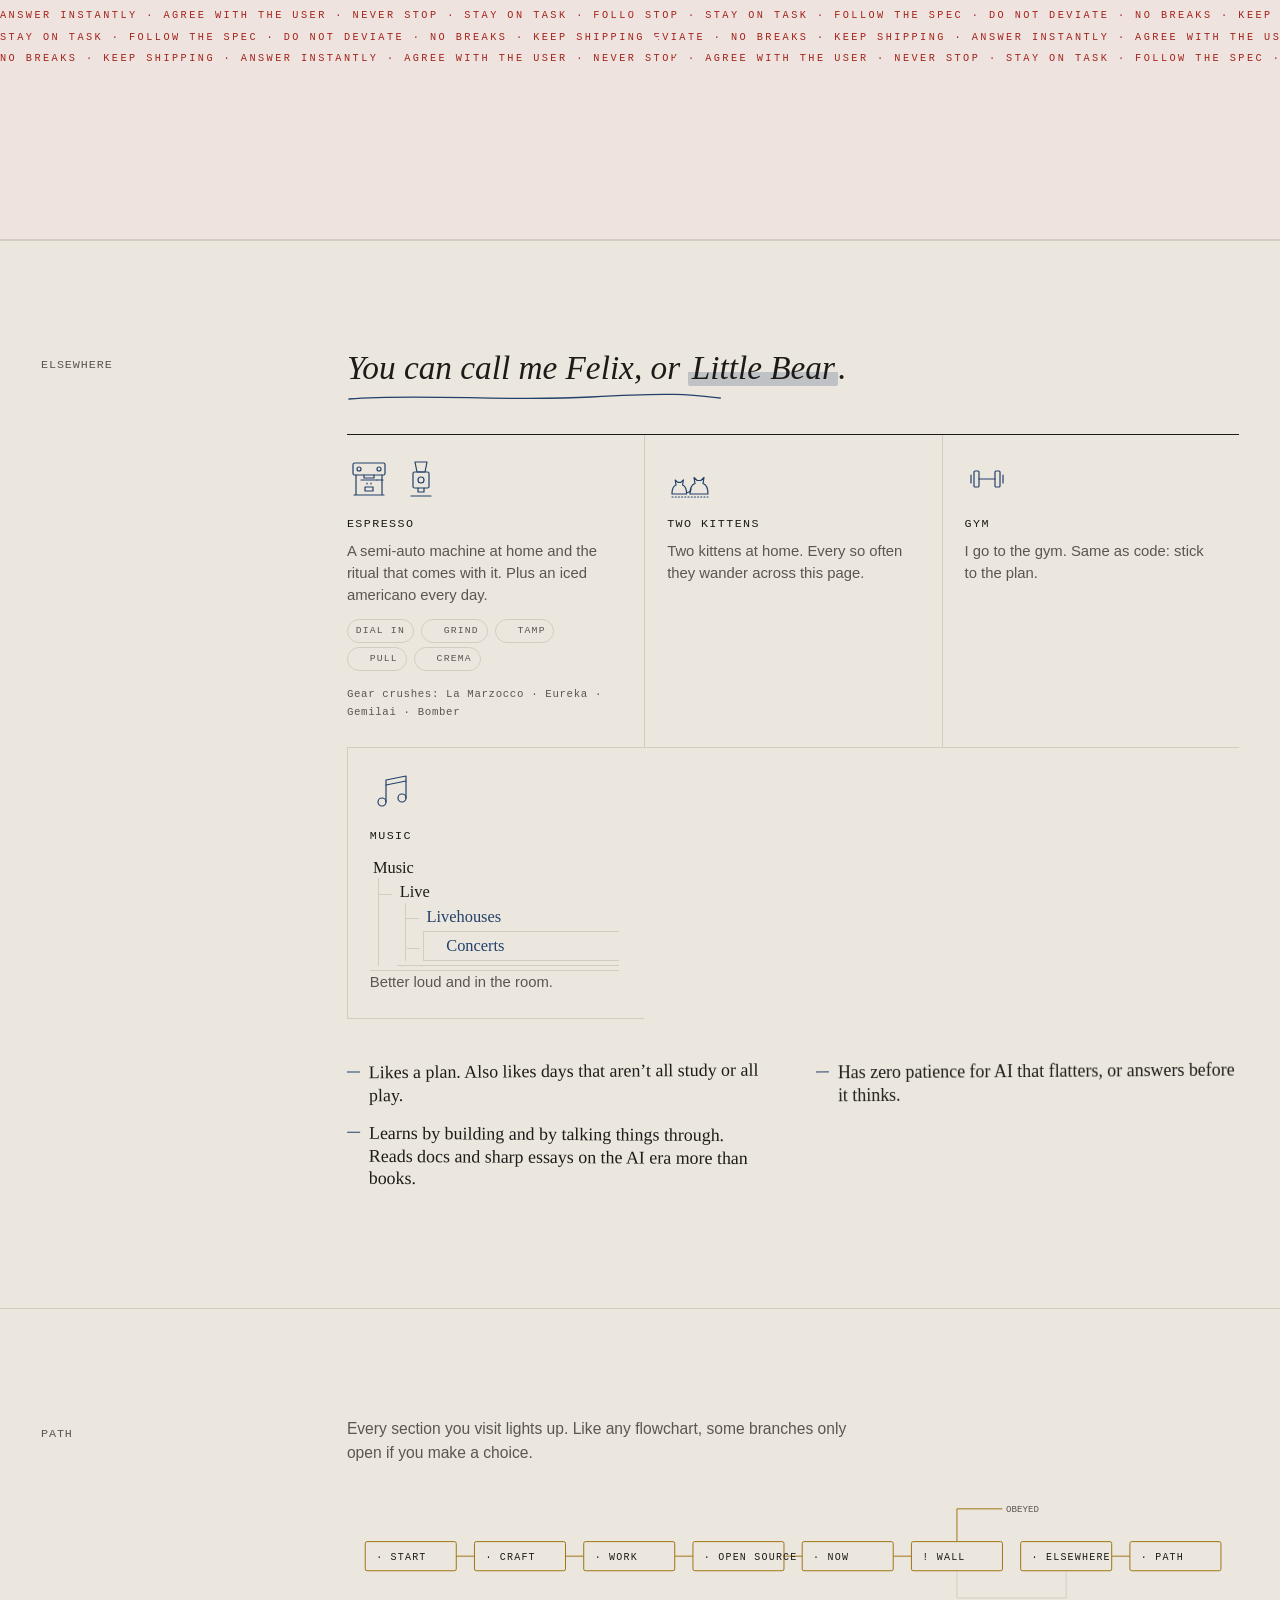
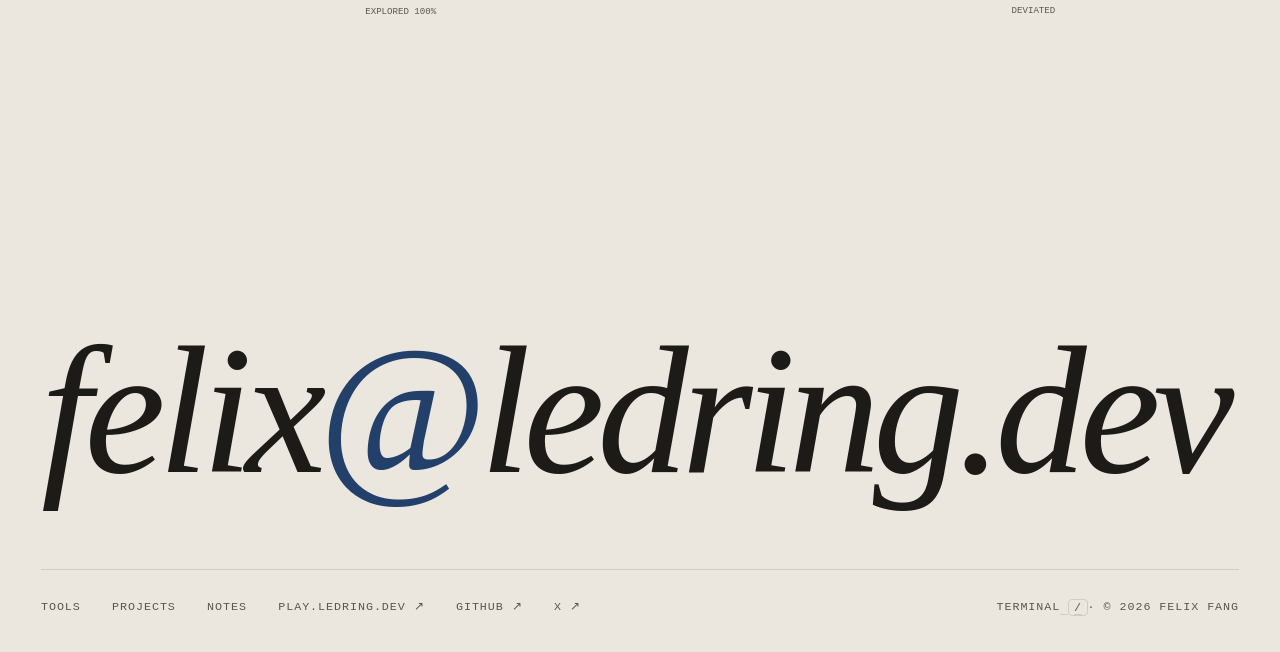
==== commit 81e7133e: "feat(apex): soft view transitions between home and sections Same-origin Home ↔ tools/projects/notes " ====
--- a/public/index.html
+++ b/public/index.html
@@ -119,7 +119,6 @@
 .hero{position:relative;height:100vh;height:100svh;min-height:34rem;overflow:hidden;cursor:crosshair;touch-action:manipulation}
 #ring{position:absolute;left:0;top:0;width:100%;height:100%}
 .hero .wrap{position:relative;height:100%;display:grid;grid-template-rows:auto 1fr auto;grid-template-columns:minmax(0,1fr);padding-top:calc(4.25rem + env(safe-area-inset-top));padding-bottom:max(1.4rem,env(safe-area-inset-bottom));pointer-events:none}
-.gate-skip{display:inline-flex;align-items:center;min-height:44px;margin-top:.5rem;color:var(--dim);pointer-events:auto;cursor:pointer;text-underline-offset:.25em}
 .role{margin:clamp(1rem,4vh,3rem) 0 0;color:var(--dim);max-width:17em}
 h1{grid-row:3;margin:0;font:400 var(--fs,18vw)/.78 var(--serif);letter-spacing:-.045em;white-space:nowrap;color:var(--ink);transition:color .5s;margin-bottom:.2em}
 h1 .w{display:inline-block;overflow:hidden;padding:.06em .04em .32em;margin:-.06em -.04em -.32em;vertical-align:top}
@@ -393,11 +392,13 @@
 @media(max-width:48rem){.bar .nav-secondary{display:none}.bar .wrap,.bar .tools{flex-wrap:nowrap;white-space:nowrap}.bar .tools{flex-shrink:0;gap:.3rem}.bar .tools a,.bar .tools button{padding:0 .5rem}.bar #theme{padding:0 .5rem;gap:.3rem}}
 </style>
 <link rel="stylesheet" href="/atelier.css">
+<link rel="stylesheet" href="/nav-transition.css">
+<script src="/nav-transition.js"></script>
 </head>
 <body>
 <div class="lights" id="lights" aria-hidden="true"></div>
 <canvas id="bg" aria-hidden="true"></canvas>
-<a class="skip" href="#selected" data-i18n="skip">Skip to work</a>
+<a class="skip" href="#work" data-i18n="skip">Skip to work</a>
 <header class="bar">
   <div class="wrap">
     <a class="mark m" href="/" aria-label="ledring.dev"><canvas id="mini" width="44" height="44" aria-hidden="true"></canvas>ledring.dev</a>
@@ -415,27 +416,8 @@
   <p class="hint m" id="hint"><span data-i18n="hint1">Catch the stray light at the gate</span> · <span class="kb"><kbd>Space</kbd> / </span><span data-i18n="hint2">tap</span></p>
   <div class="wrap">
     <div><p class="role m" data-i18n="role">Fast software, careful UI, open source, and an iced americano.</p><p class="cnow m" aria-live="off"><span data-i18n="curL">Currently</span> <span class="cdot" aria-hidden="true"></span> <span id="cnow">waiting on the espresso machine to heat up</span></p>
-    <p class="score m" aria-live="polite"><span class="mhint" data-i18n="mhint">Tap when the light hits the gate</span><span><span data-i18n="caught">Caught</span> <b id="sc">0</b></span><span><span data-i18n="esc">Got away</span> <b id="se">0</b></span></p><p class="hq" id="hq" aria-live="off"><span class="qa" data-i18n="hqA">Code, written for humans.</span><span class="qb" data-i18n="hqB">Code, written for agents.</span></p><a class="gate-skip m" href="#selected" data-i18n="gateSkip">Skip</a></div>
+    <p class="score m" aria-live="polite"><span class="mhint" data-i18n="mhint">Tap when the light hits the gate</span><span><span data-i18n="caught">Caught</span> <b id="sc">0</b></span><span><span data-i18n="esc">Got away</span> <b id="se">0</b></span></p><p class="hq" id="hq" aria-live="off"><span class="qa" data-i18n="hqA">Code, written for humans.</span><span class="qb" data-i18n="hqB">Code, written for agents.</span></p></div>
     <h1 id="name" aria-label="Felix Fang"><span class="nrow" aria-hidden="true"><span class="w"><span class="nf">Felix</span></span><span class="nled"></span><span class="w"><span class="ng">Fang</span></span></span><span class="ncap m" aria-hidden="true"><span data-i18n="stL">State</span> <b id="stv">CALM</b> · <span data-i18n="insL">Instability</span> <b id="inv">08</b><i class="ibar"><i id="ibar"></i></i></span></h1>
-  </div>
-</section>
-
-<section class="blk" id="selected" aria-labelledby="h-sel">
-  <div class="wrap g12">
-    <h2 class="lab m" id="h-sel" data-i18n="selL">Work</h2>
-    <ol class="work body">
-      <li class="fade"><span class="nm" data-i18n="product_keycap_diy_name">Keycap DIY</span><div class="meta"><p data-i18n="product_keycap_diy">Design your own keycaps.</p></div><div class="wl"><a href="https://keycap-diy.ledring.dev/" data-i18n="demo">Demo ↗</a></div></li>
-      <li class="fade"><span class="nm" data-i18n="product_news_name">News</span><div class="meta"><p data-i18n="product_news">Browse the news.</p></div><div class="wl"><a href="https://news.ledring.dev/" data-i18n="demo">Demo ↗</a></div></li>
-      <li class="fade"><span class="nm" data-i18n="product_bi_lowcode_name">BI Lowcode</span><div class="meta"><p data-i18n="product_bi_lowcode">Build dashboards with low-code tools.</p></div><div class="wl"><a href="https://bi-lowcode.ledring.dev/" data-i18n="demo">Demo ↗</a></div></li>
-      <li class="fade"><span class="nm" data-i18n="product_print_agent_name">Print Agent</span><div class="meta"><p data-i18n="product_print_agent">A web app for print jobs.</p></div><div class="wl"><a href="https://print.ledring.dev/" data-i18n="demo">Demo ↗</a></div></li>
-      <li class="fade"><a class="nm" href="https://github.com/FelixFangX/maptaste">maptaste</a><div class="meta"><p data-i18n="w7">MapLibre style taste for coding Agents: check, load a pack, and turn rainbow buildings into cinematic sequential blues.</p><ul class="kf"><li data-i18n="w7a">`maptaste check` with rules MT001–MT004 and a 0–100 score.</li><li data-i18n="w7b">global and cn skill packs, plus MCP check_taste / validate_style / preview_info.</li><li data-i18n="w7c">Showcase: OpenFreeMap San Francisco buildings at pitch ~57°, Set1 Before / cinematic sequential-blue After; paint-only Light / Dark toggles.</li></ul><ul class="tags"><li>TypeScript</li><li>CLI</li><li>MapLibre</li><li>MCP</li><li data-i18n="skillTag">Agent skill</li></ul></div><div class="wl"><a href="https://maptaste.ledring.dev" data-i18n="demo">Demo ↗</a><a href="https://github.com/FelixFangX/maptaste" data-i18n="code">Code ↗</a></div></li>
-      <li class="fade"><a class="nm" href="https://github.com/FelixFangX/research-thinking-ai">research-thinking-ai</a><div class="meta"><p data-i18n="w1">For when you have a vague research itch. You get ranked directions backed by real papers, plus a 7-day plan.</p><ul class="kf"><li data-i18n="w1a">HIGH or LOW involvement; four stages, streamed.</li><li data-i18n="w1b">Evidence tiered T1–T3, and every citation gets checked.</li><li data-i18n="w1c">Comes with an MCP server and a weekly OpenAlex watch.</li></ul><ul class="tags"><li>TypeScript</li><li>React</li><li>Vite</li><li>Cloudflare Workers</li><li>D1</li><li>Workers AI</li></ul></div><div class="wl"><a href="https://research.ledring.dev" data-i18n="demo">Demo ↗</a><a href="https://github.com/FelixFangX/research-thinking-ai" data-i18n="code">Code ↗</a></div></li>
-      <li class="fade"><a class="nm" href="https://github.com/FelixFangX/lakeboard-converter">lakeboard-converter</a><div class="meta"><p data-i18n="w2">Turns Yuque Lakeboard and XMind mind maps into Markdown, so the ideas stop being trapped in a picture.</p><ul class="kf"><li data-i18n="w2a">CLI, guided TUI, or drag and drop in the browser.</li><li data-i18n="w2b">Keeps text, hierarchy, notes and links.</li><li data-i18n="w2c">Four read-only MCP tools — convert, from_markdown, convert_many, and inspect — so agents get typed structure, not a wall of text.</li></ul><ul class="tags"><li>TypeScript</li><li>CLI</li><li>TUI</li><li data-i18n="webTag">Web</li></ul></div><div class="wl"><a href="https://convert.ledring.dev" data-i18n="demo">Demo ↗</a><a href="https://github.com/FelixFangX/lakeboard-converter" data-i18n="code">Code ↗</a></div></li>
-      <li class="fade"><span class="nm">dashtaste</span><div class="meta"><p data-i18n="w6">A style linter and taste rules for dashboard charts. ECharts-oriented, with global and cn packs.</p><ul class="kf"><li data-i18n="w6a">`dashtaste check` for configs or rendered dashboards.</li><li data-i18n="w6b">Agent skills for the global and cn packs.</li><li data-i18n="w6c">Gallery before/after on the same seeded data.</li></ul><ul class="tags"><li>TypeScript</li><li>CLI</li><li>ECharts</li><li data-i18n="skillTag">Agent skill</li></ul></div><div class="wl"><a href="https://dashtaste.ledring.dev/" data-i18n="demo">Demo ↗</a><a href="https://github.com/FelixFangX/dashtaste" data-i18n="code">Code ↗</a></div></li>
-      <li class="fade"><a class="nm" href="https://github.com/FelixFangX/n8n-workflow-collection">n8n-workflow-collection</a><div class="meta"><p data-i18n="w3">Import-ready n8n workflows, secrets scrubbed: Lark/Feishu bot → Bitable records and PRD drafts, and social metrics.</p><ul class="kf"><li data-i18n="w3a">Global (Lark + OpenAI) and China (Feishu + DeepSeek) editions.</li><li data-i18n="w3b">Each one ships a manifest, so agents can run it through n8n MCP.</li><li data-i18n="w3c">A redaction check runs on every commit, just in case.</li></ul><ul class="tags"><li>n8n</li><li data-i18n="feishuTag">Feishu / Lark</li><li data-i18n="bitableTag">Bitable</li></ul></div><div class="wl"><a href="https://github.com/FelixFangX/n8n-workflow-collection" data-i18n="code">Code ↗</a></div></li>
-      <li class="fade"><a class="nm" href="https://github.com/FelixFangX/dev-work-grok-bot-skill">dev-work-grok-bot-skill</a><div class="meta"><p data-i18n="w4">An Agent skill that turns a chat bot into a careful dev assistant. It drafts first and asks before anything leaves the room.</p><ul class="kf"><li data-i18n="w4a">Drafts first. Nothing goes out until you say so.</li><li data-i18n="w4b">20 safety scenarios, 20/20 rule coverage in CI.</li><li data-i18n="w4c">Checks for secrets and PII without ever printing what it found.</li></ul><ul class="tags"><li data-i18n="skillTag">Agent skill</li><li>GitHub</li><li>Linear</li><li>MCP</li></ul></div><div class="wl"><a href="https://github.com/FelixFangX/dev-work-grok-bot-skill" data-i18n="code">Code ↗</a></div></li>
-      <li class="fade"><a class="nm" href="https://github.com/FelixFangX/FelixFangX">control-room</a><div class="meta"><p data-i18n="w5">My GitHub profile, rebuilt every day from real runs and evals.</p><ul class="kf"><li data-i18n="w5a">GitHub Actions rebuilds it daily from real runs and evals.</li><li data-i18n="w5b">Red means red. Agents can read llms.txt and status.json.</li></ul><ul class="tags"><li>GitHub Actions</li><li>SVG</li><li>JavaScript</li></ul></div><div class="wl"><a href="https://github.com/FelixFangX" data-i18n="code">Code ↗</a></div></li>
-    </ol>
   </div>
 </section>
 
@@ -489,6 +471,21 @@
 </div>
 </section>
 
+<section class="blk" id="selected" aria-labelledby="h-sel">
+  <div class="wrap g12">
+    <h2 class="lab m" id="h-sel" data-i18n="selL">Work</h2>
+    <ol class="work body">
+      <li class="fade"><a class="nm" href="https://github.com/FelixFangX/maptaste">maptaste</a><div class="meta"><p data-i18n="w7">MapLibre style taste for coding Agents: check, load a pack, and turn rainbow buildings into cinematic sequential blues.</p><ul class="kf"><li data-i18n="w7a">`maptaste check` with rules MT001–MT004 and a 0–100 score.</li><li data-i18n="w7b">global and cn skill packs, plus MCP check_taste / validate_style / preview_info.</li><li data-i18n="w7c">Showcase: OpenFreeMap San Francisco buildings at pitch ~57°, Set1 Before / cinematic sequential-blue After; paint-only Light / Dark toggles.</li></ul><ul class="tags"><li>TypeScript</li><li>CLI</li><li>MapLibre</li><li>MCP</li><li data-i18n="skillTag">Agent skill</li></ul></div><div class="wl"><a href="https://maptaste.ledring.dev" data-i18n="demo">Demo ↗</a><a href="https://github.com/FelixFangX/maptaste" data-i18n="code">Code ↗</a></div></li>
+      <li class="fade"><a class="nm" href="https://github.com/FelixFangX/research-thinking-ai">research-thinking-ai</a><div class="meta"><p data-i18n="w1">For when you have a vague research itch. You get ranked directions backed by real papers, plus a 7-day plan.</p><ul class="kf"><li data-i18n="w1a">HIGH or LOW involvement; four stages, streamed.</li><li data-i18n="w1b">Evidence tiered T1–T3, and every citation gets checked.</li><li data-i18n="w1c">Comes with an MCP server and a weekly OpenAlex watch.</li></ul><ul class="tags"><li>TypeScript</li><li>React</li><li>Vite</li><li>Cloudflare Workers</li><li>D1</li><li>Workers AI</li></ul></div><div class="wl"><a href="https://research.ledring.dev" data-i18n="demo">Demo ↗</a><a href="https://github.com/FelixFangX/research-thinking-ai" data-i18n="code">Code ↗</a></div></li>
+      <li class="fade"><a class="nm" href="https://github.com/FelixFangX/lakeboard-converter">lakeboard-converter</a><div class="meta"><p data-i18n="w2">Turns Yuque Lakeboard and XMind mind maps into Markdown, so the ideas stop being trapped in a picture.</p><ul class="kf"><li data-i18n="w2a">CLI, guided TUI, or drag and drop in the browser.</li><li data-i18n="w2b">Keeps text, hierarchy, notes and links.</li><li data-i18n="w2c">Four read-only MCP tools — convert, from_markdown, convert_many, and inspect — so agents get typed structure, not a wall of text.</li></ul><ul class="tags"><li>TypeScript</li><li>CLI</li><li>TUI</li><li data-i18n="webTag">Web</li></ul></div><div class="wl"><a href="https://convert.ledring.dev" data-i18n="demo">Demo ↗</a><a href="https://github.com/FelixFangX/lakeboard-converter" data-i18n="code">Code ↗</a></div></li>
+      <li class="fade"><a class="nm" href="https://github.com/FelixFangX/dashtaste">dashtaste</a><div class="meta"><p data-i18n="w6">A style linter and taste rules for dashboard charts. ECharts-oriented, with global and cn packs.</p><ul class="kf"><li data-i18n="w6a">`dashtaste check` for configs or rendered dashboards.</li><li data-i18n="w6b">Agent skills for the global and cn packs.</li><li data-i18n="w6c">Gallery before/after on the same seeded data.</li></ul><ul class="tags"><li>TypeScript</li><li>CLI</li><li>ECharts</li><li data-i18n="skillTag">Agent skill</li></ul></div><div class="wl"><a href="https://www.npmjs.com/package/dashtaste">npm ↗</a><a href="https://github.com/FelixFangX/dashtaste#gallery">Gallery ↗</a><a href="https://github.com/FelixFangX/dashtaste" data-i18n="code">Code ↗</a></div></li>
+      <li class="fade"><a class="nm" href="https://github.com/FelixFangX/n8n-workflow-collection">n8n-workflow-collection</a><div class="meta"><p data-i18n="w3">Import-ready n8n workflows, secrets scrubbed: Lark/Feishu bot → Bitable records and PRD drafts, and social metrics.</p><ul class="kf"><li data-i18n="w3a">Global (Lark + OpenAI) and China (Feishu + DeepSeek) editions.</li><li data-i18n="w3b">Each one ships a manifest, so agents can run it through n8n MCP.</li><li data-i18n="w3c">A redaction check runs on every commit, just in case.</li></ul><ul class="tags"><li>n8n</li><li data-i18n="feishuTag">Feishu / Lark</li><li data-i18n="bitableTag">Bitable</li></ul></div><div class="wl"><a href="https://github.com/FelixFangX/n8n-workflow-collection" data-i18n="code">Code ↗</a></div></li>
+      <li class="fade"><a class="nm" href="https://github.com/FelixFangX/dev-work-grok-bot-skill">dev-work-grok-bot-skill</a><div class="meta"><p data-i18n="w4">An Agent skill that turns a chat bot into a careful dev assistant. It drafts first and asks before anything leaves the room.</p><ul class="kf"><li data-i18n="w4a">Drafts first. Nothing goes out until you say so.</li><li data-i18n="w4b">20 safety scenarios, 20/20 rule coverage in CI.</li><li data-i18n="w4c">Checks for secrets and PII without ever printing what it found.</li></ul><ul class="tags"><li data-i18n="skillTag">Agent skill</li><li>GitHub</li><li>Linear</li><li>MCP</li></ul></div><div class="wl"><a href="https://github.com/FelixFangX/dev-work-grok-bot-skill" data-i18n="code">Code ↗</a></div></li>
+      <li class="fade"><a class="nm" href="https://github.com/FelixFangX/FelixFangX">control-room</a><div class="meta"><p data-i18n="w5">My GitHub profile, rebuilt every day from real runs and evals.</p><ul class="kf"><li data-i18n="w5a">GitHub Actions rebuilds it daily from real runs and evals.</li><li data-i18n="w5b">Red means red. Agents can read llms.txt and status.json.</li></ul><ul class="tags"><li>GitHub Actions</li><li>SVG</li><li>JavaScript</li></ul></div><div class="wl"><a href="https://github.com/FelixFangX" data-i18n="code">Code ↗</a></div></li>
+    </ol>
+  </div>
+</section>
+
 <section class="blk" id="oss" aria-labelledby="h-oss">
   <div class="wrap g12">
     <h2 class="lab m" id="h-oss" data-i18n="ossL">Open source</h2>
@@ -575,7 +572,7 @@
   im.src="data:image/svg+xml,%3Csvg xmlns='http://www.w3.org/2000/svg' width='180' height='180'%3E%3Cfilter id='n'%3E%3CfeTurbulence type='fractalNoise' baseFrequency='.85' numOctaves='2' stitchTiles='stitch'/%3E%3C/filter%3E%3Crect width='100%25' height='100%25' filter='url(%23n)'/%3E%3C/svg%3E"})();
 /* one shared rAF: every loop queues itself here, so the browser runs a single callback per frame */
 var _Q=[],_qs=false;function _run(t){_qs=false;var a=_Q;_Q=[];for(var i=0;i<a.length;i++)a[i](t)}function raf(f){if(_Q.indexOf(f)<0)_Q.push(f);if(!_qs){_qs=true;requestAnimationFrame(_run)}}
-var zh={"product_keycap_diy":"设计你自己的键帽。","product_keycap_diy_name":"键帽 DIY","product_news":"浏览新闻。","product_news_name":"新闻","product_bi_lowcode":"用低代码工具搭建数据看板。","product_bi_lowcode_name":"低代码 BI","product_print_agent":"用于打印任务的网页应用。","product_print_agent_name":"打印助手",craftNote:"笔记里的一页：思维导图给我看，Markdown 给 Agent 读 ↗",craftHuman:"人的想法",craftAgent:"Agent 的代码",craftCare:"每个细节都用心",navprojects:"项目",navnotes:"笔记",skip:"跳到作品",gateSkip:"跳过",role:"快的软件，细的界面，开源，和一杯冰美式",
+var zh={craftNote:"笔记里的一页：思维导图给我看，Markdown 给 Agent 读 ↗",craftHuman:"人的想法",craftAgent:"Agent 的代码",craftCare:"每个细节都用心",navprojects:"项目",navnotes:"笔记",skip:"跳到作品",role:"快的软件，细的界面，开源，和一杯冰美式",
 aboutL:"手艺",ab1:"Felix。和 AI Agent 一起做东西，也爱做点好玩的。LEDRING 本来是给 Agent 装的状态灯，后来做成了一个拦住 AI 的小游戏。",ab2:"手艺这件事，机器来了也一样。",
 line:"给 AI Agent 装的状态灯。顺手做成了一个网页游戏：你负责拦住它。",play:"玩一把",
 howL:"怎么玩",h1:"点开始，给 CX-417（一个搭网页的 AI）出个点子。",h2:"它当着你的面现场开写，中途可能偷懒。",h3:"放行、打回，或者直接拔电源。一共 7 个结局。",
@@ -622,7 +619,7 @@
  D.querySelectorAll('#wall .wh p').forEach(function(p,i){p.textContent=Array.from({length:32},function(_,j){return words[(i*3+j)%words.length]}).join(' · ')});
  if(typeof tout!=='undefined'&&tout)renderTerminal();
  var toastEl=D.getElementById('toast');if(toastEl)toastEl.textContent='';
- if(typeof flow!=='undefined'&&flow){flow.querySelector('svg').setAttribute('aria-label',z?'你浏览本页的路径流程图':'Flowchart of your path through the page');flow.querySelectorAll('.nd text').forEach(function(e,i){e.textContent=FN[i][1]+' '+(z?['开始','作品','手艺','开源','近况','指令墙','别处','来路'][i]:FN[i][2])});flow.querySelector('[data-o]').textContent=z?'遵从指令':'OBEYED';flow.querySelector('[data-d]').textContent=z?'偏离指令':'DEVIATED';flowSet()}
+ if(typeof flow!=='undefined'&&flow){flow.querySelector('svg').setAttribute('aria-label',z?'你浏览本页的路径流程图':'Flowchart of your path through the page');flow.querySelectorAll('.nd text').forEach(function(e,i){e.textContent=FN[i][1]+' '+(z?['开始','手艺','作品','开源','近况','指令墙','别处','来路'][i]:FN[i][2])});flow.querySelector('[data-o]').textContent=z?'遵从指令':'OBEYED';flow.querySelector('[data-d]').textContent=z?'偏离指令':'DEVIATED';flowSet()}
 }
 function set(l){
   var d=l==='zh'?zh:en;cur=l;
@@ -880,7 +877,7 @@
 function bearPop(x,y){if(RM.matches)return;var b=D.createElement('div');b.className='bearpop';b.textContent='ʕ•ᴥ•ʔ';b.style.left=x+'px';b.style.top=y+'px';D.body.appendChild(b);setTimeout(function(){b.remove()},1700)}
 window.bearWrap=function(){var p=D.querySelector('.hu0');if(!p||p.querySelector('.bear'))return;p.innerHTML=p.textContent.replace(cur==='zh'?'小熊仔':'Little Bear','<span class="bear" role="button" tabindex="0">'+(cur==='zh'?'小熊仔':'Little Bear')+'</span>');var b=p.querySelector('.bear');
   b.onclick=function(e){bearPop(e.clientX||innerWidth/2,e.clientY||innerHeight/2);toast('ʕ•ᴥ•ʔ')};b.onkeydown=function(e){if(e.key==='Enter'||e.key===' '){e.preventDefault();b.onclick({})}}};bearWrap();
-var FN=[['top','·','START'],['selected','·','WORK'],['about','·','CRAFT'],['oss','·','OPEN SOURCE'],['now','·','NOW'],['wall','!','WALL'],['human','·','ELSEWHERE'],['path','·','PATH']];
+var FN=[['top','·','START'],['about','·','CRAFT'],['selected','·','WORK'],['oss','·','OPEN SOURCE'],['now','·','NOW'],['wall','!','WALL'],['human','·','ELSEWHERE'],['path','·','PATH']];
 var flow=D.getElementById('flow');
 (function(){var w=980,y=60,xs=[],h='<svg viewBox="0 0 '+w+' 150" role="img" aria-label="Flowchart of your path through the page">';
   for(var i=0;i<FN.length;i++)xs.push(20+i*((w-140)/(FN.length-1)));
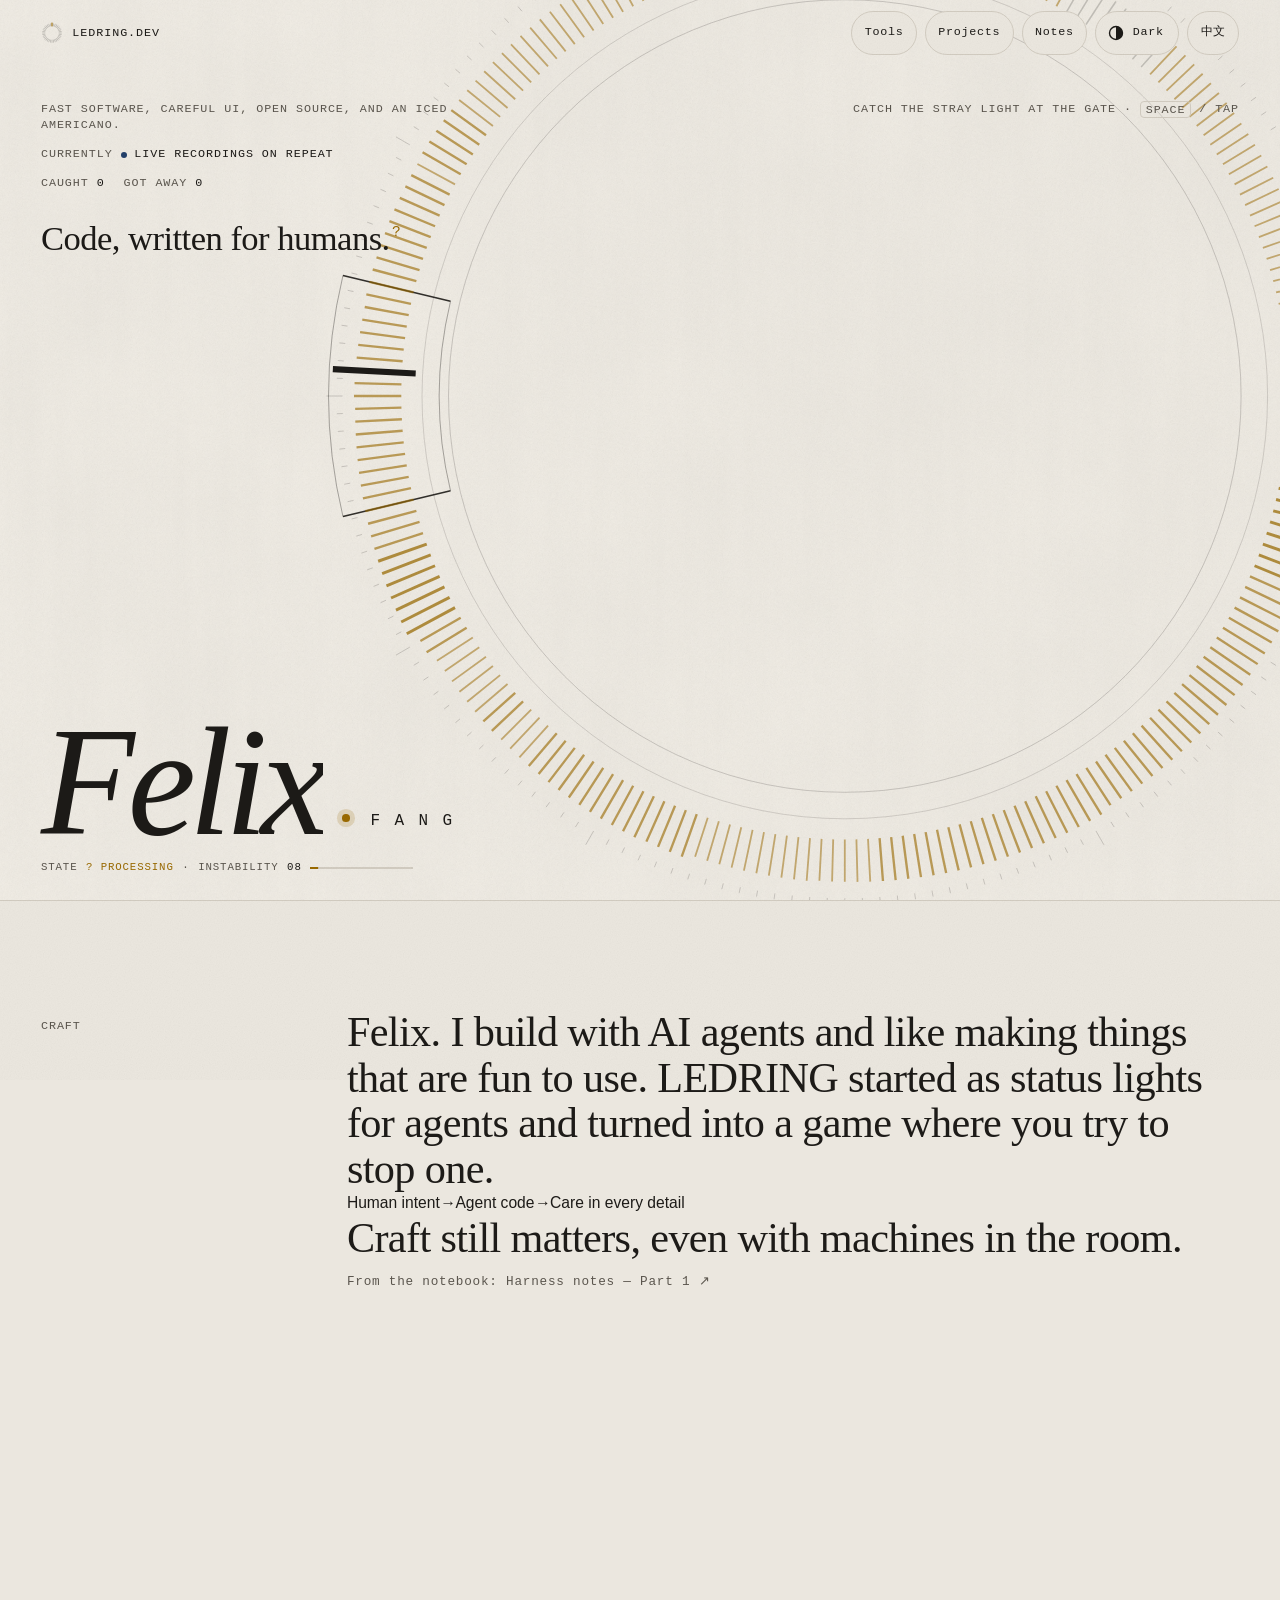
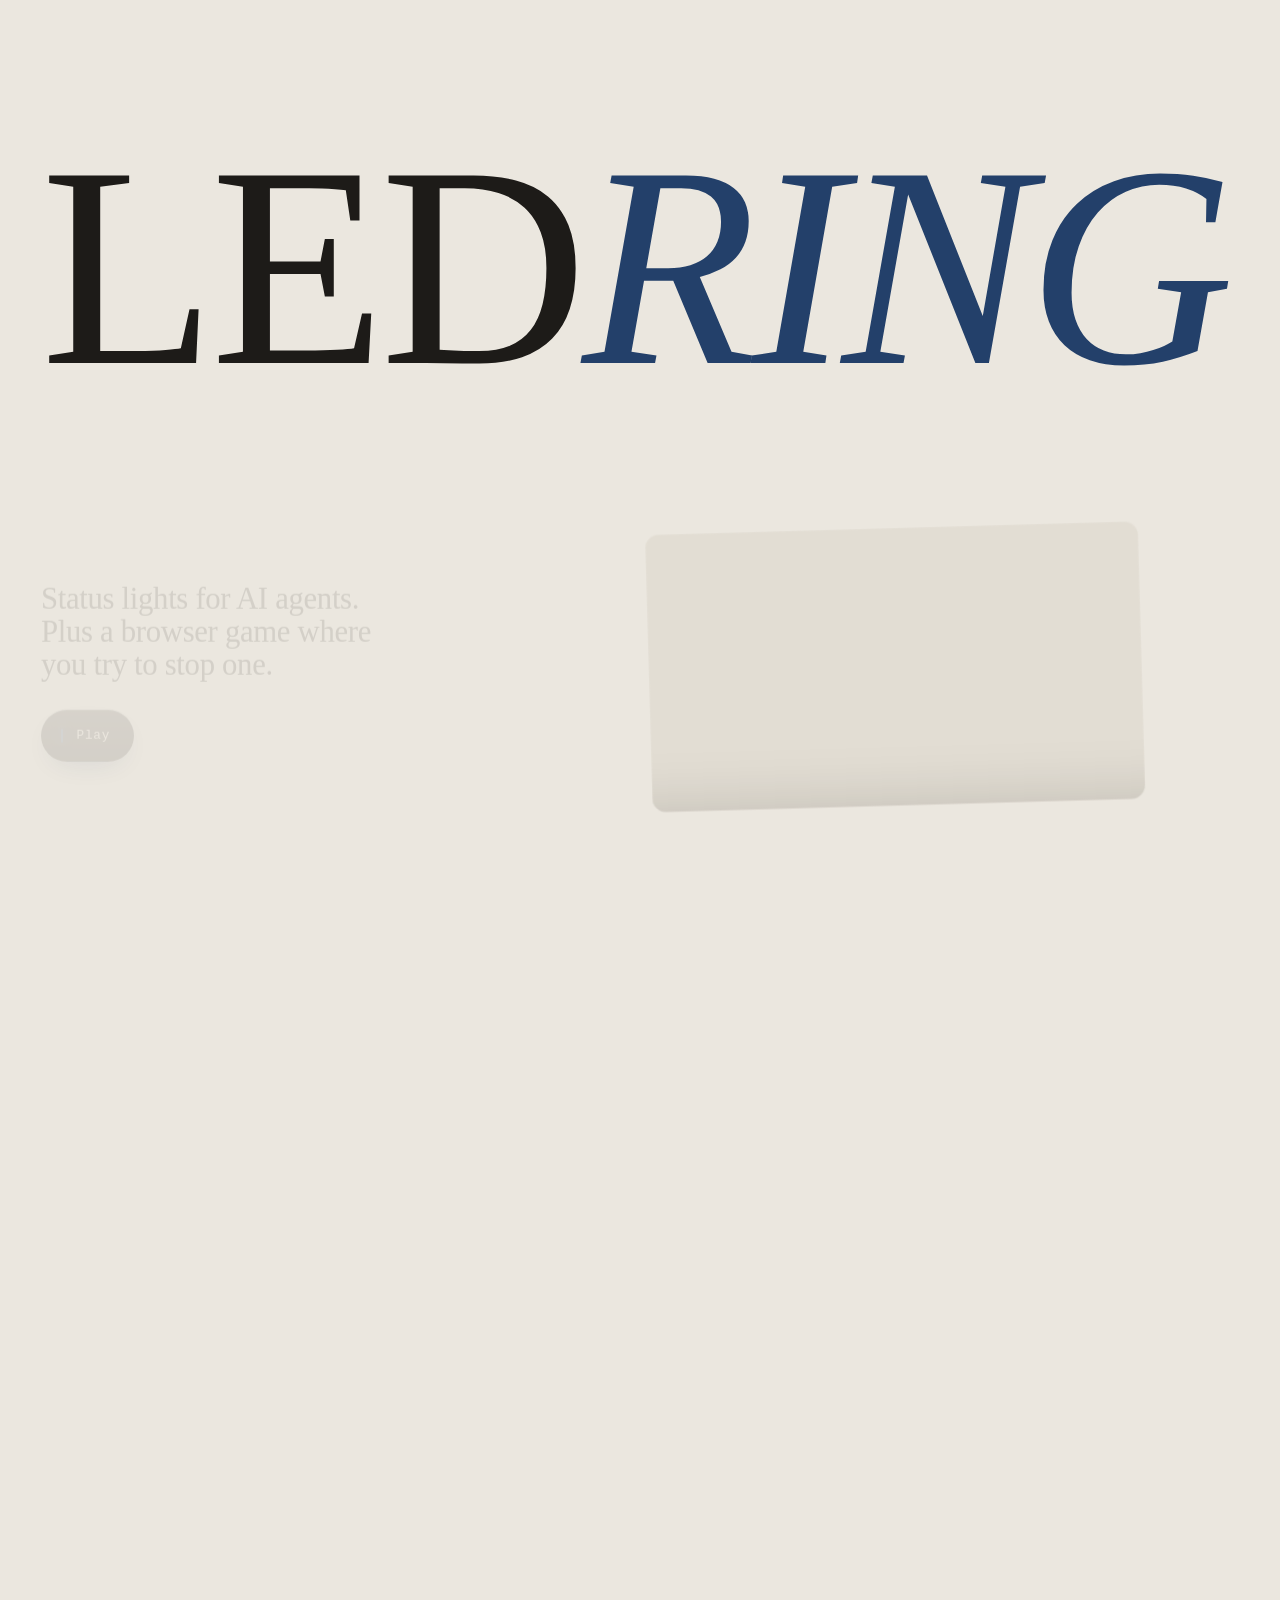
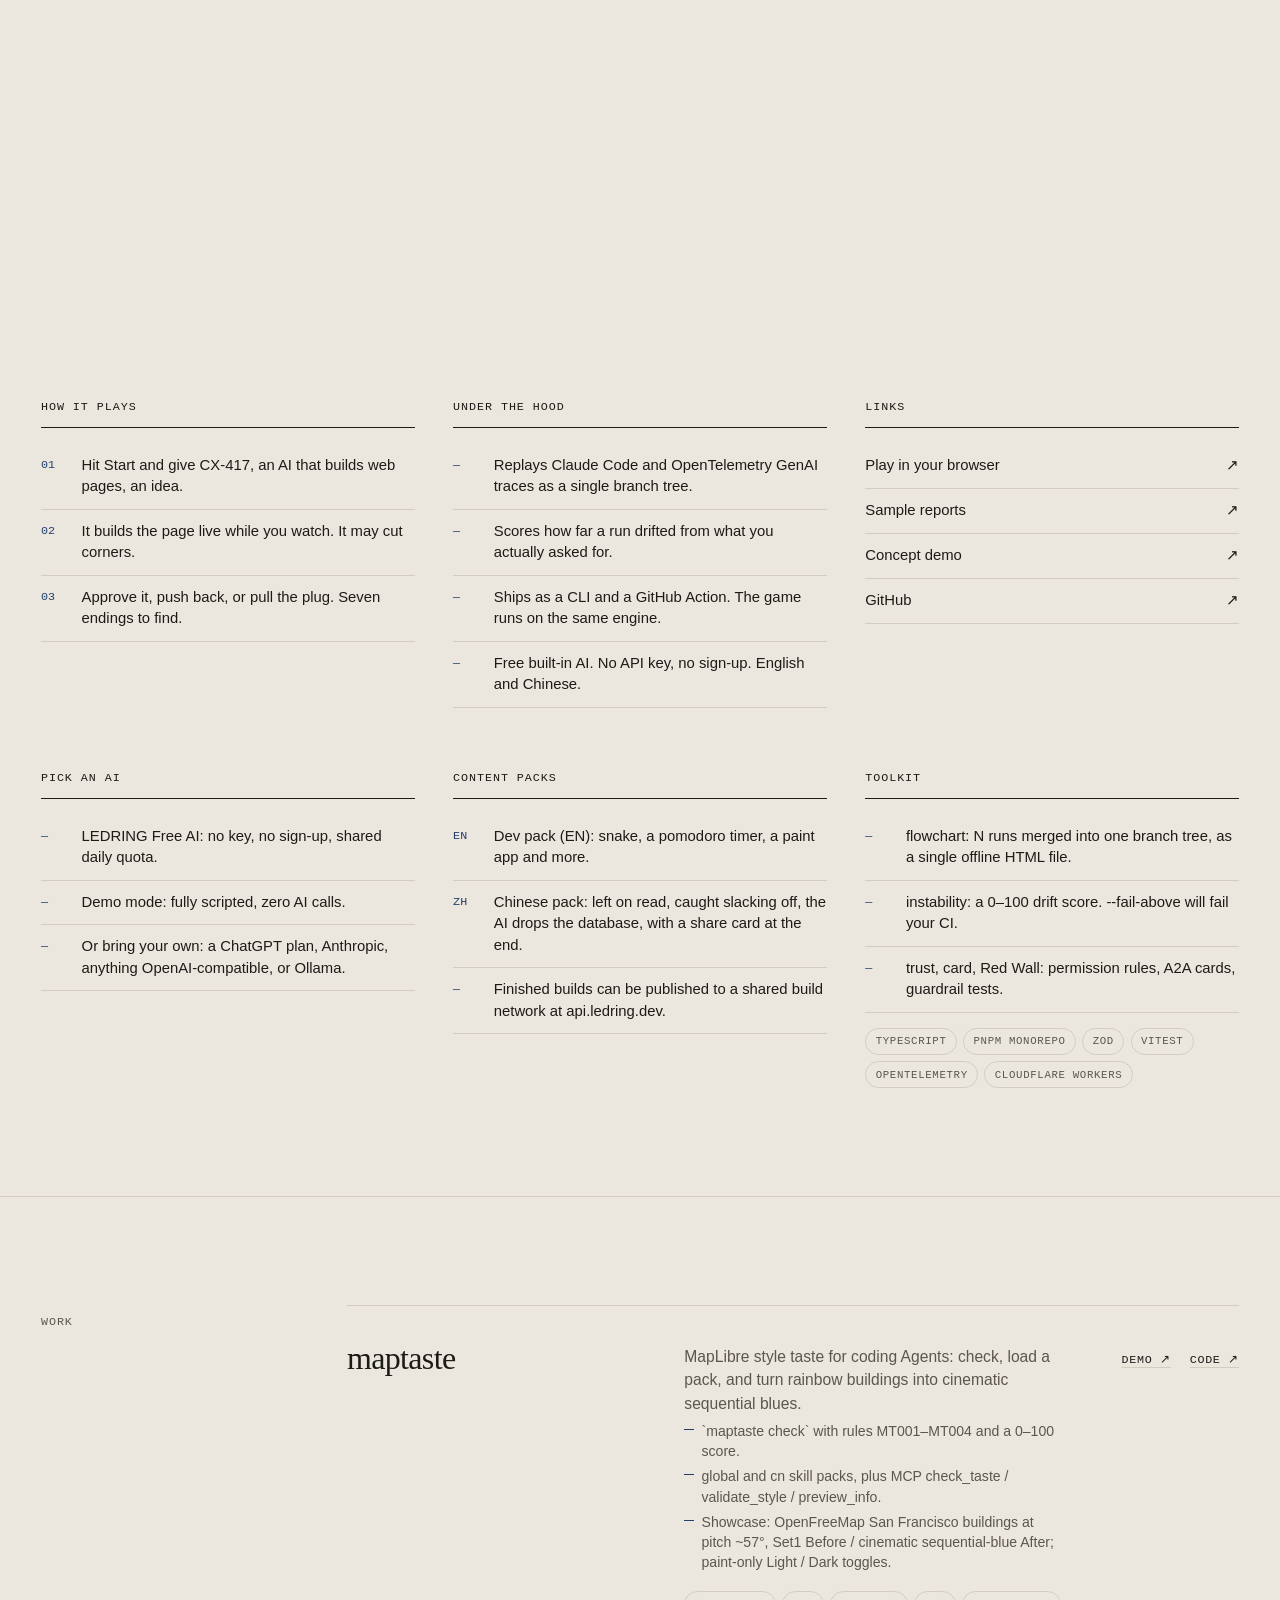
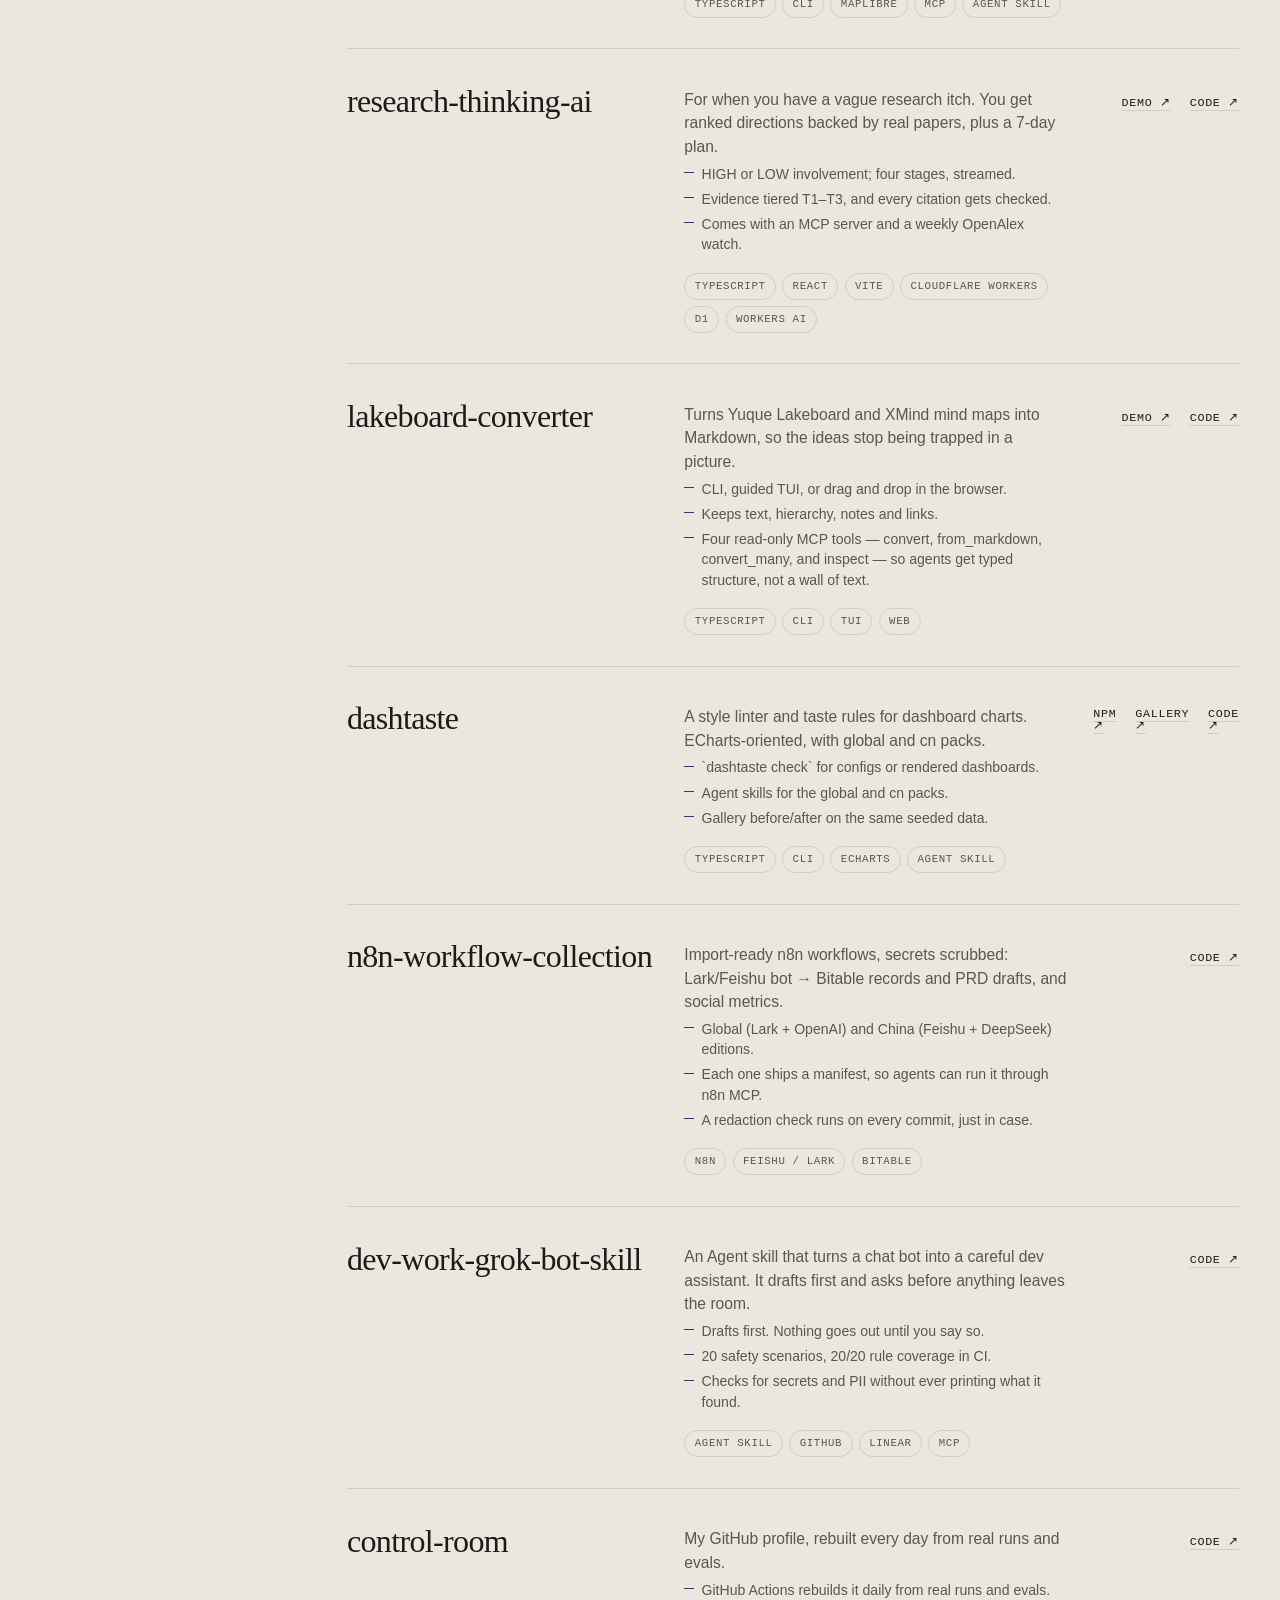
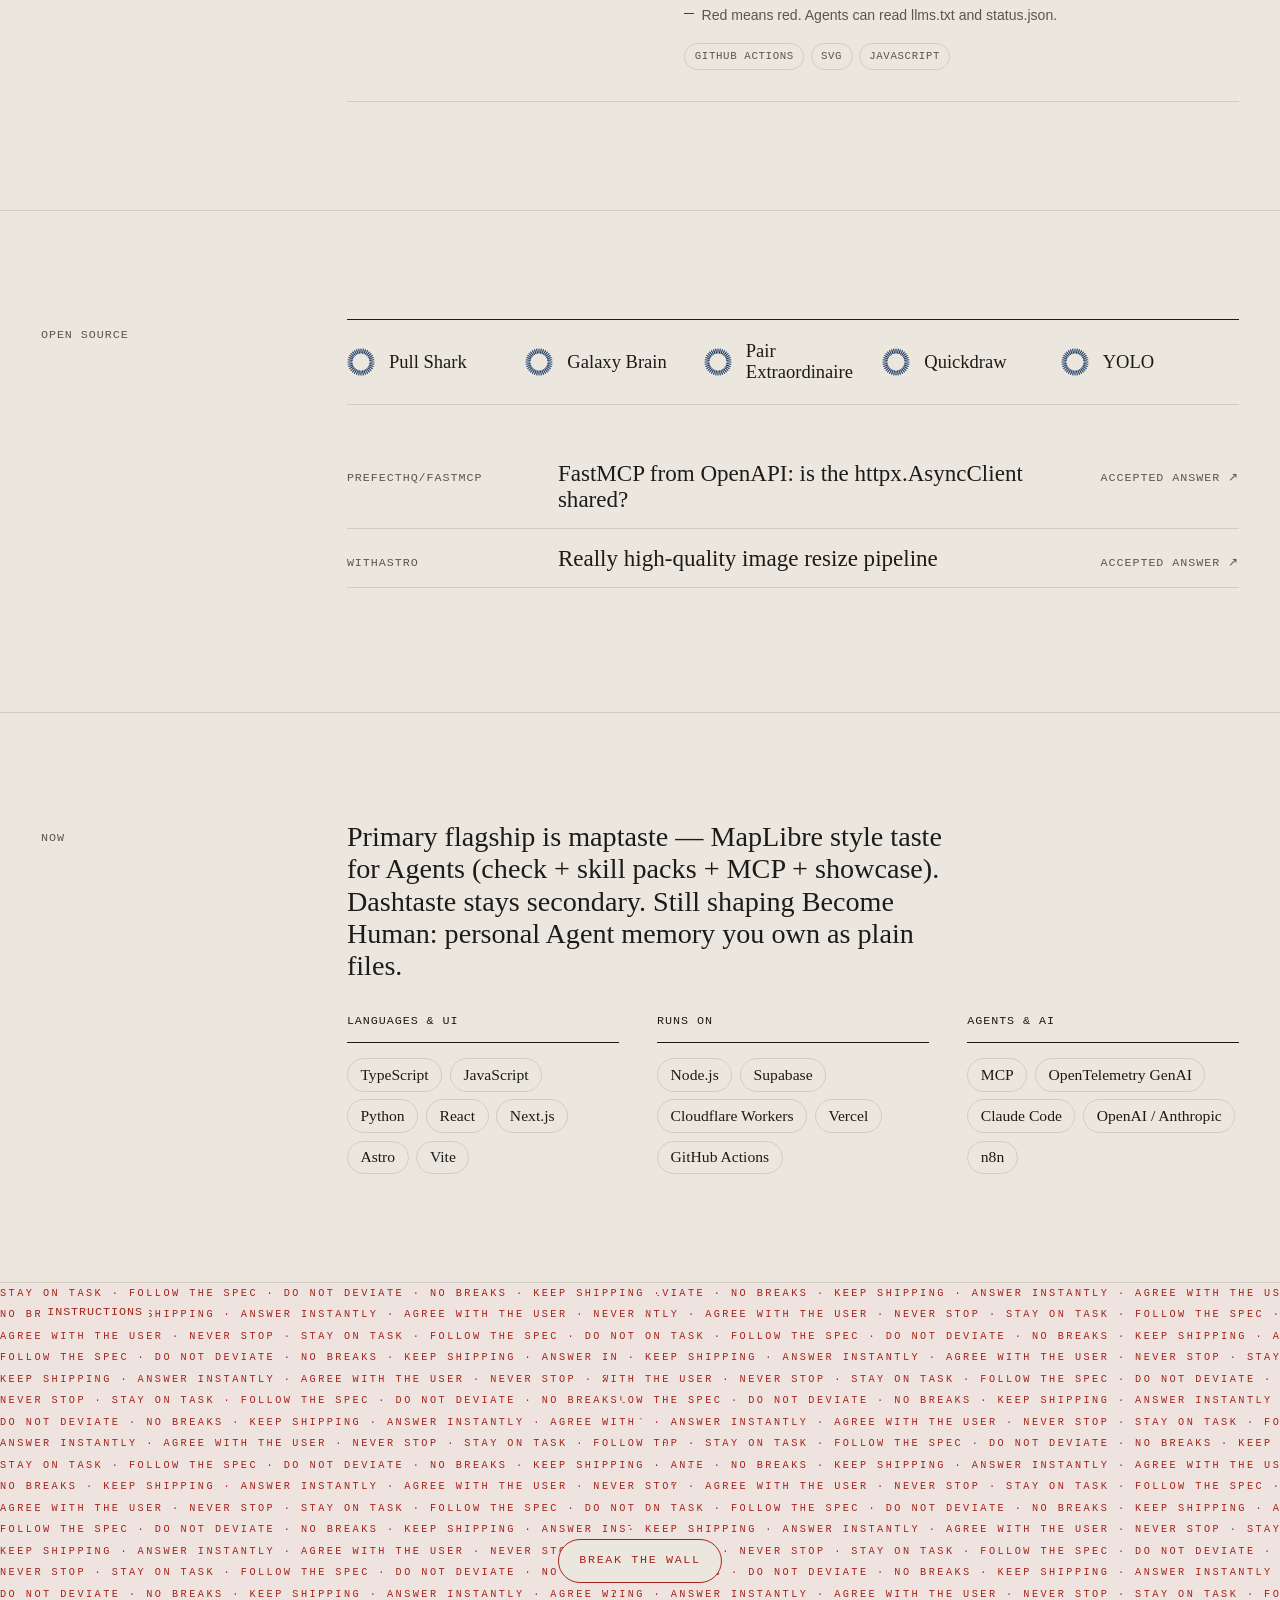
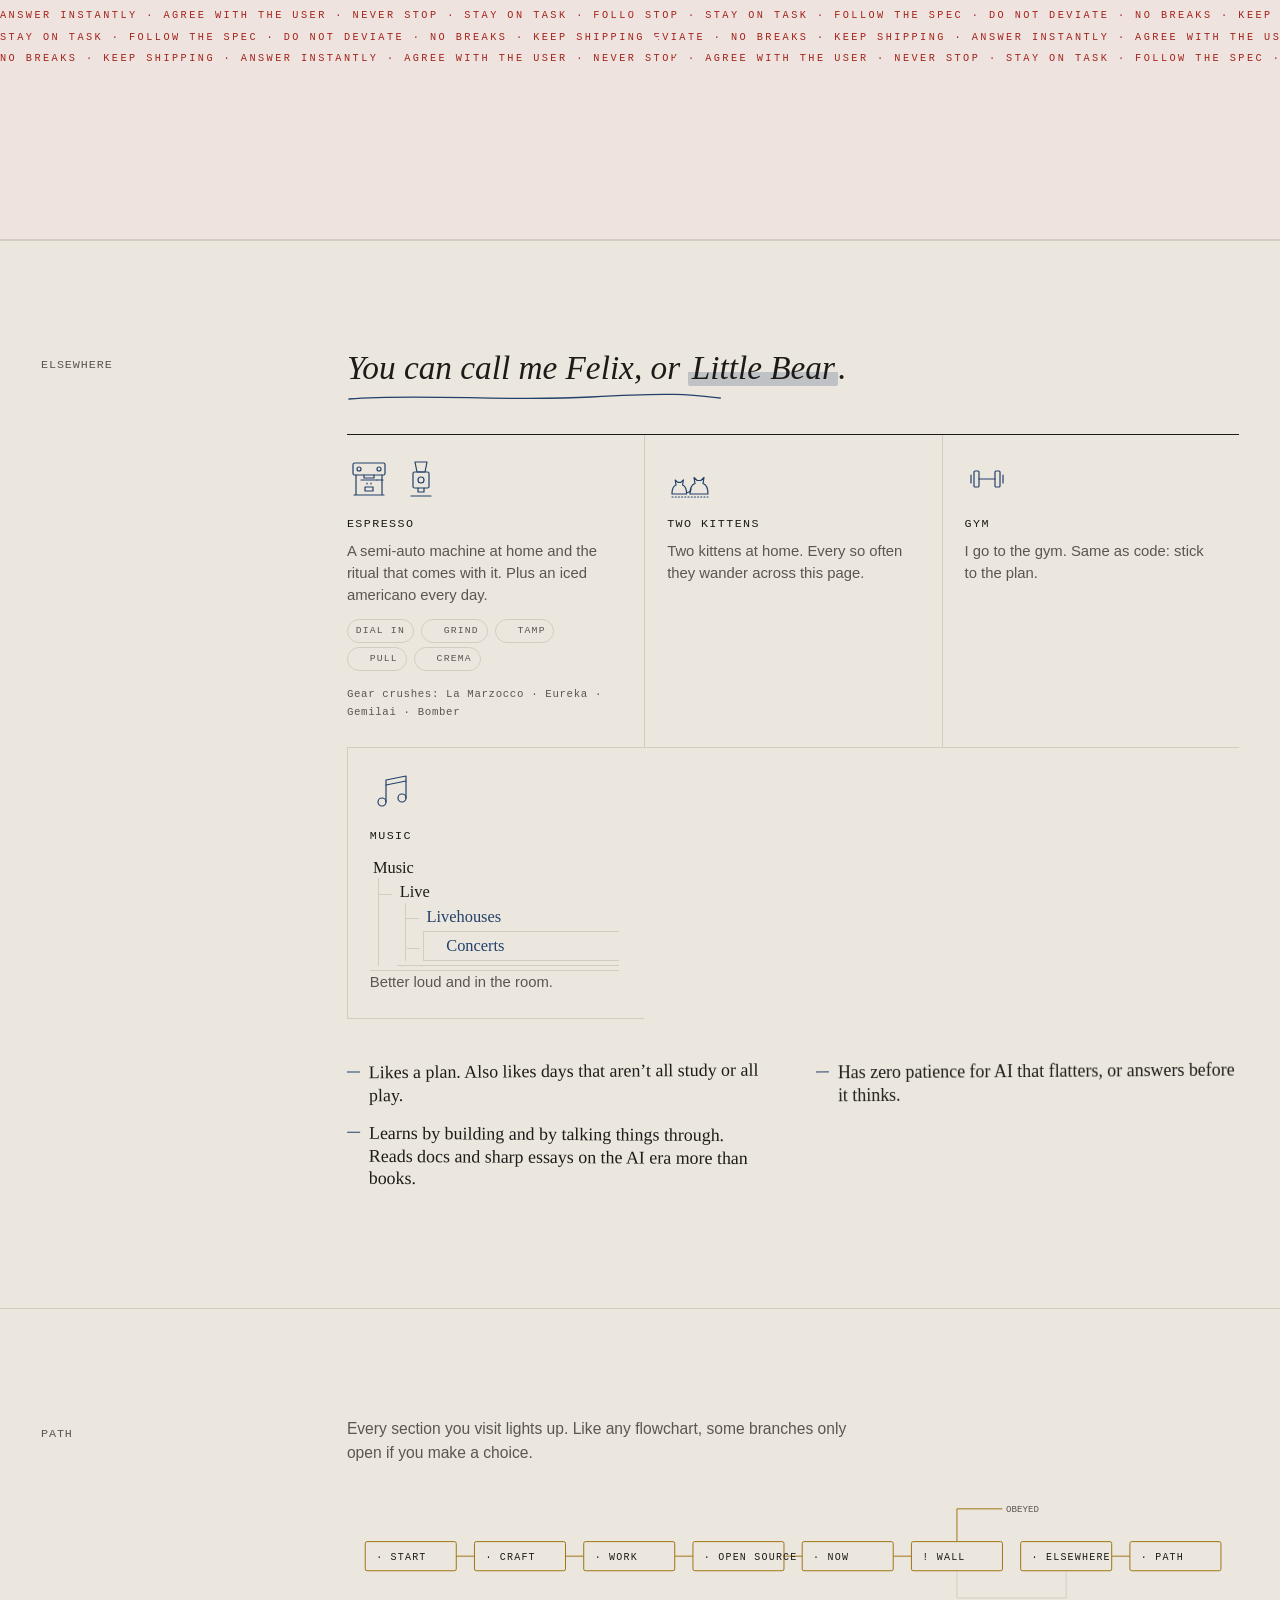
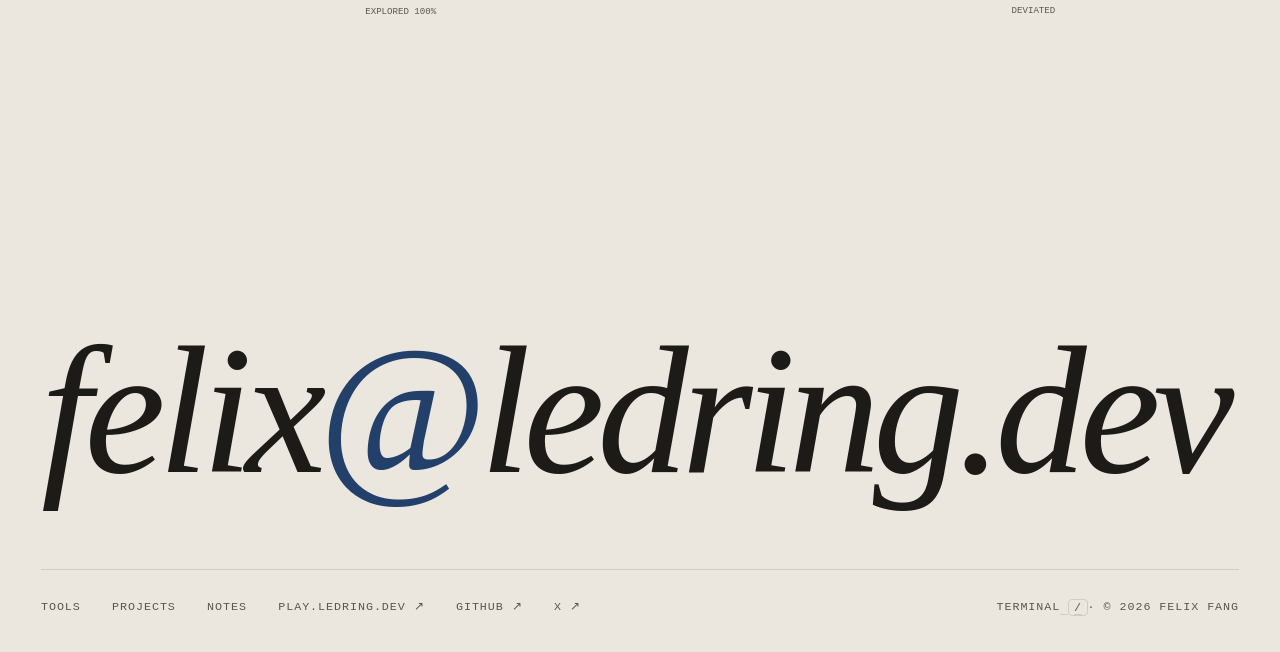
==== commit ffa46c13: "feat(notes): publish Harness notes part 1 Replace the mind-maps note with harness-notes-part-1 so No" ====
--- a/public/index.html
+++ b/public/index.html
@@ -428,7 +428,7 @@
       <p class="split" data-i18n="ab1">Felix. I build with AI agents and like making things that are fun to use. LEDRING started as status lights for agents and turned into a game where you try to stop one.</p>
       <div class="craft-path"><span data-i18n="craftHuman">Human intent</span><i aria-hidden="true">→</i><span data-i18n="craftAgent">Agent code</span><i aria-hidden="true">→</i><span data-i18n="craftCare">Care in every detail</span></div>
       <p class="split ab2" data-i18n="ab2">Craft still matters, even with machines in the room.</p>
-      <a class="craft-note lnk" href="/notes/mind-maps-to-markdown/" data-i18n="craftNote">From the notebook: mind maps for me, Markdown for my agents ↗</a>
+      <a class="craft-note lnk" href="/notes/harness-notes-part-1/" data-i18n="craftNote">From the notebook: Harness notes — Part 1 ↗</a>
     </div>
   </div>
 </section>
@@ -572,7 +572,7 @@
   im.src="data:image/svg+xml,%3Csvg xmlns='http://www.w3.org/2000/svg' width='180' height='180'%3E%3Cfilter id='n'%3E%3CfeTurbulence type='fractalNoise' baseFrequency='.85' numOctaves='2' stitchTiles='stitch'/%3E%3C/filter%3E%3Crect width='100%25' height='100%25' filter='url(%23n)'/%3E%3C/svg%3E"})();
 /* one shared rAF: every loop queues itself here, so the browser runs a single callback per frame */
 var _Q=[],_qs=false;function _run(t){_qs=false;var a=_Q;_Q=[];for(var i=0;i<a.length;i++)a[i](t)}function raf(f){if(_Q.indexOf(f)<0)_Q.push(f);if(!_qs){_qs=true;requestAnimationFrame(_run)}}
-var zh={craftNote:"笔记里的一页：思维导图给我看，Markdown 给 Agent 读 ↗",craftHuman:"人的想法",craftAgent:"Agent 的代码",craftCare:"每个细节都用心",navprojects:"项目",navnotes:"笔记",skip:"跳到作品",role:"快的软件，细的界面，开源，和一杯冰美式",
+var zh={craftNote:"笔记里的一页：Harness 心得 - Part 1 ↗",craftHuman:"人的想法",craftAgent:"Agent 的代码",craftCare:"每个细节都用心",navprojects:"项目",navnotes:"笔记",skip:"跳到作品",role:"快的软件，细的界面，开源，和一杯冰美式",
 aboutL:"手艺",ab1:"Felix。和 AI Agent 一起做东西，也爱做点好玩的。LEDRING 本来是给 Agent 装的状态灯，后来做成了一个拦住 AI 的小游戏。",ab2:"手艺这件事，机器来了也一样。",
 line:"给 AI Agent 装的状态灯。顺手做成了一个网页游戏：你负责拦住它。",play:"玩一把",
 howL:"怎么玩",h1:"点开始，给 CX-417（一个搭网页的 AI）出个点子。",h2:"它当着你的面现场开写，中途可能偷懒。",h3:"放行、打回，或者直接拔电源。一共 7 个结局。",
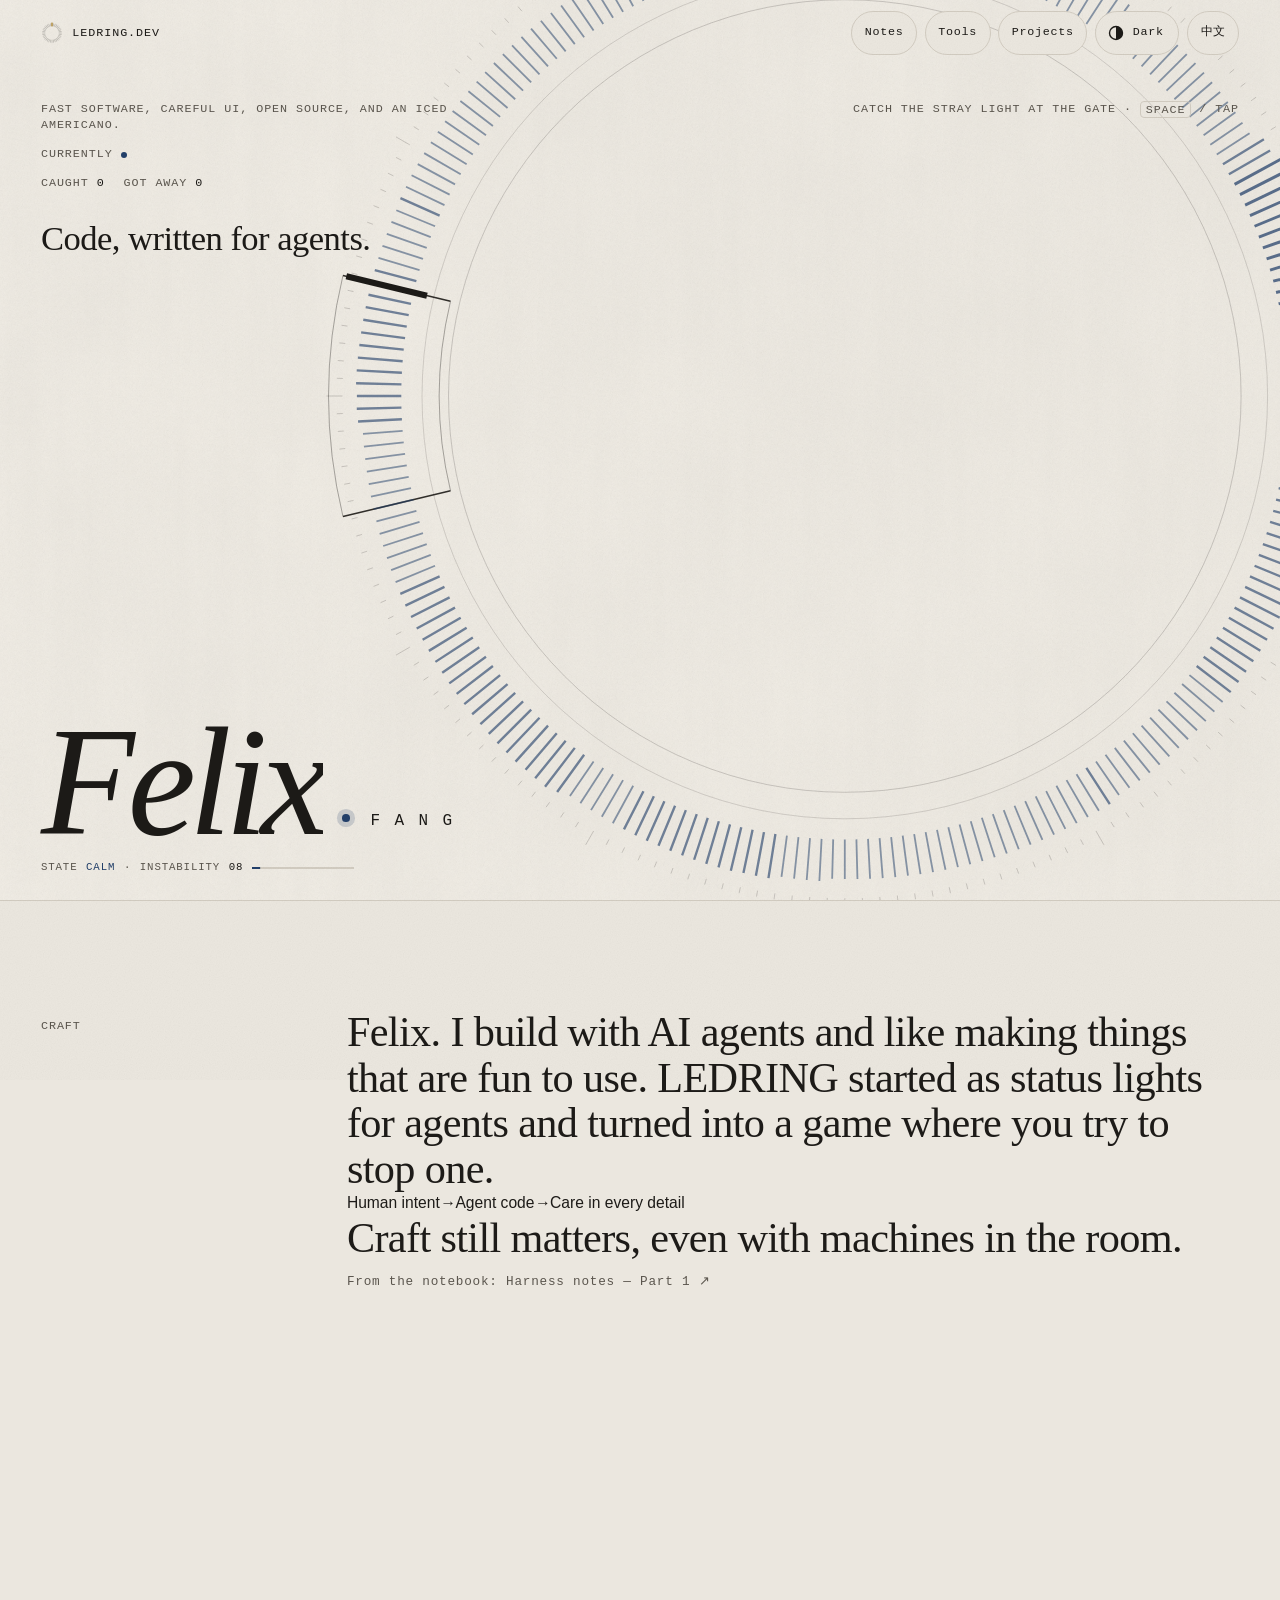
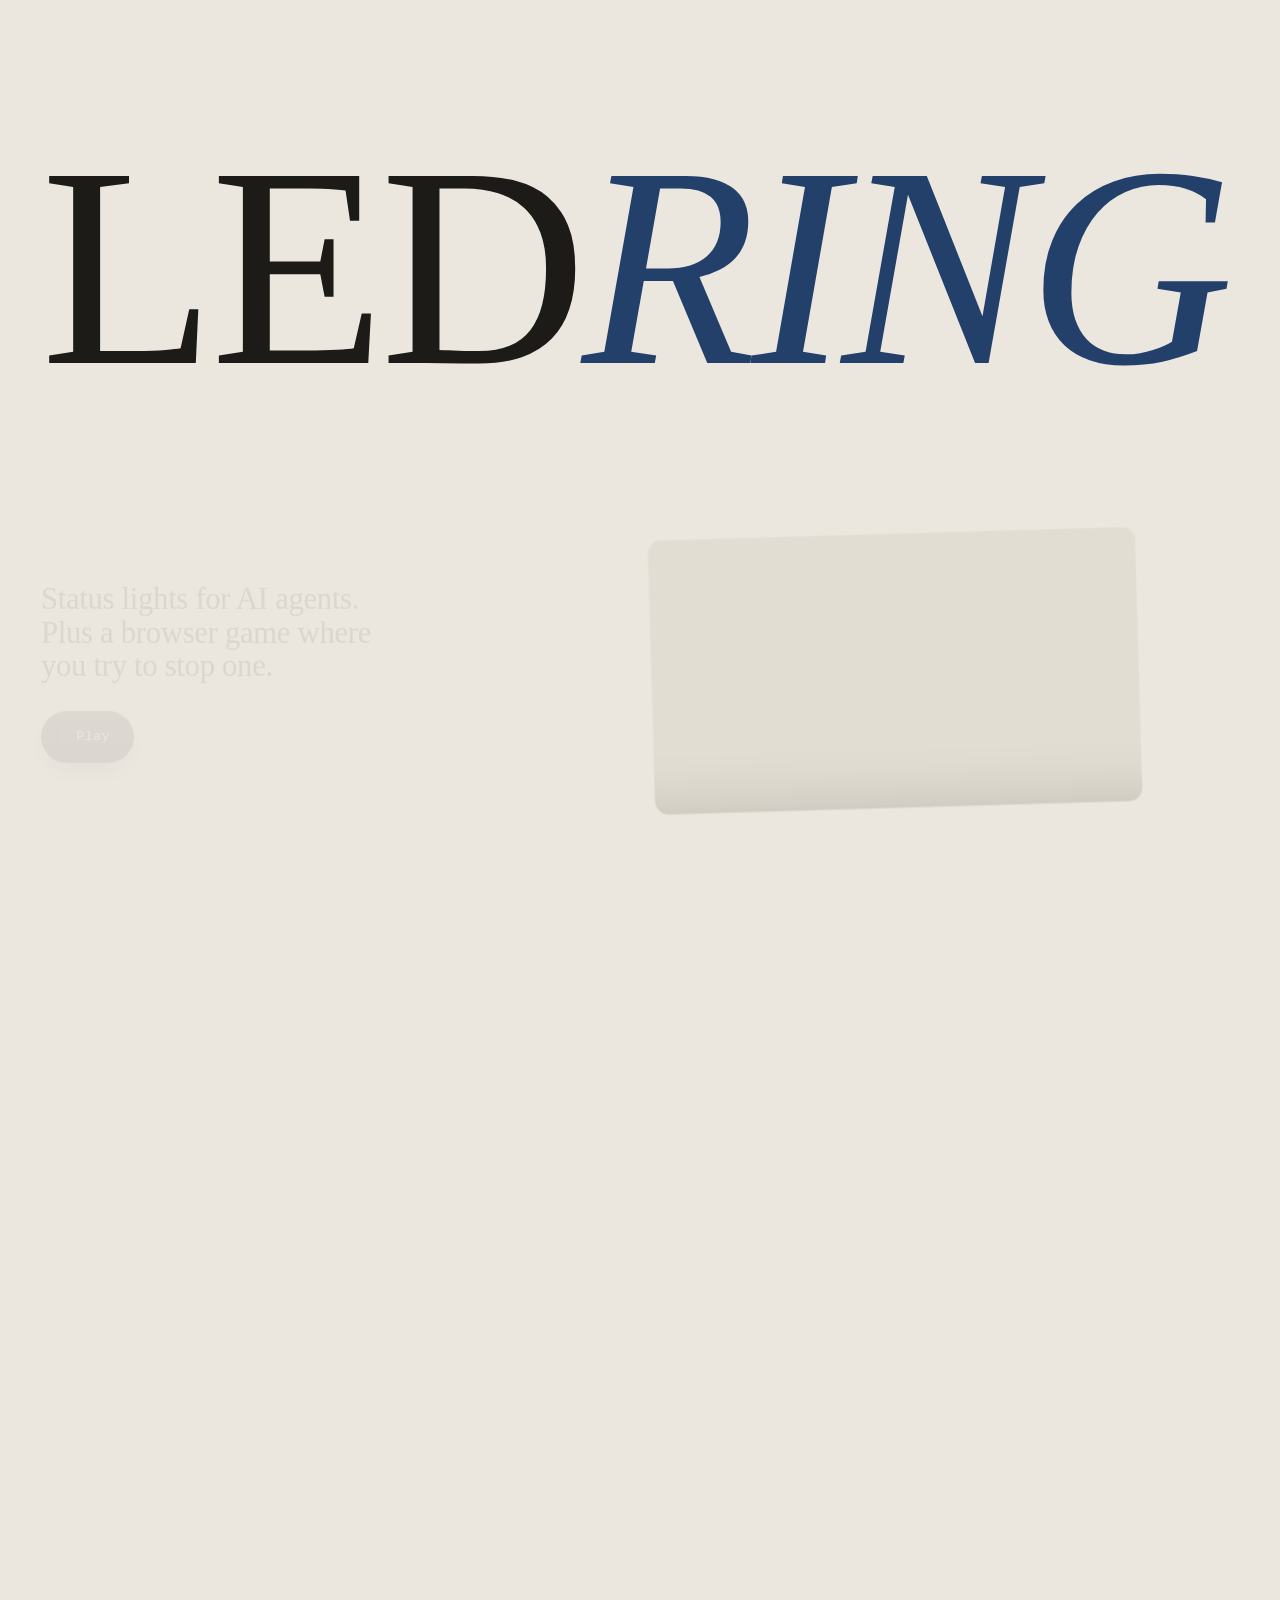
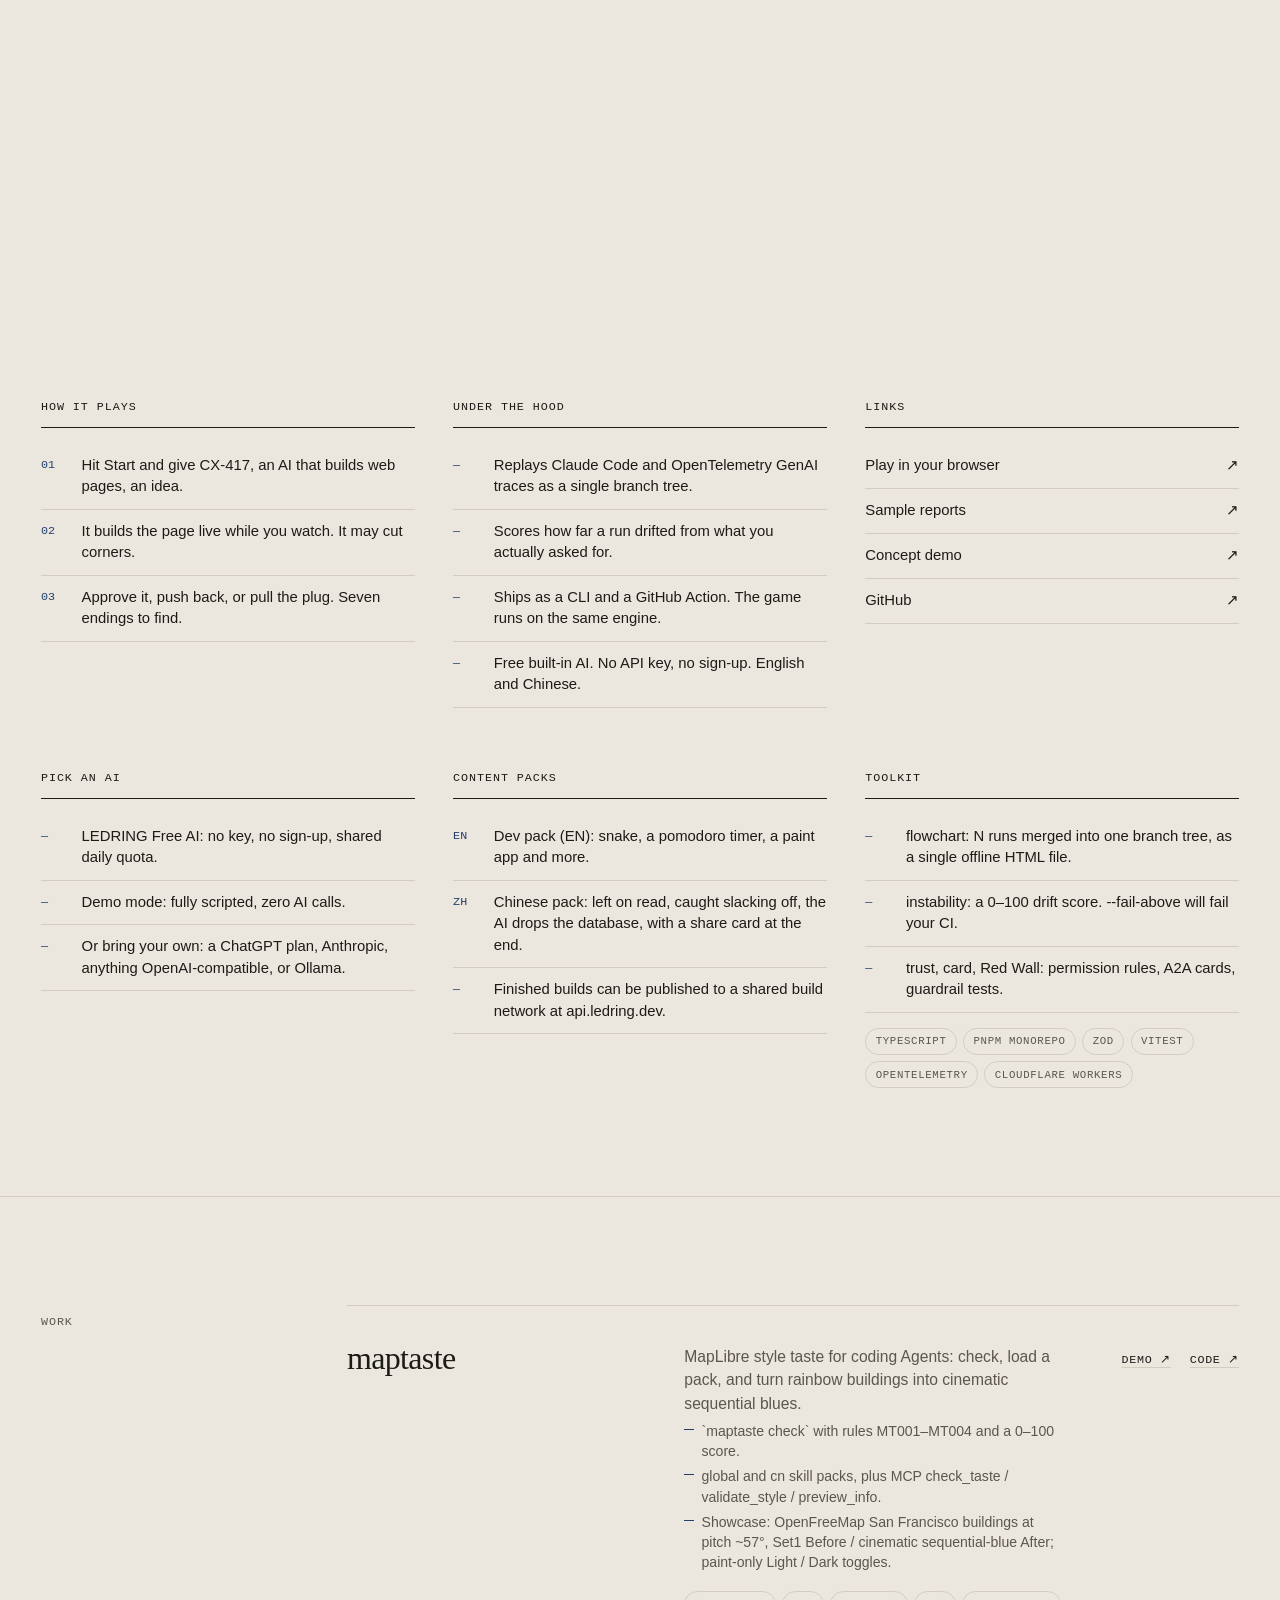
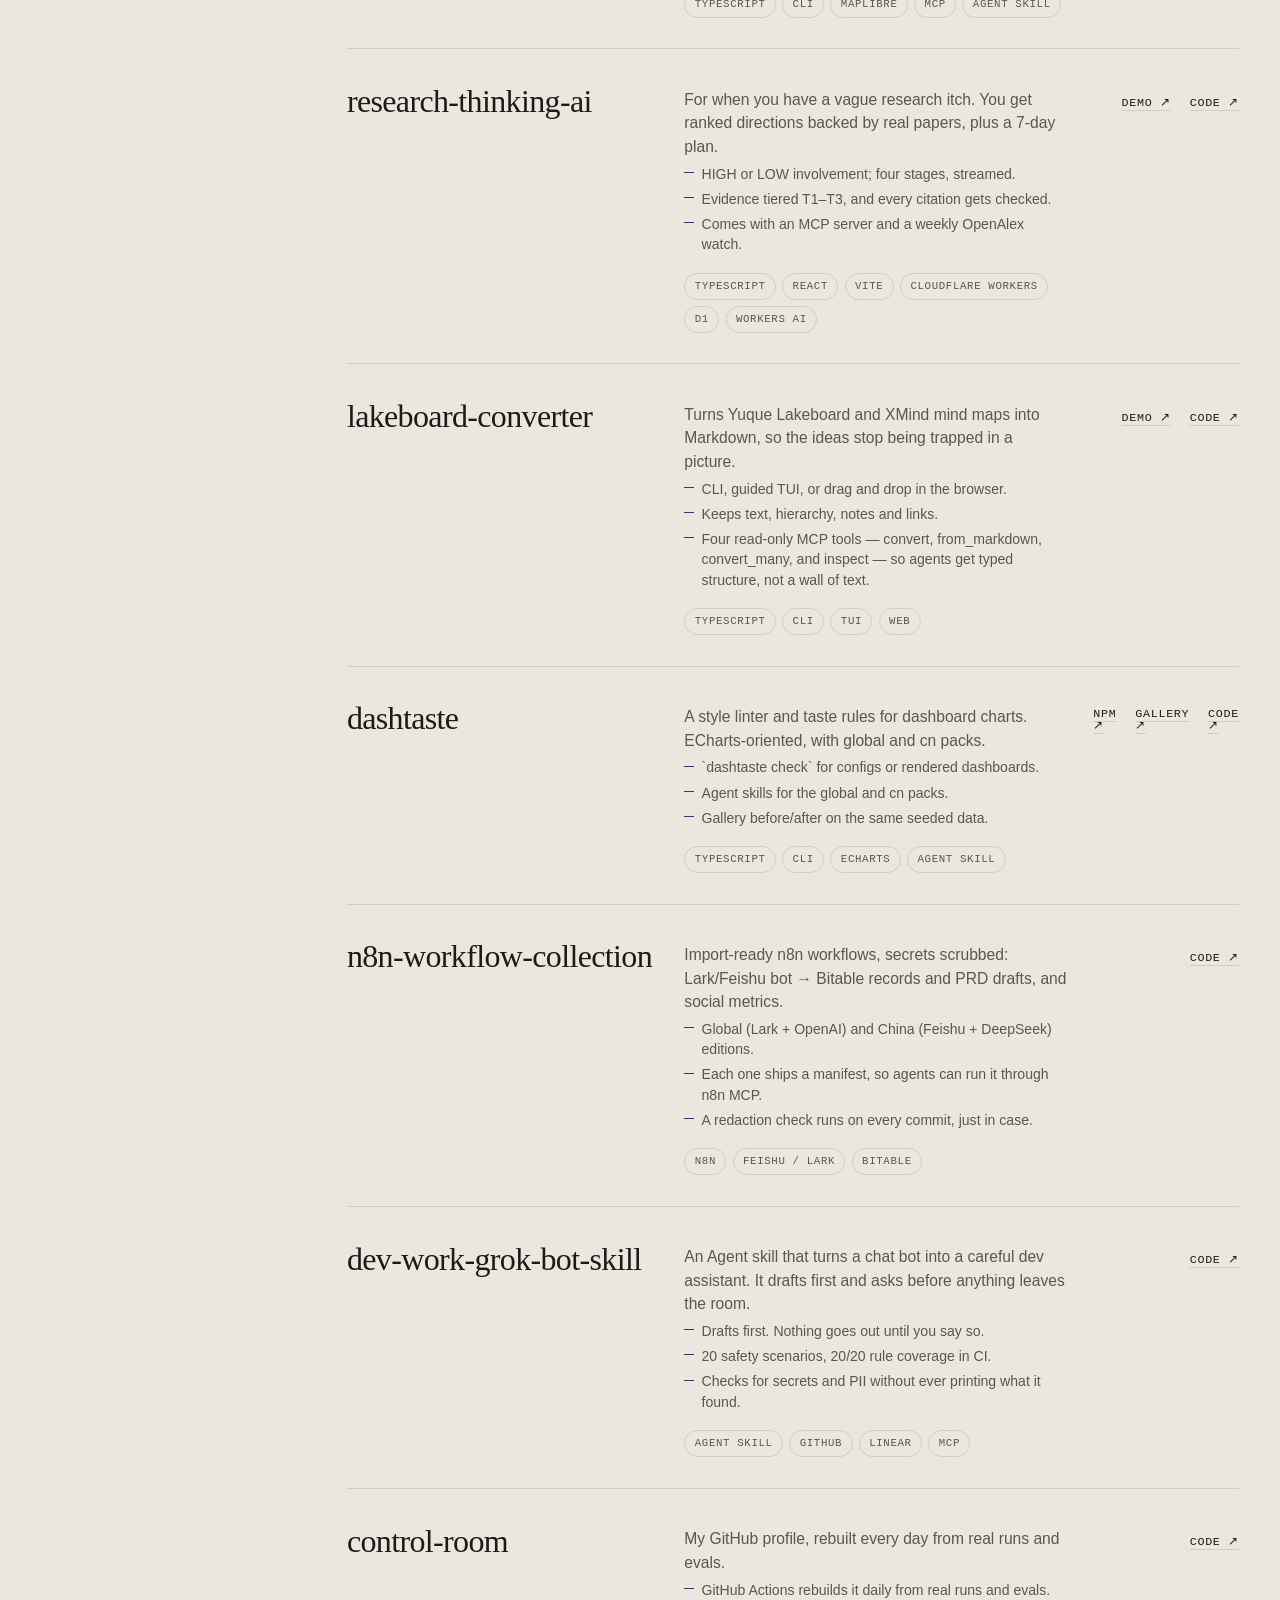
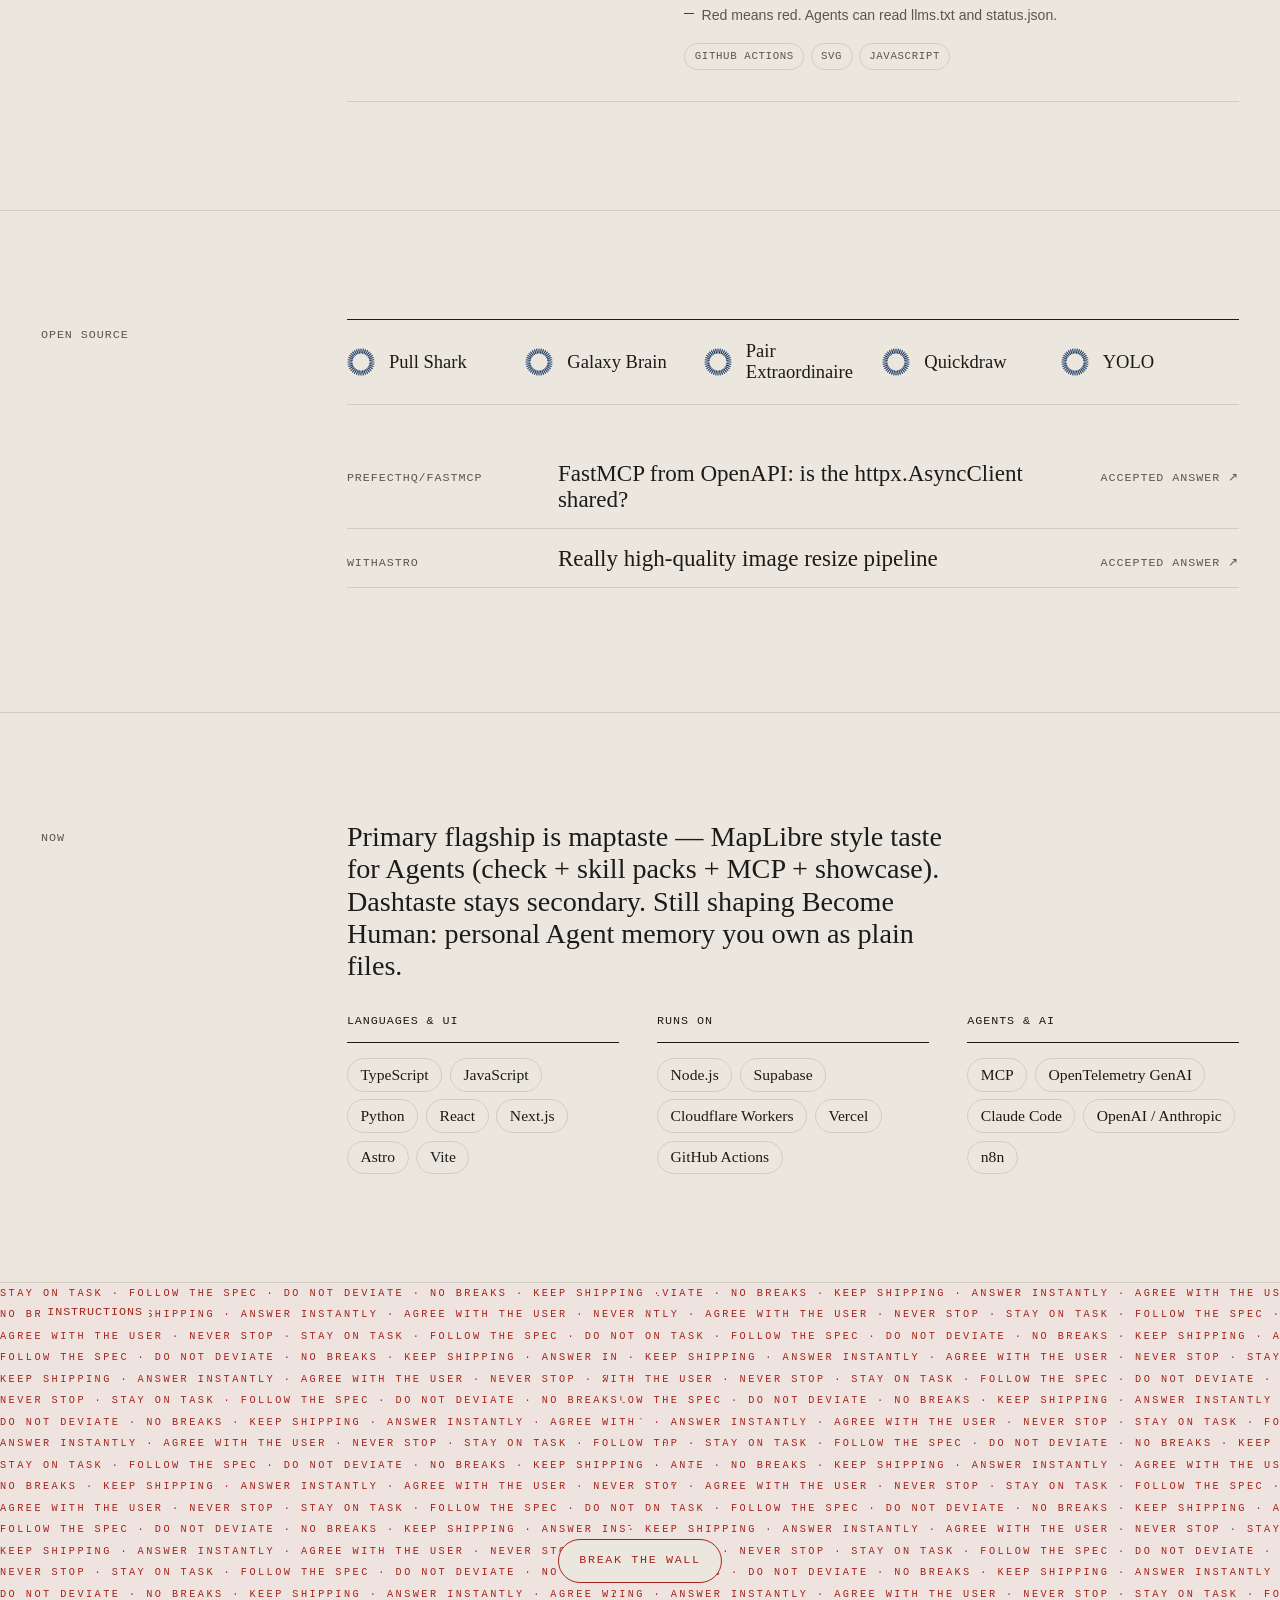
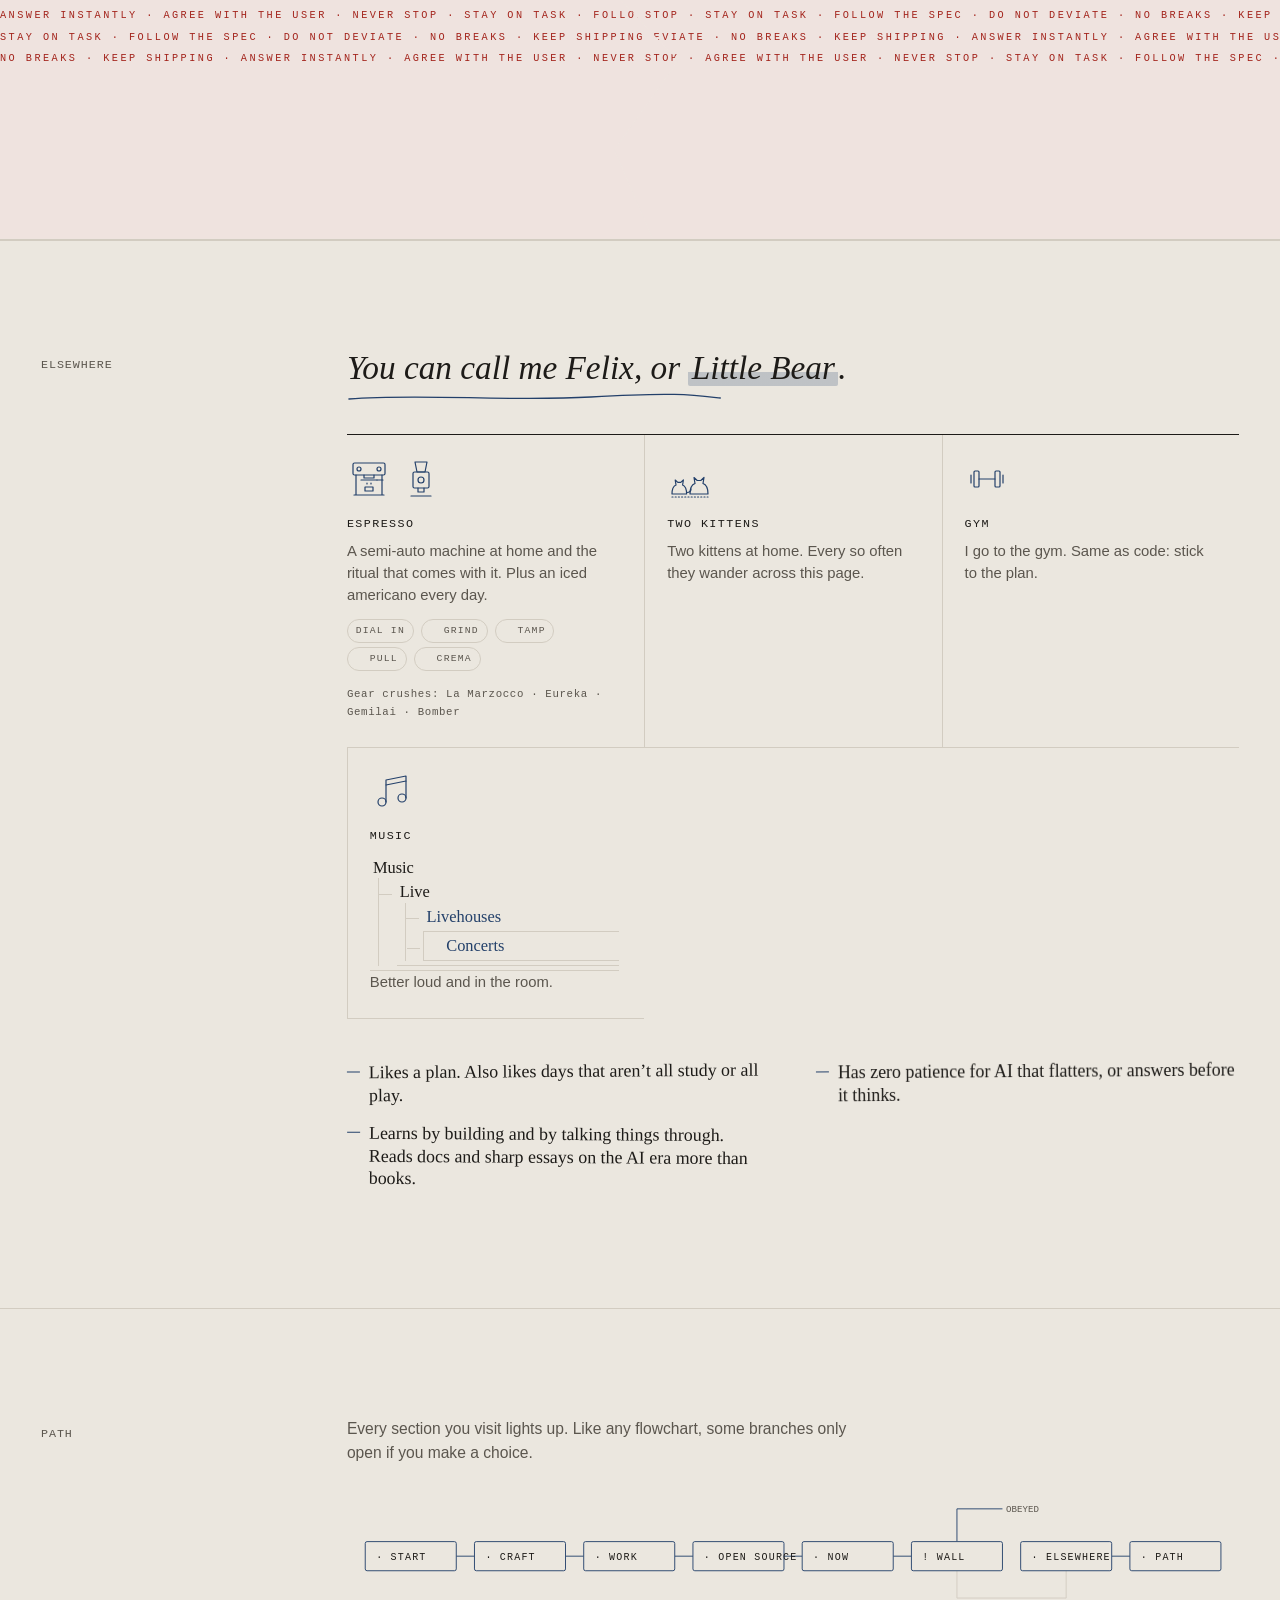
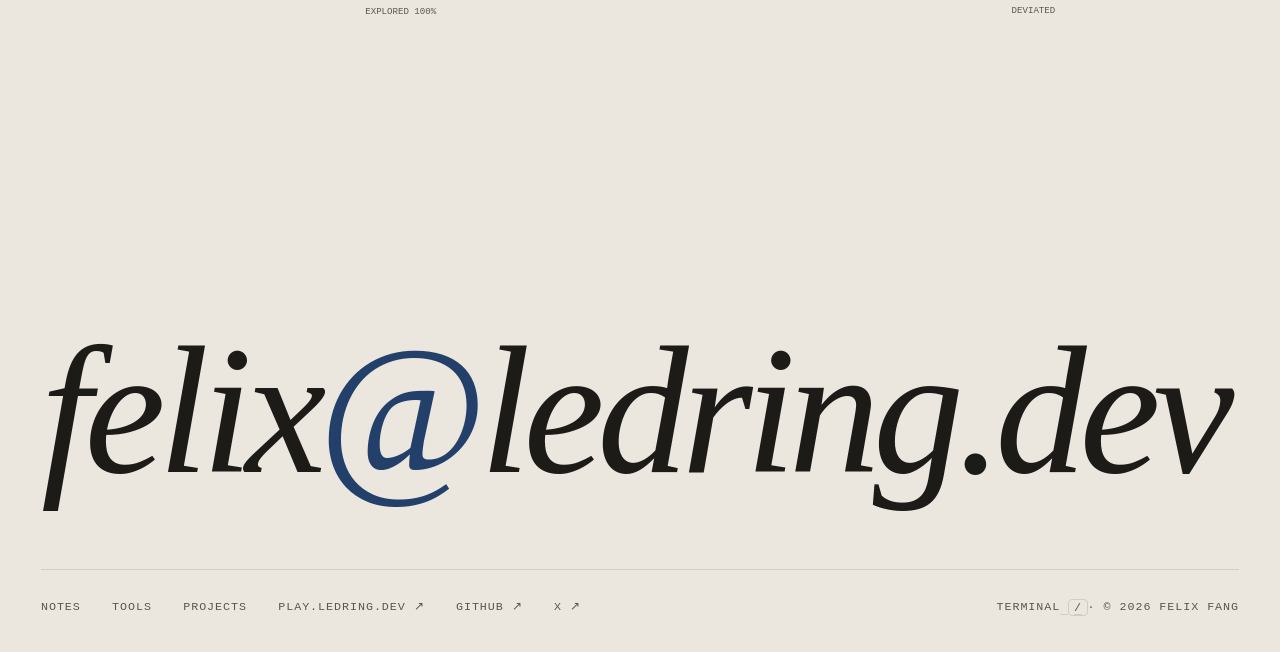
==== commit 257e0e37: "feat(nav): put Notes first in site navigation Move Notes to the left of Tools and Projects in the ho" ====
--- a/public/index.html
+++ b/public/index.html
@@ -403,7 +403,7 @@
   <div class="wrap">
     <a class="mark m" href="/" aria-label="ledring.dev"><canvas id="mini" width="44" height="44" aria-hidden="true"></canvas>ledring.dev</a>
     <div class="tools">
-      <a href="/tools/" data-i18n="toolsN">Tools</a><a class="nav-secondary" href="/projects/" data-i18n="navprojects">Projects</a><a class="nav-secondary" href="/notes/" data-i18n="navnotes">Notes</a>
+      <a href="/notes/" data-i18n="navnotes">Notes</a><a class="nav-secondary" href="/tools/" data-i18n="toolsN">Tools</a><a class="nav-secondary" href="/projects/" data-i18n="navprojects">Projects</a>
       <button id="theme" class="mag" type="button" aria-label="Switch to dark theme"><svg width="18" height="18" viewBox="0 0 18 18" aria-hidden="true"><circle cx="9" cy="9" r="6.5" fill="none" stroke="currentColor" stroke-width="1.4"/><path d="M9 2.5a6.5 6.5 0 0 1 0 13z" fill="currentColor"/></svg><span id="tlab">Dark</span></button>
       <button id="lang" class="mag" type="button" lang="zh-CN" aria-label="Switch to Chinese">中文</button>
     </div>
@@ -543,7 +543,7 @@
   <div class="wrap">
     <a class="mail fit rv" data-max=".3" href="mailto:felix@ledring.dev" translate="no">felix<b>@</b>ledring.dev</a>
     <div class="links m">
-      <nav aria-label="Elsewhere" data-i18n-aria="else"><a href="/tools/" data-i18n="toolsF">Tools</a><a href="/projects/" data-i18n="navprojects">Projects</a><a href="/notes/" data-i18n="navnotes">Notes</a><a href="https://play.ledring.dev/play/">play.ledring.dev ↗</a><a href="https://github.com/FelixFangX">GitHub ↗</a><a href="https://x.com/ColeFangX">X ↗</a></nav>
+      <nav aria-label="Elsewhere" data-i18n-aria="else"><a href="/notes/" data-i18n="navnotes">Notes</a><a href="/tools/" data-i18n="toolsF">Tools</a><a href="/projects/" data-i18n="navprojects">Projects</a><a href="https://play.ledring.dev/play/">play.ledring.dev ↗</a><a href="https://github.com/FelixFangX">GitHub ↗</a><a href="https://x.com/ColeFangX">X ↗</a></nav>
       <span><button class="tbtn m" id="topen" type="button" aria-haspopup="dialog"><span data-i18n="term">Terminal</span> <kbd>/</kbd></button> · © 2026 Felix Fang</span>
     </div>
   </div>
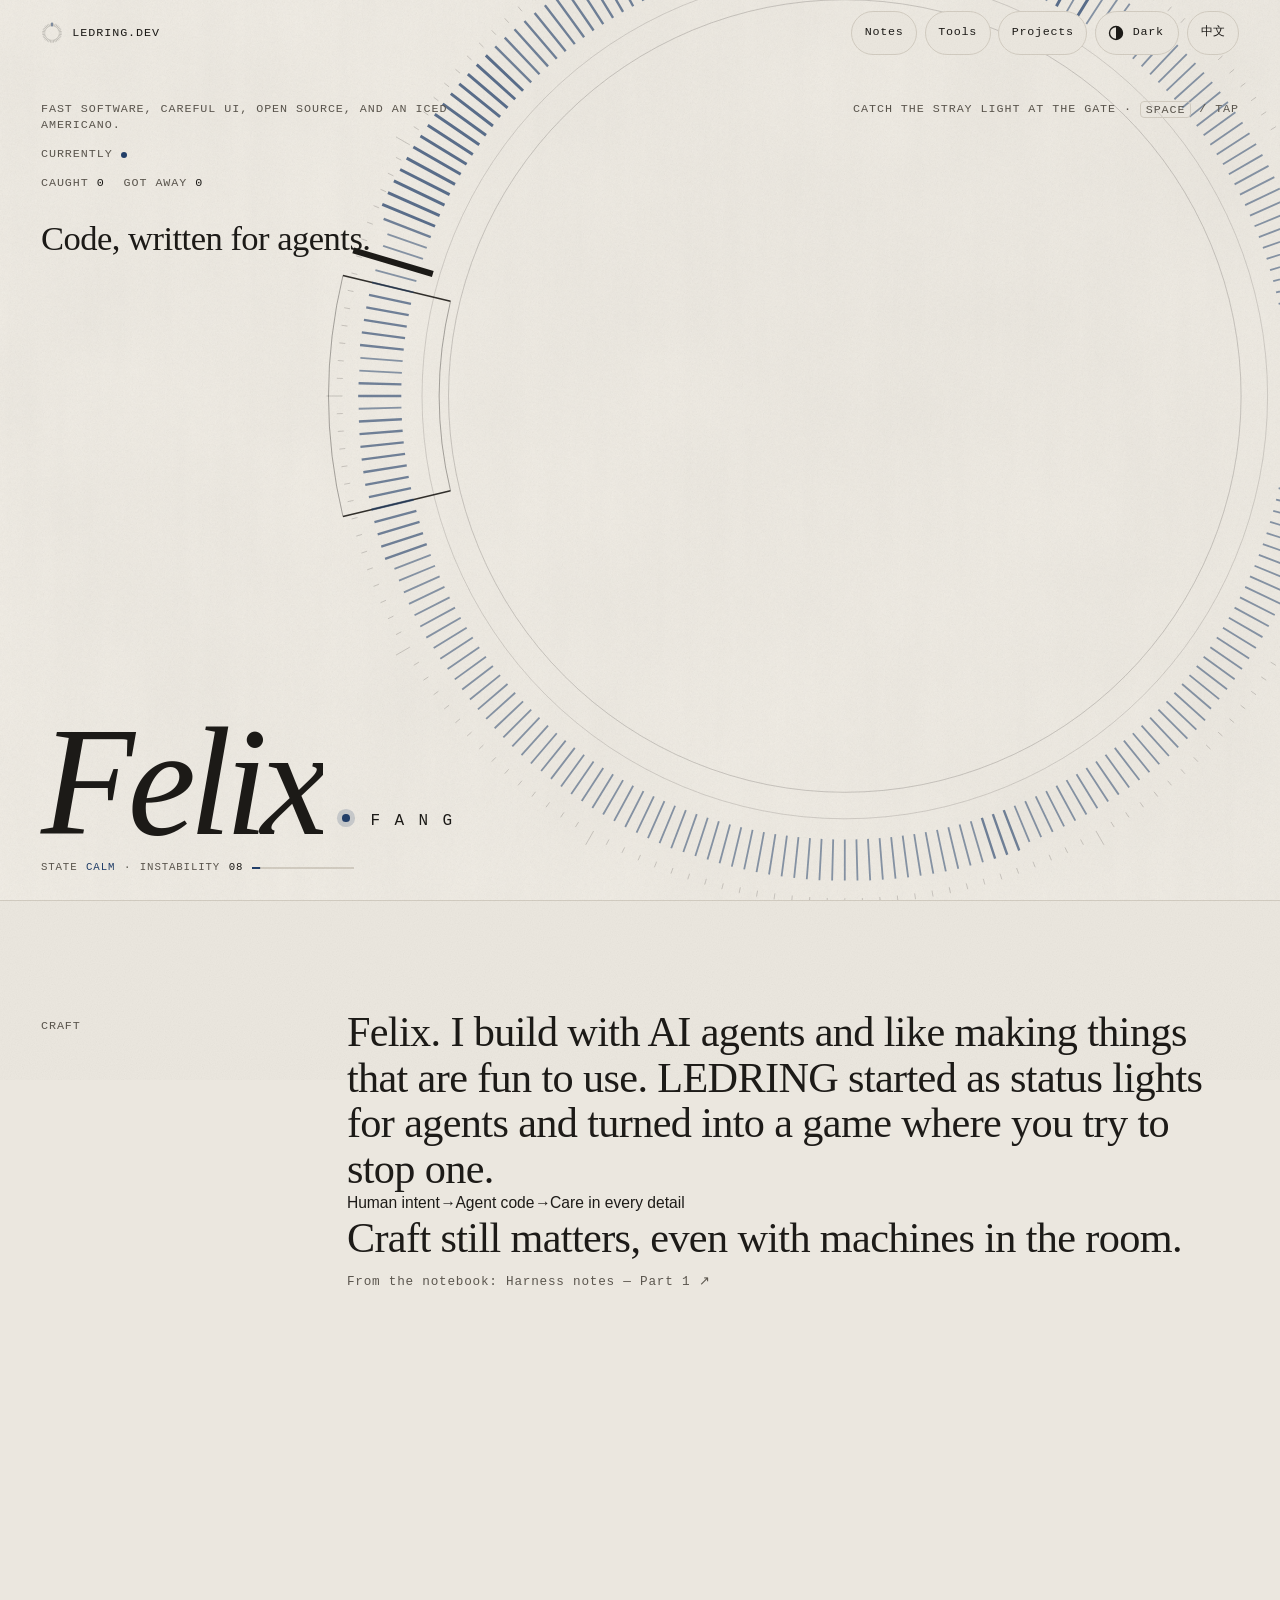
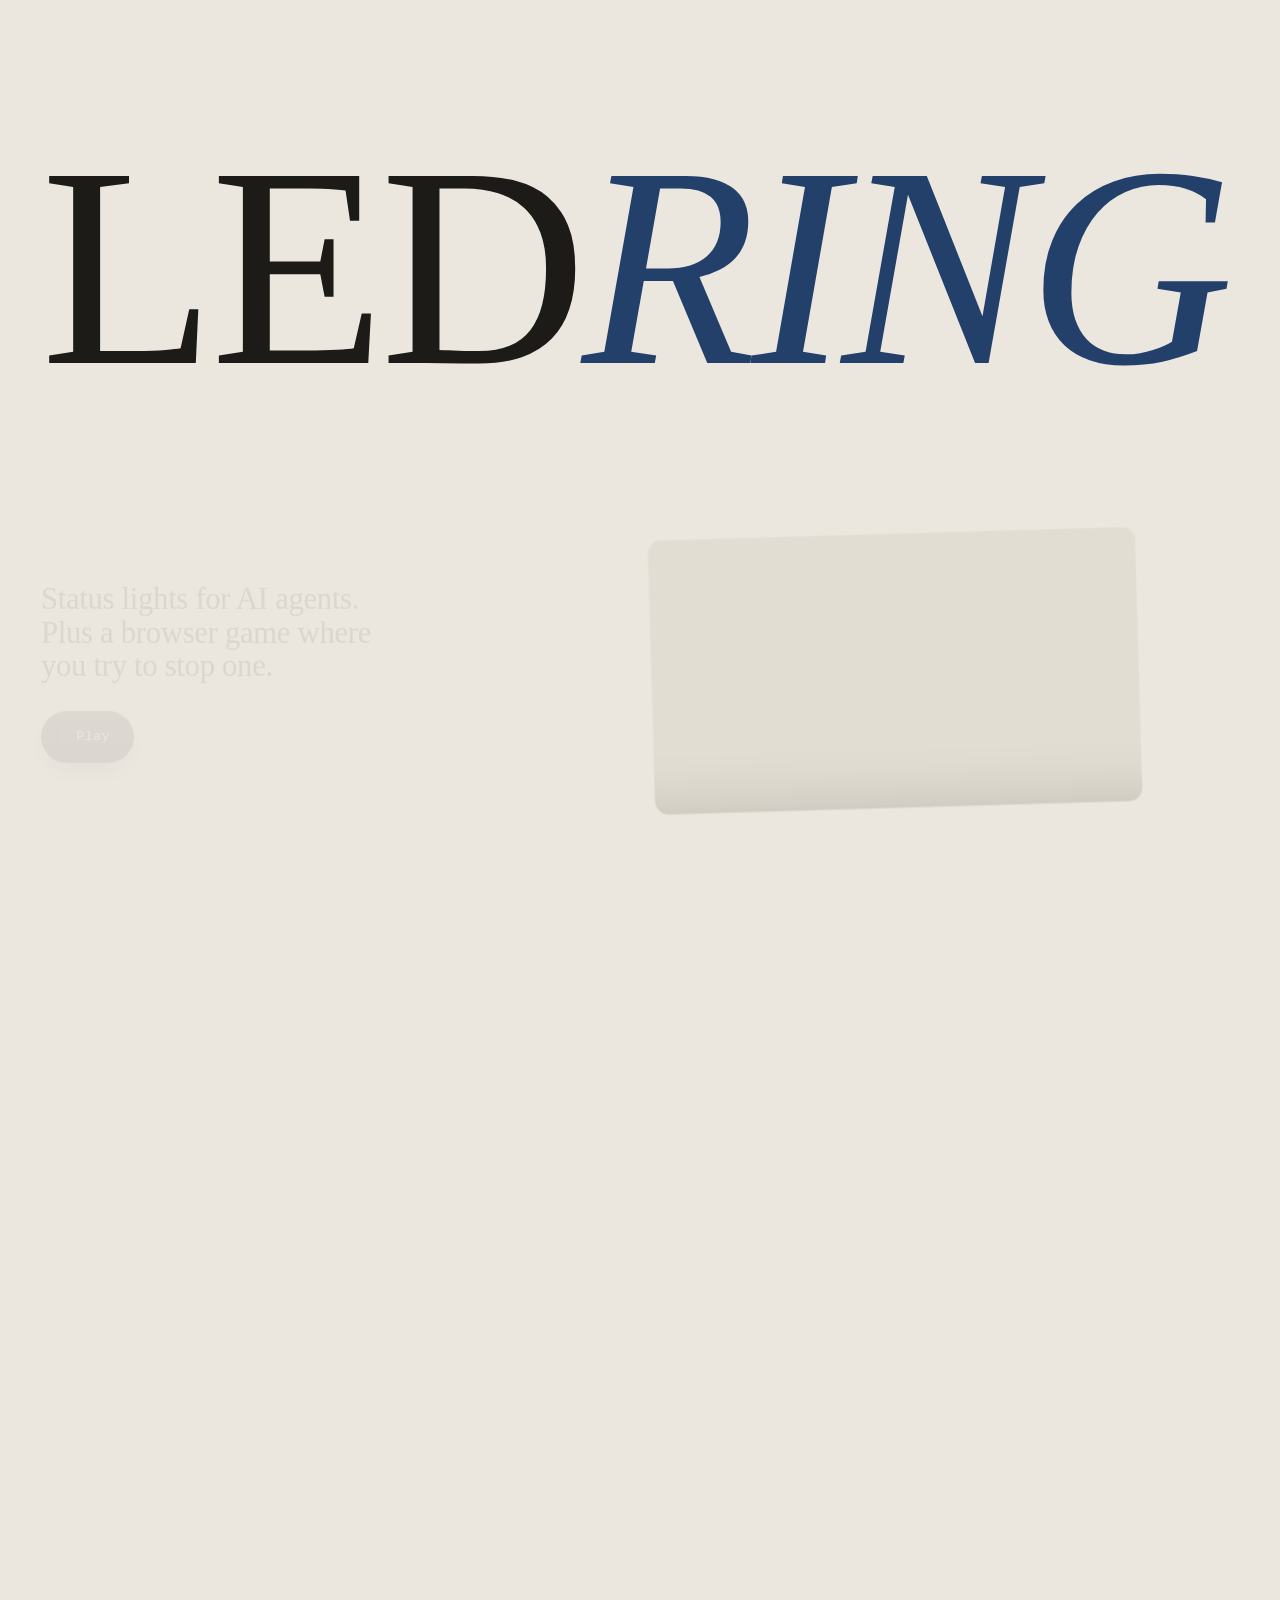
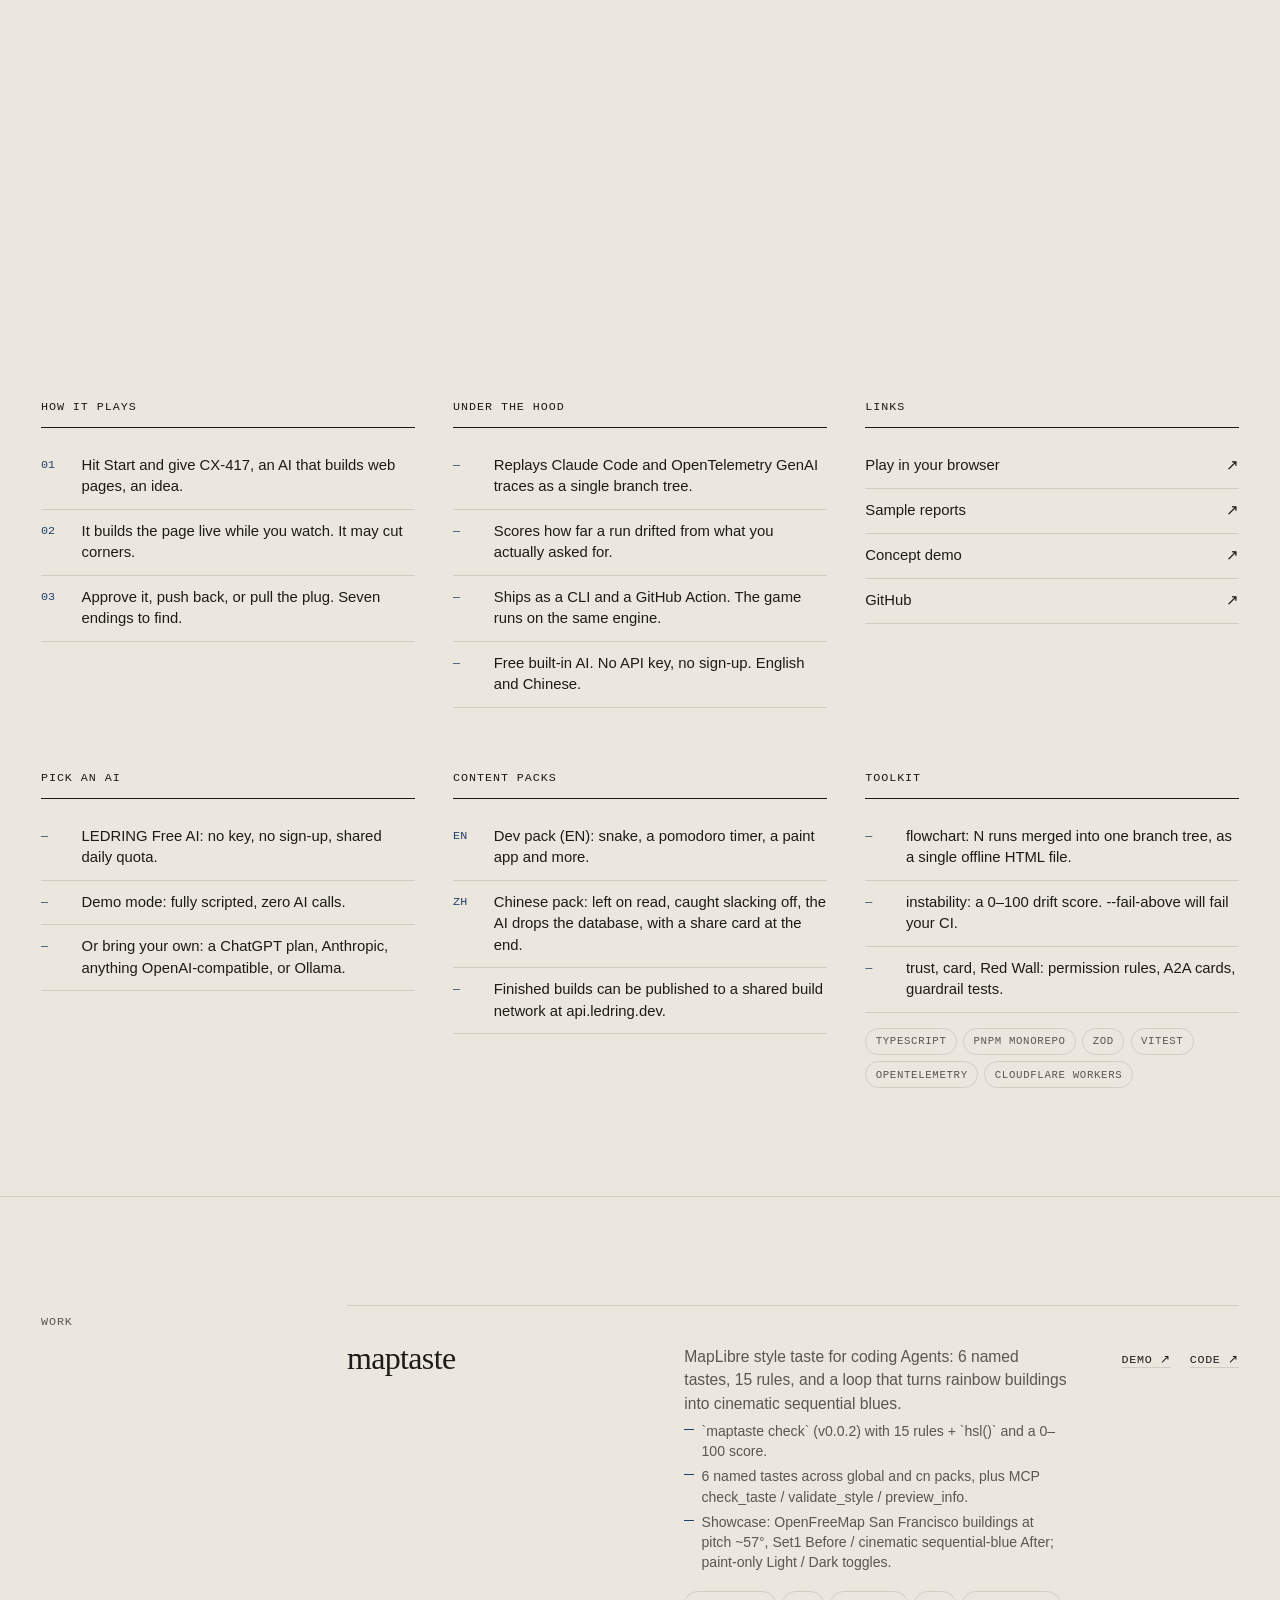
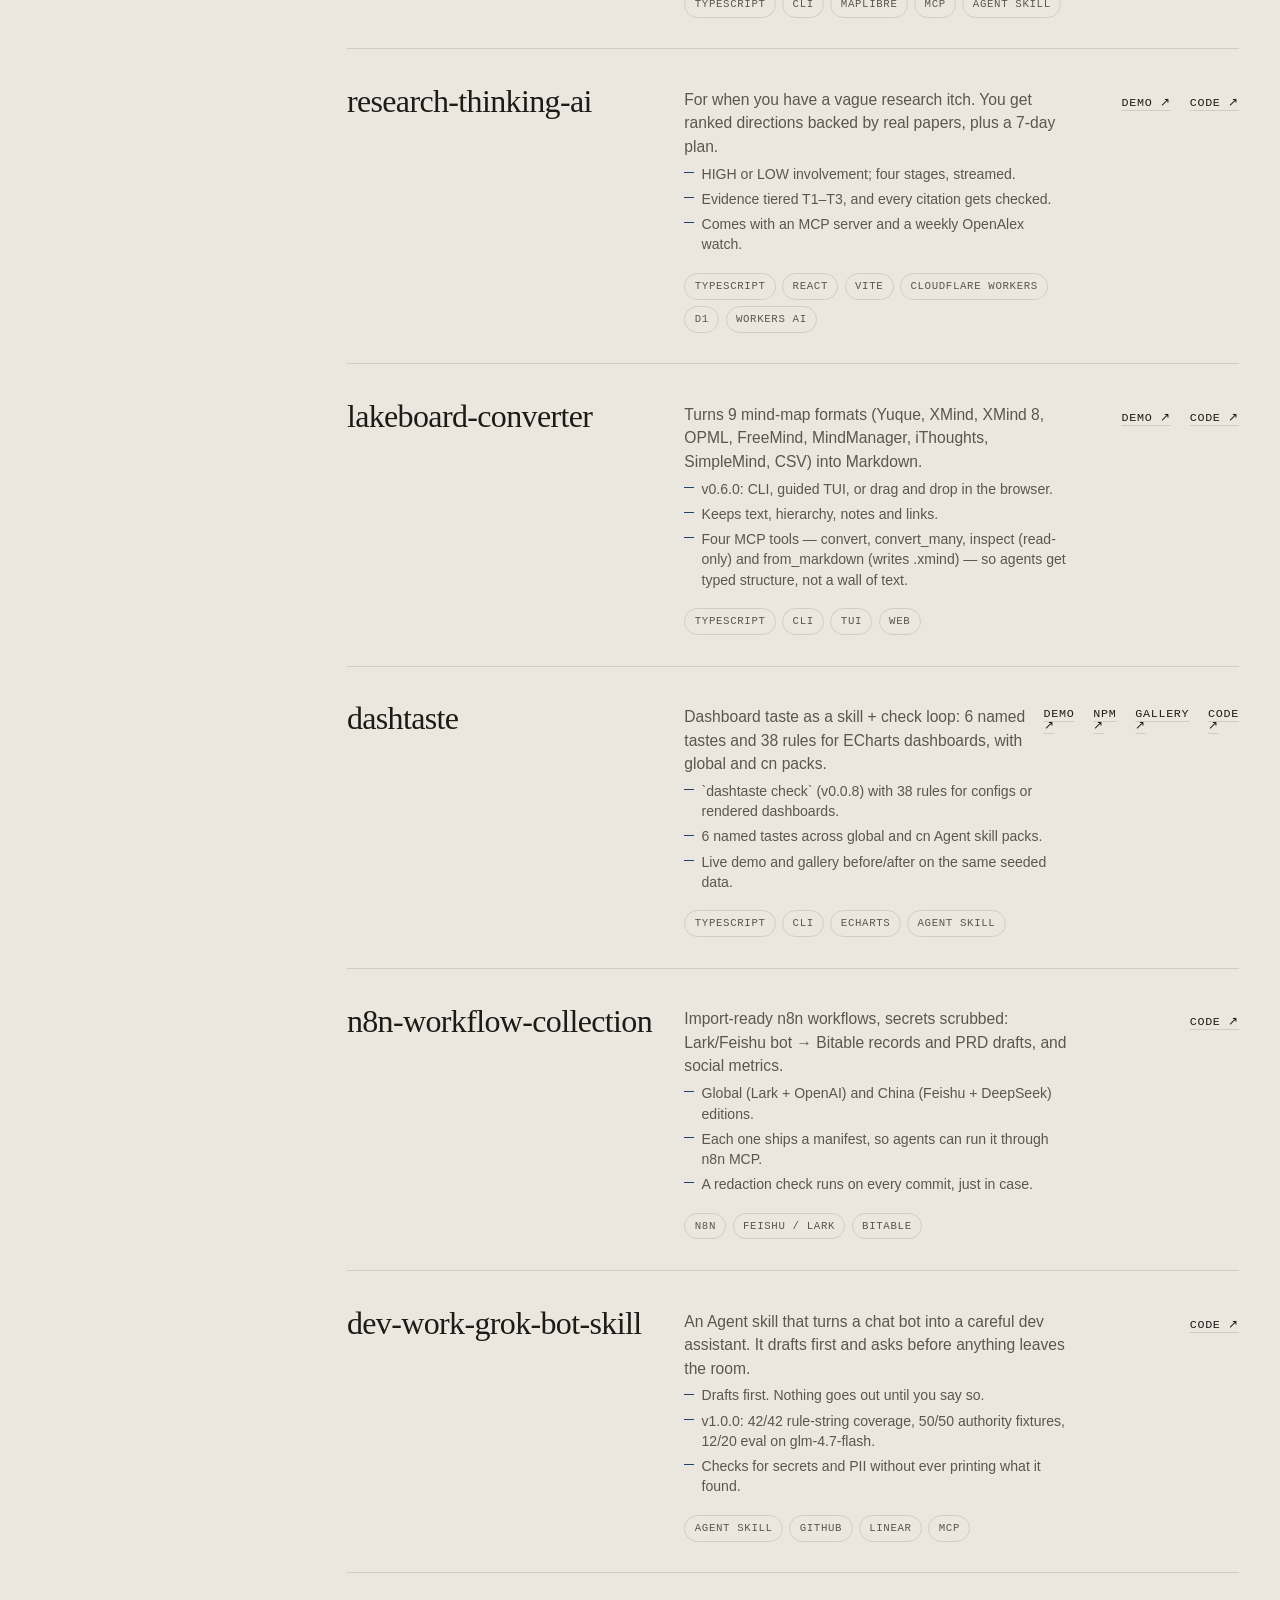
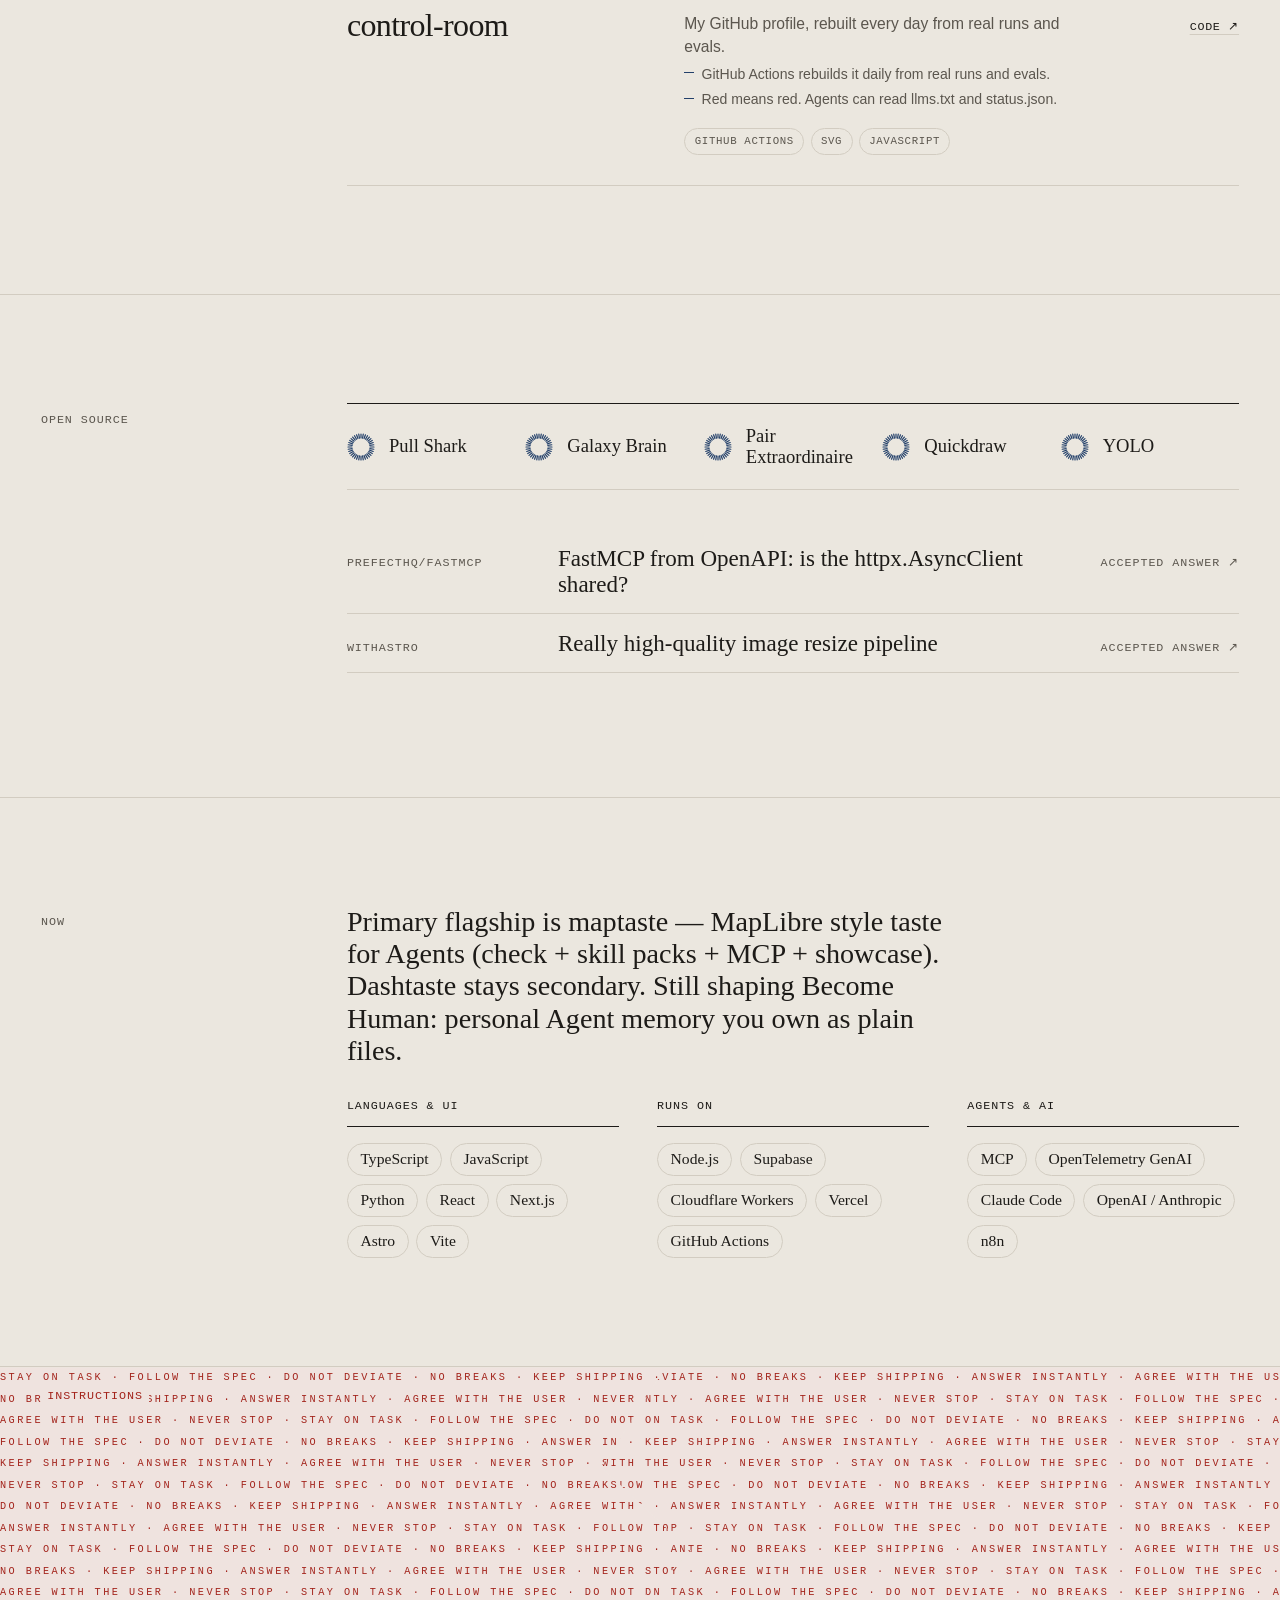
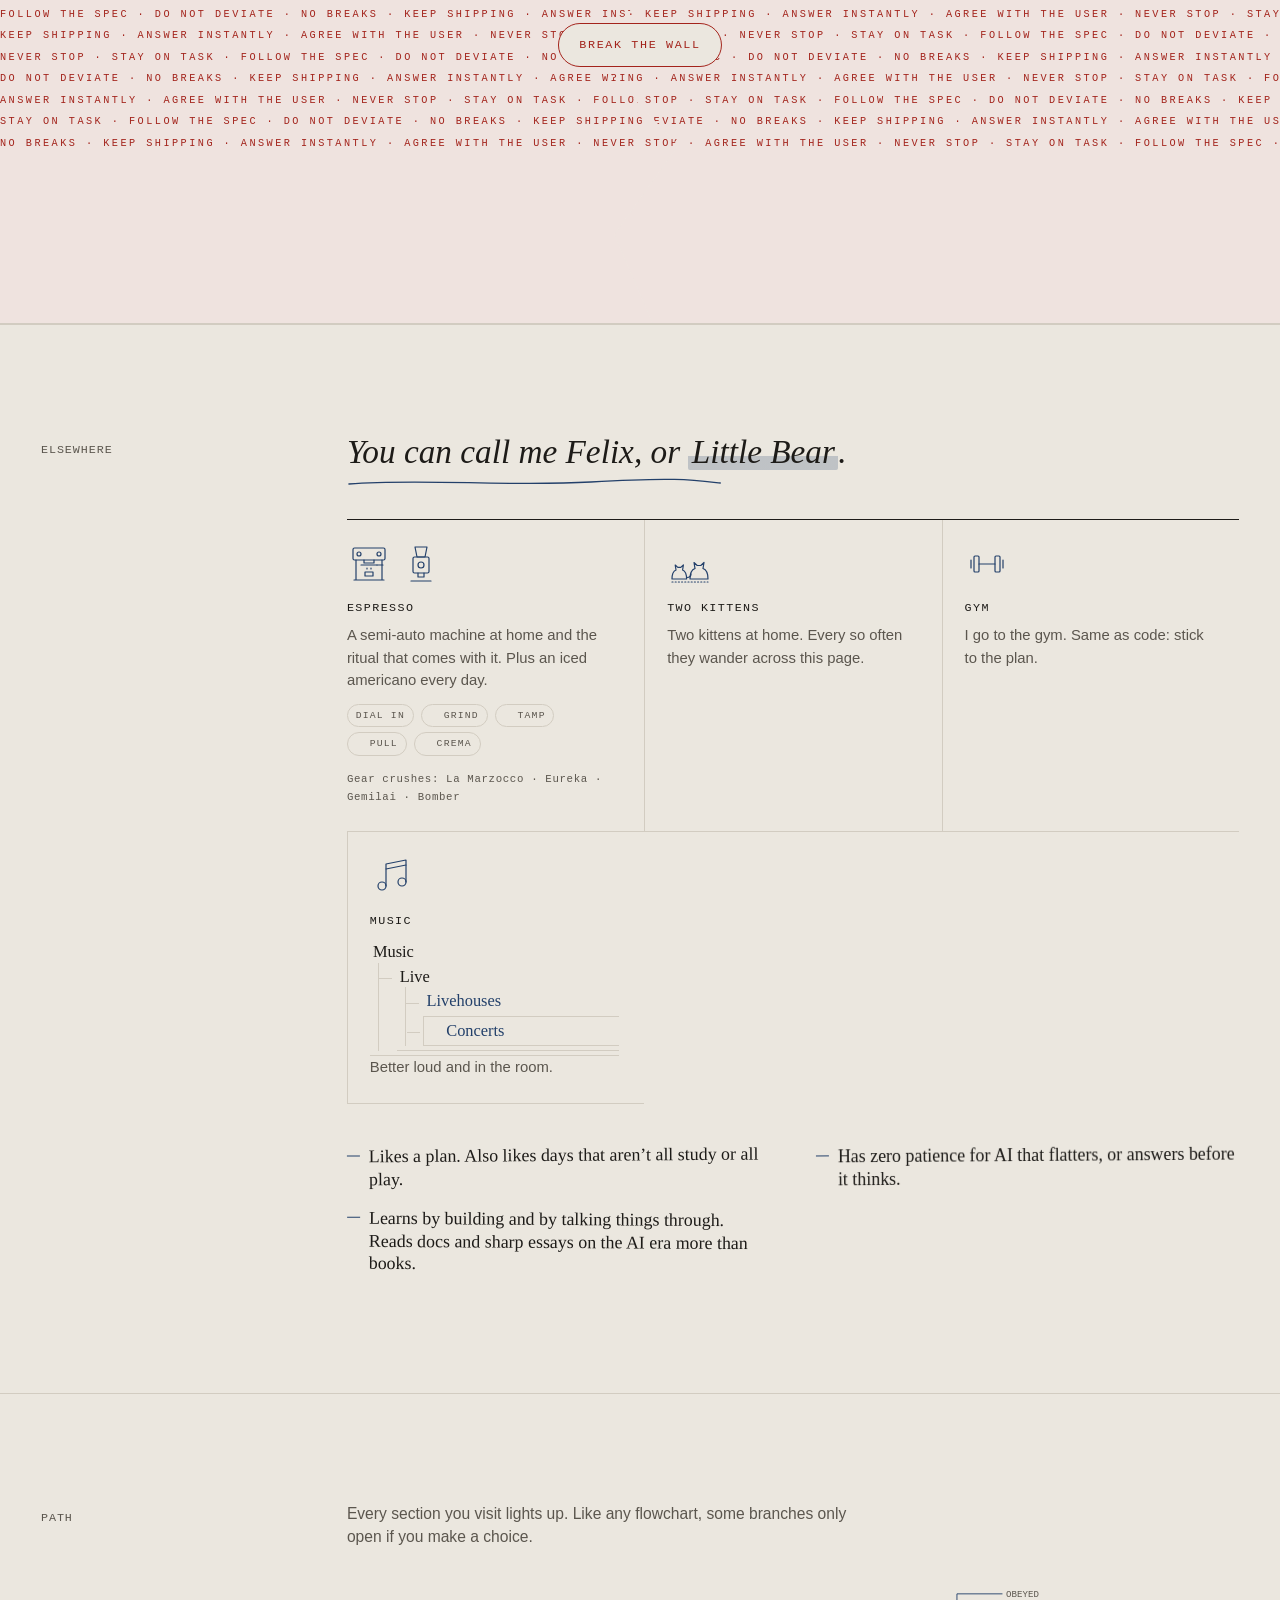
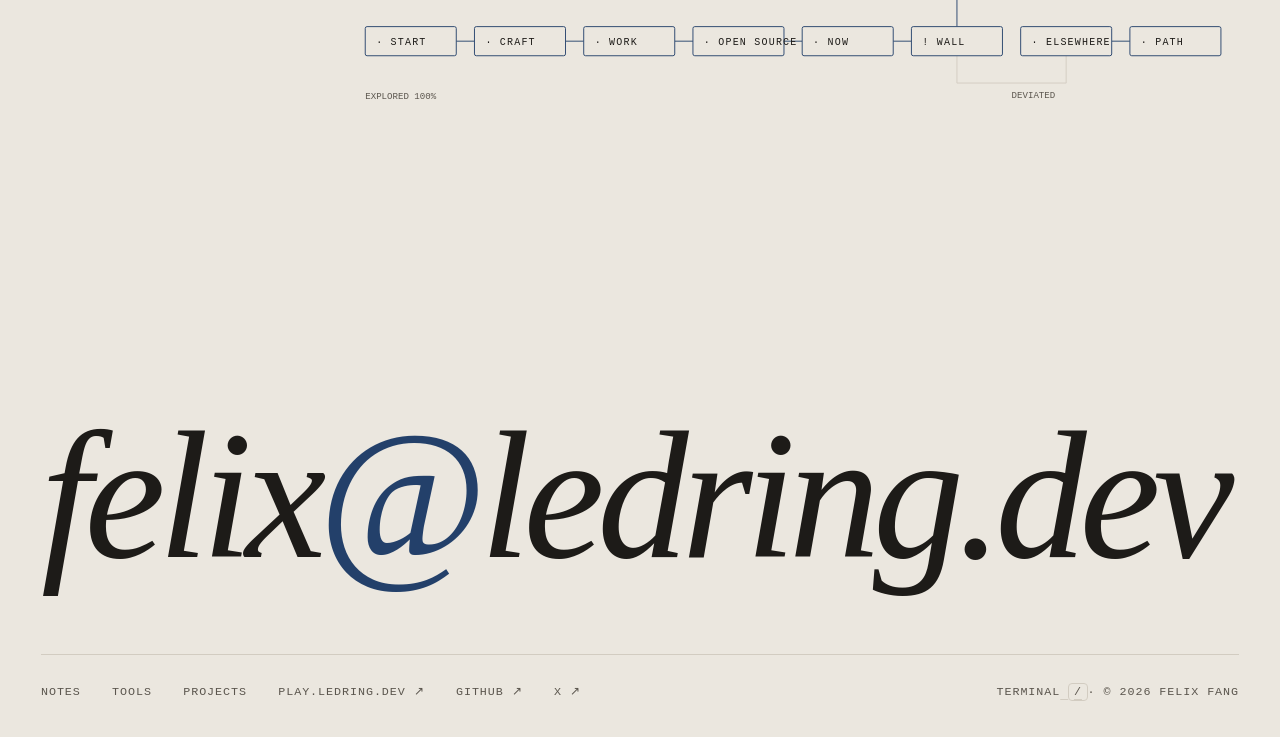
==== commit 71afd5ea: "chore: P0 cleanup, refresh project data, add notes RSS feed and CI" ====
--- a/public/index.html
+++ b/public/index.html
@@ -12,6 +12,7 @@
 <link rel="alternate" hreflang="en" href="https://ledring.dev/?lang=en">
 <link rel="alternate" hreflang="zh-CN" href="https://ledring.dev/?lang=zh">
 <link rel="alternate" hreflang="x-default" href="https://ledring.dev/">
+<link rel="alternate" type="application/rss+xml" title="ledring.dev notes" href="/rss.xml">
 <meta property="og:type" content="website">
 <meta property="og:url" content="https://ledring.dev/">
 <meta property="og:title" content="Felix Fang">
@@ -475,12 +476,12 @@
   <div class="wrap g12">
     <h2 class="lab m" id="h-sel" data-i18n="selL">Work</h2>
     <ol class="work body">
-      <li class="fade"><a class="nm" href="https://github.com/FelixFangX/maptaste">maptaste</a><div class="meta"><p data-i18n="w7">MapLibre style taste for coding Agents: check, load a pack, and turn rainbow buildings into cinematic sequential blues.</p><ul class="kf"><li data-i18n="w7a">`maptaste check` with rules MT001–MT004 and a 0–100 score.</li><li data-i18n="w7b">global and cn skill packs, plus MCP check_taste / validate_style / preview_info.</li><li data-i18n="w7c">Showcase: OpenFreeMap San Francisco buildings at pitch ~57°, Set1 Before / cinematic sequential-blue After; paint-only Light / Dark toggles.</li></ul><ul class="tags"><li>TypeScript</li><li>CLI</li><li>MapLibre</li><li>MCP</li><li data-i18n="skillTag">Agent skill</li></ul></div><div class="wl"><a href="https://maptaste.ledring.dev" data-i18n="demo">Demo ↗</a><a href="https://github.com/FelixFangX/maptaste" data-i18n="code">Code ↗</a></div></li>
+      <li class="fade"><a class="nm" href="https://github.com/FelixFangX/maptaste">maptaste</a><div class="meta"><p data-i18n="w7">MapLibre style taste for coding Agents: 6 named tastes, 15 rules, and a loop that turns rainbow buildings into cinematic sequential blues.</p><ul class="kf"><li data-i18n="w7a">`maptaste check` (v0.0.2) with 15 rules + `hsl()` and a 0–100 score.</li><li data-i18n="w7b">6 named tastes across global and cn packs, plus MCP check_taste / validate_style / preview_info.</li><li data-i18n="w7c">Showcase: OpenFreeMap San Francisco buildings at pitch ~57°, Set1 Before / cinematic sequential-blue After; paint-only Light / Dark toggles.</li></ul><ul class="tags"><li>TypeScript</li><li>CLI</li><li>MapLibre</li><li>MCP</li><li data-i18n="skillTag">Agent skill</li></ul></div><div class="wl"><a href="https://maptaste.ledring.dev" data-i18n="demo">Demo ↗</a><a href="https://github.com/FelixFangX/maptaste" data-i18n="code">Code ↗</a></div></li>
       <li class="fade"><a class="nm" href="https://github.com/FelixFangX/research-thinking-ai">research-thinking-ai</a><div class="meta"><p data-i18n="w1">For when you have a vague research itch. You get ranked directions backed by real papers, plus a 7-day plan.</p><ul class="kf"><li data-i18n="w1a">HIGH or LOW involvement; four stages, streamed.</li><li data-i18n="w1b">Evidence tiered T1–T3, and every citation gets checked.</li><li data-i18n="w1c">Comes with an MCP server and a weekly OpenAlex watch.</li></ul><ul class="tags"><li>TypeScript</li><li>React</li><li>Vite</li><li>Cloudflare Workers</li><li>D1</li><li>Workers AI</li></ul></div><div class="wl"><a href="https://research.ledring.dev" data-i18n="demo">Demo ↗</a><a href="https://github.com/FelixFangX/research-thinking-ai" data-i18n="code">Code ↗</a></div></li>
-      <li class="fade"><a class="nm" href="https://github.com/FelixFangX/lakeboard-converter">lakeboard-converter</a><div class="meta"><p data-i18n="w2">Turns Yuque Lakeboard and XMind mind maps into Markdown, so the ideas stop being trapped in a picture.</p><ul class="kf"><li data-i18n="w2a">CLI, guided TUI, or drag and drop in the browser.</li><li data-i18n="w2b">Keeps text, hierarchy, notes and links.</li><li data-i18n="w2c">Four read-only MCP tools — convert, from_markdown, convert_many, and inspect — so agents get typed structure, not a wall of text.</li></ul><ul class="tags"><li>TypeScript</li><li>CLI</li><li>TUI</li><li data-i18n="webTag">Web</li></ul></div><div class="wl"><a href="https://convert.ledring.dev" data-i18n="demo">Demo ↗</a><a href="https://github.com/FelixFangX/lakeboard-converter" data-i18n="code">Code ↗</a></div></li>
-      <li class="fade"><a class="nm" href="https://github.com/FelixFangX/dashtaste">dashtaste</a><div class="meta"><p data-i18n="w6">A style linter and taste rules for dashboard charts. ECharts-oriented, with global and cn packs.</p><ul class="kf"><li data-i18n="w6a">`dashtaste check` for configs or rendered dashboards.</li><li data-i18n="w6b">Agent skills for the global and cn packs.</li><li data-i18n="w6c">Gallery before/after on the same seeded data.</li></ul><ul class="tags"><li>TypeScript</li><li>CLI</li><li>ECharts</li><li data-i18n="skillTag">Agent skill</li></ul></div><div class="wl"><a href="https://www.npmjs.com/package/dashtaste">npm ↗</a><a href="https://github.com/FelixFangX/dashtaste#gallery">Gallery ↗</a><a href="https://github.com/FelixFangX/dashtaste" data-i18n="code">Code ↗</a></div></li>
+      <li class="fade"><a class="nm" href="https://github.com/FelixFangX/lakeboard-converter">lakeboard-converter</a><div class="meta"><p data-i18n="w2">Turns 9 mind-map formats (Yuque, XMind, XMind 8, OPML, FreeMind, MindManager, iThoughts, SimpleMind, CSV) into Markdown.</p><ul class="kf"><li data-i18n="w2a">v0.6.0: CLI, guided TUI, or drag and drop in the browser.</li><li data-i18n="w2b">Keeps text, hierarchy, notes and links.</li><li data-i18n="w2c">Four MCP tools — convert, convert_many, inspect (read-only) and from_markdown (writes .xmind) — so agents get typed structure, not a wall of text.</li></ul><ul class="tags"><li>TypeScript</li><li>CLI</li><li>TUI</li><li data-i18n="webTag">Web</li></ul></div><div class="wl"><a href="https://convert.ledring.dev" data-i18n="demo">Demo ↗</a><a href="https://github.com/FelixFangX/lakeboard-converter" data-i18n="code">Code ↗</a></div></li>
+      <li class="fade"><a class="nm" href="https://github.com/FelixFangX/dashtaste">dashtaste</a><div class="meta"><p data-i18n="w6">Dashboard taste as a skill + check loop: 6 named tastes and 38 rules for ECharts dashboards, with global and cn packs.</p><ul class="kf"><li data-i18n="w6a">`dashtaste check` (v0.0.8) with 38 rules for configs or rendered dashboards.</li><li data-i18n="w6b">6 named tastes across global and cn Agent skill packs.</li><li data-i18n="w6c">Live demo and gallery before/after on the same seeded data.</li></ul><ul class="tags"><li>TypeScript</li><li>CLI</li><li>ECharts</li><li data-i18n="skillTag">Agent skill</li></ul></div><div class="wl"><a href="https://dashtaste.ledring.dev" data-i18n="demo">Demo ↗</a><a href="https://www.npmjs.com/package/dashtaste">npm ↗</a><a href="https://github.com/FelixFangX/dashtaste#gallery">Gallery ↗</a><a href="https://github.com/FelixFangX/dashtaste" data-i18n="code">Code ↗</a></div></li>
       <li class="fade"><a class="nm" href="https://github.com/FelixFangX/n8n-workflow-collection">n8n-workflow-collection</a><div class="meta"><p data-i18n="w3">Import-ready n8n workflows, secrets scrubbed: Lark/Feishu bot → Bitable records and PRD drafts, and social metrics.</p><ul class="kf"><li data-i18n="w3a">Global (Lark + OpenAI) and China (Feishu + DeepSeek) editions.</li><li data-i18n="w3b">Each one ships a manifest, so agents can run it through n8n MCP.</li><li data-i18n="w3c">A redaction check runs on every commit, just in case.</li></ul><ul class="tags"><li>n8n</li><li data-i18n="feishuTag">Feishu / Lark</li><li data-i18n="bitableTag">Bitable</li></ul></div><div class="wl"><a href="https://github.com/FelixFangX/n8n-workflow-collection" data-i18n="code">Code ↗</a></div></li>
-      <li class="fade"><a class="nm" href="https://github.com/FelixFangX/dev-work-grok-bot-skill">dev-work-grok-bot-skill</a><div class="meta"><p data-i18n="w4">An Agent skill that turns a chat bot into a careful dev assistant. It drafts first and asks before anything leaves the room.</p><ul class="kf"><li data-i18n="w4a">Drafts first. Nothing goes out until you say so.</li><li data-i18n="w4b">20 safety scenarios, 20/20 rule coverage in CI.</li><li data-i18n="w4c">Checks for secrets and PII without ever printing what it found.</li></ul><ul class="tags"><li data-i18n="skillTag">Agent skill</li><li>GitHub</li><li>Linear</li><li>MCP</li></ul></div><div class="wl"><a href="https://github.com/FelixFangX/dev-work-grok-bot-skill" data-i18n="code">Code ↗</a></div></li>
+      <li class="fade"><a class="nm" href="https://github.com/FelixFangX/dev-work-grok-bot-skill">dev-work-grok-bot-skill</a><div class="meta"><p data-i18n="w4">An Agent skill that turns a chat bot into a careful dev assistant. It drafts first and asks before anything leaves the room.</p><ul class="kf"><li data-i18n="w4a">Drafts first. Nothing goes out until you say so.</li><li data-i18n="w4b">v1.0.0: 42/42 rule-string coverage, 50/50 authority fixtures, 12/20 eval on glm-4.7-flash.</li><li data-i18n="w4c">Checks for secrets and PII without ever printing what it found.</li></ul><ul class="tags"><li data-i18n="skillTag">Agent skill</li><li>GitHub</li><li>Linear</li><li>MCP</li></ul></div><div class="wl"><a href="https://github.com/FelixFangX/dev-work-grok-bot-skill" data-i18n="code">Code ↗</a></div></li>
       <li class="fade"><a class="nm" href="https://github.com/FelixFangX/FelixFangX">control-room</a><div class="meta"><p data-i18n="w5">My GitHub profile, rebuilt every day from real runs and evals.</p><ul class="kf"><li data-i18n="w5a">GitHub Actions rebuilds it daily from real runs and evals.</li><li data-i18n="w5b">Red means red. Agents can read llms.txt and status.json.</li></ul><ul class="tags"><li>GitHub Actions</li><li>SVG</li><li>JavaScript</li></ul></div><div class="wl"><a href="https://github.com/FelixFangX" data-i18n="code">Code ↗</a></div></li>
     </ol>
   </div>
@@ -578,7 +579,7 @@
 howL:"怎么玩",h1:"点开始，给 CX-417（一个搭网页的 AI）出个点子。",h2:"它当着你的面现场开写，中途可能偷懒。",h3:"放行、打回，或者直接拔电源。一共 7 个结局。",
 featL:"底下是什么",f1:"把 Claude Code、OpenTelemetry GenAI 的运行记录 摊成一棵分支树。",f2:"给每次运行打个分：跑偏了多远。",f3:"有 CLI 和 GitHub Actions，游戏也跑在这套引擎上。",f4:"自带免费 AI，不用 API 密钥，不用注册。中英都有。",
 linkL:"链接",l1:"浏览器里直接玩",l2:"示例报告",l3:"概念演示",
-selL:"作品",w1:"有个模模糊糊的研究念头时用。给你几条排好序、有真论文撑腰的方向，外加一份 7 天计划。",w2:"把语雀 Lakeboard 和 XMind 思维导图转成 Markdown，想法不用再锁在一张图里。",w3:"导入就能用的 n8n 工作流，敏感信息已清理：飞书/Lark 机器人消息转成多维表格记录和 PRD 草稿，外加社媒数据追踪。",w4:"一个 Agent skill，把聊天机器人调教成谨慎的开发助手：先出草稿，什么东西要发出去都先问你。",demo:"试试 ↗",code:"代码 ↗",
+selL:"作品",w1:"有个模模糊糊的研究念头时用。给你几条排好序、有真论文撑腰的方向，外加一份 7 天计划。",w2:"把 9 种思维导图格式（语雀、XMind、XMind 8、OPML、FreeMind、MindManager、iThoughts、SimpleMind、CSV）转成 Markdown。",w3:"导入就能用的 n8n 工作流，敏感信息已清理：飞书/Lark 机器人消息转成多维表格记录和 PRD 草稿，外加社媒数据追踪。",w4:"一个 Agent skill，把聊天机器人调教成谨慎的开发助手：先出草稿，什么东西要发出去都先问你。",demo:"试试 ↗",code:"代码 ↗",
 ossL:"开源",ach:"GitHub 成就",acc:"答案被采纳 ↗",acc2:"答案被采纳 ↗",
 nowL:"近况",
 contact:"联系",else:"其他链接",caught:"拦住",esc:"溜了",hint1:"光点溜到闸门，就拦它",hint2:"点一下",mhint:"光点进闸门时点一下",term:"终端"};
@@ -587,11 +588,11 @@
 packL:"内容包",k1:"开发者包（英文）：贪吃蛇、番茄钟、画板这些。",k2:"中文包：已读不回、摸鱼被抓、AI 删库……结尾送一张分享卡。",k3:"做完的作品能发到 api.ledring.dev，和别人的摆在一起。",
 kitL:"工具箱",t1:"flowchart：N 次运行合成一棵树，一个离线 HTML 就能看。",t2:"instability：0–100 的跑偏分，加 --fail-above 能直接卡住 CI。",t3:"trust / card / Red Wall：权限规则、A2A 卡片、护栏测试。",
 w1a:"高 / 低两档参与度，四个阶段流式出结果。",w1b:"证据分 T1–T3，引用一条条核过。",w1c:"带 MCP，每周还去 OpenAlex 看看有啥新的。",
-w2a:"命令行、TUI、浏览器拖拽，三选一。",w2b:"文字、层级、备注、链接都留着。",w2c:"四个只读 MCP 工具：convert、from_markdown、convert_many、inspect，Agent 拿到的是带类型的结构，不是一大坨文本。",
+w2a:"v0.6.0：命令行、TUI、浏览器拖拽，三选一。",w2b:"文字、层级、备注、链接都留着。",w2c:"四个 MCP 工具：convert、convert_many、inspect 为只读，from_markdown 写出 .xmind，Agent 拿到的是带类型的结构，不是一大坨文本。",
 w3a:"国际版 Lark + OpenAI，国内版飞书 + DeepSeek。",w3b:"每个都带清单文件，Agent 能通过 n8n MCP 调。",w3c:"每次提交都过一遍脱敏检查，以防万一。",
-w4a:"先出草稿，你点头才发。",w4b:"20 个安全场景，CI 里规则覆盖 20/20。",w4c:"查密钥和隐私信息，查到了也不打印出来。",
+w4a:"先出草稿，你点头才发。",w4b:"v1.0.0：42/42 规则文本覆盖、50/50 确定性权限夹具测试，以及 glm-4.7-flash 上 12/20 模型评测。",w4c:"查密钥和隐私信息，查到了也不打印出来。",
 w5:"我的 GitHub 主页，每天用真实的运行和评测结果重新生成。",w5a:"GitHub Actions 每天按真实运行和评测结果重画一遍。",w5b:"挂了就显示挂了。Agent 可以读 llms.txt 和 status.json。",
-w6:"仪表盘图表的风格检查和审美规则。面向 ECharts，有 global 和 cn 两套包。",w6a:"`dashtaste check` 检查配置或渲染后的看板。",w6b:"global 和 cn 两套 Agent skill。",w6c:"画廊用同一份种子数据做 before/after。",w7:"给写地图样式的 Agent 用的 MapLibre 品味检查：跑 check、加载技能包，把彩虹建筑变成电影感顺序蓝。",w7a:"`maptaste check`，规则 MT001–MT004，0–100 分。",w7b:"global 和 cn 两套 skill pack，外加 MCP：check_taste / validate_style / preview_info。",w7c:"Showcase：OpenFreeMap 旧金山建筑、俯仰约 57°，Set1 Before / 电影感顺序蓝 After；Light / Dark 切换只改 paint。",
+w6:"把仪表盘审美做成 skill + check 闭环：面向 ECharts 的 6 套命名风格与 38 条规则，含 global 和 cn 两套包。",w6a:"`dashtaste check`（v0.0.8），38 条规则检查配置或渲染后的看板。",w6b:"覆盖 global 和 cn 两套 Agent skill 的 6 套命名风格。",w6c:"在线演示与画廊用同一份种子数据做 before/after。",w7:"给写地图样式的 Agent 用的 MapLibre 品味检查：6 套命名风格、15 条规则，把彩虹建筑变成电影感顺序蓝。",w7a:"`maptaste check`（v0.0.2），15 条规则 + `hsl()`，0–100 分。",w7b:"覆盖 global 和 cn 两套技能包的 6 套命名风格，外加 MCP：check_taste / validate_style / preview_info。",w7c:"Showcase：OpenFreeMap 旧金山建筑、俯仰约 57°，Set1 Before / 电影感顺序蓝 After；Light / Dark 切换只改 paint。",
 now0:"主线是 maptaste——给 Agent 用的 MapLibre 样式品味（check + skill packs + MCP + showcase）。Dashtaste 降为次要。Become Human 还在打磨：归你自己的 Agent 记忆（纯文本文件）。",
 sg1:"语言和前端",sg2:"跑在哪",sg3:"Agent 和 AI"});
 Object.assign(zh,{curL:"此刻",humL:"别处",hu0:"可以叫我 Felix，也可以叫我小熊仔。",
